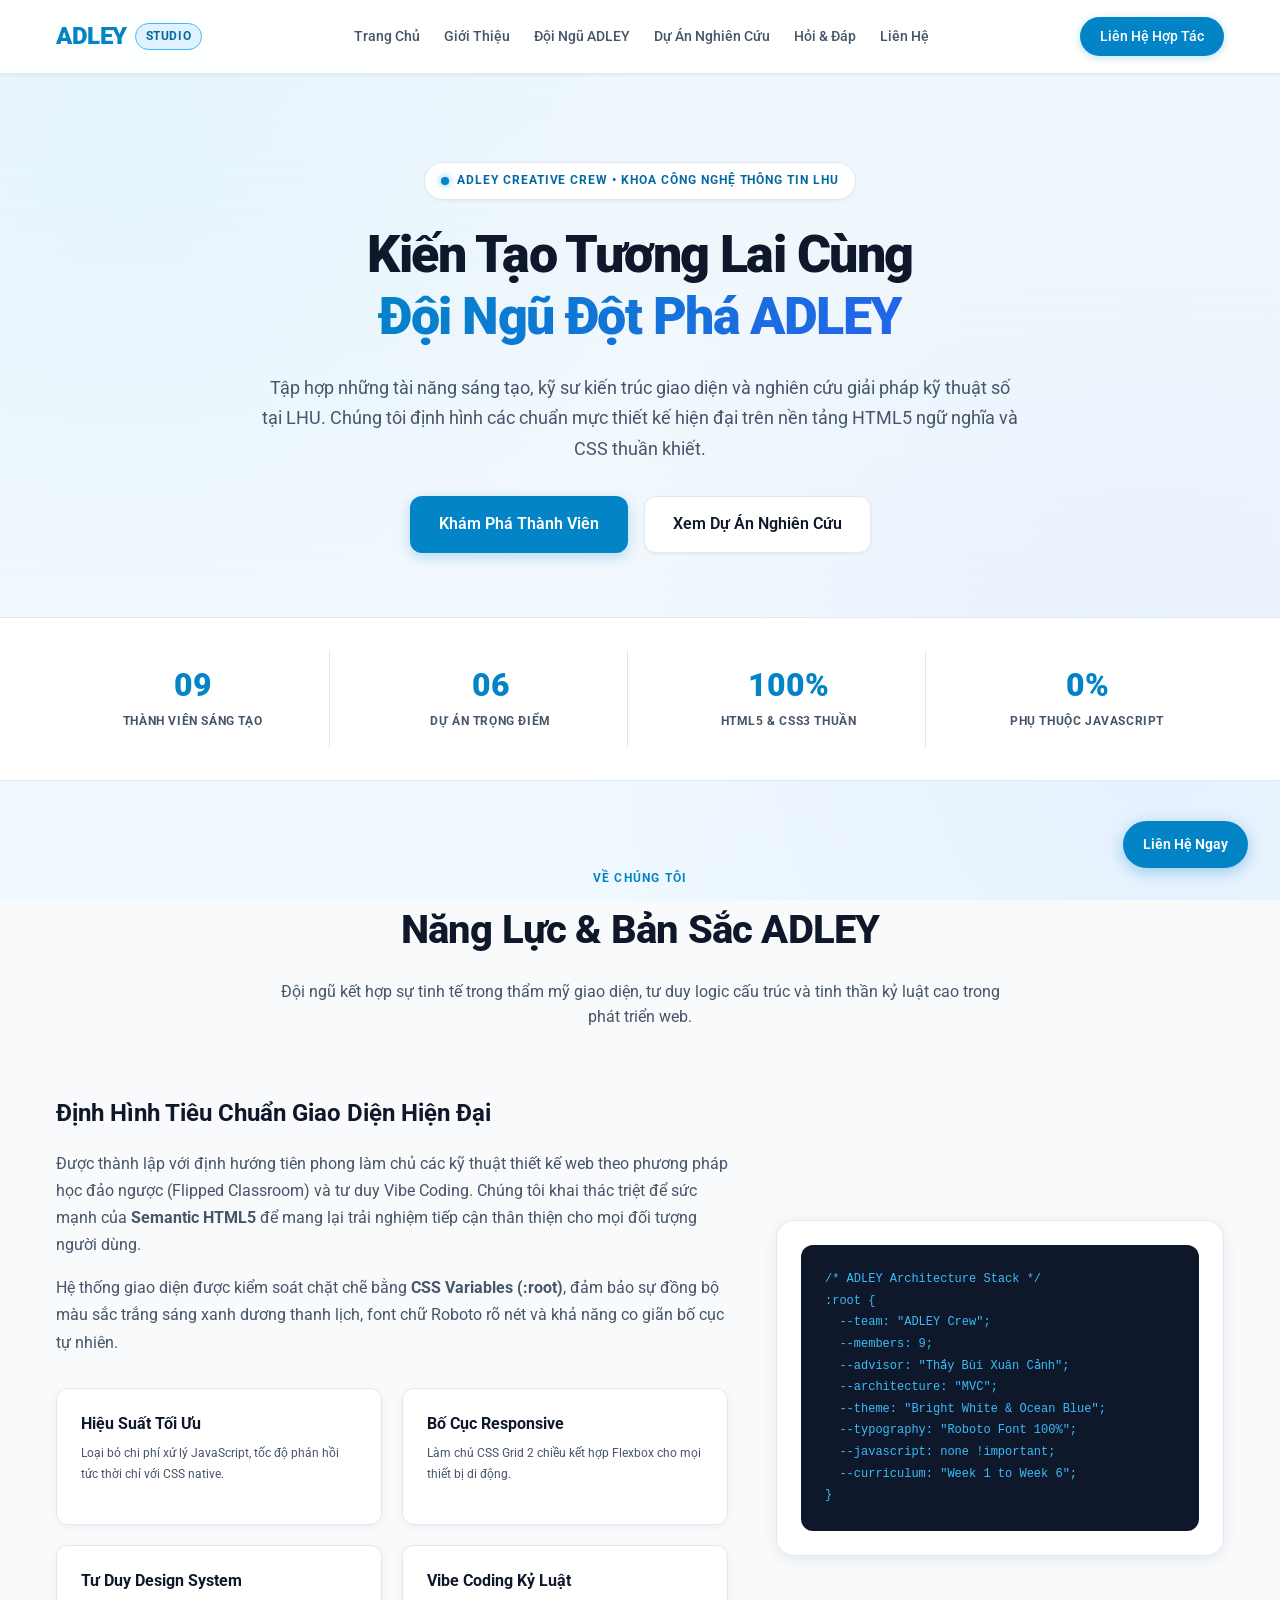
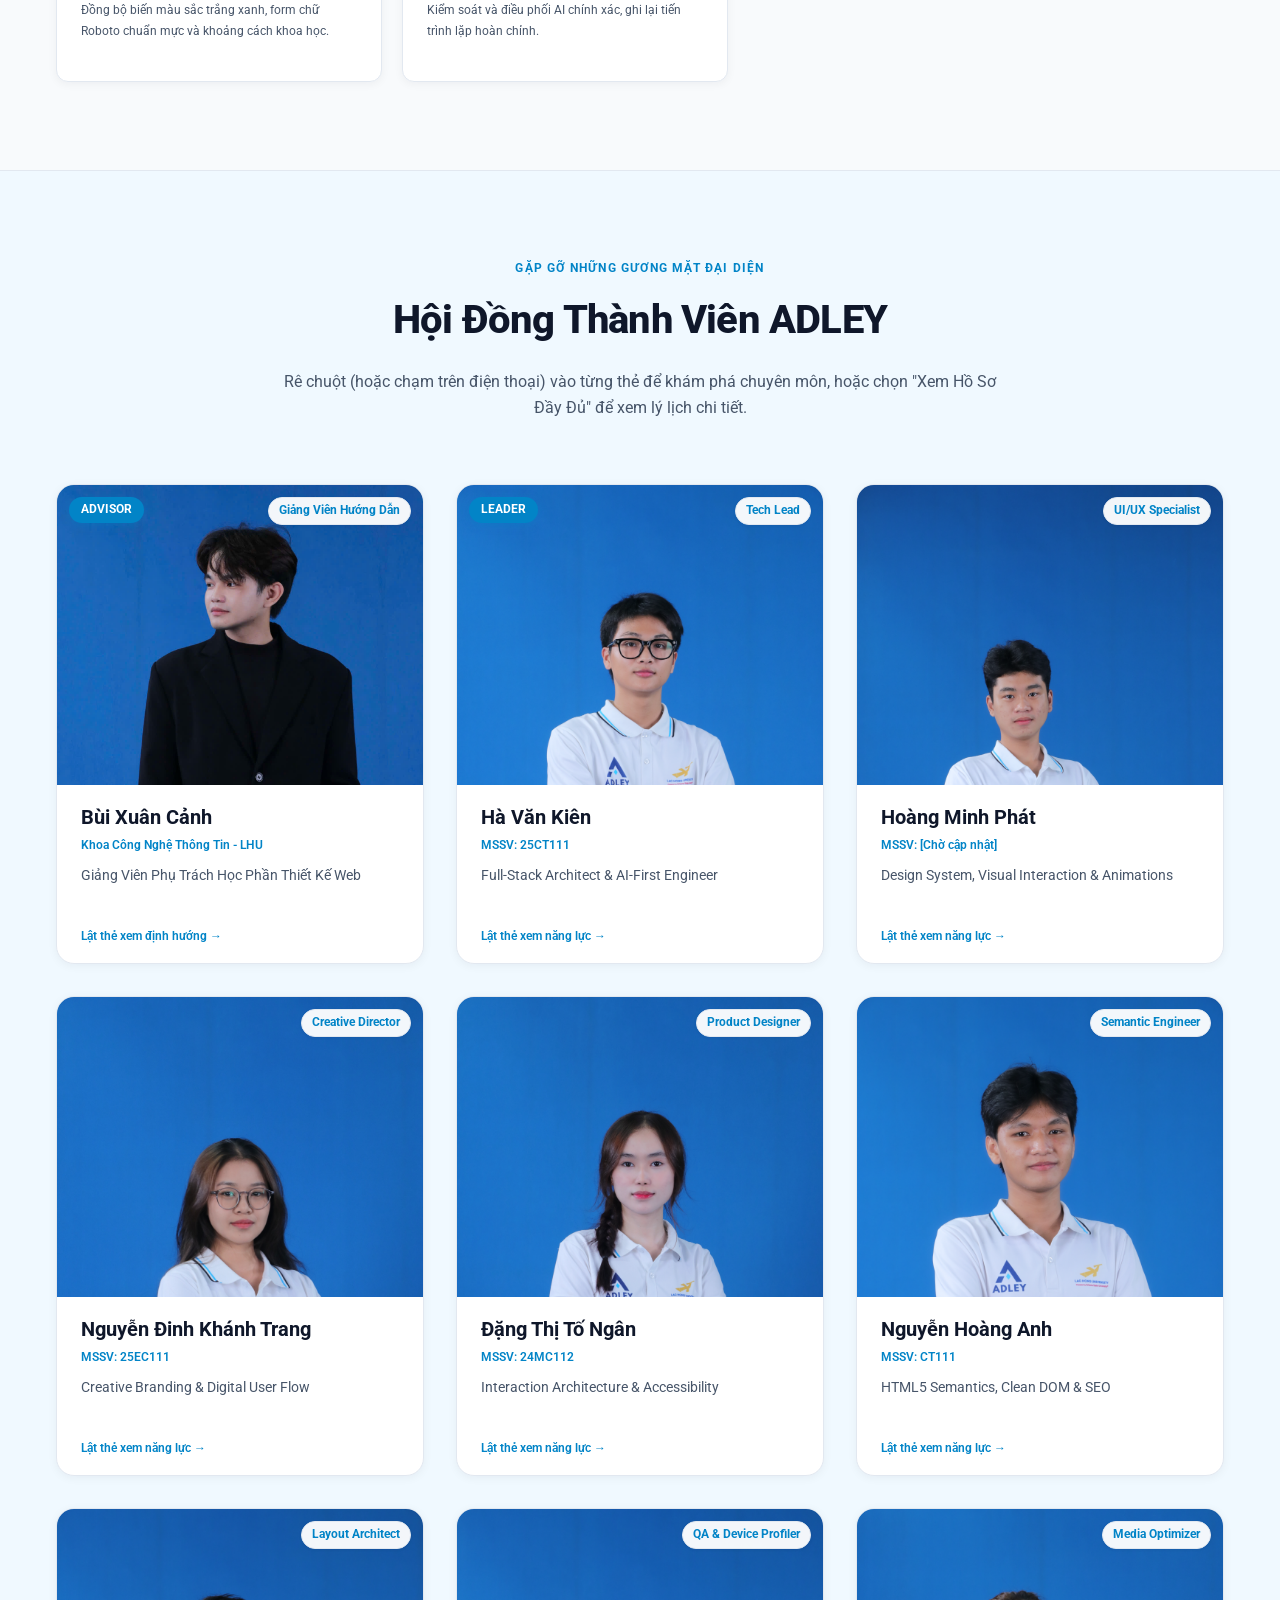
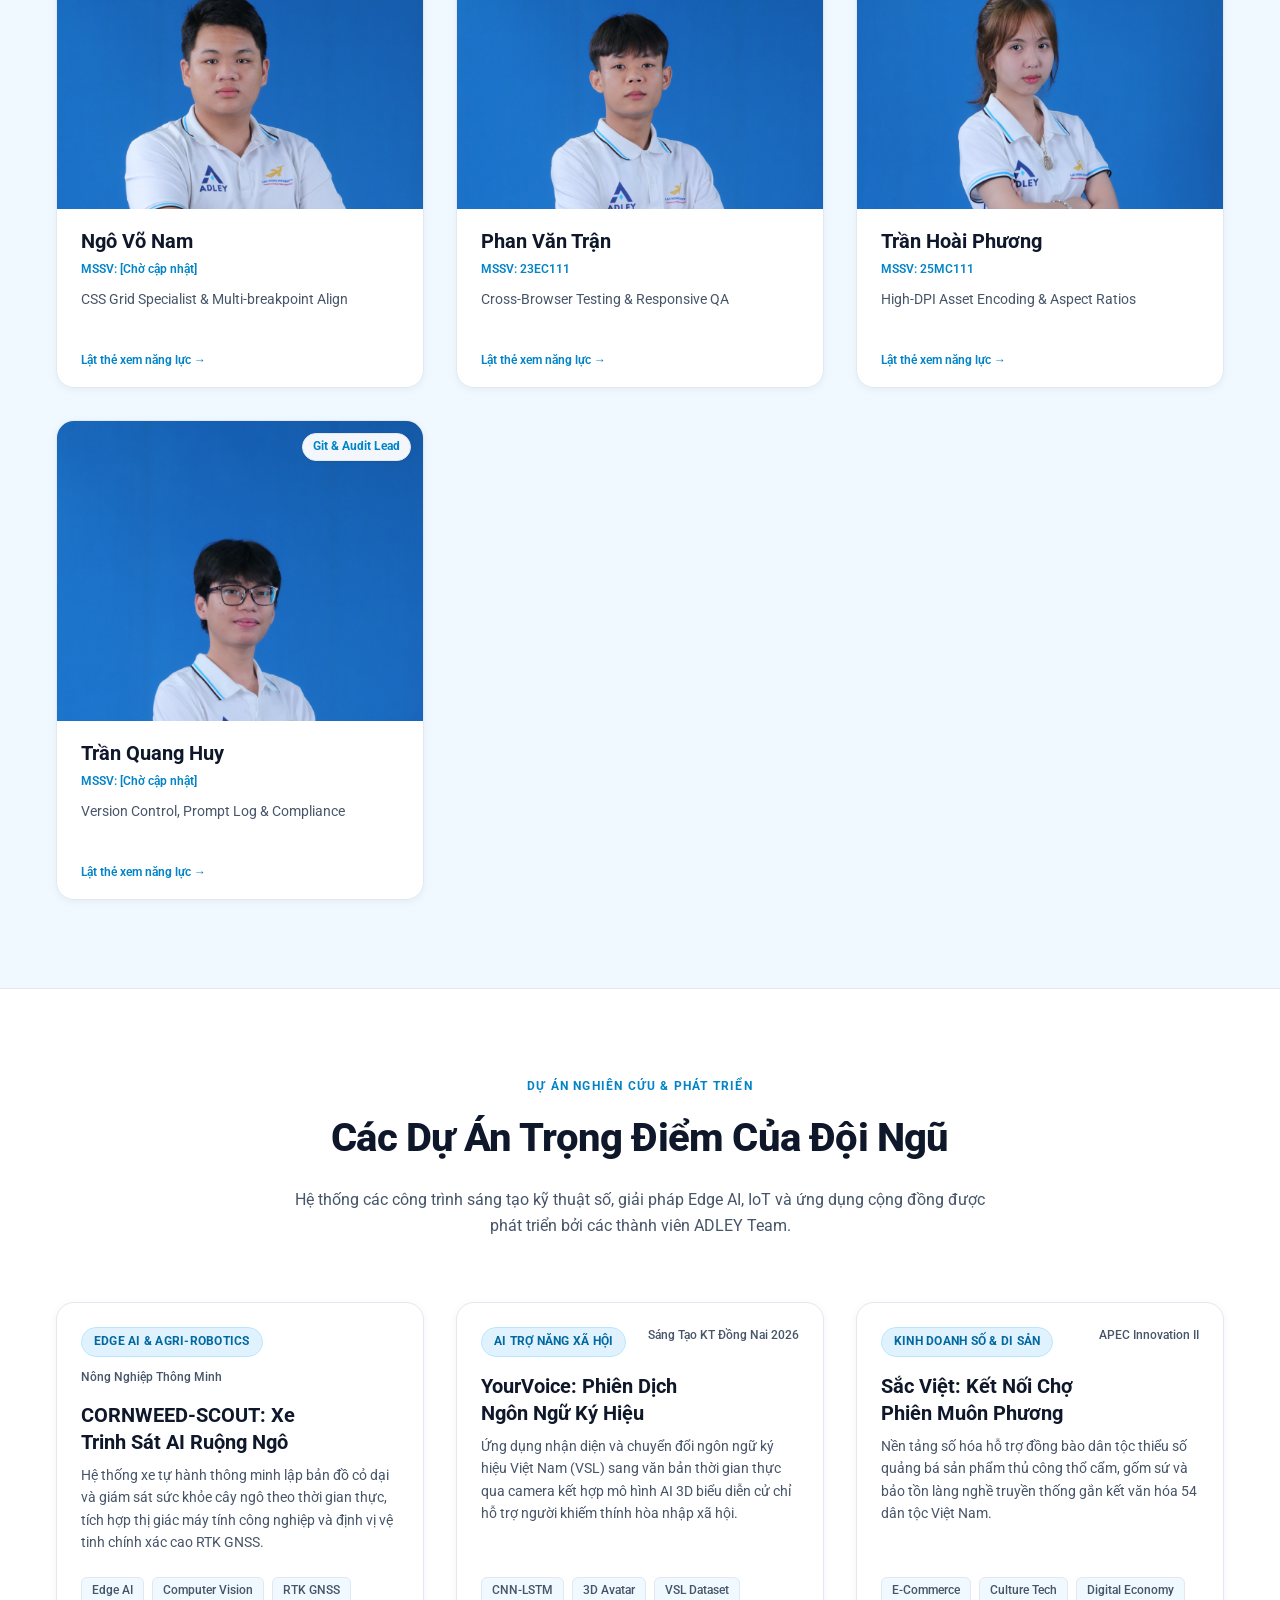
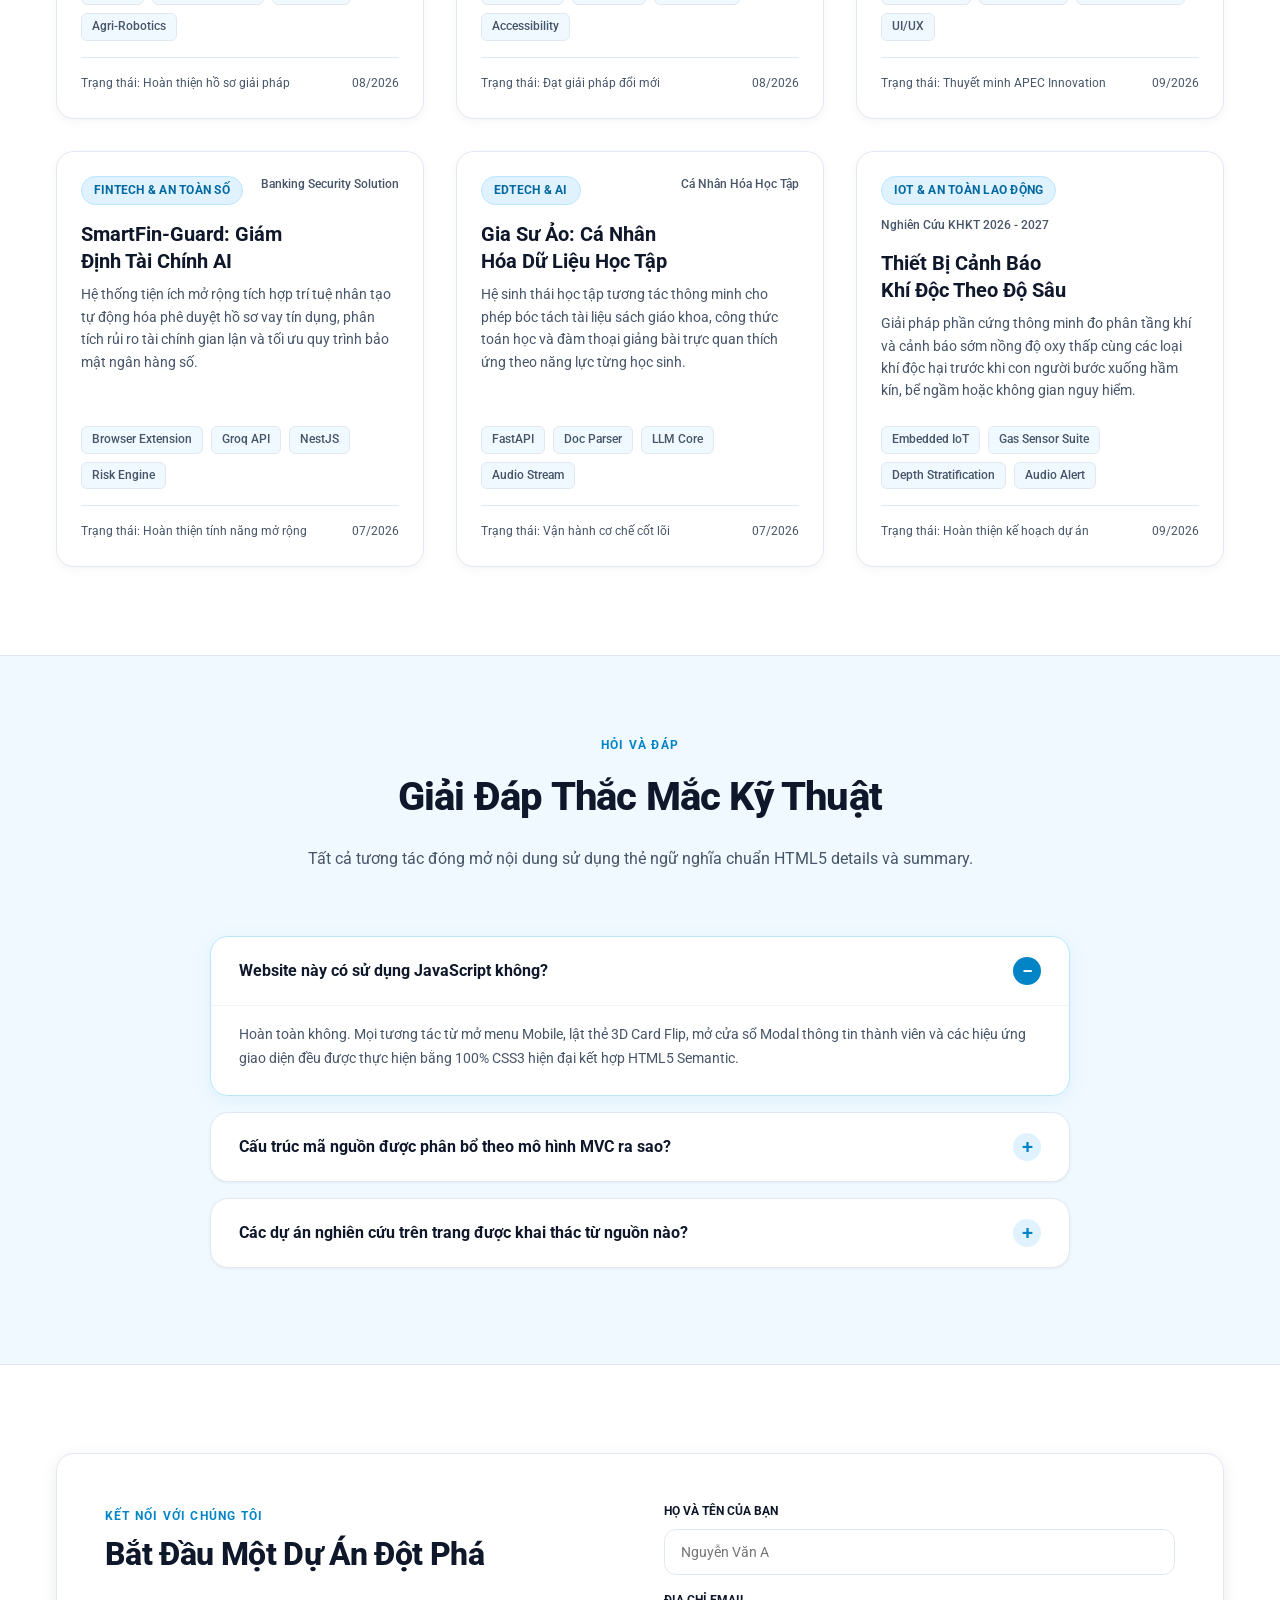
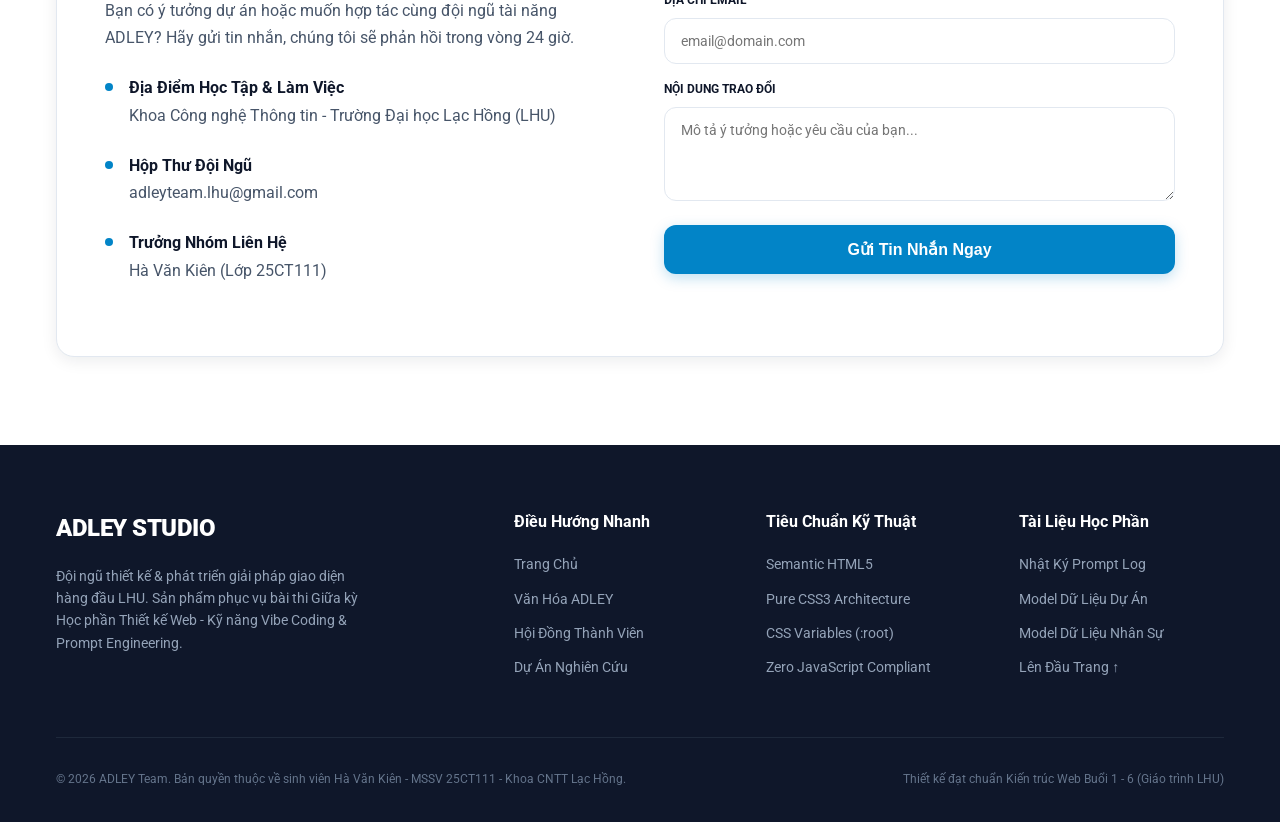
==== index.html @ 38de6a41 "refactor(semantic-html): optimize HTML5 tags, replace aside FAB with anchor, pre-code snippet, and l" ====
<!DOCTYPE html>
<html lang="vi">
<head>
  <meta charset="UTF-8">
  <meta name="viewport" content="width=device-width, initial-scale=1.0">
  <meta name="description" content="ADLEY Team - Đội ngũ sáng tạo và phát triển giải pháp công nghệ kỹ thuật số hàng đầu Khoa CNTT - Đại học Lạc Hồng. Giới thiệu 9 chuyên gia và các dự án Edge AI, IoT, FinTech.">
  <meta name="keywords" content="ADLEY, ADLEY Team, Thiết kế Web, Vibe Coding, Prompt Engineering, HTML5, CSS3, LHU">
  <meta name="author" content="Hà Văn Kiên - 25CT111">
  
  <title>ADLEY Team | Đội Ngũ Sáng Tạo & Đột Phá Công Nghệ</title>

  <!-- Google Fonts: Roboto & Roboto Mono -->
  <link rel="preconnect" href="https://fonts.googleapis.com">
  <link rel="preconnect" href="https://fonts.gstatic.com" crossorigin>
  <link href="https://fonts.googleapis.com/css2?family=Roboto+Mono:wght@400;500&family=Roboto:wght@300;400;500;700;900&display=swap" rel="stylesheet">

  <!-- Thư viện Animate.css (Theo chuẩn Tuần 5 & Barem chấm thi) -->
  <link rel="stylesheet" href="https://cdnjs.cloudflare.com/ajax/libs/animate.css/4.1.1/animate.min.css">

  <!-- Internal Cascading Style Sheets (MVC Architecture - Pure CSS) -->
  <link rel="stylesheet" href="assets/css/style.css">
</head>
<body>

  <!-- ==========================================================================
       PURE CSS CONTROLS (HAMBURGER DRAWER - ZERO JAVASCRIPT)
       ========================================================================== -->
  <input type="checkbox" id="nav-toggle" class="css-control-input" aria-label="Toggle Mobile Navigation Drawer">

  <!-- Ambient Light Effect -->
  <div class="ambient-glow" aria-hidden="true"></div>

  <div class="site-wrapper">

    <!-- ========================================================================
         HEADER COMPONENT (<header>, <nav>)
         ======================================================================== -->
    <header class="site-header">
      <div class="container header-container">
        <a href="#hero" class="brand-logo" title="ADLEY Innovation Studio">
          ADLEY <span class="brand-badge">STUDIO</span>
        </a>

        <!-- Desktop & Mobile Navigation (Pure CSS Checkbox Hack) -->
        <nav class="nav-desktop" aria-label="Main Navigation">
          <ul class="nav-links">
            <li><a href="#hero" class="nav-link">Trang Chủ</a></li>
            <li><a href="#about" class="nav-link">Giới Thiệu</a></li>
            <li><a href="#team" class="nav-link">Đội Ngũ ADLEY</a></li>
            <li><a href="#projects" class="nav-link">Dự Án Nghiên Cứu</a></li>
            <li><a href="#faq" class="nav-link">Hỏi & Đáp</a></li>
            <li><a href="#contact" class="nav-link">Liên Hệ</a></li>
          </ul>
        </nav>

        <div class="header-actions">
          <a href="#contact" class="btn-header-cta">Liên Hệ Hợp Tác</a>

          <!-- Mobile Hamburger Toggle Button -->
          <label for="nav-toggle" class="hamburger-btn" aria-label="Mở Menu Mobile">
            <span class="hamburger-line"></span>
            <span class="hamburger-line"></span>
            <span class="hamburger-line"></span>
          </label>
        </div>
      </div>
    </header>

    <!-- ========================================================================
         MAIN CONTENT AREA (<main>)
         ======================================================================== -->
    <main>

      <!-- HERO SECTION -->
      <section id="hero" class="hero-section" aria-labelledby="hero-title">
        <div class="container">
          <div class="hero-tag animate__animated animate__fadeInDown">
            <span class="pulse-dot"></span>
            ADLEY CREATIVE CREW • KHOA CÔNG NGHỆ THÔNG TIN LHU
          </div>

          <h1 id="hero-title" class="hero-title animate__animated animate__zoomIn">
            Kiến Tạo Tương Lai Cùng <br>
            <span class="hero-gradient-text">Đội Ngũ Đột Phá ADLEY</span>
          </h1>

          <p class="hero-description animate__animated animate__fadeInUp">
            Tập hợp những tài năng sáng tạo, kỹ sư kiến trúc giao diện và nghiên cứu giải pháp kỹ thuật số tại LHU. 
            Chúng tôi định hình các chuẩn mực thiết kế hiện đại trên nền tảng HTML5 ngữ nghĩa và CSS thuần khiết.
          </p>

          <div class="hero-cta-group animate__animated animate__fadeInUp animate__delay-1s">
            <a href="#team" class="btn btn-primary">
              Khám Phá Thành Viên
            </a>
            <a href="#projects" class="btn btn-secondary">
              Xem Dự Án Nghiên Cứu
            </a>
          </div>
        </div>
      </section>

      <!-- STATS COUNTER (<dl class="stats-grid">) -->
      <section class="stats-section" aria-label="Key Team Statistics">
        <div class="container">
          <dl class="stats-grid">
            <div class="stat-item">
              <dt class="stat-value">09</dt>
              <dd class="stat-label">Thành Viên Sáng Tạo</dd>
            </div>
            <div class="stat-item">
              <dt class="stat-value">06</dt>
              <dd class="stat-label">Dự Án Trọng Điểm</dd>
            </div>
            <div class="stat-item">
              <dt class="stat-value">100%</dt>
              <dd class="stat-label">HTML5 & CSS3 Thuần</dd>
            </div>
            <div class="stat-item">
              <dt class="stat-value">0%</dt>
              <dd class="stat-label">Phụ Thuộc Javascript</dd>
            </div>
          </dl>
        </div>
      </section>

      <!-- ABOUT SECTION -->
      <section id="about" class="about-section" aria-labelledby="about-heading">
        <div class="container">
          <div class="section-header">
            <div class="section-subtitle">VỀ CHÚNG TÔI</div>
            <h2 id="about-heading" class="section-title">Năng Lực & Bản Sắc ADLEY</h2>
            <p class="section-description">
              Đội ngũ kết hợp sự tinh tế trong thẩm mỹ giao diện, tư duy logic cấu trúc và tinh thần kỷ luật cao trong phát triển web.
            </p>
          </div>

          <div class="about-grid">
            <div class="about-content">
              <h3>Định Hình Tiêu Chuẩn Giao Diện Hiện Đại</h3>
              <p>
                Được thành lập với định hướng tiên phong làm chủ các kỹ thuật thiết kế web theo phương pháp học đảo ngược (Flipped Classroom) và tư duy Vibe Coding. 
                Chúng tôi khai thác triệt để sức mạnh của <strong>Semantic HTML5</strong> để mang lại trải nghiệm tiếp cận thân thiện cho mọi đối tượng người dùng.
              </p>
              <p>
                Hệ thống giao diện được kiểm soát chặt chẽ bằng <strong>CSS Variables (:root)</strong>, 
                đảm bảo sự đồng bộ màu sắc trắng sáng xanh dương thanh lịch, font chữ Roboto rõ nét và khả năng co giãn bố cục tự nhiên.
              </p>

              <div class="value-list">
                <article class="value-card">
                  <h4 class="value-title">Hiệu Suất Tối Ưu</h4>
                  <p class="value-desc">Loại bỏ chi phí xử lý JavaScript, tốc độ phản hồi tức thời chỉ với CSS native.</p>
                </article>
                <article class="value-card">
                  <h4 class="value-title">Bố Cục Responsive</h4>
                  <p class="value-desc">Làm chủ CSS Grid 2 chiều kết hợp Flexbox cho mọi thiết bị di động.</p>
                </article>
                <article class="value-card">
                  <h4 class="value-title">Tư Duy Design System</h4>
                  <p class="value-desc">Đồng bộ biến màu sắc trắng xanh, form chữ Roboto chuẩn mực và khoảng cách khoa học.</p>
                </article>
                <article class="value-card">
                  <h4 class="value-title">Vibe Coding Kỷ Luật</h4>
                  <p class="value-desc">Kiểm soát và điều phối AI chính xác, ghi lại tiến trình lặp hoàn chỉnh.</p>
                </article>
              </div>
            </div>

            <div class="about-banner" aria-label="Code Architecture Preview">
              <pre class="code-preview-box"><code>/* ADLEY Architecture Stack */
:root {
  --team: "ADLEY Crew";
  --members: 9;
  --advisor: "Thầy Bùi Xuân Cảnh";
  --architecture: "MVC";
  --theme: "Bright White & Ocean Blue";
  --typography: "Roboto Font 100%";
  --javascript: none !important;
  --curriculum: "Week 1 to Week 6";
}</code></pre>
            </div>
          </div>
        </div>
      </section>

      <!-- TEAM MEMBERS SECTION (CSS GRID + CARD FLIP 3D EFFECT) -->
      <section id="team" class="team-section" aria-labelledby="team-heading">
        <div class="container">
          <div class="section-header">
            <div class="section-subtitle">GẶP GỠ NHỮNG GƯƠNG MẶT ĐẠI DIỆN</div>
            <h2 id="team-heading" class="section-title">Hội Đồng Thành Viên ADLEY</h2>
            <p class="section-description">
              Rê chuột (hoặc chạm trên điện thoại) vào từng thẻ để khám phá chuyên môn, hoặc chọn "Xem Hồ Sơ Đầy Đủ" để xem lý lịch chi tiết.
            </p>
          </div>

          <div class="team-grid">

            <!-- MENTOR / GIẢNG VIÊN HƯỚNG DẪN: Thầy Bùi Xuân Cảnh -->
            <article class="team-card-wrapper" tabindex="0">
              <div class="team-card">
                <div class="card-front">
                  <figure class="member-image-box">
                    <img src="assets/images/bui-xuan-canh.png" alt="Thầy Bùi Xuân Cảnh - Giảng Viên Hướng Dẫn" class="member-photo" loading="lazy">
                    <span class="member-badge-advisor">ADVISOR</span>
                    <span class="member-badge-role">Giảng Viên Hướng Dẫn</span>
                  </figure>
                  <div class="member-info-front">
                    <h3 class="member-name">Bùi Xuân Cảnh</h3>
                    <div class="member-mssv">Khoa Công Nghệ Thông Tin - LHU</div>
                    <p class="member-headline">Giảng Viên Phụ Trách Học Phần Thiết Kế Web</p>
                    <div class="flip-hint"><span>Lật thẻ xem định hướng →</span></div>
                  </div>
                </div>
                <div class="card-back">
                  <div class="back-header">
                    <h4 class="back-name">Thầy Bùi Xuân Cảnh</h4>
                    <span class="back-title">Giảng Viên Hướng Dẫn Học Phần</span>
                    <p class="back-bio">
                      Cố vấn chuyên môn và dẫn dắt đội ngũ ADLEY tiếp cận phương pháp học đảo ngược (Flipped Classroom), tư duy Vibe Coding kết hợp chuẩn Semantic HTML5 & CSS3.
                    </p>
                  </div>
                  <div class="skills-wrapper">
                    <div class="skills-heading">Chuyên môn học phần</div>
                    <div class="skill-tags">
                      <span class="skill-tag">Web Standards</span>
                      <span class="skill-tag">Vibe Coding Mentorship</span>
                      <span class="skill-tag">System Architecture</span>
                      <span class="skill-tag">Agile/Scrum Flow</span>
                    </div>
                  </div>
                  <div class="member-contact-links">
                    <a href="#modal-canh" class="modal-open-link">Xem Thông Tin Cố Vấn</a>
                  </div>
                </div>
              </div>
            </article>

            <!-- MEMBER 1: Hà Văn Kiên (Leader) -->
            <article class="team-card-wrapper" tabindex="0">
              <div class="team-card">
                <div class="card-front">
                  <figure class="member-image-box">
                    <img src="assets/images/ha-van-kien.png" alt="Chân dung Hà Văn Kiên" class="member-photo" loading="lazy">
                    <span class="member-badge-leader">LEADER</span>
                    <span class="member-badge-role">Tech Lead</span>
                  </figure>
                  <div class="member-info-front">
                    <h3 class="member-name">Hà Văn Kiên</h3>
                    <div class="member-mssv">MSSV: 25CT111</div>
                    <p class="member-headline">Full-Stack Architect & AI-First Engineer</p>
                    <div class="flip-hint"><span>Lật thẻ xem năng lực →</span></div>
                  </div>
                </div>
                <div class="card-back">
                  <div class="back-header">
                    <h4 class="back-name">Hà Văn Kiên</h4>
                    <span class="back-title">Team Leader & Kiến Trúc Sư Hệ Thống</span>
                    <p class="back-bio">
                      Chịu trách nhiệm hoạch định kiến trúc MVC, kiểm soát chất lượng chuẩn Semantic HTML5, hệ thống CSS Variables và chỉ đạo quy trình Prompt Engineering.
                    </p>
                  </div>
                  <div class="skills-wrapper">
                    <div class="skills-heading">Kỹ năng nòng cốt</div>
                    <div class="skill-tags">
                      <span class="skill-tag">System Design</span>
                      <span class="skill-tag">Semantic HTML5</span>
                      <span class="skill-tag">CSS Grid / Flexbox</span>
                      <span class="skill-tag">Vibe Coding</span>
                    </div>
                  </div>
                  <div class="member-contact-links">
                    <a href="#modal-kien" class="modal-open-link">Xem Hồ Sơ Đầy Đủ</a>
                  </div>
                </div>
              </div>
            </article>

            <!-- MEMBER 2: Hoàng Minh Phát -->
            <article class="team-card-wrapper" tabindex="0">
              <div class="team-card">
                <div class="card-front">
                  <figure class="member-image-box">
                    <img src="assets/images/hoang-minh-phat.png" alt="Chân dung Hoàng Minh Phát" class="member-photo" loading="lazy">
                    <span class="member-badge-role">UI/UX Specialist</span>
                  </figure>
                  <div class="member-info-front">
                    <h3 class="member-name">Hoàng Minh Phát</h3>
                    <div class="member-mssv">MSSV: <!-- TODO: nhập MSSV đúng cho Hoàng Minh Phát --> [Chờ cập nhật]</div>
                    <p class="member-headline">Design System, Visual Interaction & Animations</p>
                    <div class="flip-hint"><span>Lật thẻ xem năng lực →</span></div>
                  </div>
                </div>
                <div class="card-back">
                  <div class="back-header">
                    <h4 class="back-name">Hoàng Minh Phát</h4>
                    <span class="back-title">Chuyên Viên Trải Nghiệm Giao Diện</span>
                    <p class="back-bio">
                      Chuyên gia kiến tạo trải nghiệm thị giác tinh hoa, quản trị hệ màu, hiệu ứng ánh sáng trắng xanh và chuyển động tương tác.
                    </p>
                  </div>
                  <div class="skills-wrapper">
                    <div class="skills-heading">Kỹ năng nòng cốt</div>
                    <div class="skill-tags">
                      <span class="skill-tag">CSS Variables</span>
                      <span class="skill-tag">Keyframes</span>
                      <span class="skill-tag">UI Testing</span>
                      <span class="skill-tag">Figma Flow</span>
                    </div>
                  </div>
                  <div class="member-contact-links">
                    <a href="#modal-phat" class="modal-open-link">Xem Hồ Sơ Đầy Đủ</a>
                  </div>
                </div>
              </div>
            </article>

            <!-- MEMBER 3: Nguyễn Đinh Khánh Trang -->
            <article class="team-card-wrapper" tabindex="0">
              <div class="team-card">
                <div class="card-front">
                  <figure class="member-image-box">
                    <img src="assets/images/nguyen-dinh-khanh-trang.png" alt="Chân dung Nguyễn Đinh Khánh Trang" class="member-photo" loading="lazy">
                    <span class="member-badge-role">Creative Director</span>
                  </figure>
                  <div class="member-info-front">
                    <h3 class="member-name">Nguyễn Đinh Khánh Trang</h3>
                    <div class="member-mssv">MSSV: 25EC111</div>
                    <p class="member-headline">Creative Branding & Digital User Flow</p>
                    <div class="flip-hint"><span>Lật thẻ xem năng lực →</span></div>
                  </div>
                </div>
                <div class="card-back">
                  <div class="back-header">
                    <h4 class="back-name">Nguyễn Đinh Khánh Trang</h4>
                    <span class="back-title">Giám Đốc Sáng Tạo Thương Hiệu</span>
                    <p class="back-bio">
                      Định hình bản sắc trực quan thương hiệu ADLEY, sắp xếp thông điệp truyền tải và tối ưu tính gắn kết của giao diện với tâm lý học người xem.
                    </p>
                  </div>
                  <div class="skills-wrapper">
                    <div class="skills-heading">Kỹ năng nòng cốt</div>
                    <div class="skill-tags">
                      <span class="skill-tag">Creative Concept</span>
                      <span class="skill-tag">Brand Strategy</span>
                      <span class="skill-tag">Storytelling</span>
                      <span class="skill-tag">UX Writing</span>
                    </div>
                  </div>
                  <div class="member-contact-links">
                    <a href="#modal-trang" class="modal-open-link">Xem Hồ Sơ Đầy Đủ</a>
                  </div>
                </div>
              </div>
            </article>

            <!-- MEMBER 4: Đặng Thị Tố Ngân -->
            <article class="team-card-wrapper" tabindex="0">
              <div class="team-card">
                <div class="card-front">
                  <figure class="member-image-box">
                    <img src="assets/images/dang-thi-to-ngan.png" alt="Chân dung Đặng Thị Tố Ngân" class="member-photo" loading="lazy">
                    <span class="member-badge-role">Product Designer</span>
                  </figure>
                  <div class="member-info-front">
                    <h3 class="member-name">Đặng Thị Tố Ngân</h3>
                    <div class="member-mssv">MSSV: 24MC112</div>
                    <p class="member-headline">Interaction Architecture & Accessibility</p>
                    <div class="flip-hint"><span>Lật thẻ xem năng lực →</span></div>
                  </div>
                </div>
                <div class="card-back">
                  <div class="back-header">
                    <h4 class="back-name">Đặng Thị Tố Ngân</h4>
                    <span class="back-title">Kiến Trúc Sư Tương Tác Trợ Năng</span>
                    <p class="back-bio">
                      Tối ưu chuẩn trợ năng Accessibility cho người khiếm thị, tinh chỉnh độ tương phản tỷ lệ WCAG AAA và quy tắc công thái học.
                    </p>
                  </div>
                  <div class="skills-wrapper">
                    <div class="skills-heading">Kỹ năng nòng cốt</div>
                    <div class="skill-tags">
                      <span class="skill-tag">WCAG Standards</span>
                      <span class="skill-tag">Ergonomic UI</span>
                      <span class="skill-tag">Visual Contrast</span>
                      <span class="skill-tag">Semantic Tags</span>
                    </div>
                  </div>
                  <div class="member-contact-links">
                    <a href="#modal-ngan" class="modal-open-link">Xem Hồ Sơ Đầy Đủ</a>
                  </div>
                </div>
              </div>
            </article>

            <!-- MEMBER 5: Nguyễn Hoàng Anh -->
            <article class="team-card-wrapper" tabindex="0">
              <div class="team-card">
                <div class="card-front">
                  <figure class="member-image-box">
                    <img src="assets/images/nguyen-hoang-anh.png" alt="Chân dung Nguyễn Hoàng Anh" class="member-photo" loading="lazy">
                    <span class="member-badge-role">Semantic Engineer</span>
                  </figure>
                  <div class="member-info-front">
                    <h3 class="member-name">Nguyễn Hoàng Anh</h3>
                    <div class="member-mssv">MSSV: CT111</div>
                    <p class="member-headline">HTML5 Semantics, Clean DOM & SEO</p>
                    <div class="flip-hint"><span>Lật thẻ xem năng lực →</span></div>
                  </div>
                </div>
                <div class="card-back">
                  <div class="back-header">
                    <h4 class="back-name">Nguyễn Hoàng Anh</h4>
                    <span class="back-title">Kỹ Sư Cấu Trúc Ngữ Nghĩa DOM</span>
                    <p class="back-bio">
                      Bảo đảm chuẩn hóa các thẻ Semantic HTML5, triệt tiêu việc lạm dụng thẻ vô nghĩa, nâng cao chỉ số SEO tự nhiên của toàn hệ thống.
                    </p>
                  </div>
                  <div class="skills-wrapper">
                    <div class="skills-heading">Kỹ năng nòng cốt</div>
                    <div class="skill-tags">
                      <span class="skill-tag">W3C Validation</span>
                      <span class="skill-tag">SEO Architecture</span>
                      <span class="skill-tag">Clean DOM</span>
                      <span class="skill-tag">Metadata</span>
                    </div>
                  </div>
                  <div class="member-contact-links">
                    <a href="#modal-anh" class="modal-open-link">Xem Hồ Sơ Đầy Đủ</a>
                  </div>
                </div>
              </div>
            </article>

            <!-- MEMBER 6: Ngô Võ Nam -->
            <article class="team-card-wrapper" tabindex="0">
              <div class="team-card">
                <div class="card-front">
                  <figure class="member-image-box">
                    <img src="assets/images/ngo-vo-nam.png" alt="Chân dung Ngô Võ Nam" class="member-photo" loading="lazy">
                    <span class="member-badge-role">Layout Architect</span>
                  </figure>
                  <div class="member-info-front">
                    <h3 class="member-name">Ngô Võ Nam</h3>
                    <div class="member-mssv">MSSV: <!-- TODO: nhập MSSV đúng cho Ngô Võ Nam --> [Chờ cập nhật]</div>
                    <p class="member-headline">CSS Grid Specialist & Multi-breakpoint Align</p>
                    <div class="flip-hint"><span>Lật thẻ xem năng lực →</span></div>
                  </div>
                </div>
                <div class="card-back">
                  <div class="back-header">
                    <h4 class="back-name">Ngô Võ Nam</h4>
                    <span class="back-title">Chuyên Gia Dàn Trang CSS Grid</span>
                    <p class="back-bio">
                      Thiết kế bố cục lưới ma trận đa chiều, thiết lập các khoảng ngắt thích ứng linh hoạt từ màn hình điện thoại đến màn hình máy tính lớn.
                    </p>
                  </div>
                  <div class="skills-wrapper">
                    <div class="skills-heading">Kỹ năng nòng cốt</div>
                    <div class="skill-tags">
                      <span class="skill-tag">CSS Grid Master</span>
                      <span class="skill-tag">Nested Flexbox</span>
                      <span class="skill-tag">Fluid Layout</span>
                      <span class="skill-tag">Auto-fit / Minmax</span>
                    </div>
                  </div>
                  <div class="member-contact-links">
                    <a href="#modal-nam" class="modal-open-link">Xem Hồ Sơ Đầy Đủ</a>
                  </div>
                </div>
              </div>
            </article>

            <!-- MEMBER 7: Phan Văn Trận -->
            <article class="team-card-wrapper" tabindex="0">
              <div class="team-card">
                <div class="card-front">
                  <figure class="member-image-box">
                    <img src="assets/images/phan-van-tran.png" alt="Chân dung Phan Văn Trận" class="member-photo" loading="lazy">
                    <span class="member-badge-role">QA & Device Profiler</span>
                  </figure>
                  <div class="member-info-front">
                    <h3 class="member-name">Phan Văn Trận</h3>
                    <div class="member-mssv">MSSV: 23EC111</div>
                    <p class="member-headline">Cross-Browser Testing & Responsive QA</p>
                    <div class="flip-hint"><span>Lật thẻ xem năng lực →</span></div>
                  </div>
                </div>
                <div class="card-back">
                  <div class="back-header">
                    <h4 class="back-name">Phan Văn Trận</h4>
                    <span class="back-title">Kỹ Sư Kiểm Định Tương Thích Thiết Bị</span>
                    <p class="back-bio">
                      Rà soát lỗi bố cục trên đa nền tảng trình duyệt (Safari, Chromium, Firefox), kiểm tra cơ chế chống tràn ngang khung nhìn.
                    </p>
                  </div>
                  <div class="skills-wrapper">
                    <div class="skills-heading">Kỹ năng nòng cốt</div>
                    <div class="skill-tags">
                      <span class="skill-tag">Cross-Browser</span>
                      <span class="skill-tag">Mobile Testing</span>
                      <span class="skill-tag">Bug Hunting</span>
                      <span class="skill-tag">Overflow Guard</span>
                    </div>
                  </div>
                  <div class="member-contact-links">
                    <a href="#modal-tran" class="modal-open-link">Xem Hồ Sơ Đầy Đủ</a>
                  </div>
                </div>
              </div>
            </article>

            <!-- MEMBER 8: Trần Hoài Phương -->
            <article class="team-card-wrapper" tabindex="0">
              <div class="team-card">
                <div class="card-front">
                  <figure class="member-image-box">
                    <img src="assets/images/tran-hoai-phuong.png" alt="Chân dung Trần Hoài Phương" class="member-photo" loading="lazy">
                    <span class="member-badge-role">Media Optimizer</span>
                  </figure>
                  <div class="member-info-front">
                    <h3 class="member-name">Trần Hoài Phương</h3>
                    <div class="member-mssv">MSSV: 25MC111</div>
                    <p class="member-headline">High-DPI Asset Encoding & Aspect Ratios</p>
                    <div class="flip-hint"><span>Lật thẻ xem năng lực →</span></div>
                  </div>
                </div>
                <div class="card-back">
                  <div class="back-header">
                    <h4 class="back-name">Trần Hoài Phương</h4>
                    <span class="back-title">Chuyên Gia Tối Ưu Hình Ảnh Đa Phương Tiện</span>
                    <p class="back-bio">
                      Xử lý kích thước khung ảnh chân dung, căn chỉnh tỷ lệ khung hình cân xứng và thiết kế các lớp màu chuyển sắc trang nhã.
                    </p>
                  </div>
                  <div class="skills-wrapper">
                    <div class="skills-heading">Kỹ năng nòng cốt</div>
                    <div class="skill-tags">
                      <span class="skill-tag">Asset Processing</span>
                      <span class="skill-tag">Aspect Ratio</span>
                      <span class="skill-tag">Clean Filters</span>
                      <span class="skill-tag">Retina Display</span>
                    </div>
                  </div>
                  <div class="member-contact-links">
                    <a href="#modal-phuong" class="modal-open-link">Xem Hồ Sơ Đầy Đủ</a>
                  </div>
                </div>
              </div>
            </article>

            <!-- MEMBER 9: Trần Quang Huy -->
            <article class="team-card-wrapper" tabindex="0">
              <div class="team-card">
                <div class="card-front">
                  <figure class="member-image-box">
                    <img src="assets/images/tran-quang-huy.png" alt="Chân dung Trần Quang Huy" class="member-photo" loading="lazy">
                    <span class="member-badge-role">Git & Audit Lead</span>
                  </figure>
                  <div class="member-info-front">
                    <h3 class="member-name">Trần Quang Huy</h3>
                    <div class="member-mssv">MSSV: <!-- TODO: nhập MSSV đúng cho Trần Quang Huy --> [Chờ cập nhật]</div>
                    <p class="member-headline">Version Control, Prompt Log & Compliance</p>
                    <div class="flip-hint"><span>Lật thẻ xem năng lực →</span></div>
                  </div>
                </div>
                <div class="card-back">
                  <div class="back-header">
                    <h4 class="back-name">Trần Quang Huy</h4>
                    <span class="back-title">Quản Lý Phiên Bản Git & Kiểm Định Tiêu Chuẩn</span>
                    <p class="back-bio">
                      Giám sát lịch sử cam kết Git, biên soạn tài liệu nhật ký Prompt Engineering đầy đủ và đối chiếu từng tiêu chí chấm thi của Giảng viên.
                    </p>
                  </div>
                  <div class="skills-wrapper">
                    <div class="skills-heading">Kỹ năng nòng cốt</div>
                    <div class="skill-tags">
                      <span class="skill-tag">Git Flow</span>
                      <span class="skill-tag">Prompt Auditing</span>
                      <span class="skill-tag">Documentation</span>
                      <span class="skill-tag">Rubric Check</span>
                    </div>
                  </div>
                  <div class="member-contact-links">
                    <a href="#modal-huy" class="modal-open-link">Xem Hồ Sơ Đầy Đủ</a>
                  </div>
                </div>
              </div>
            </article>

          </div>
        </div>
      </section>

      <!-- REAL PROJECTS SHOWCASE SECTION (Khai thác từ ổ D của bạn) -->
      <section id="projects" class="showcase-section" aria-labelledby="projects-heading">
        <div class="container">
          <div class="section-header">
            <div class="section-subtitle">DỰ ÁN NGHIÊN CỨU & PHÁT TRIỂN</div>
            <h2 id="projects-heading" class="section-title">Các Dự Án Trọng Điểm Của Đội Ngũ</h2>
            <p class="section-description">
              Hệ thống các công trình sáng tạo kỹ thuật số, giải pháp Edge AI, IoT và ứng dụng cộng đồng được phát triển bởi các thành viên ADLEY Team.
            </p>
          </div>

          <div class="projects-grid">

            <!-- PROJECT 1: CORNWEED-SCOUT -->
            <article class="project-card">
              <div class="project-card-header">
                <span class="project-badge">Edge AI & Agri-Robotics</span>
                <span class="project-contest">Nông Nghiệp Thông Minh</span>
              </div>
              <div class="project-body">
                <h3 class="project-title">CORNWEED-SCOUT: Xe Trinh Sát AI Ruộng Ngô</h3>
                <p class="project-desc">
                  Hệ thống xe tự hành thông minh lập bản đồ cỏ dại và giám sát sức khỏe cây ngô theo thời gian thực, tích hợp thị giác máy tính công nghiệp và định vị vệ tinh chính xác cao RTK GNSS.
                </p>
                <div class="project-tech-stack">
                  <span class="tech-tag">Edge AI</span>
                  <span class="tech-tag">Computer Vision</span>
                  <span class="tech-tag">RTK GNSS</span>
                  <span class="tech-tag">Agri-Robotics</span>
                </div>
                <div class="project-footer">
                  <span>Trạng thái: Hoàn thiện hồ sơ giải pháp</span>
                  <time datetime="2026-08">08/2026</time>
                </div>
              </div>
            </article>

            <!-- PROJECT 2: YOUR VOICE -->
            <article class="project-card">
              <div class="project-card-header">
                <span class="project-badge">AI Trợ Năng Xã Hội</span>
                <span class="project-contest">Sáng Tạo KT Đồng Nai 2026</span>
              </div>
              <div class="project-body">
                <h3 class="project-title">YourVoice: Phiên Dịch Ngôn Ngữ Ký Hiệu</h3>
                <p class="project-desc">
                  Ứng dụng nhận diện và chuyển đổi ngôn ngữ ký hiệu Việt Nam (VSL) sang văn bản thời gian thực qua camera kết hợp mô hình AI 3D biểu diễn cử chỉ hỗ trợ người khiếm thính hòa nhập xã hội.
                </p>
                <div class="project-tech-stack">
                  <span class="tech-tag">CNN-LSTM</span>
                  <span class="tech-tag">3D Avatar</span>
                  <span class="tech-tag">VSL Dataset</span>
                  <span class="tech-tag">Accessibility</span>
                </div>
                <div class="project-footer">
                  <span>Trạng thái: Đạt giải pháp đổi mới</span>
                  <time datetime="2026-08">08/2026</time>
                </div>
              </div>
            </article>

            <!-- PROJECT 3: SẮC VIỆT -->
            <article class="project-card">
              <div class="project-card-header">
                <span class="project-badge">Kinh Doanh Số & Di Sản</span>
                <span class="project-contest">APEC Innovation II</span>
              </div>
              <div class="project-body">
                <h3 class="project-title">Sắc Việt: Kết Nối Chợ Phiên Muôn Phương</h3>
                <p class="project-desc">
                  Nền tảng số hóa hỗ trợ đồng bào dân tộc thiểu số quảng bá sản phẩm thủ công thổ cẩm, gốm sứ và bảo tồn làng nghề truyền thống gắn kết văn hóa 54 dân tộc Việt Nam.
                </p>
                <div class="project-tech-stack">
                  <span class="tech-tag">E-Commerce</span>
                  <span class="tech-tag">Culture Tech</span>
                  <span class="tech-tag">Digital Economy</span>
                  <span class="tech-tag">UI/UX</span>
                </div>
                <div class="project-footer">
                  <span>Trạng thái: Thuyết minh APEC Innovation</span>
                  <time datetime="2026-09">09/2026</time>
                </div>
              </div>
            </article>

            <!-- PROJECT 4: SMARTFINGUARD EXTENSION -->
            <article class="project-card">
              <div class="project-card-header">
                <span class="project-badge">FinTech & An Toàn Số</span>
                <span class="project-contest">Banking Security Solution</span>
              </div>
              <div class="project-body">
                <h3 class="project-title">SmartFin-Guard: Giám Định Tài Chính AI</h3>
                <p class="project-desc">
                  Hệ thống tiện ích mở rộng tích hợp trí tuệ nhân tạo tự động hóa phê duyệt hồ sơ vay tín dụng, phân tích rủi ro tài chính gian lận và tối ưu quy trình bảo mật ngân hàng số.
                </p>
                <div class="project-tech-stack">
                  <span class="tech-tag">Browser Extension</span>
                  <span class="tech-tag">Groq API</span>
                  <span class="tech-tag">NestJS</span>
                  <span class="tech-tag">Risk Engine</span>
                </div>
                <div class="project-footer">
                  <span>Trạng thái: Hoàn thiện tính năng mở rộng</span>
                  <time datetime="2026-07">07/2026</time>
                </div>
              </div>
            </article>

            <!-- PROJECT 5: GIA SƯ ẢO (AI VIRTUAL TUTOR) -->
            <article class="project-card">
              <div class="project-card-header">
                <span class="project-badge">EdTech & AI</span>
                <span class="project-contest">Cá Nhân Hóa Học Tập</span>
              </div>
              <div class="project-body">
                <h3 class="project-title">Gia Sư Ảo: Cá Nhân Hóa Dữ Liệu Học Tập</h3>
                <p class="project-desc">
                  Hệ sinh thái học tập tương tác thông minh cho phép bóc tách tài liệu sách giáo khoa, công thức toán học và đàm thoại giảng bài trực quan thích ứng theo năng lực từng học sinh.
                </p>
                <div class="project-tech-stack">
                  <span class="tech-tag">FastAPI</span>
                  <span class="tech-tag">Doc Parser</span>
                  <span class="tech-tag">LLM Core</span>
                  <span class="tech-tag">Audio Stream</span>
                </div>
                <div class="project-footer">
                  <span>Trạng thái: Vận hành cơ chế cốt lõi</span>
                  <time datetime="2026-07">07/2026</time>
                </div>
              </div>
            </article>

            <!-- PROJECT 6: THIẾT BỊ CẢNH BÁO KHÍ ĐỘC IOT -->
            <article class="project-card">
              <div class="project-card-header">
                <span class="project-badge">IoT & An Toàn Lao Động</span>
                <span class="project-contest">Nghiên Cứu KHKT 2026 - 2027</span>
              </div>
              <div class="project-body">
                <h3 class="project-title">Thiết Bị Cảnh Báo Khí Độc Theo Độ Sâu</h3>
                <p class="project-desc">
                  Giải pháp phần cứng thông minh đo phân tầng khí và cảnh báo sớm nồng độ oxy thấp cùng các loại khí độc hại trước khi con người bước xuống hầm kín, bể ngầm hoặc không gian nguy hiểm.
                </p>
                <div class="project-tech-stack">
                  <span class="tech-tag">Embedded IoT</span>
                  <span class="tech-tag">Gas Sensor Suite</span>
                  <span class="tech-tag">Depth Stratification</span>
                  <span class="tech-tag">Audio Alert</span>
                </div>
                <div class="project-footer">
                  <span>Trạng thái: Hoàn thiện kế hoạch dự án</span>
                  <time datetime="2026-09">09/2026</time>
                </div>
              </div>
            </article>

          </div>
        </div>
      </section>

      <!-- FAQ SECTION (<details> and <summary>) -->
      <section id="faq" class="faq-section" aria-labelledby="faq-heading">
        <div class="container">
          <div class="section-header">
            <div class="section-subtitle">HỎI VÀ ĐÁP</div>
            <h2 id="faq-heading" class="section-title">Giải Đáp Thắc Mắc Kỹ Thuật</h2>
            <p class="section-description">
              Tất cả tương tác đóng mở nội dung sử dụng thẻ ngữ nghĩa chuẩn HTML5 details và summary.
            </p>
          </div>

          <div class="faq-container">
            <details class="faq-item" open>
              <summary class="faq-summary">Website này có sử dụng JavaScript không?</summary>
              <div class="faq-content">
                Hoàn toàn không. Mọi tương tác từ mở menu Mobile, lật thẻ 3D Card Flip, mở cửa sổ Modal thông tin thành viên và các hiệu ứng giao diện đều được thực hiện bằng 100% CSS3 hiện đại kết hợp HTML5&nbsp;Semantic.
              </div>
            </details>

            <details class="faq-item">
              <summary class="faq-summary">Cấu trúc mã nguồn được phân bổ theo mô hình MVC ra sao?</summary>
              <div class="faq-content">
                Dự án chia tách rành mạch:
                <ul>
                  <li><strong>Model:</strong> Được định nghĩa trong thư mục <code>models/team_model.html</code> và <code>models/project_model.html</code> chứa toàn bộ từ điển dữ liệu thực thể thành viên và&nbsp;dự&nbsp;án.</li>
                  <li><strong>View:</strong> Các khối giao diện trực quan độc lập trong thư mục <code>views/</code>.</li>
                  <li><strong>Controller (Master View):</strong> Tệp <code>index.html</code> đóng vai trò nhạc trưởng tích hợp và điều phối toàn bộ trải nghiệm&nbsp;người&nbsp;dùng.</li>
                </ul>
              </div>
            </details>

            <details class="faq-item">
              <summary class="faq-summary">Các dự án nghiên cứu trên trang được khai thác từ nguồn nào?</summary>
              <div class="faq-content">
                Toàn bộ 6 dự án đều là công trình nghiên cứu thực tế được trích xuất trực tiếp từ các thư mục làm việc của tác giả (CORNWEED-SCOUT, YourVoice, Sắc Việt, SmartFinGuard, Gia Sư Ảo, Thiết Bị Cảnh Báo Khí Độc&nbsp;IoT).
              </div>
            </details>
          </div>
        </div>
      </section>

      <!-- CONTACT SECTION -->
      <section id="contact" class="contact-section" aria-labelledby="contact-heading">
        <div class="container">
          <div class="contact-card">
            <div class="contact-info-block">
              <span class="section-subtitle">KẾT NỐI VỚI CHÚNG TÔI</span>
              <h2 id="contact-heading" class="section-title contact-info-title">Bắt Đầu Một Dự Án Đột Phá</h2>
              <p>
                Bạn có ý tưởng dự án hoặc muốn hợp tác cùng đội ngũ tài năng ADLEY? 
                Hãy gửi tin nhắn, chúng tôi sẽ phản hồi trong vòng 24 giờ.
              </p>

              <div class="info-item">
                <strong>Địa Điểm Học Tập & Làm Việc</strong>
                <p>Khoa Công nghệ Thông tin - Trường Đại học Lạc Hồng (LHU)</p>
              </div>

              <div class="info-item">
                <strong>Hộp Thư Đội Ngũ</strong>
                <p>adleyteam.lhu@gmail.com</p>
              </div>

              <div class="info-item">
                <strong>Trưởng Nhóm Liên Hệ</strong>
                <p>Hà Văn Kiên (Lớp 25CT111)</p>
              </div>
            </div>

            <!-- Semantic HTML5 Form -->
            <form action="#contact" method="get" class="contact-form">
              <div class="form-group">
                <label for="contact-name" class="form-label">Họ và tên của bạn</label>
                <input type="text" id="contact-name" class="form-input" placeholder="Nguyễn Văn A" required>
              </div>

              <div class="form-group">
                <label for="contact-email" class="form-label">Địa chỉ Email</label>
                <input type="email" id="contact-email" class="form-input" placeholder="email@domain.com" required>
              </div>

              <div class="form-group">
                <label for="contact-message" class="form-label">Nội dung trao đổi</label>
                <textarea id="contact-message" class="form-textarea" rows="4" placeholder="Mô tả ý tưởng hoặc yêu cầu của bạn..." required></textarea>
              </div>

              <button type="submit" class="btn btn-primary btn-full">
                Gửi Tin Nhắn Ngay
              </button>
            </form>
          </div>
        </div>
      </section>

    </main>

    <!-- ========================================================================
         FOOTER COMPONENT (<footer>)
         ======================================================================== -->
    <footer class="site-footer">
      <div class="container">
        <div class="footer-grid">
          <div class="footer-brand">
            <div class="brand-logo">ADLEY STUDIO</div>
            <p>
              Đội ngũ thiết kế & phát triển giải pháp giao diện hàng đầu LHU. 
              Sản phẩm phục vụ bài thi Giữa kỳ Học phần Thiết kế Web - Kỹ năng Vibe Coding & Prompt Engineering.
            </p>
          </div>

          <div>
            <h4 class="footer-col-title">Điều Hướng Nhanh</h4>
            <ul class="footer-link-list">
              <li><a href="#hero">Trang Chủ</a></li>
              <li><a href="#about">Văn Hóa ADLEY</a></li>
              <li><a href="#team">Hội Đồng Thành Viên</a></li>
              <li><a href="#projects">Dự Án Nghiên Cứu</a></li>
            </ul>
          </div>

          <div>
            <h4 class="footer-col-title">Tiêu Chuẩn Kỹ Thuật</h4>
            <ul class="footer-link-list">
              <li><a href="#about">Semantic HTML5</a></li>
              <li><a href="#about">Pure CSS3 Architecture</a></li>
              <li><a href="#about">CSS Variables (:root)</a></li>
              <li><a href="#about">Zero JavaScript Compliant</a></li>
            </ul>
          </div>

          <div>
            <h4 class="footer-col-title">Tài Liệu Học Phần</h4>
            <ul class="footer-link-list">
              <li><a href="PROMPT_LOG.md">Nhật Ký Prompt Log</a></li>
              <li><a href="models/project_model.html">Model Dữ Liệu Dự Án</a></li>
              <li><a href="models/team_model.html">Model Dữ Liệu Nhân Sự</a></li>
              <li><a href="#hero">Lên Đầu Trang ↑</a></li>
            </ul>
          </div>
        </div>

        <div class="footer-bottom">
          <p>© 2026 ADLEY Team. Bản quyền thuộc về sinh viên Hà Văn Kiên - MSSV 25CT111 - Khoa CNTT Lạc Hồng.</p>
          <p>Thiết kế đạt chuẩn Kiến trúc Web Buổi 1 - 6 (Giáo trình LHU)</p>
        </div>
      </div>
    </footer>

    <!-- ========================================================================
         FLOATING ACTION BUTTON (FAB LINK - WEEK 5 CURRICULUM)
         ======================================================================== -->
    <a href="#contact" class="fab-btn" title="Liên hệ nhanh với Trưởng nhóm ADLEY">
      Liên Hệ Ngay
    </a>

  </div> <!-- End .site-wrapper -->


  <!-- ==========================================================================
       PURE CSS MODALS (<dialog class="modal-overlay"> - :target ZERO JS)
       ========================================================================== -->

  <!-- Modal Advisor: Thầy Bùi Xuân Cảnh -->
  <dialog id="modal-canh" class="modal-overlay">
    <div class="modal-box">
      <a href="#team" class="modal-close-btn" aria-label="Đóng popup">&times;</a>
      <div class="modal-content-grid">
        <img src="assets/images/bui-xuan-canh.png" alt="Thầy Bùi Xuân Cảnh" class="modal-avatar">
        <div>
          <span class="member-badge-modal-advisor">GIẢNG VIÊN HƯỚNG DẪN</span>
          <h3 class="member-name">Thầy Bùi Xuân Cảnh</h3>
          <p class="member-mssv">Khoa Công Nghệ Thông Tin - Đại Học Lạc Hồng</p>
          <p class="member-headline">
            Giảng viên hướng dẫn trực tiếp học phần Thiết kế Web. Định hướng sinh viên phương pháp Vibe Coding, làm chủ các công cụ AI, tuân thủ chặt chẽ tiêu chuẩn Semantic HTML5, CSS Variables và rèn luyện kỹ năng phân tầng dự án chuyên nghiệp.
          </p>
          <div class="skills-wrapper">
            <div class="skill-tags">
              <span class="skill-tag">Web Technologies</span>
              <span class="skill-tag">Vibe Coding Mentorship</span>
              <span class="skill-tag">Curriculum Lead</span>
            </div>
          </div>
        </div>
      </div>
    </div>
  </dialog>

  <!-- Modal 1: Hà Văn Kiên -->
  <dialog id="modal-kien" class="modal-overlay">
    <div class="modal-box">
      <a href="#team" class="modal-close-btn" aria-label="Đóng popup">&times;</a>
      <div class="modal-content-grid">
        <img src="assets/images/ha-van-kien.png" alt="Hà Văn Kiên" class="modal-avatar">
        <div>
          <span class="member-badge-modal-leader">LEADER</span>
          <h3 class="member-name">Hà Văn Kiên</h3>
          <p class="member-mssv">Lớp: 25CT111 • Vai trò: Tech Lead & Architect</p>
          <p class="member-headline">
            Đảm nhiệm vai trò Trưởng nhóm, người khởi tạo cấu trúc dự án MVC, hoạch định toàn bộ luồng Semantic HTML5, hệ màu CSS Variables, loại bỏ triệt để Javascript theo đúng đề bài và quản lý file PROMPT_LOG.md.
          </p>
          <div class="skills-wrapper">
            <div class="skill-tags">
              <span class="skill-tag">MVC Design</span>
              <span class="skill-tag">HTML5 Semantics</span>
              <span class="skill-tag">CSS Flex & Grid</span>
              <span class="skill-tag">Vibe Coding</span>
            </div>
          </div>
        </div>
      </div>
    </div>
  </dialog>

  <!-- Modal 2: Hoàng Minh Phát -->
  <dialog id="modal-phat" class="modal-overlay">
    <div class="modal-box">
      <a href="#team" class="modal-close-btn" aria-label="Đóng popup">&times;</a>
      <div class="modal-content-grid">
        <img src="assets/images/hoang-minh-phat.png" alt="Hoàng Minh Phát" class="modal-avatar">
        <div>
          <h3 class="member-name">Hoàng Minh Phát</h3>
          <p class="member-mssv">Lớp: 25CT111 • MSSV: <!-- TODO: nhập MSSV đúng cho Hoàng Minh Phát --> [Chờ cập nhật] • Vai trò: UI/UX Specialist</p>
          <p class="member-headline">
            Phụ trách nghiên cứu giao diện người dùng, lựa chọn các sắc độ màu chuyển tiếp trong variables.css, hiệu chỉnh bóng đổ đổ khối nhẹ nhàng và tối ưu tỷ lệ Typography Roboto chuẩn xác trên máy tính.
          </p>
          <div class="skills-wrapper">
            <div class="skill-tags">
              <span class="skill-tag">Color Theory</span>
              <span class="skill-tag">Roboto Typography</span>
              <span class="skill-tag">Micro-transitions</span>
            </div>
          </div>
        </div>
      </div>
    </div>
  </dialog>

  <!-- Modal 3: Nguyễn Đinh Khánh Trang -->
  <dialog id="modal-trang" class="modal-overlay">
    <div class="modal-box">
      <a href="#team" class="modal-close-btn" aria-label="Đóng popup">&times;</a>
      <div class="modal-content-grid">
        <img src="assets/images/nguyen-dinh-khanh-trang.png" alt="Nguyễn Đinh Khánh Trang" class="modal-avatar">
        <div>
          <h3 class="member-name">Nguyễn Đinh Khánh Trang</h3>
          <p class="member-mssv">Lớp: 25EC111 • Vai trò: Creative Director</p>
          <p class="member-headline">
            Xây dựng câu chuyện thương hiệu ADLEY, định hướng hình ảnh sáng sủa, đột phá, truyền cảm hứng đam mê công nghệ cho tập thể và phối hợp xây dựng kịch bản nội dung các mục trên website.
          </p>
          <div class="skills-wrapper">
            <div class="skill-tags">
              <span class="skill-tag">Creative Concept</span>
              <span class="skill-tag">Brand Strategy</span>
              <span class="skill-tag">Digital Copywriting</span>
            </div>
          </div>
        </div>
      </div>
    </div>
  </dialog>

  <!-- Modal 4: Đặng Thị Tố Ngân -->
  <dialog id="modal-ngan" class="modal-overlay">
    <div class="modal-box">
      <a href="#team" class="modal-close-btn" aria-label="Đóng popup">&times;</a>
      <div class="modal-content-grid">
        <img src="assets/images/dang-thi-to-ngan.png" alt="Đặng Thị Tố Ngân" class="modal-avatar">
        <div>
          <h3 class="member-name">Đặng Thị Tố Ngân</h3>
          <p class="member-mssv">Lớp: 24MC112 • Vai trò: Product Designer</p>
          <p class="member-headline">
            Đảm nhiệm thiết kế trợ năng và khả năng phản hồi trực quan. Chuyên trách thử nghiệm khả năng điều hướng bằng bàn phím (tabindex, :focus) và tỷ lệ tương phản chữ.
          </p>
          <div class="skills-wrapper">
            <div class="skill-tags">
              <span class="skill-tag">Accessibility a11y</span>
              <span class="skill-tag">WCAG Standards</span>
              <span class="skill-tag">Focus States</span>
            </div>
          </div>
        </div>
      </div>
    </div>
  </dialog>

  <!-- Modal 5: Nguyễn Hoàng Anh -->
  <dialog id="modal-anh" class="modal-overlay">
    <div class="modal-box">
      <a href="#team" class="modal-close-btn" aria-label="Đóng popup">&times;</a>
      <div class="modal-content-grid">
        <img src="assets/images/nguyen-hoang-anh.png" alt="Nguyễn Hoàng Anh" class="modal-avatar">
        <div>
          <h3 class="member-name">Nguyễn Hoàng Anh</h3>
          <p class="member-mssv">Lớp: CT111 • Vai trò: Semantic Engineer</p>
          <p class="member-headline">
            Chuyên gia cấu trúc thẻ ngữ nghĩa HTML5, cam kết không dùng các thẻ div bừa bãi. Ứng dụng xuất sắc các thẻ header, main, section, article, figure, summary vào dự án.
          </p>
          <div class="skills-wrapper">
            <div class="skill-tags">
              <span class="skill-tag">Semantic HTML5</span>
              <span class="skill-tag">SEO Schema</span>
              <span class="skill-tag">Clean DOM</span>
            </div>
          </div>
        </div>
      </div>
    </div>
  </dialog>

  <!-- Modal 6: Ngô Võ Nam -->
  <dialog id="modal-nam" class="modal-overlay">
    <div class="modal-box">
      <a href="#team" class="modal-close-btn" aria-label="Đóng popup">&times;</a>
      <div class="modal-content-grid">
        <img src="assets/images/ngo-vo-nam.png" alt="Ngô Võ Nam" class="modal-avatar">
        <div>
          <h3 class="member-name">Ngô Võ Nam</h3>
          <p class="member-mssv">Lớp: 25CT111 • MSSV: <!-- TODO: nhập MSSV đúng cho Ngô Võ Nam --> [Chờ cập nhật] • Vai trò: Layout Architect</p>
          <p class="member-headline">
            Xây dựng bộ khung dàn trang CSS Grid thông minh theo tuần 3 & 4. Xử lý các điểm ngắt Responsive mượt mà giúp card 9 thành viên hiển thị hoàn hảo ở mọi độ rộng màn hình.
          </p>
          <div class="skills-wrapper">
            <div class="skill-tags">
              <span class="skill-tag">CSS Grid System</span>
              <span class="skill-tag">Adaptive Layout</span>
              <span class="skill-tag">Flexbox Alignment</span>
            </div>
          </div>
        </div>
      </div>
    </div>
  </dialog>

  <!-- Modal 7: Phan Văn Trận -->
  <dialog id="modal-tran" class="modal-overlay">
    <div class="modal-box">
      <a href="#team" class="modal-close-btn" aria-label="Đóng popup">&times;</a>
      <div class="modal-content-grid">
        <img src="assets/images/phan-van-tran.png" alt="Phan Văn Trận" class="modal-avatar">
        <div>
          <h3 class="member-name">Phan Văn Trận</h3>
          <p class="member-mssv">Lớp: 23EC111 • Vai trò: QA & Device Profiler</p>
          <p class="member-headline">
            Thực hiện kiểm thử tương thích hiển thị trên nhiều thiết bị iPhone, Android và các trình duyệt Chrome, Safari, Firefox. Bảo đảm không có lỗi giật lag hay vỡ bố cục.
          </p>
          <div class="skills-wrapper">
            <div class="skill-tags">
              <span class="skill-tag">Cross Browser QA</span>
              <span class="skill-tag">DevTools Profiling</span>
              <span class="skill-tag">Mobile Optimization</span>
            </div>
          </div>
        </div>
      </div>
    </div>
  </dialog>

  <!-- Modal 8: Trần Hoài Phương -->
  <dialog id="modal-phuong" class="modal-overlay">
    <div class="modal-box">
      <a href="#team" class="modal-close-btn" aria-label="Đóng popup">&times;</a>
      <div class="modal-content-grid">
        <img src="assets/images/tran-hoai-phuong.png" alt="Trần Hoài Phương" class="modal-avatar">
        <div>
          <h3 class="member-name">Trần Hoài Phương</h3>
          <p class="member-mssv">Lớp: 25MC111 • Vai trò: Media Optimizer</p>
          <p class="member-headline">
            Chuẩn hóa hệ thống hình ảnh thành viên trong folder assets/images, căn chỉnh tỷ lệ khung hình cân đối, hiệu ứng trượt zoom hình ảnh khi người dùng tương tác lật thẻ.
          </p>
          <div class="skills-wrapper">
            <div class="skill-tags">
              <span class="skill-tag">Asset Processing</span>
              <span class="skill-tag">Responsive Media</span>
              <span class="skill-tag">Object Fit Master</span>
            </div>
          </div>
        </div>
      </div>
    </div>
  </dialog>

  <!-- Modal 9: Trần Quang Huy -->
  <dialog id="modal-huy" class="modal-overlay">
    <div class="modal-box">
      <a href="#team" class="modal-close-btn" aria-label="Đóng popup">&times;</a>
      <div class="modal-content-grid">
        <img src="assets/images/tran-quang-huy.png" alt="Trần Quang Huy" class="modal-avatar">
        <div>
          <h3 class="member-name">Trần Quang Huy</h3>
          <p class="member-mssv">Lớp: 25CT111 • MSSV: <!-- TODO: nhập MSSV đúng cho Trần Quang Huy --> [Chờ cập nhật] • Vai trò: Git & Audit Lead</p>
          <p class="member-headline">
            Theo dõi nhật ký commit Git, kiểm tra tài liệu PROMPT_LOG.md và README.md, đối chiếu với barem 10 điểm của đề thi giữa kỳ nhằm đảm bảo chất lượng bài thi đạt điểm tuyệt đối.
          </p>
          <div class="skills-wrapper">
            <div class="skill-tags">
              <span class="skill-tag">Git Management</span>
              <span class="skill-tag">Rubric Audit</span>
              <span class="skill-tag">Tech Docs</span>
            </div>
          </div>
        </div>
      </div>
    </div>
  </dialog>

</body>
</html>
---- assets/css/style.css ----
@import url('./variables.css');

/* ==========================================================================
   RESET & BASE STYLES (Form chữ Roboto 100%, Sáng Trắng Xanh, Không JavaScript)
   ========================================================================== */
*, *::before, *::after {
  box-sizing: border-box;
  margin: 0;
  padding: 0;
}

html {
  scroll-behavior: smooth;
  font-size: 16px;
}

body {
  font-family: var(--font-family);
  background-color: var(--bg-main);
  color: var(--text-main);
  line-height: 1.65;
  min-height: 100vh;
  position: relative;
  overflow-x: hidden;
  -webkit-font-smoothing: antialiased;
  text-rendering: optimizeLegibility;
}

/* Background Soft Blue Ambient Grid (Pure CSS Gradient) */
.ambient-glow {
  position: fixed;
  top: 0;
  left: 0;
  width: 100vw;
  height: 100vh;
  pointer-events: none;
  z-index: 0;
  background: 
    radial-gradient(circle at 10% 15%, rgba(56, 189, 248, 0.08) 0%, transparent 40%),
    radial-gradient(circle at 90% 80%, rgba(37, 99, 235, 0.06) 0%, transparent 45%),
    linear-gradient(180deg, var(--bg-main) 0%, var(--bg-surface) 100%);
}

.site-wrapper {
  position: relative;
  z-index: 1;
  display: flex;
  flex-direction: column;
  min-height: 100vh;
}

img {
  max-width: 100%;
  height: auto;
  display: block;
}

a {
  color: inherit;
  text-decoration: none;
  transition: color var(--transition-fast);
}

ul, dl {
  list-style: none;
  margin: 0;
  padding: 0;
}

.container {
  width: 100%;
  max-width: var(--container-max);
  margin-left: auto;
  margin-right: auto;
  padding-left: var(--space-4);
  padding-right: var(--space-4);
}

/* ==========================================================================
   CHỐNG TỪ MỒ CÔI (ORPHAN WORD PREVENTION - MODERN CSS & FALLBACKS)
   ========================================================================== */
h1, h2, h3, h4, h5, h6,
.hero-title, .section-title, .project-title, .member-name {
  text-wrap: balance;
  word-break: normal;
  overflow-wrap: break-word;
}

p, .hero-description, .section-description, .project-desc, .faq-content, .back-bio {
  text-wrap: pretty;
  overflow-wrap: break-word;
  word-break: normal;
  -webkit-hyphens: auto;
  -ms-hyphens: auto;
  hyphens: auto;
}

.no-orphan {
  display: inline-block;
  white-space: nowrap;
}

/* ==========================================================================
   CSS SCROLL-DRIVEN ANIMATION (THAY THẾ AOS - 100% PURE CSS KHÔNG JS)
   ========================================================================== */
@supports (animation-timeline: view()) {
  .team-card-wrapper, .project-card, .value-card, .faq-item {
    animation: scrollFadeIn linear both;
    animation-timeline: view();
    animation-range: entry 10% cover 30%;
  }

  @keyframes scrollFadeIn {
    from {
      opacity: 0.3;
      transform: translateY(24px);
    }
    to {
      opacity: 1;
      transform: translateY(0);
    }
  }
}

/* ==========================================================================
   PURE CSS CONTROLS (HAMBURGER - ZERO JAVASCRIPT)
   ========================================================================== */
.css-control-input {
  display: none;
}

/* ==========================================================================
   HEADER & NAVIGATION (<header>, <nav>)
   ========================================================================== */
.site-header {
  position: sticky;
  top: 0;
  z-index: 100;
  height: var(--header-height);
  background-color: var(--bg-header);
  backdrop-filter: blur(12px);
  -webkit-backdrop-filter: blur(12px);
  border-bottom: 1px solid var(--border-color);
  box-shadow: var(--shadow-sm);
  transition: all var(--transition-normal);
}

.header-container {
  display: flex;
  align-items: center;
  justify-content: space-between;
  height: 100%;
}

.brand-logo {
  display: flex;
  align-items: center;
  gap: var(--space-2);
  font-size: var(--font-2xl);
  font-weight: 900;
  letter-spacing: -0.02em;
  color: var(--primary);
}

.brand-badge {
  font-size: var(--font-xs);
  font-weight: 700;
  padding: 3px 10px;
  background: var(--accent-soft);
  border: 1px solid var(--primary-light);
  border-radius: var(--radius-full);
  color: var(--primary-dark);
  letter-spacing: 0.05em;
}

.nav-desktop {
  display: flex;
  align-items: center;
  gap: var(--space-8);
}

.nav-links {
  display: flex;
  align-items: center;
  gap: var(--space-6);
}

.nav-link {
  font-size: var(--font-sm);
  font-weight: 500;
  color: var(--text-muted);
  position: relative;
  padding: var(--space-2) 0;
  transition: color var(--transition-fast);
}

.nav-link:hover, .nav-link:focus {
  color: var(--primary);
}

.nav-link::after {
  content: '';
  position: absolute;
  bottom: 0;
  left: 0;
  width: 0%;
  height: 2px;
  background: var(--primary);
  transition: width var(--transition-normal);
}

.nav-link:hover::after {
  width: 100%;
}

.header-actions {
  display: flex;
  align-items: center;
  gap: var(--space-4);
}

.btn-header-cta {
  display: inline-flex;
  align-items: center;
  gap: var(--space-2);
  padding: 0.5rem 1.25rem;
  border-radius: var(--radius-full);
  background: var(--primary);
  color: var(--text-white);
  font-size: var(--font-sm);
  font-weight: 500;
  transition: all var(--transition-fast);
  box-shadow: 0 2px 8px rgba(2, 132, 199, 0.25);
}

.btn-header-cta:hover {
  background: var(--primary-dark);
  box-shadow: 0 4px 12px rgba(2, 132, 199, 0.35);
  transform: translateY(-1px);
}

.hamburger-btn {
  display: none;
  flex-direction: column;
  justify-content: space-around;
  width: 36px;
  height: 36px;
  background: transparent;
  border: none;
  cursor: pointer;
  padding: 4px;
}

.hamburger-line {
  width: 100%;
  height: 2px;
  background-color: var(--text-main);
  border-radius: 2px;
  transition: all var(--transition-normal);
}

/* ==========================================================================
   HERO SECTION (<section class="hero-section">)
   ========================================================================== */
.hero-section {
  padding: var(--space-24) 0 var(--space-16);
  position: relative;
  text-align: center;
  background: linear-gradient(180deg, rgba(224, 242, 254, 0.4) 0%, rgba(248, 250, 252, 0) 100%);
  border-bottom: 1px solid var(--border-color);
}

.hero-tag {
  display: inline-flex;
  align-items: center;
  gap: var(--space-2);
  padding: var(--space-2) var(--space-4);
  border-radius: var(--radius-full);
  background: var(--bg-card);
  border: 1px solid var(--border-color);
  color: var(--primary-dark);
  font-size: var(--font-xs);
  font-weight: 700;
  margin-bottom: var(--space-6);
  text-transform: uppercase;
  letter-spacing: 0.08em;
  box-shadow: var(--shadow-sm);
}

.pulse-dot {
  width: 8px;
  height: 8px;
  border-radius: 50%;
  background: var(--primary);
  box-shadow: 0 0 6px var(--primary-light);
  animation: pulse-dot-anim 2s infinite;
}

@keyframes pulse-dot-anim {
  0% { transform: scale(0.95); opacity: 0.8; }
  50% { transform: scale(1.3); opacity: 1; }
  100% { transform: scale(0.95); opacity: 0.8; }
}

.hero-title {
  font-size: var(--font-5xl);
  font-weight: 900;
  line-height: 1.2;
  letter-spacing: -0.03em;
  margin-bottom: var(--space-6);
  max-width: 920px;
  margin-left: auto;
  margin-right: auto;
  color: var(--text-main);
}

.hero-gradient-text {
  color: var(--primary);
  background: linear-gradient(135deg, var(--primary) 0%, var(--accent) 100%);
  -webkit-background-clip: text;
  -webkit-text-fill-color: transparent;
}

.hero-description {
  font-size: var(--font-lg);
  color: var(--text-muted);
  max-width: 760px;
  margin: 0 auto var(--space-8);
  line-height: 1.7;
}

.hero-cta-group {
  display: flex;
  align-items: center;
  justify-content: center;
  gap: var(--space-4);
  flex-wrap: wrap;
}

/* ==========================================================================
   BUTTONS (NATIVE CSS HOVER & FOCUS)
   ========================================================================== */
.btn {
  display: inline-flex;
  align-items: center;
  justify-content: center;
  gap: var(--space-2);
  padding: 0.875rem 1.75rem;
  font-size: var(--font-base);
  font-weight: 600;
  border-radius: var(--radius-md);
  border: 1px solid transparent;
  cursor: pointer;
  transition: all var(--transition-fast);
}

.btn-primary {
  background: var(--primary);
  color: var(--text-white);
  box-shadow: 0 4px 14px rgba(2, 132, 199, 0.25);
}

.btn-primary:hover, .btn-primary:focus {
  background: var(--primary-dark);
  transform: translateY(-2px);
  box-shadow: 0 6px 20px rgba(2, 132, 199, 0.35);
}

.btn-secondary {
  background: var(--bg-card);
  border-color: var(--border-color);
  color: var(--text-main);
  box-shadow: var(--shadow-sm);
}

.btn-secondary:hover, .btn-secondary:focus {
  background: var(--bg-surface);
  border-color: var(--primary-light);
  color: var(--primary);
  transform: translateY(-2px);
}

.btn-full {
  width: 100%;
}

/* ==========================================================================
   STATS COUNTER (<dl class="stats-grid">) - CHUẨN SEMANTIC HTML5
   ========================================================================== */
.stats-section {
  padding: var(--space-8) 0;
  border-bottom: 1px solid var(--border-color);
  background: var(--bg-card);
}

.stats-grid {
  display: grid;
  grid-template-columns: repeat(4, 1fr);
  gap: var(--space-6);
  text-align: center;
}

.stat-item {
  padding: var(--space-4);
  border-right: 1px solid var(--border-color);
}

.stat-item:last-child {
  border-right: none;
}

.stat-value {
  font-size: var(--font-3xl);
  font-weight: 900;
  color: var(--primary);
  line-height: 1.2;
  margin: 0;
}

.stat-label {
  font-size: var(--font-xs);
  font-weight: 700;
  color: var(--text-muted);
  text-transform: uppercase;
  letter-spacing: 0.05em;
  margin-top: var(--space-2);
}

/* ==========================================================================
   ABOUT / MISSION SECTION (<section class="about-section">)
   ========================================================================== */
.section-header {
  text-align: center;
  max-width: 720px;
  margin: 0 auto var(--space-16);
}

.section-subtitle {
  color: var(--primary);
  font-size: var(--font-xs);
  font-weight: 700;
  text-transform: uppercase;
  letter-spacing: 0.1em;
  margin-bottom: var(--space-2);
}

.section-title {
  font-size: var(--font-4xl);
  font-weight: 800;
  letter-spacing: -0.02em;
  margin-bottom: var(--space-4);
  color: var(--text-main);
}

.section-description {
  color: var(--text-muted);
  font-size: var(--font-base);
  line-height: 1.6;
}

.about-section {
  padding: var(--space-24) 0;
}

.about-grid {
  display: grid;
  grid-template-columns: 1.2fr 0.8fr;
  gap: var(--space-12);
  align-items: center;
}

.about-content h3 {
  font-size: var(--font-2xl);
  font-weight: 700;
  margin-bottom: var(--space-4);
  color: var(--text-main);
}

.about-content p {
  color: var(--text-muted);
  margin-bottom: var(--space-4);
  line-height: 1.7;
}

.value-list {
  display: grid;
  grid-template-columns: repeat(2, 1fr);
  gap: var(--space-5);
  margin-top: var(--space-8);
}

.value-card {
  background: var(--bg-card);
  padding: 1.5rem 1.5rem;
  border-radius: var(--radius-md);
  border: 1px solid var(--border-color);
  box-shadow: var(--shadow-card);
  transition: all var(--transition-fast);
  display: flex;
  flex-direction: column;
  justify-content: flex-start;
  min-height: 120px;
}

.value-card:hover {
  border-color: var(--primary-light);
  transform: translateY(-3px);
  box-shadow: 0 6px 20px rgba(2, 132, 199, 0.1);
}

.value-title {
  font-size: var(--font-base);
  font-weight: 700;
  color: var(--text-main);
  margin-bottom: var(--space-2);
  line-height: 1.4;
}

.value-desc {
  font-size: var(--font-xs);
  color: var(--text-muted);
  line-height: 1.6;
}

.about-banner {
  background: var(--bg-card);
  border: 1px solid var(--border-color);
  border-radius: var(--radius-lg);
  padding: 1.5rem;
  box-shadow: var(--shadow-md);
}

.code-preview-box {
  background: var(--code-bg);
  border-radius: var(--radius-md);
  padding: 1.5rem;
  font-family: var(--font-mono);
  font-size: var(--font-xs);
  color: var(--code-text);
  line-height: 1.8;
  overflow-x: auto;
  margin: 0;
  white-space: pre;
}

.code-preview-box code {
  font-family: inherit;
  color: inherit;
}

/* ==========================================================================
   TEAM SECTION (CSS GRID + CARD FLIP 3D - WEEK 5 CURRICULUM)
   ========================================================================== */
.team-section {
  padding: var(--space-24) 0;
  background: var(--bg-surface);
  border-top: 1px solid var(--border-color);
  border-bottom: 1px solid var(--border-color);
}

.team-grid {
  display: grid;
  grid-template-columns: repeat(3, 1fr);
  gap: var(--space-8);
}

.team-card-wrapper {
  perspective: 1200px;
  height: 480px;
}

.team-card {
  width: 100%;
  height: 100%;
  position: relative;
  transform-style: preserve-3d;
  transition: transform var(--transition-slow);
  border-radius: var(--radius-lg);
}

.team-card-wrapper:hover .team-card,
.team-card-wrapper:focus-within .team-card {
  transform: rotateY(180deg);
}

.card-front, .card-back {
  position: absolute;
  top: 0;
  left: 0;
  width: 100%;
  height: 100%;
  -webkit-backface-visibility: hidden;
  backface-visibility: hidden;
  border-radius: var(--radius-lg);
  overflow: hidden;
  border: 1px solid var(--border-color);
  box-shadow: var(--shadow-card);
}

/* Front Face */
.card-front {
  background: var(--bg-card);
  display: flex;
  flex-direction: column;
}

.member-image-box {
  width: 100%;
  height: 300px;
  position: relative;
  overflow: hidden;
  background-color: var(--border-color);
}

.member-photo {
  width: 100%;
  height: 100%;
  object-fit: cover;
  object-position: center top;
  transition: transform var(--transition-slow);
}

.team-card-wrapper:hover .member-photo {
  transform: scale(1.06);
}

.member-badge-role {
  position: absolute;
  top: var(--space-3);
  right: var(--space-3);
  background: rgba(255, 255, 255, 0.95);
  border: 1px solid var(--border-color);
  padding: 3px 10px;
  border-radius: var(--radius-full);
  font-size: var(--font-xs);
  font-weight: 700;
  color: var(--primary);
  box-shadow: var(--shadow-sm);
}

.member-badge-leader {
  position: absolute;
  top: var(--space-3);
  left: var(--space-3);
  background: var(--primary);
  color: var(--text-white);
  padding: 3px 12px;
  border-radius: var(--radius-full);
  font-size: var(--font-xs);
  font-weight: 700;
  box-shadow: 0 2px 8px rgba(2, 132, 199, 0.35);
}

.member-badge-advisor {
  position: absolute;
  top: var(--space-3);
  left: var(--space-3);
  background: var(--primary);
  color: var(--text-white);
  padding: 3px 12px;
  border-radius: var(--radius-full);
  font-size: var(--font-xs);
  font-weight: 700;
  box-shadow: 0 2px 8px rgba(2, 132, 199, 0.35);
}

.member-badge-modal-leader,
.member-badge-modal-advisor {
  display: inline-block;
  margin-bottom: var(--space-2);
  background: var(--primary);
  color: var(--text-white);
  padding: 3px 12px;
  border-radius: var(--radius-full);
  font-size: var(--font-xs);
  font-weight: 700;
}

.member-info-front {
  padding: var(--space-4) var(--space-6);
  flex: 1;
  display: flex;
  flex-direction: column;
  justify-content: center;
}

.member-name {
  font-size: var(--font-xl);
  font-weight: 700;
  color: var(--text-main);
  margin-bottom: 2px;
}

.member-mssv {
  font-size: var(--font-xs);
  color: var(--primary);
  font-weight: 600;
}

.member-headline {
  font-size: var(--font-sm);
  color: var(--text-muted);
  margin-top: var(--space-2);
}

.flip-hint {
  font-size: var(--font-xs);
  color: var(--primary);
  margin-top: auto;
  font-weight: 600;
}

/* Back Face */
.card-back {
  background: var(--bg-card);
  transform: rotateY(180deg);
  padding: var(--space-6);
  display: flex;
  flex-direction: column;
  justify-content: space-between;
  border-color: var(--primary-light);
  overflow-y: auto;
}

.back-header {
  border-bottom: 1px solid var(--border-color);
  padding-bottom: var(--space-3);
}

.back-name {
  font-size: var(--font-lg);
  font-weight: 700;
  color: var(--text-main);
}

.back-title {
  font-size: var(--font-xs);
  color: var(--primary);
  font-weight: 600;
}

.back-bio {
  font-size: var(--font-sm);
  color: var(--text-muted);
  margin-top: var(--space-3);
  line-height: 1.5;
}

.skills-wrapper {
  margin-top: var(--space-4);
}

.skills-heading {
  font-size: var(--font-xs);
  font-weight: 700;
  text-transform: uppercase;
  color: var(--text-main);
  margin-bottom: var(--space-2);
}

.skill-tags {
  display: flex;
  flex-wrap: wrap;
  gap: var(--space-2);
}

.skill-tag {
  font-size: var(--font-xs);
  background: var(--accent-soft);
  border: 1px solid var(--border-badge);
  padding: 3px 10px;
  border-radius: var(--radius-full);
  color: var(--primary-dark);
  font-weight: 500;
}

.modal-open-link {
  display: inline-block;
  width: 100%;
  text-align: center;
  padding: 0.65rem;
  background: var(--primary);
  color: var(--text-white);
  border-radius: var(--radius-md);
  font-size: var(--font-sm);
  font-weight: 600;
  box-shadow: 0 3px 10px rgba(2, 132, 199, 0.2);
  transition: all var(--transition-fast);
}

.modal-open-link:hover {
  background: var(--primary-dark);
  transform: translateY(-2px);
}

/* ==========================================================================
   PURE CSS MODAL (<dialog class="modal-overlay"> - :target ZERO JS)
   ========================================================================== */
.modal-overlay {
  position: fixed;
  top: 0;
  left: 0;
  width: 100vw;
  height: 100vh;
  background: var(--modal-backdrop);
  backdrop-filter: blur(8px);
  -webkit-backdrop-filter: blur(8px);
  z-index: 999;
  display: flex;
  align-items: center;
  justify-content: center;
  padding: var(--space-4);
  opacity: 0;
  visibility: hidden;
  pointer-events: none;
  transition: opacity var(--transition-normal), visibility var(--transition-normal);
  border: none;
}

.modal-overlay:target {
  opacity: 1;
  visibility: visible;
  pointer-events: auto;
}

.modal-box {
  background: var(--bg-card);
  border: 1px solid var(--border-color);
  border-radius: var(--radius-lg);
  max-width: 640px;
  width: 100%;
  padding: var(--space-8);
  position: relative;
  box-shadow: var(--shadow-lg);
  transform: scale(0.95) translateY(15px);
  transition: transform var(--transition-normal);
}

.modal-overlay:target .modal-box {
  transform: scale(1) translateY(0);
}

.modal-close-btn {
  position: absolute;
  top: var(--space-4);
  right: var(--space-4);
  width: 32px;
  height: 32px;
  border-radius: 50%;
  background: var(--bg-surface);
  border: 1px solid var(--border-color);
  color: var(--text-main);
  display: flex;
  align-items: center;
  justify-content: center;
  font-size: var(--font-lg);
  font-weight: 700;
  transition: all var(--transition-fast);
}

.modal-close-btn:hover {
  background: var(--danger);
  color: var(--text-white);
}

.modal-content-grid {
  display: grid;
  grid-template-columns: 140px 1fr;
  gap: var(--space-6);
  align-items: center;
}

.modal-avatar {
  width: 140px;
  height: 140px;
  border-radius: var(--radius-md);
  object-fit: cover;
  border: 2px solid var(--primary-light);
}

/* ==========================================================================
   REAL PROJECTS SECTION (<section class="showcase-section">)
   ========================================================================== */
.showcase-section {
  padding: var(--space-24) 0;
  background: var(--bg-card);
}

.projects-grid {
  display: grid;
  grid-template-columns: repeat(3, 1fr);
  gap: var(--space-8);
}

.project-card {
  background: var(--bg-card);
  border-radius: var(--radius-lg);
  border: 1px solid var(--border-color);
  overflow: hidden;
  transition: all var(--transition-normal);
  display: flex;
  flex-direction: column;
  box-shadow: var(--shadow-card);
}

.project-card:hover {
  transform: translateY(-6px);
  border-color: var(--primary-light);
  box-shadow: var(--shadow-lg);
}

.project-card-header {
  padding: var(--space-6) var(--space-6) 0;
  display: flex;
  align-items: flex-start;
  justify-content: space-between;
  gap: var(--space-3);
  flex-wrap: wrap;
}

.project-badge {
  display: inline-block;
  font-size: var(--font-xs);
  font-weight: 700;
  text-transform: uppercase;
  padding: 4px 12px;
  border-radius: var(--radius-full);
  background: var(--accent-soft);
  color: var(--primary-dark);
  border: 1px solid var(--border-badge);
  white-space: nowrap;
  letter-spacing: 0.02em;
  flex-shrink: 0;
}

.project-contest {
  font-size: var(--font-xs);
  color: var(--text-muted);
  font-weight: 500;
  text-align: right;
  line-height: 1.4;
}

.project-body {
  padding: var(--space-4) var(--space-6) var(--space-6);
  flex: 1;
  display: flex;
  flex-direction: column;
}

.project-title {
  font-size: var(--font-xl);
  font-weight: 700;
  color: var(--text-main);
  margin-bottom: var(--space-2);
  line-height: 1.35;
}

.project-desc {
  font-size: var(--font-sm);
  color: var(--text-muted);
  margin-bottom: var(--space-6);
  line-height: 1.6;
  flex: 1;
}

.project-tech-stack {
  display: flex;
  flex-wrap: wrap;
  gap: var(--space-2);
  margin-bottom: var(--space-4);
}

.tech-tag {
  font-size: var(--font-xs);
  background: var(--bg-surface);
  border: 1px solid var(--border-color);
  padding: 3px 10px;
  border-radius: var(--radius-sm);
  color: var(--text-muted);
  font-weight: 500;
}

.project-footer {
  display: flex;
  align-items: center;
  justify-content: space-between;
  border-top: 1px solid var(--border-color);
  padding-top: var(--space-4);
  font-size: var(--font-xs);
  color: var(--text-muted);
}

/* ==========================================================================
   FAQ ACCORDION (<details> and <summary> SEMANTIC HTML5)
   ========================================================================== */
.faq-section {
  padding: var(--space-20) 0;
  background: var(--bg-surface);
  border-top: 1px solid var(--border-color);
  border-bottom: 1px solid var(--border-color);
}

.faq-container {
  max-width: 860px;
  margin: 0 auto;
}

.faq-item {
  background: var(--bg-card);
  border: 1px solid var(--border-color);
  border-radius: var(--radius-lg);
  margin-bottom: var(--space-4);
  overflow: hidden;
  box-shadow: var(--shadow-sm);
  transition: all var(--transition-fast);
  outline: none;
}

.faq-item[open] {
  border-color: var(--border-badge);
  box-shadow: 0 4px 20px rgba(2, 132, 199, 0.08);
}

.faq-summary {
  padding: 1.25rem 1.75rem;
  font-size: var(--font-base);
  font-weight: 700;
  color: var(--text-main);
  cursor: pointer;
  list-style: none;
  display: flex;
  justify-content: space-between;
  align-items: center;
  user-select: none;
  outline: none;
  gap: var(--space-6);
  line-height: 1.5;
  transition: background-color var(--transition-fast);
}

.faq-summary:hover {
  background-color: var(--bg-main);
}

.faq-summary:focus-visible {
  background-color: var(--accent-soft);
}

.faq-summary::-webkit-details-marker {
  display: none;
}

.faq-summary::marker {
  display: none;
}

.faq-summary::after {
  content: '+';
  font-size: 1.25rem;
  line-height: 1;
  font-weight: 500;
  color: var(--primary);
  flex-shrink: 0;
  width: 28px;
  height: 28px;
  display: inline-flex;
  align-items: center;
  justify-content: center;
  border-radius: 50%;
  background: var(--accent-soft);
  transition: all var(--transition-fast);
}

.faq-item[open] .faq-summary::after {
  content: '−';
  background: var(--primary);
  color: var(--text-white);
}

.faq-content {
  padding: var(--space-4) 1.75rem 1.5rem 1.75rem;
  color: var(--text-muted);
  font-size: var(--font-sm);
  line-height: 1.75;
  border-top: 1px solid var(--border-separator);
}

/* ==========================================================================
   CONTACT SECTION & FORM (<section class="contact-section">)
   ========================================================================== */
.contact-section {
  padding: var(--space-24) 0;
  background: var(--bg-card);
}

.contact-card {
  background: var(--bg-card);
  border: 1px solid var(--border-color);
  border-radius: var(--radius-lg);
  padding: var(--space-12);
  display: grid;
  grid-template-columns: 1fr 1fr;
  gap: var(--space-12);
  box-shadow: var(--shadow-md);
}

.contact-info-block h2,
.contact-info-block h3 {
  font-size: var(--font-3xl);
  font-weight: 800;
  margin-bottom: var(--space-4);
  color: var(--text-main);
  text-align: left;
}

.contact-info-block p {
  color: var(--text-muted);
  margin-bottom: var(--space-6);
  line-height: 1.7;
}

.info-item {
  position: relative;
  padding-left: var(--space-6);
  margin-bottom: var(--space-4);
}

.info-item::before {
  content: '';
  position: absolute;
  left: 0;
  top: 8px;
  width: 8px;
  height: 8px;
  border-radius: 50%;
  background-color: var(--primary);
}

.form-group {
  margin-bottom: var(--space-4);
}

.form-label {
  display: block;
  font-size: var(--font-xs);
  font-weight: 700;
  text-transform: uppercase;
  margin-bottom: var(--space-2);
  color: var(--text-main);
}

.form-input, .form-textarea {
  width: 100%;
  padding: 0.85rem 1rem;
  border-radius: var(--radius-md);
  background: var(--bg-card);
  border: 1px solid var(--border-color);
  color: var(--text-main);
  font-family: inherit;
  font-size: var(--font-sm);
  transition: all var(--transition-fast);
}

.form-input:focus, .form-textarea:focus {
  outline: none;
  border-color: var(--primary);
  box-shadow: 0 0 0 3px rgba(2, 132, 199, 0.15);
}

/* ==========================================================================
   FOOTER (<footer>)
   ========================================================================== */
.site-footer {
  background: var(--footer-bg);
  color: var(--bg-main);
  padding: var(--space-16) 0 var(--space-8);
  margin-top: auto;
}

.footer-grid {
  display: grid;
  grid-template-columns: 2fr 1fr 1fr 1fr;
  gap: var(--space-12);
  margin-bottom: var(--space-12);
}

.footer-brand .brand-logo {
  color: var(--text-white);
}

.footer-brand p {
  color: var(--footer-text-muted);
  font-size: var(--font-sm);
  margin-top: var(--space-4);
  max-width: 320px;
  line-height: 1.6;
}

.footer-col-title {
  font-size: var(--font-base);
  font-weight: 700;
  margin-bottom: var(--space-4);
  color: var(--text-white);
}

.footer-link-list li {
  margin-bottom: var(--space-2);
}

.footer-link-list a {
  color: var(--footer-text-muted);
  font-size: var(--font-sm);
}

.footer-link-list a:hover {
  color: var(--primary-light);
  padding-left: 3px;
}

.footer-bottom {
  border-top: 1px solid var(--footer-border);
  padding-top: var(--space-8);
  display: flex;
  justify-content: space-between;
  align-items: center;
  font-size: var(--font-xs);
  color: var(--footer-bottom-text);
}

/* ==========================================================================
   FLOATING ACTION BUTTON (FAB LINK - WEEK 5 HOMEWORK)
   ========================================================================== */
.fab-btn {
  position: fixed;
  bottom: 2rem;
  right: 2rem;
  z-index: 90;
  display: flex;
  align-items: center;
  justify-content: center;
  padding: 0.75rem 1.25rem;
  border-radius: var(--radius-full);
  background: var(--primary);
  color: var(--text-white);
  font-size: var(--font-sm);
  font-weight: 600;
  box-shadow: 0 4px 16px rgba(2, 132, 199, 0.35);
  animation: fab-pulse 2.5s infinite;
  transition: all var(--transition-fast);
}

.fab-btn:hover {
  background: var(--primary-dark);
  transform: translateY(-2px);
  box-shadow: 0 8px 24px rgba(2, 132, 199, 0.45);
}

@keyframes fab-pulse {
  0% { transform: scale(1); }
  50% { transform: scale(1.04); }
  100% { transform: scale(1); }
}

/* ==========================================================================
   RESPONSIVE DESIGN (BREAKPOINTS: 1024px, 768px, 480px - MOBILE FIRST)
   ========================================================================== */
@media (max-width: 1024px) {
  .team-grid {
    grid-template-columns: repeat(2, 1fr);
  }
  .projects-grid {
    grid-template-columns: repeat(2, 1fr);
  }
  .about-grid {
    grid-template-columns: 1fr;
  }
  .stats-grid {
    grid-template-columns: repeat(2, 1fr);
  }
  .footer-grid {
    grid-template-columns: repeat(2, 1fr);
  }
}

@media (max-width: 768px) {
  :root {
    --font-5xl: 2.25rem;
    --font-4xl: 1.85rem;
    --header-height: 68px;
  }
  
  .hamburger-btn {
    display: flex;
  }
  
  .nav-desktop {
    position: fixed;
    top: var(--header-height);
    left: 0;
    width: 100%;
    height: calc(100vh - var(--header-height));
    background: var(--bg-card);
    flex-direction: column;
    padding: var(--space-8);
    transform: translateX(-100%);
    transition: transform var(--transition-normal);
    box-shadow: var(--shadow-lg);
  }
  
  #nav-toggle:checked ~ .site-wrapper .nav-desktop {
    transform: translateX(0);
  }
  
  #nav-toggle:checked ~ .site-wrapper .hamburger-line:nth-child(1) {
    transform: translateY(8px) rotate(45deg);
  }
  
  #nav-toggle:checked ~ .site-wrapper .hamburger-line:nth-child(2) {
    opacity: 0;
  }
  
  #nav-toggle:checked ~ .site-wrapper .hamburger-line:nth-child(3) {
    transform: translateY(-8px) rotate(-45deg);
  }
  
  .nav-links {
    flex-direction: column;
    width: 100%;
    gap: var(--space-4);
  }
  
  .nav-link {
    font-size: var(--font-base);
    display: block;
    width: 100%;
    padding: var(--space-3) 0;
    border-bottom: 1px solid var(--border-color);
  }
  
  .team-grid {
    grid-template-columns: 1fr;
  }
  
  .projects-grid {
    grid-template-columns: 1fr;
  }
  
  .contact-card {
    grid-template-columns: 1fr;
    padding: var(--space-6);
  }
  
  .stats-grid {
    grid-template-columns: 1fr;
  }
  
  .stat-item {
    border-right: none;
    border-bottom: 1px solid var(--border-color);
  }
  
  .stat-item:last-child {
    border-bottom: none;
  }
  
  .footer-grid {
    grid-template-columns: 1fr;
  }
  
  .modal-content-grid {
    grid-template-columns: 1fr;
    text-align: center;
  }
  
  .modal-avatar {
    margin: 0 auto;
  }
}

/* Mốc Breakpoint Điện Thoại Nhỏ (<480px) */
@media (max-width: 480px) {
  :root {
    --font-5xl: 1.85rem;
    --font-4xl: 1.6rem;
    --font-2xl: 1.25rem;
  }
  
  .value-list {
    grid-template-columns: 1fr;
  }
  
  .team-card-wrapper {
    height: 520px; /* Tăng chiều cao để mặt sau không bị tràn chữ */
  }

  .card-back {
    padding: var(--space-4);
  }

  .skill-tags {
    gap: 4px;
  }

  .skill-tag {
    font-size: 0.7rem;
    padding: 2px 8px;
  }

  .faq-summary {
    padding: 1rem 1.25rem;
  }

  .faq-content {
    padding: var(--space-3) 1.25rem 1.25rem 1.25rem;
  }

  .btn {
    padding: 0.75rem 1.25rem;
    font-size: var(--font-sm);
  }
}
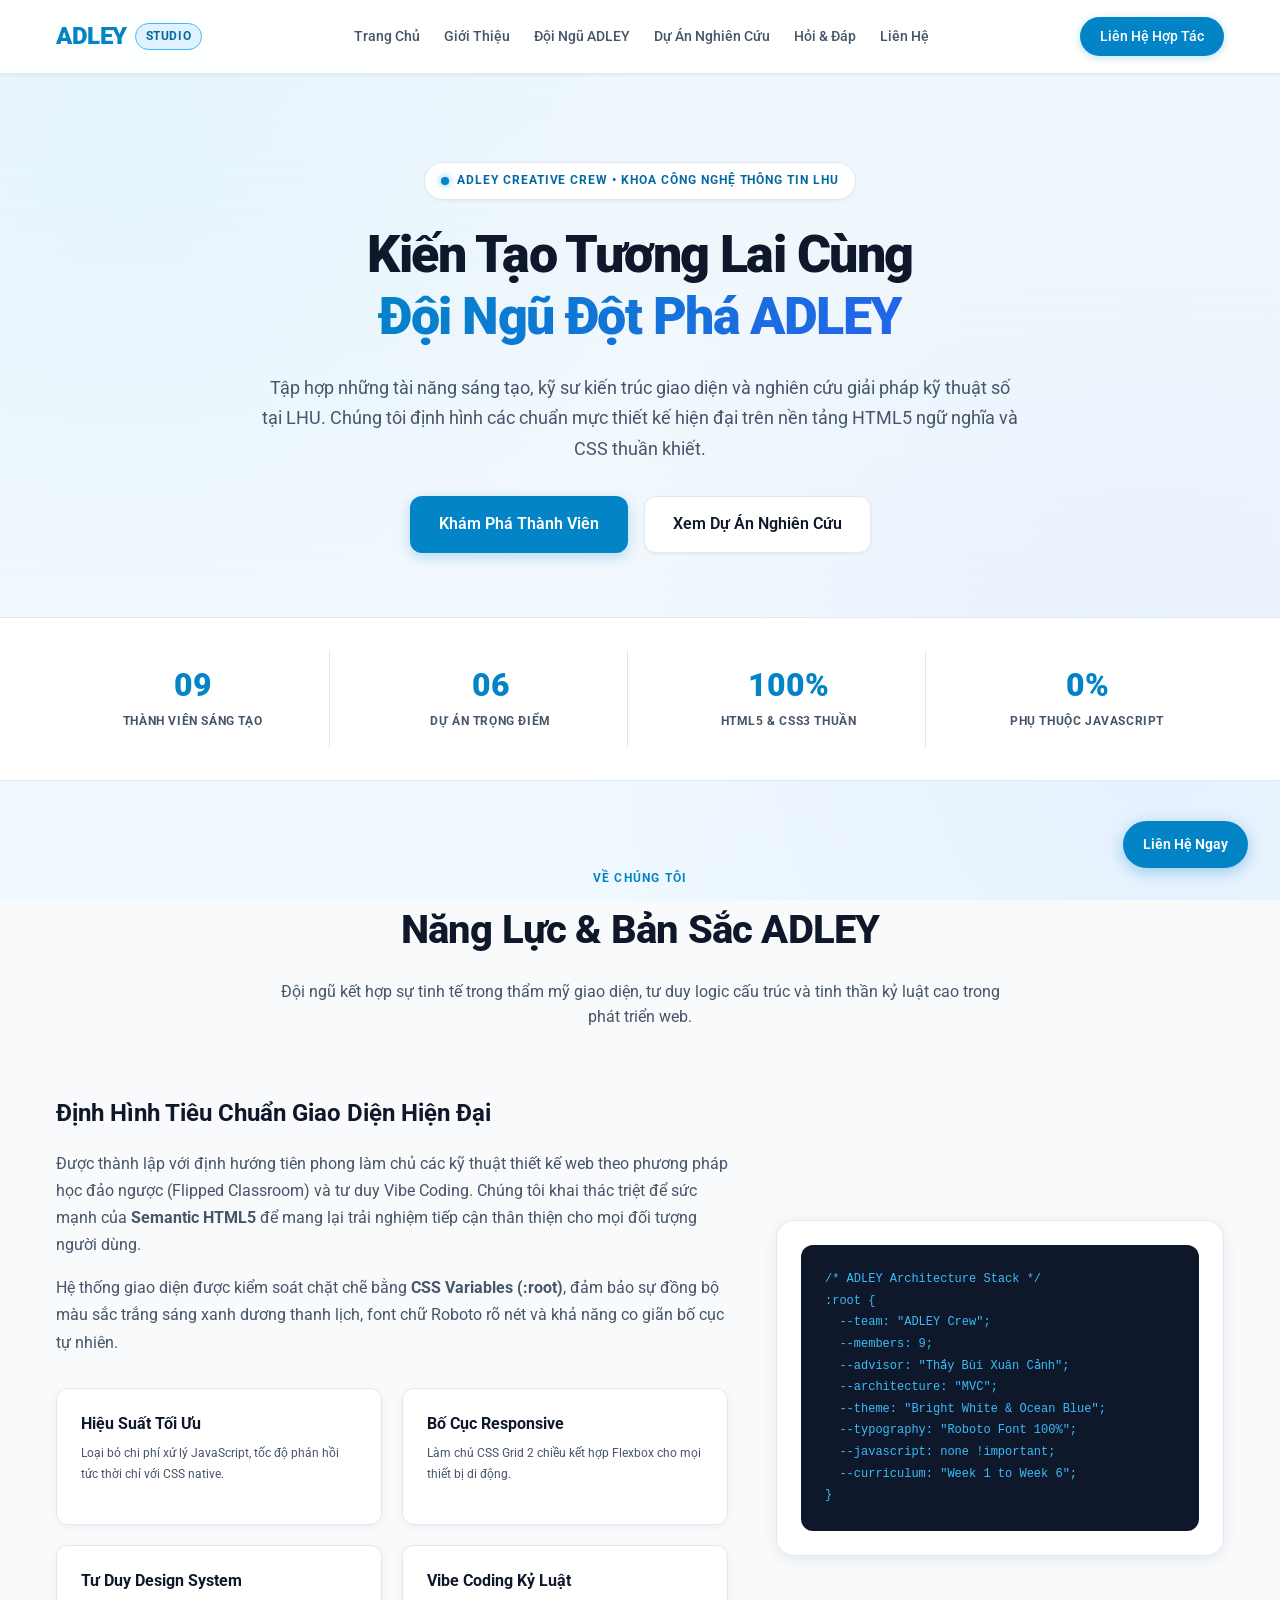
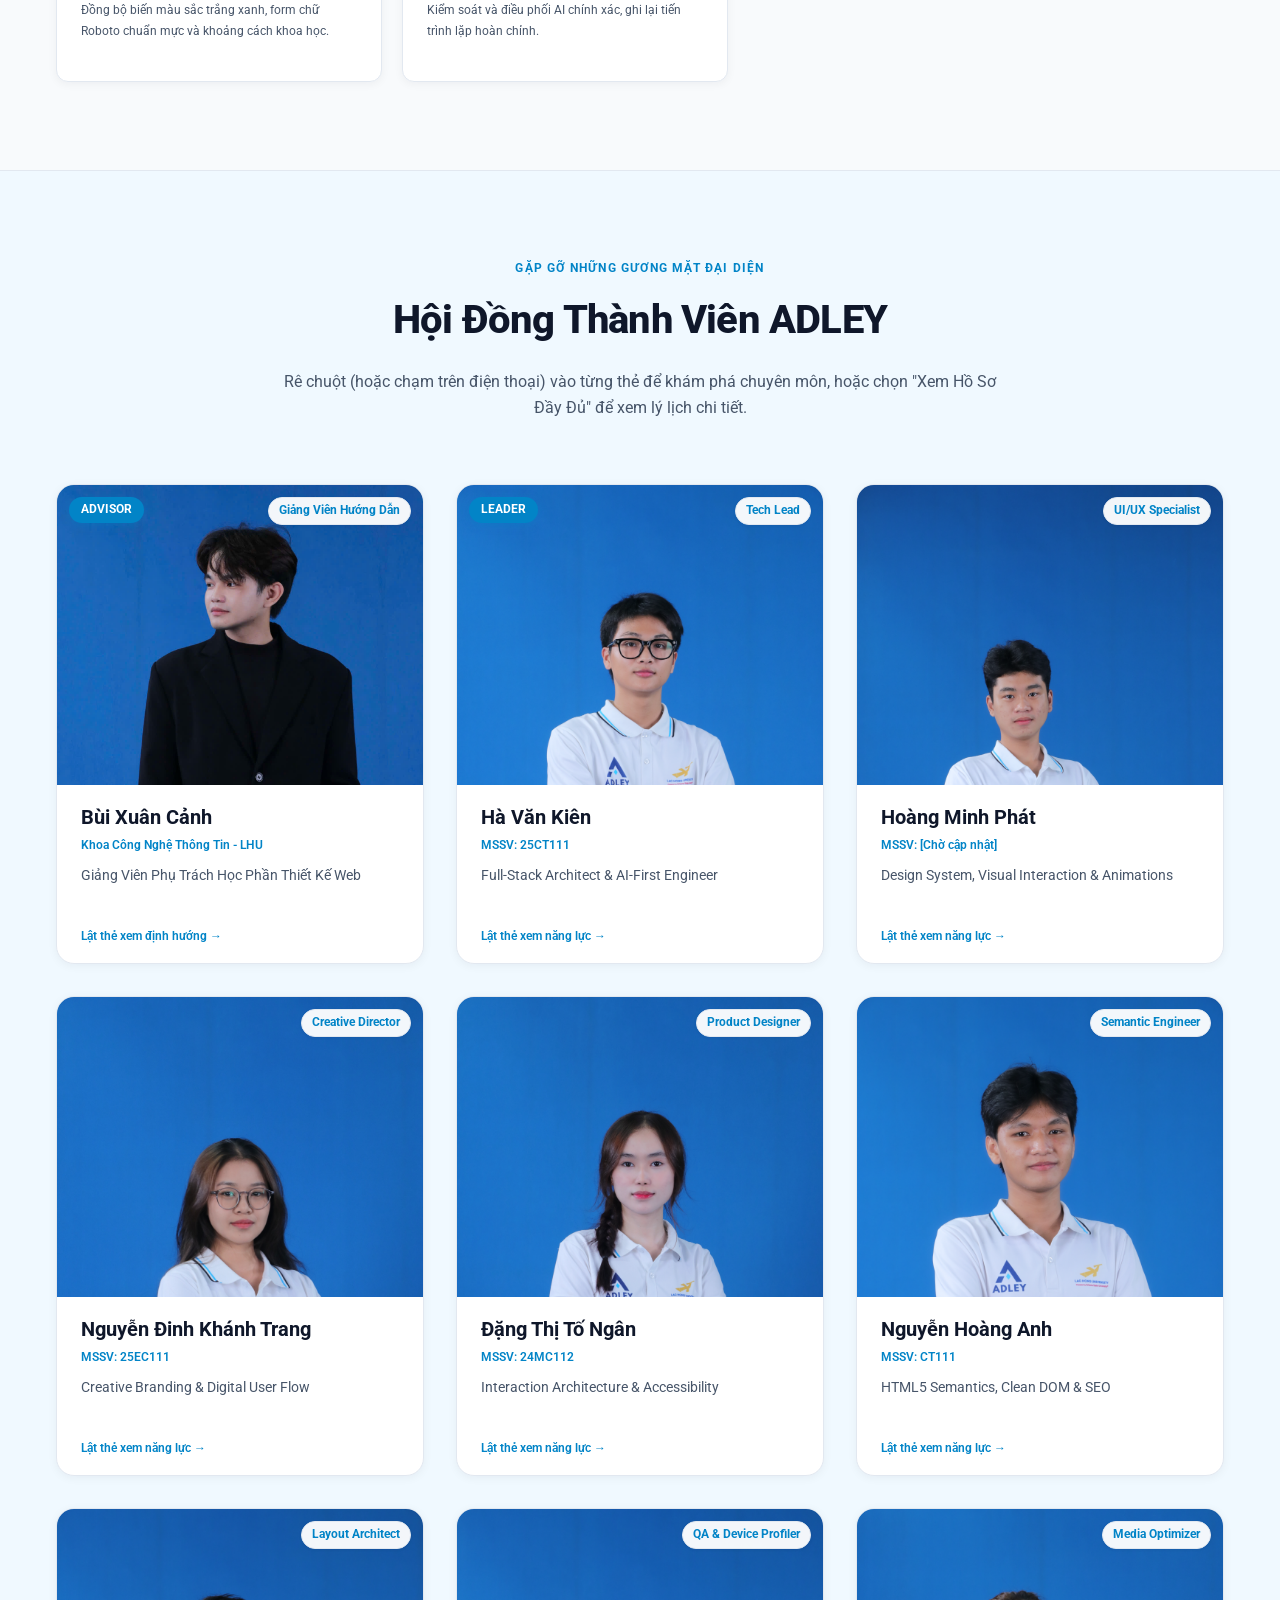
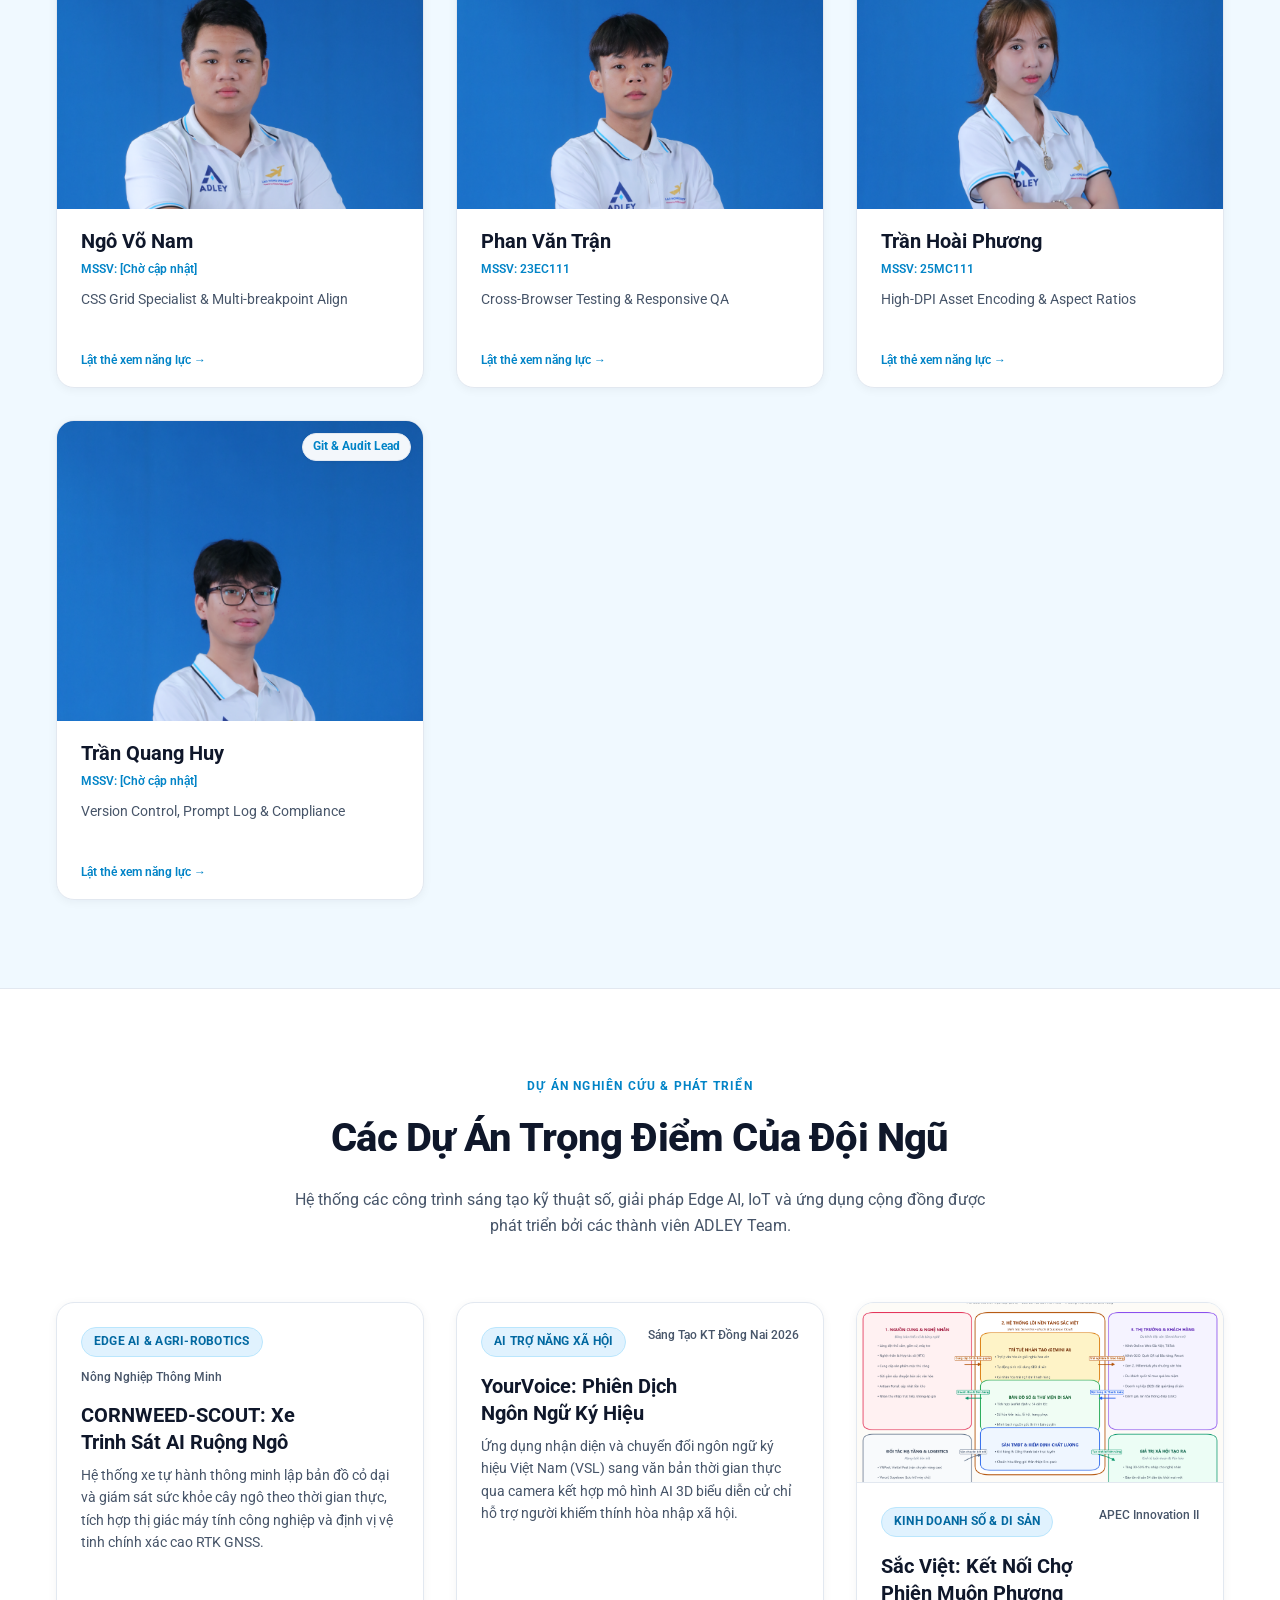
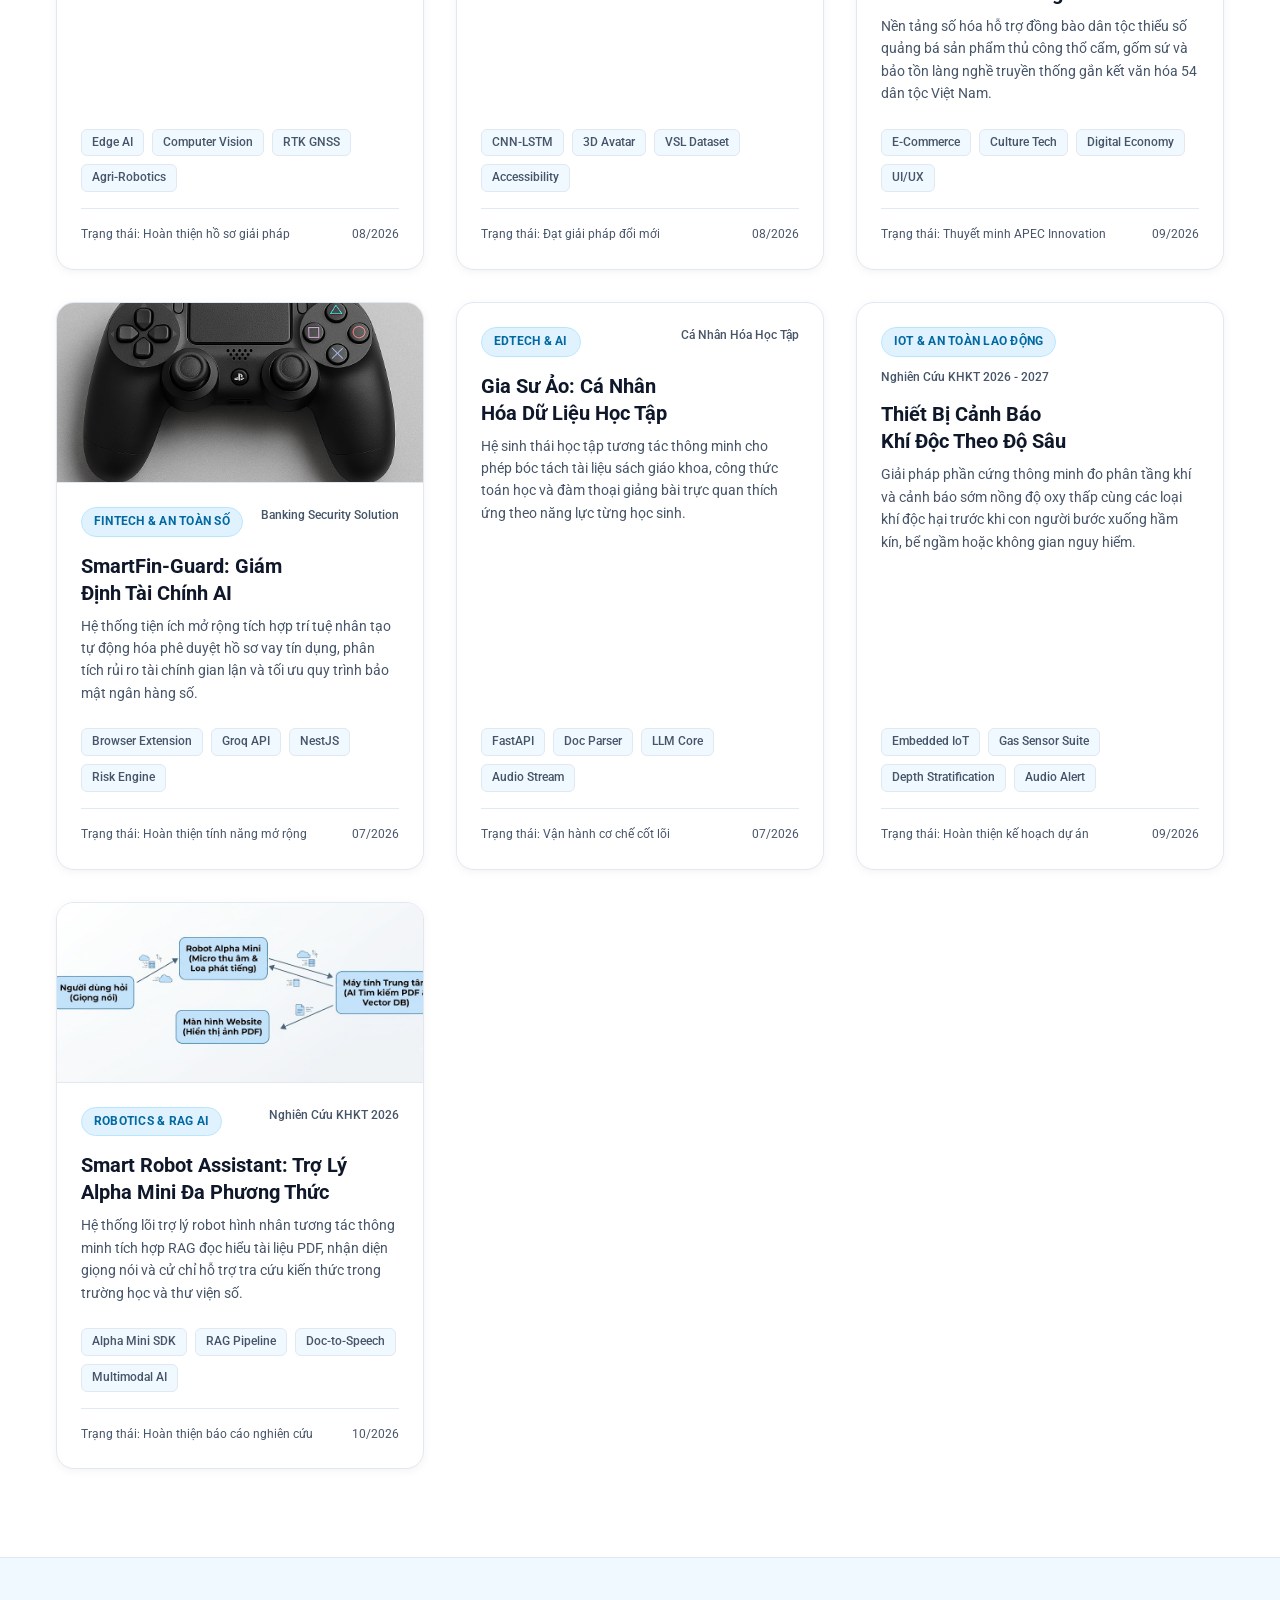
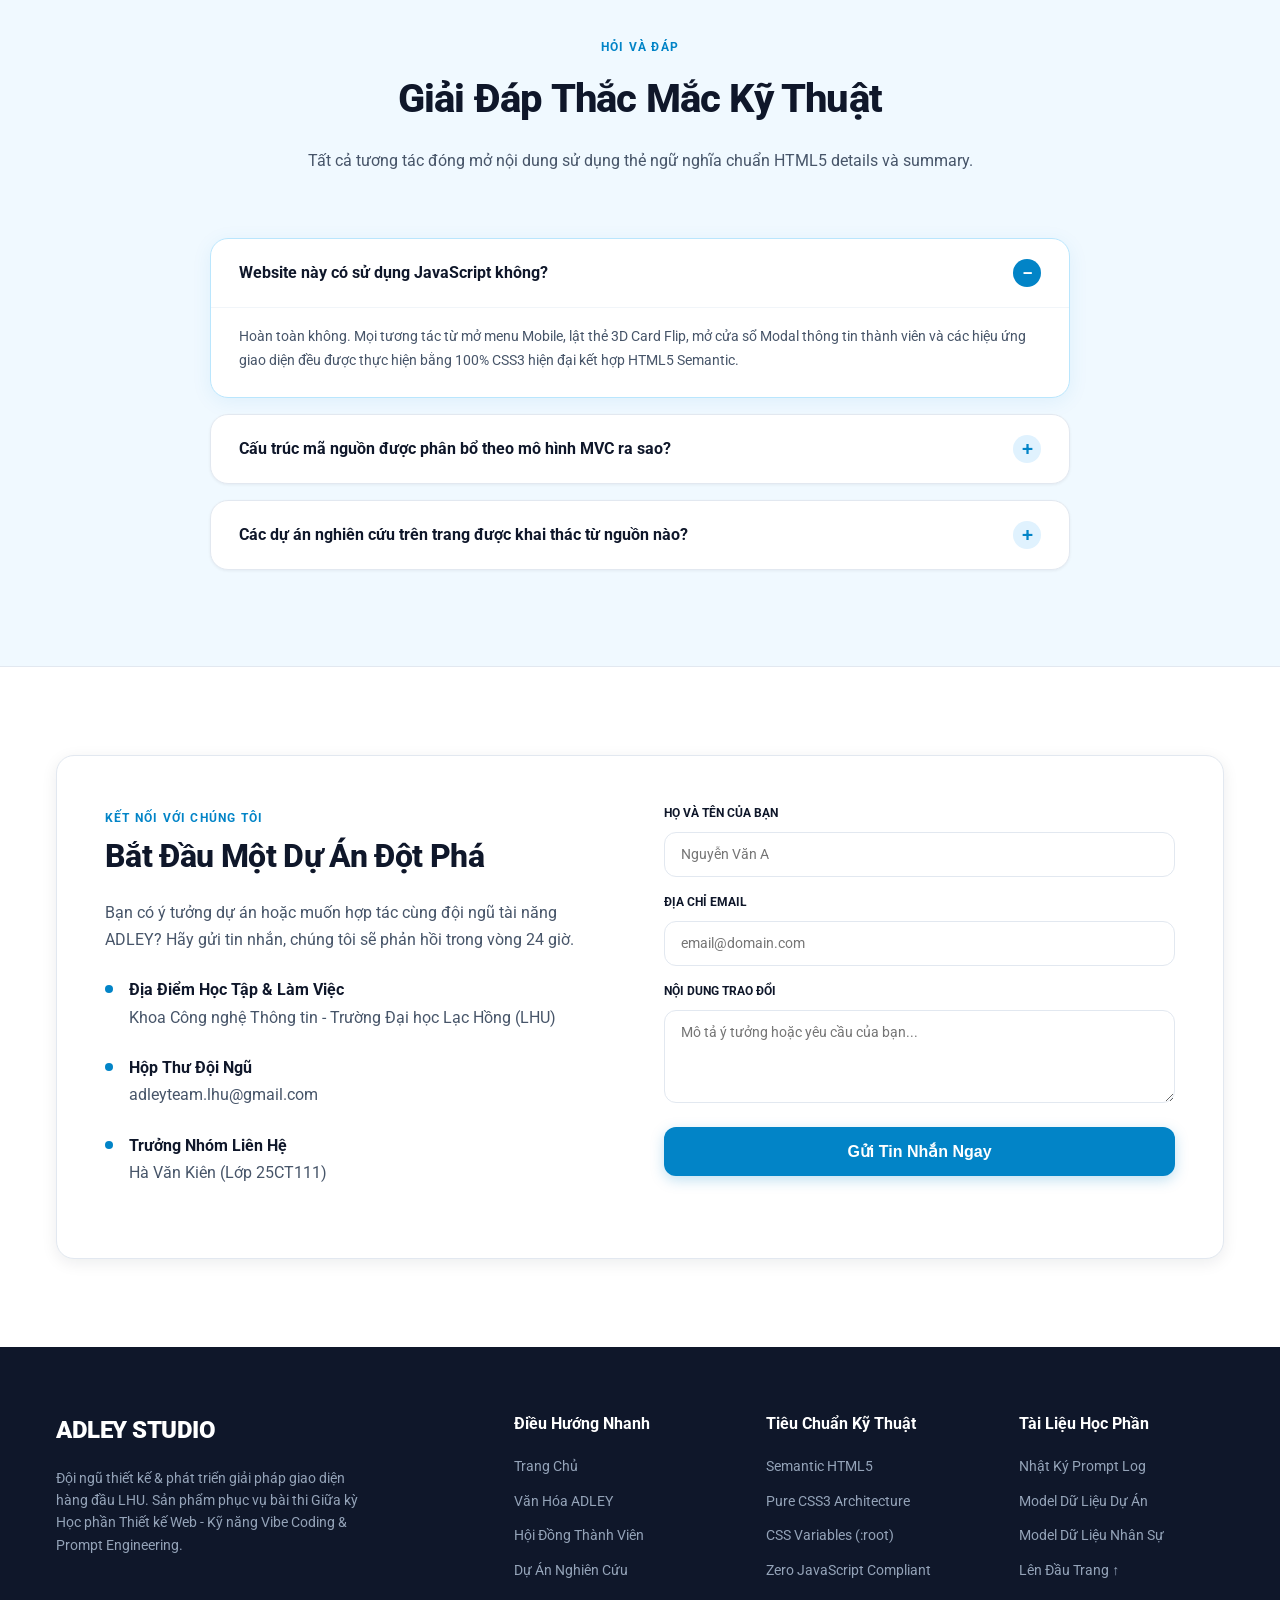
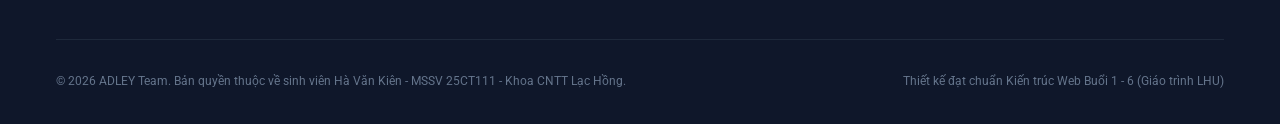
==== commit 2eccf9cc: "feat(projects): add 7th project Alpha Mini Robot Assistant and real thumbnails, ensure zero Java/JS " ====
--- a/index.html
+++ b/index.html
@@ -656,6 +656,7 @@
 
             <!-- PROJECT 3: SẮC VIỆT -->
             <article class="project-card">
+              <img src="assets/images/project-sac-viet.png" alt="Sơ đồ vận hành nền tảng số Sắc Việt" class="project-thumbnail" loading="lazy">
               <div class="project-card-header">
                 <span class="project-badge">Kinh Doanh Số & Di Sản</span>
                 <span class="project-contest">APEC Innovation II</span>
@@ -680,6 +681,7 @@
 
             <!-- PROJECT 4: SMARTFINGUARD EXTENSION -->
             <article class="project-card">
+              <img src="assets/images/project-smartfinguard.png" alt="Giao diện tiện ích bảo mật SmartFinGuard" class="project-thumbnail" loading="lazy">
               <div class="project-card-header">
                 <span class="project-badge">FinTech & An Toàn Số</span>
                 <span class="project-contest">Banking Security Solution</span>
@@ -746,6 +748,31 @@
                 <div class="project-footer">
                   <span>Trạng thái: Hoàn thiện kế hoạch dự án</span>
                   <time datetime="2026-09">09/2026</time>
+                </div>
+              </div>
+            </article>
+
+            <!-- PROJECT 7: ALPHA MINI ROBOT ASSISTANT -->
+            <article class="project-card">
+              <img src="assets/images/project-alpha-mini.jpg" alt="Robot thông minh Alpha Mini hỗ trợ tra cứu tài liệu" class="project-thumbnail" loading="lazy">
+              <div class="project-card-header">
+                <span class="project-badge">Robotics & RAG AI</span>
+                <span class="project-contest">Nghiên Cứu KHKT 2026</span>
+              </div>
+              <div class="project-body">
+                <h3 class="project-title">Smart Robot Assistant: Trợ Lý Alpha Mini Đa Phương Thức</h3>
+                <p class="project-desc">
+                  Hệ thống lõi trợ lý robot hình nhân tương tác thông minh tích hợp RAG đọc hiểu tài liệu PDF, nhận diện giọng nói và cử chỉ hỗ trợ tra cứu kiến thức trong trường học và thư viện số.
+                </p>
+                <div class="project-tech-stack">
+                  <span class="tech-tag">Alpha Mini SDK</span>
+                  <span class="tech-tag">RAG Pipeline</span>
+                  <span class="tech-tag">Doc-to-Speech</span>
+                  <span class="tech-tag">Multimodal AI</span>
+                </div>
+                <div class="project-footer">
+                  <span>Trạng thái: Hoàn thiện báo cáo nghiên cứu</span>
+                  <time datetime="2026-10">10/2026</time>
                 </div>
               </div>
             </article>
--- a/assets/css/style.css
+++ b/assets/css/style.css
@@ -909,6 +909,14 @@
   box-shadow: var(--shadow-lg);
 }
 
+.project-thumbnail {
+  width: 100%;
+  height: 180px;
+  object-fit: cover;
+  background: var(--bg-surface);
+  border-bottom: 1px solid var(--border-color);
+}
+
 .project-card-header {
   padding: var(--space-6) var(--space-6) 0;
   display: flex;
@@ -1378,24 +1386,58 @@
   }
 }
 
-/* Mốc Breakpoint Điện Thoại Nhỏ (<480px) */
+/* Mốc Breakpoint Điện Thoại Nhỏ (<480px - Mobile First Guard) */
 @media (max-width: 480px) {
   :root {
     --font-5xl: 1.85rem;
-    --font-4xl: 1.6rem;
-    --font-2xl: 1.25rem;
-  }
-  
+    --font-4xl: 1.5rem;
+    --font-3xl: 1.35rem;
+    --font-2xl: 1.2rem;
+    --font-xl: 1.1rem;
+    --container-padding: 1rem;
+  }
+  
+  html, body {
+    overflow-x: hidden;
+  }
+
+  .container {
+    padding-left: var(--space-4);
+    padding-right: var(--space-4);
+  }
+
+  /* 1. Value Card không tràn viền */
   .value-list {
     grid-template-columns: 1fr;
-  }
-  
+    gap: var(--space-4);
+  }
+
+  .value-card {
+    padding: var(--space-4);
+    word-break: break-word;
+    overflow-wrap: break-word;
+  }
+
+  /* 2. Thẻ lật thành viên & Mặt sau */
   .team-card-wrapper {
-    height: 520px; /* Tăng chiều cao để mặt sau không bị tràn chữ */
+    height: 520px;
+    width: 100%;
+    max-width: 100%;
+  }
+
+  .card-front, .card-back {
+    padding: var(--space-4);
   }
 
   .card-back {
-    padding: var(--space-4);
+    overflow-y: auto;
+    word-break: break-word;
+    overflow-wrap: break-word;
+  }
+
+  .back-bio {
+    font-size: var(--font-xs);
+    line-height: 1.5;
   }
 
   .skill-tags {
@@ -1407,16 +1449,52 @@
     padding: 2px 8px;
   }
 
+  /* 3. FAQ Accordion */
   .faq-summary {
-    padding: 1rem 1.25rem;
+    padding: 0.85rem 1rem;
+    font-size: var(--font-sm);
+    word-break: break-word;
   }
 
   .faq-content {
-    padding: var(--space-3) 1.25rem 1.25rem 1.25rem;
-  }
-
-  .btn {
-    padding: 0.75rem 1.25rem;
+    padding: var(--space-3) 1rem 1rem 1rem;
     font-size: var(--font-sm);
-  }
-}
+    line-height: 1.6;
+    word-break: break-word;
+  }
+
+  /* 4. Form Liên hệ & Button */
+  .contact-card {
+    padding: var(--space-4);
+  }
+
+  .contact-form {
+    width: 100%;
+  }
+
+  .form-input, .form-textarea {
+    max-width: 100%;
+    font-size: var(--font-sm);
+  }
+
+  .btn, .btn-block, .btn-full {
+    width: 100%;
+    padding: 0.75rem 1rem;
+    font-size: var(--font-sm);
+    text-align: center;
+  }
+
+  /* 5. Dialog Modal */
+  .modal-box {
+    padding: var(--space-6) var(--space-4);
+    width: calc(100vw - 2rem);
+    max-height: 90vh;
+    overflow-y: auto;
+  }
+
+  .modal-avatar {
+    width: 100px;
+    height: 100px;
+  }
+}
+
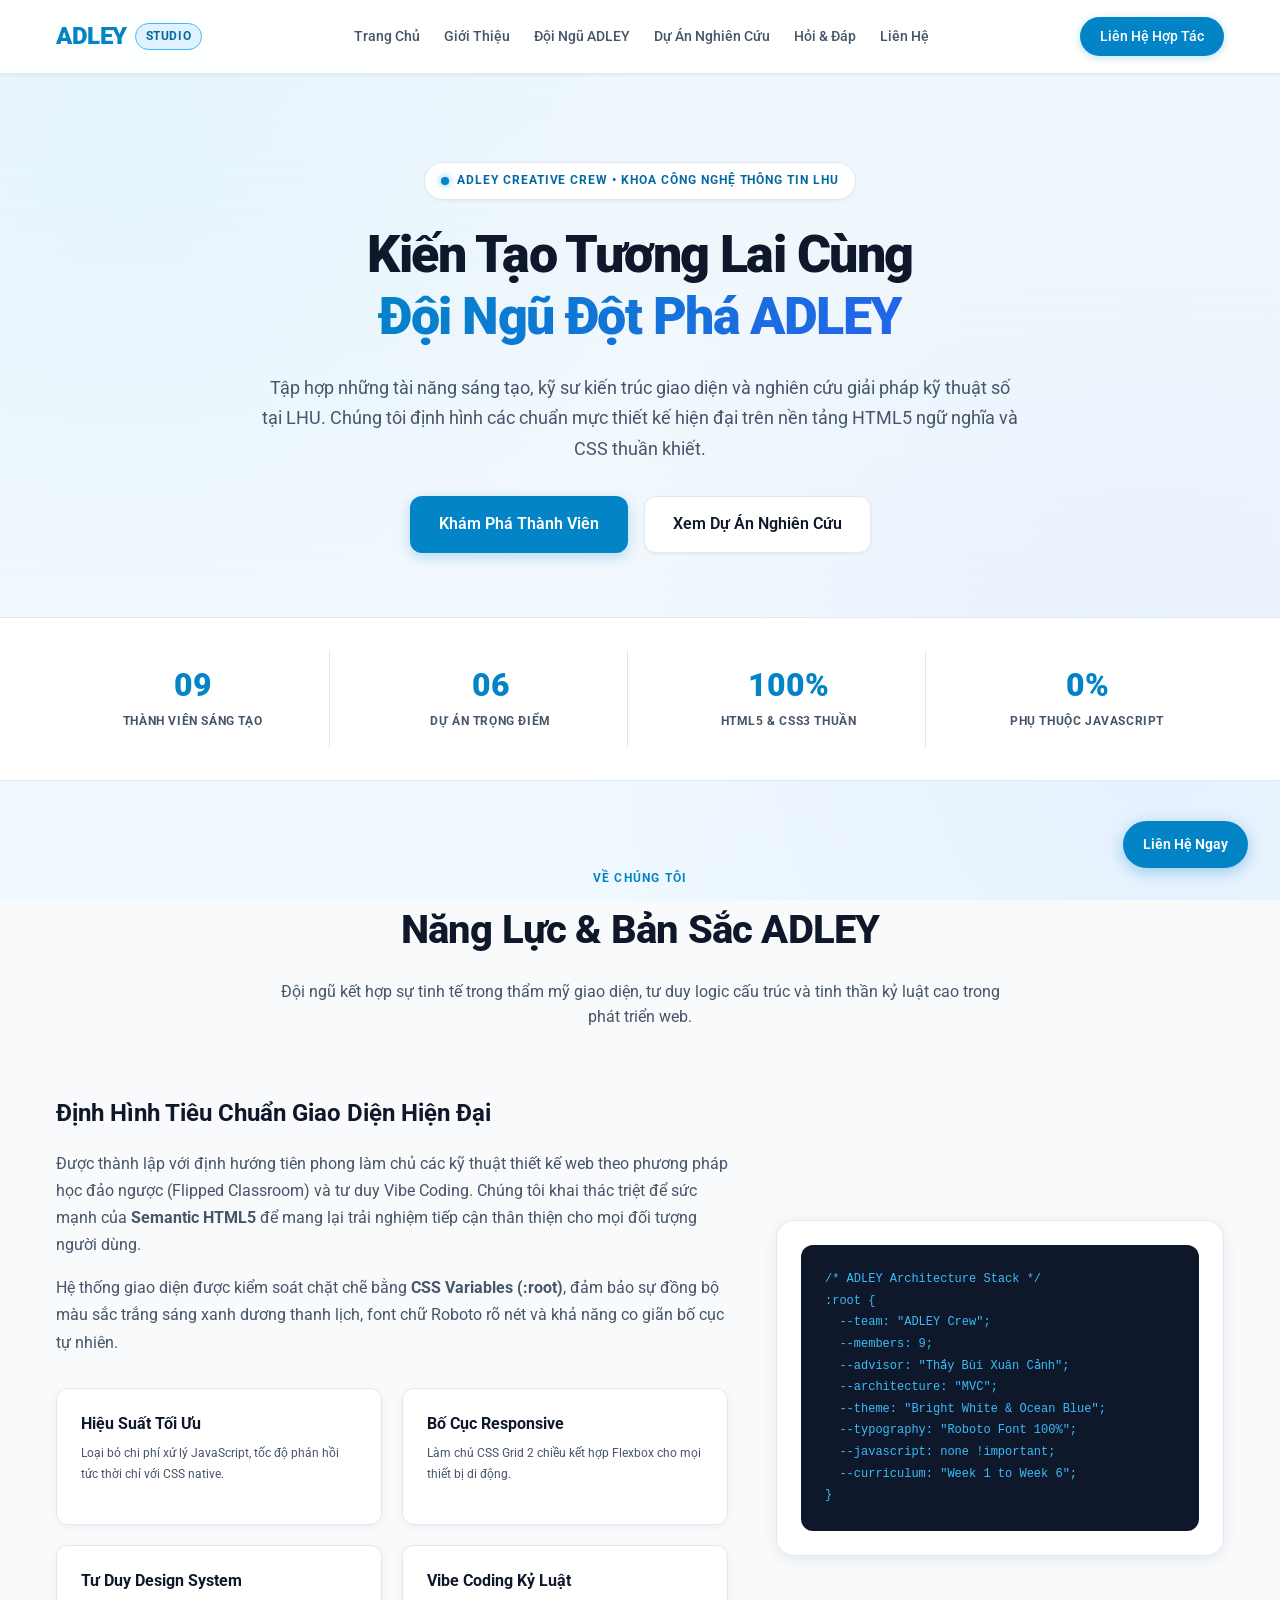
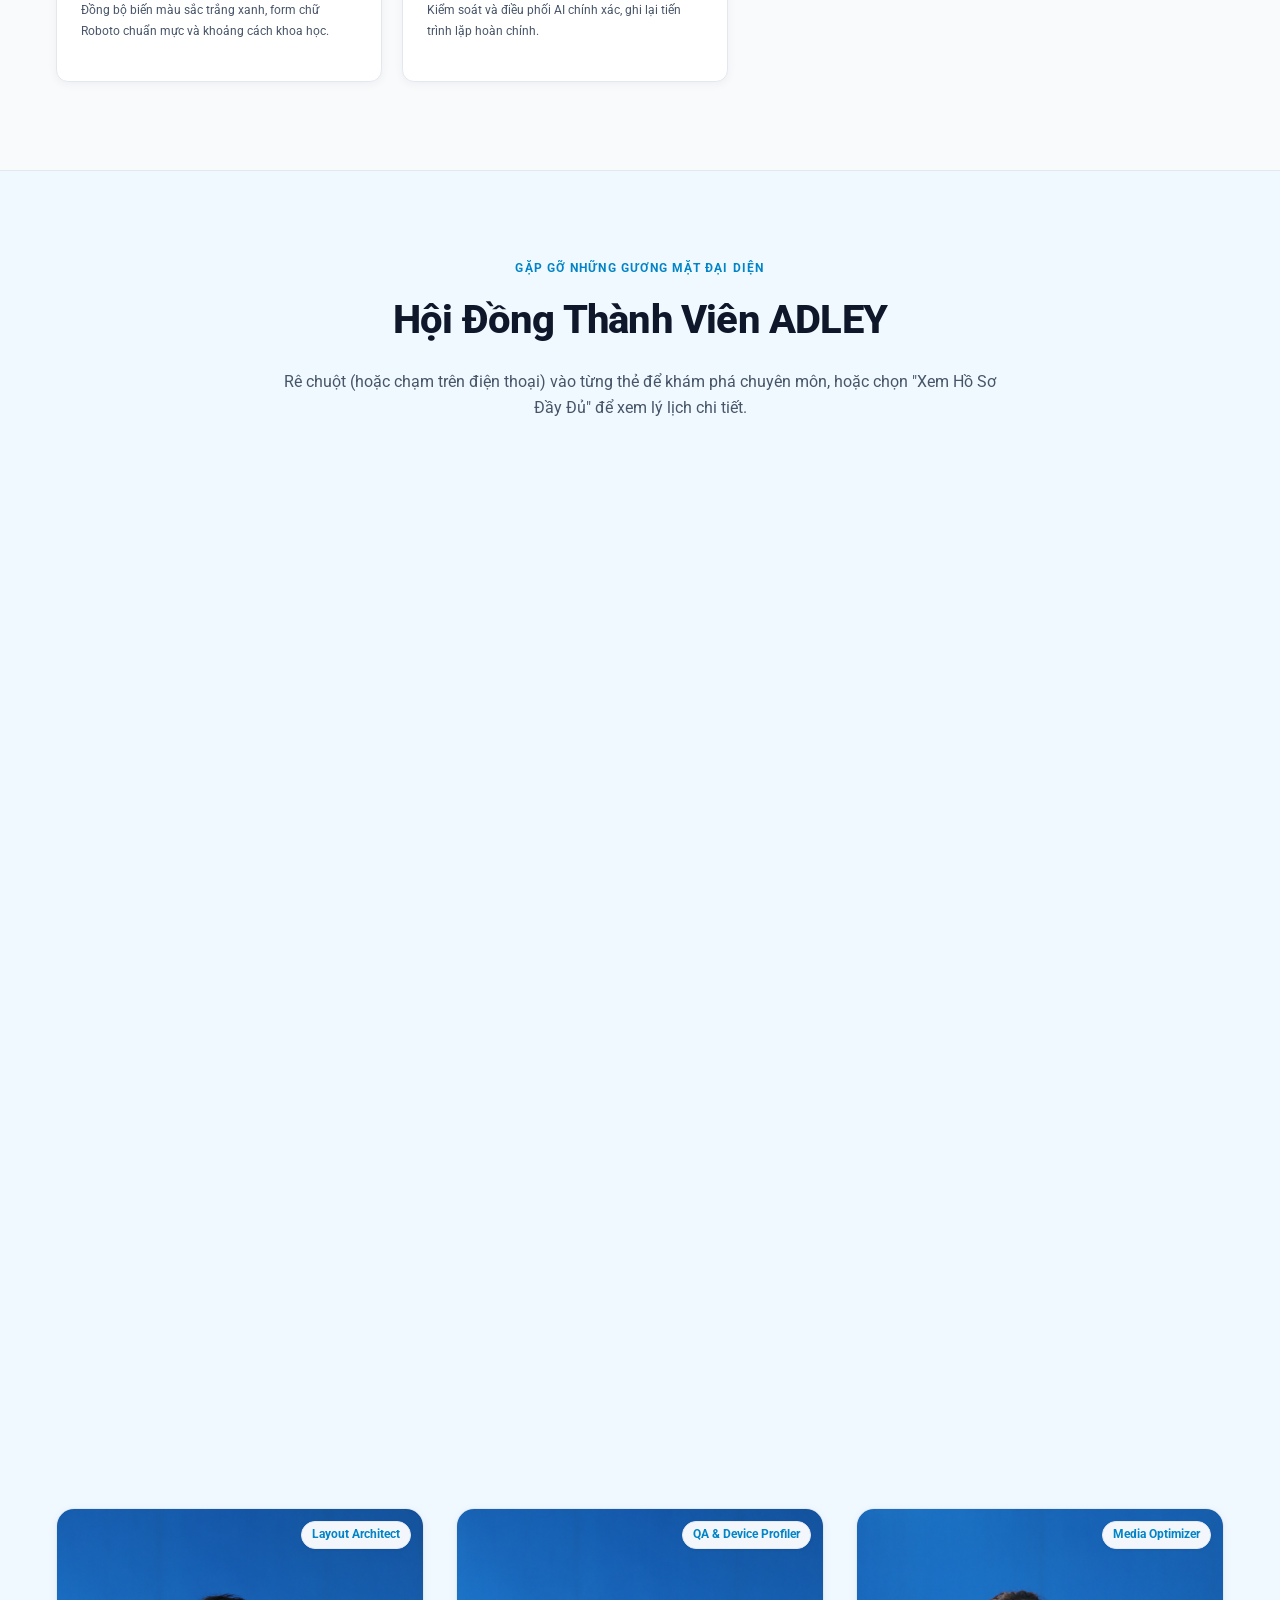
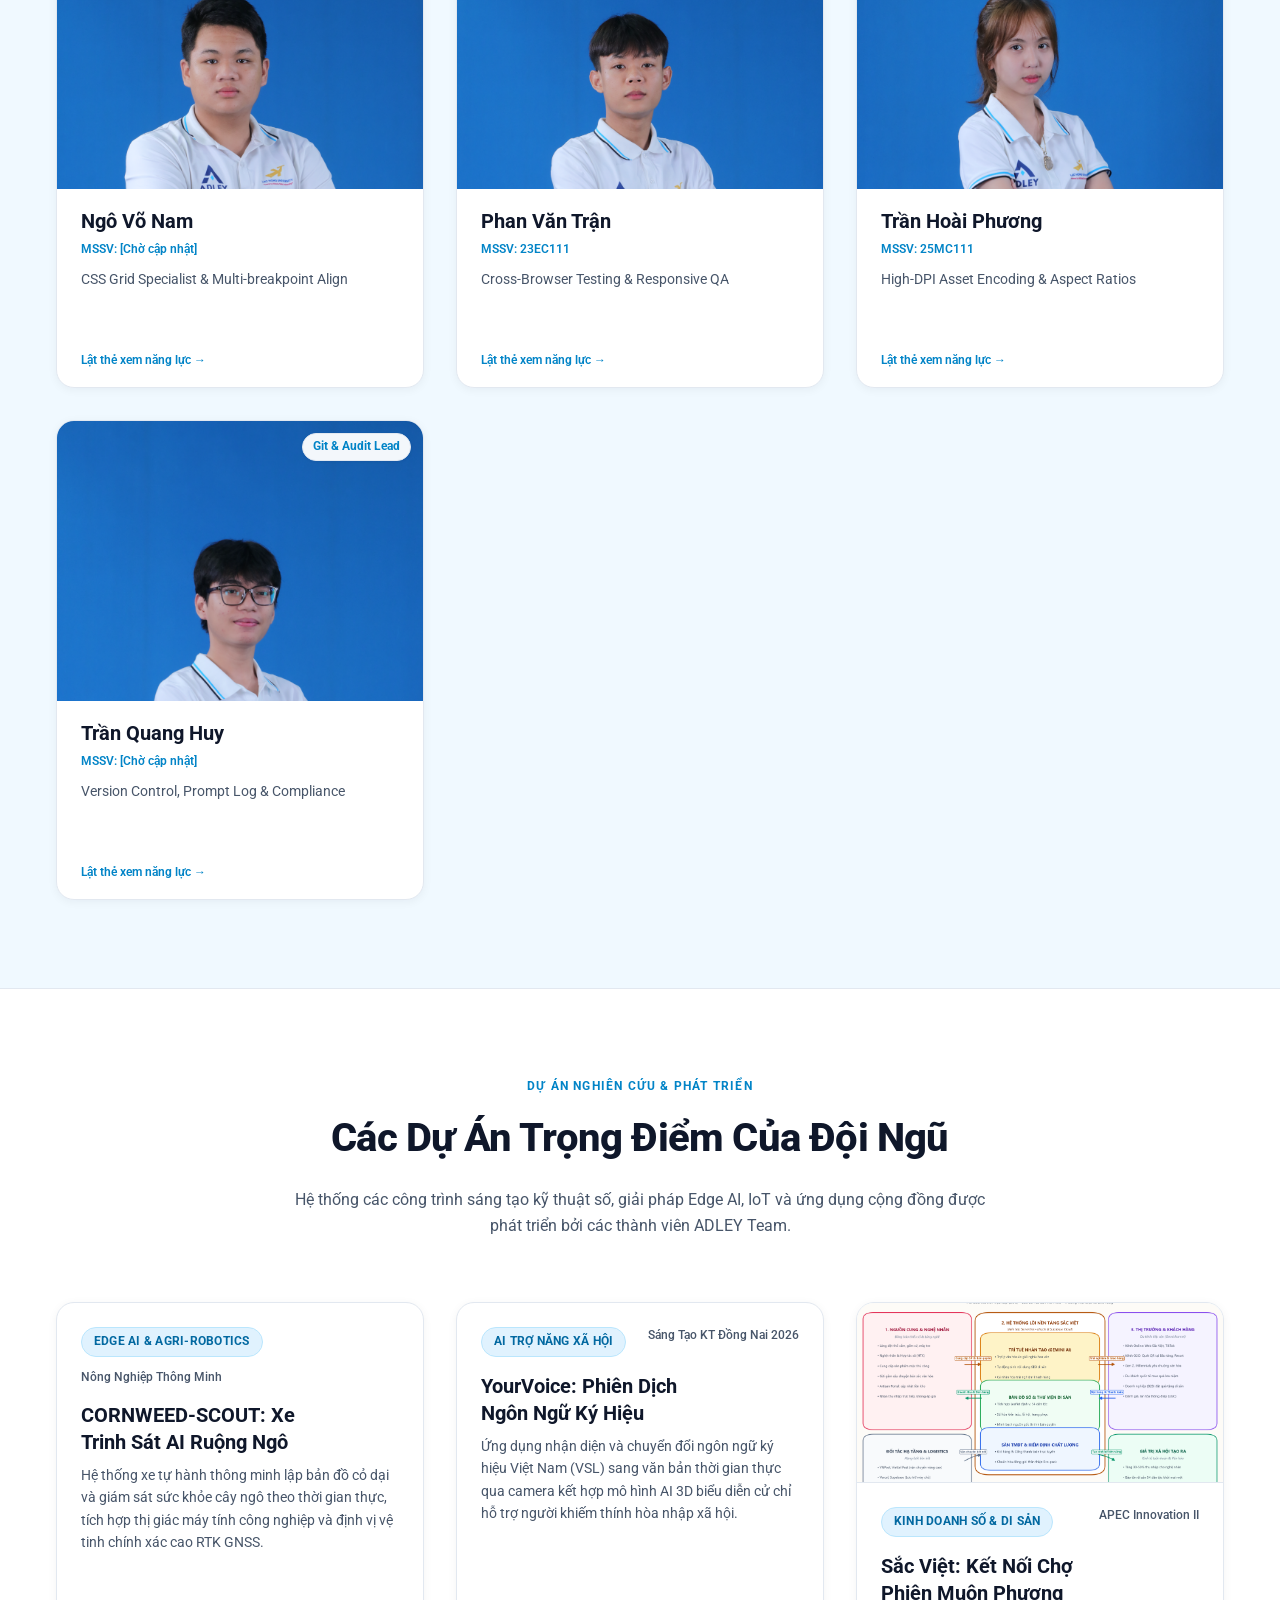
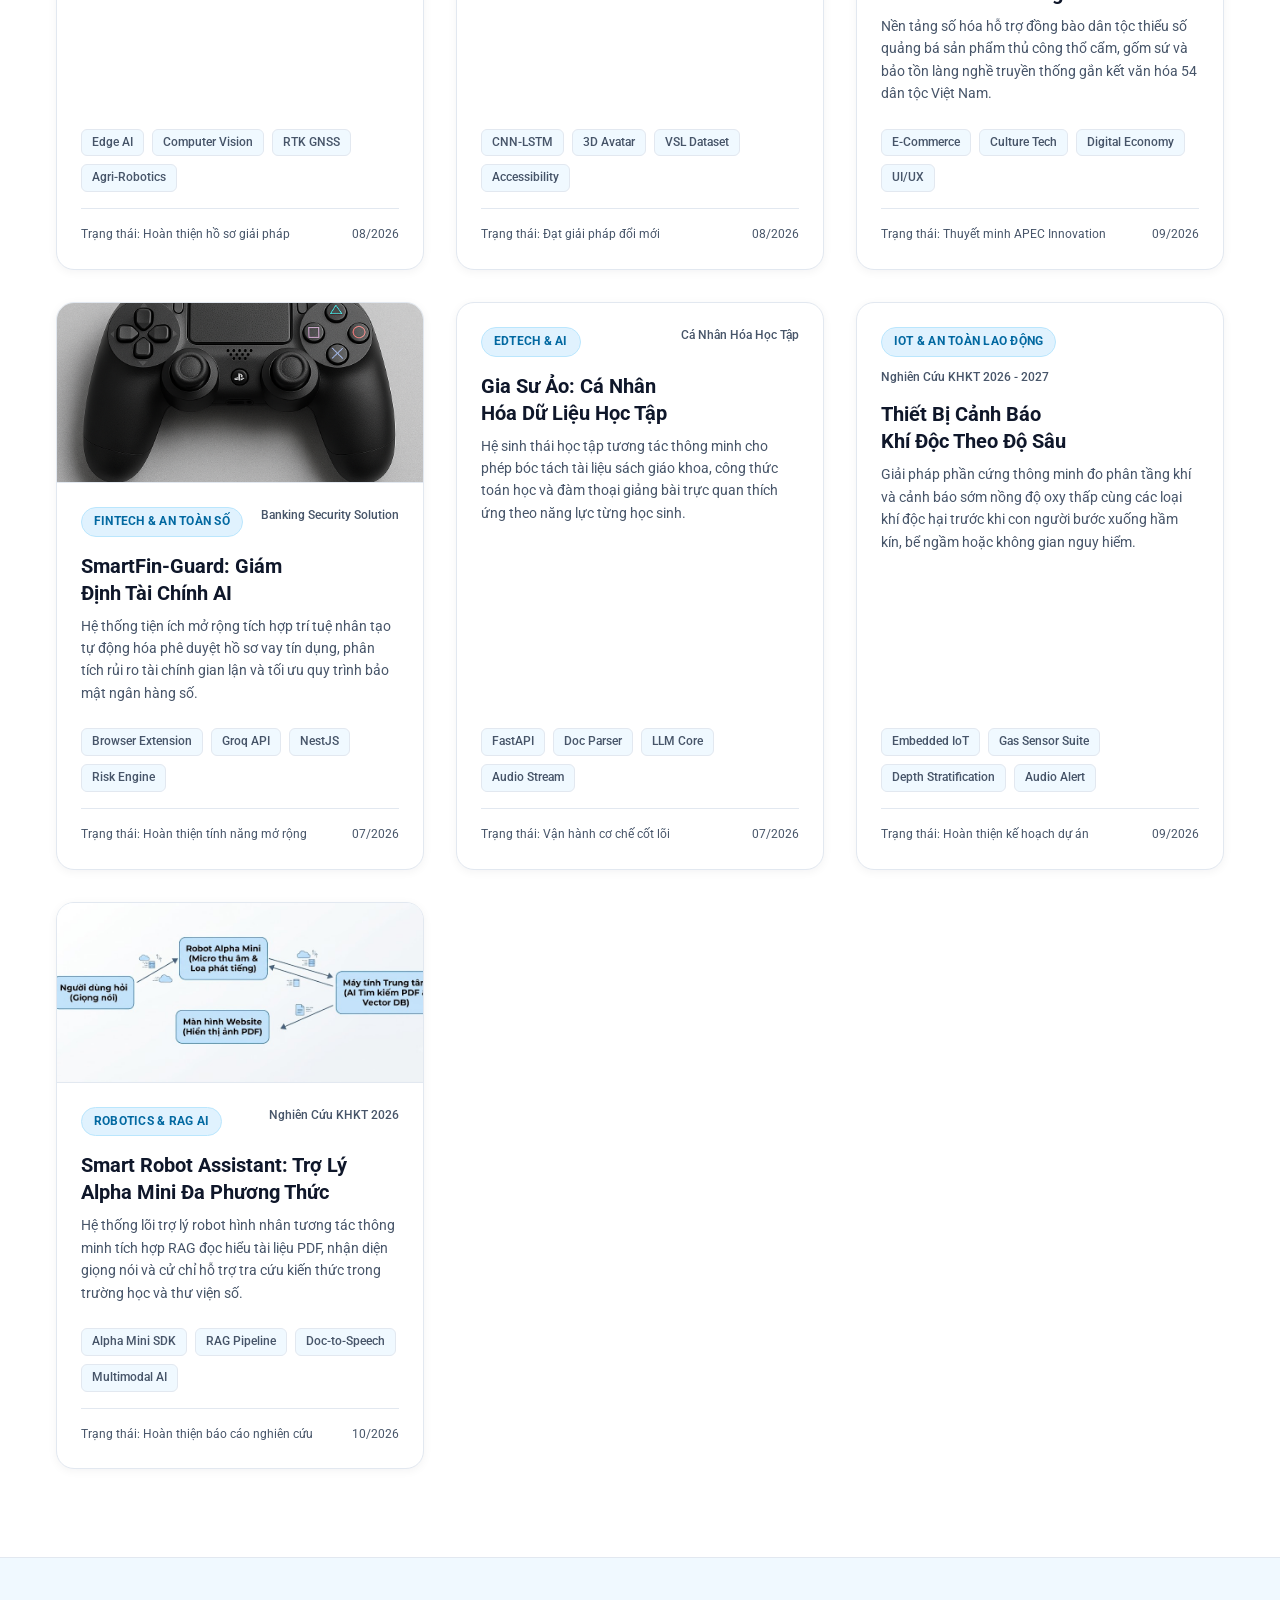
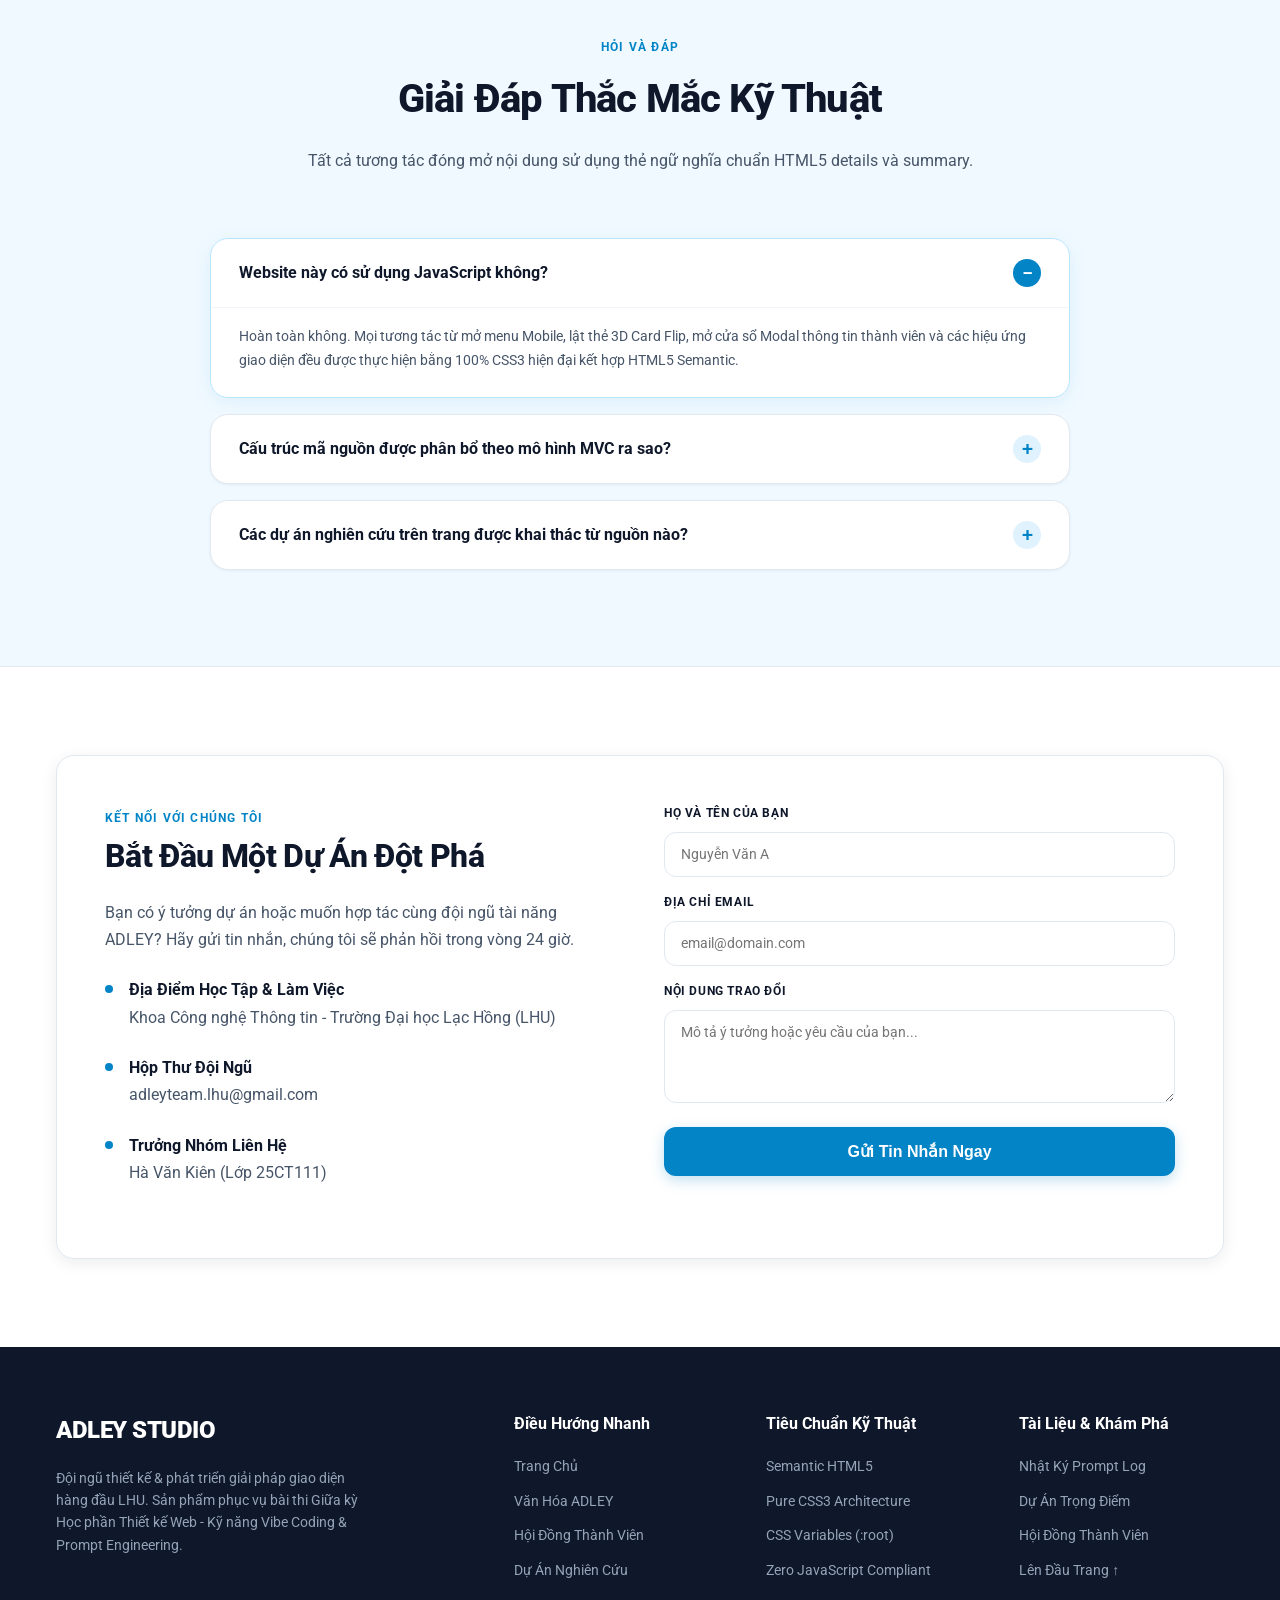
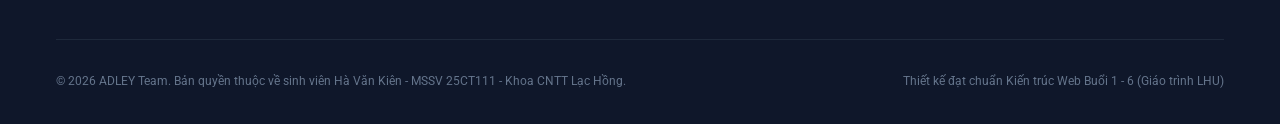
==== commit 5fb0fb67: "refactor(architecture): split CSS into 5 modular files, remove 9 redundant modals and empty MVC fold" ====
--- a/index.html
+++ b/index.html
@@ -17,8 +17,13 @@
   <!-- Thư viện Animate.css (Theo chuẩn Tuần 5 & Barem chấm thi) -->
   <link rel="stylesheet" href="https://cdnjs.cloudflare.com/ajax/libs/animate.css/4.1.1/animate.min.css">
 
-  <!-- Internal Cascading Style Sheets (MVC Architecture - Pure CSS) -->
-  <link rel="stylesheet" href="assets/css/style.css">
+  <!-- Cascading Style Sheets (Modular Pure CSS Architecture - Cascade Order) -->
+  <link rel="stylesheet" href="assets/css/variables.css">
+  <link rel="stylesheet" href="assets/css/base.css">
+  <link rel="stylesheet" href="assets/css/layout.css">
+  <link rel="stylesheet" href="assets/css/components.css">
+  <link rel="stylesheet" href="assets/css/sections.css">
+  <link rel="stylesheet" href="assets/css/responsive.css">
 </head>
 <body>
 
@@ -218,7 +223,7 @@
                     <h4 class="back-name">Thầy Bùi Xuân Cảnh</h4>
                     <span class="back-title">Giảng Viên Hướng Dẫn Học Phần</span>
                     <p class="back-bio">
-                      Cố vấn chuyên môn và dẫn dắt đội ngũ ADLEY tiếp cận phương pháp học đảo ngược (Flipped Classroom), tư duy Vibe Coding kết hợp chuẩn Semantic HTML5 & CSS3.
+                      Cố vấn chuyên môn và dẫn dắt đội ngũ ADLEY tiếp cận phương pháp học đảo ngược (Flipped Classroom), tư duy Vibe Coding kết hợp chuẩn Semantic HTML5, CSS Variables và rèn luyện kỹ năng phân tầng dự án chuyên nghiệp.
                     </p>
                   </div>
                   <div class="skills-wrapper">
@@ -227,11 +232,10 @@
                       <span class="skill-tag">Web Standards</span>
                       <span class="skill-tag">Vibe Coding Mentorship</span>
                       <span class="skill-tag">System Architecture</span>
-                      <span class="skill-tag">Agile/Scrum Flow</span>
                     </div>
                   </div>
                   <div class="member-contact-links">
-                    <a href="#modal-canh" class="modal-open-link">Xem Thông Tin Cố Vấn</a>
+                    <a href="#contact" class="btn btn-primary btn-full">Kết Nối Với Cố Vấn</a>
                   </div>
                 </div>
               </div>
@@ -258,7 +262,7 @@
                     <h4 class="back-name">Hà Văn Kiên</h4>
                     <span class="back-title">Team Leader & Kiến Trúc Sư Hệ Thống</span>
                     <p class="back-bio">
-                      Chịu trách nhiệm hoạch định kiến trúc MVC, kiểm soát chất lượng chuẩn Semantic HTML5, hệ thống CSS Variables và chỉ đạo quy trình Prompt Engineering.
+                      Đảm nhiệm vai trò Trưởng nhóm, hoạch định toàn bộ luồng Semantic HTML5, hệ màu CSS Variables, loại bỏ triệt để Javascript theo đúng đề bài và quản lý chất lượng nhật ký Prompt Engineering.
                     </p>
                   </div>
                   <div class="skills-wrapper">
@@ -267,11 +271,10 @@
                       <span class="skill-tag">System Design</span>
                       <span class="skill-tag">Semantic HTML5</span>
                       <span class="skill-tag">CSS Grid / Flexbox</span>
-                      <span class="skill-tag">Vibe Coding</span>
                     </div>
                   </div>
                   <div class="member-contact-links">
-                    <a href="#modal-kien" class="modal-open-link">Xem Hồ Sơ Đầy Đủ</a>
+                    <a href="#contact" class="btn btn-primary btn-full">Liên Hệ Trưởng Nhóm</a>
                   </div>
                 </div>
               </div>
@@ -297,20 +300,19 @@
                     <h4 class="back-name">Hoàng Minh Phát</h4>
                     <span class="back-title">Chuyên Viên Trải Nghiệm Giao Diện</span>
                     <p class="back-bio">
-                      Chuyên gia kiến tạo trải nghiệm thị giác tinh hoa, quản trị hệ màu, hiệu ứng ánh sáng trắng xanh và chuyển động tương tác.
+                      Phụ trách nghiên cứu giao diện người dùng, lựa chọn các sắc độ màu chuyển tiếp trong variables.css, hiệu chỉnh bóng đổ đổ khối nhẹ nhàng và tối ưu tỷ lệ Typography Roboto chuẩn xác trên máy tính.
                     </p>
                   </div>
                   <div class="skills-wrapper">
                     <div class="skills-heading">Kỹ năng nòng cốt</div>
                     <div class="skill-tags">
                       <span class="skill-tag">CSS Variables</span>
-                      <span class="skill-tag">Keyframes</span>
                       <span class="skill-tag">UI Testing</span>
                       <span class="skill-tag">Figma Flow</span>
                     </div>
                   </div>
                   <div class="member-contact-links">
-                    <a href="#modal-phat" class="modal-open-link">Xem Hồ Sơ Đầy Đủ</a>
+                    <a href="#contact" class="btn btn-primary btn-full">Kết Nối Chuyên Viên</a>
                   </div>
                 </div>
               </div>
@@ -336,7 +338,7 @@
                     <h4 class="back-name">Nguyễn Đinh Khánh Trang</h4>
                     <span class="back-title">Giám Đốc Sáng Tạo Thương Hiệu</span>
                     <p class="back-bio">
-                      Định hình bản sắc trực quan thương hiệu ADLEY, sắp xếp thông điệp truyền tải và tối ưu tính gắn kết của giao diện với tâm lý học người xem.
+                      Xây dựng câu chuyện thương hiệu ADLEY, định hướng hình ảnh sáng sủa, đột phá, truyền cảm hứng đam mê công nghệ cho tập thể và phối hợp xây dựng kịch bản nội dung các mục trên website.
                     </p>
                   </div>
                   <div class="skills-wrapper">
@@ -345,11 +347,10 @@
                       <span class="skill-tag">Creative Concept</span>
                       <span class="skill-tag">Brand Strategy</span>
                       <span class="skill-tag">Storytelling</span>
-                      <span class="skill-tag">UX Writing</span>
                     </div>
                   </div>
                   <div class="member-contact-links">
-                    <a href="#modal-trang" class="modal-open-link">Xem Hồ Sơ Đầy Đủ</a>
+                    <a href="#contact" class="btn btn-primary btn-full">Kết Nối Sáng Tạo</a>
                   </div>
                 </div>
               </div>
@@ -375,7 +376,7 @@
                     <h4 class="back-name">Đặng Thị Tố Ngân</h4>
                     <span class="back-title">Kiến Trúc Sư Tương Tác Trợ Năng</span>
                     <p class="back-bio">
-                      Tối ưu chuẩn trợ năng Accessibility cho người khiếm thị, tinh chỉnh độ tương phản tỷ lệ WCAG AAA và quy tắc công thái học.
+                      Đảm nhiệm thiết kế trợ năng và khả năng phản hồi trực quan. Chuyên trách thử nghiệm khả năng điều hướng bằng bàn phím (tabindex, :focus) và tỷ lệ tương phản chữ theo tiêu chuẩn WCAG AAA.
                     </p>
                   </div>
                   <div class="skills-wrapper">
@@ -384,11 +385,10 @@
                       <span class="skill-tag">WCAG Standards</span>
                       <span class="skill-tag">Ergonomic UI</span>
                       <span class="skill-tag">Visual Contrast</span>
-                      <span class="skill-tag">Semantic Tags</span>
                     </div>
                   </div>
                   <div class="member-contact-links">
-                    <a href="#modal-ngan" class="modal-open-link">Xem Hồ Sơ Đầy Đủ</a>
+                    <a href="#contact" class="btn btn-primary btn-full">Kết Nối Designer</a>
                   </div>
                 </div>
               </div>
@@ -414,7 +414,7 @@
                     <h4 class="back-name">Nguyễn Hoàng Anh</h4>
                     <span class="back-title">Kỹ Sư Cấu Trúc Ngữ Nghĩa DOM</span>
                     <p class="back-bio">
-                      Bảo đảm chuẩn hóa các thẻ Semantic HTML5, triệt tiêu việc lạm dụng thẻ vô nghĩa, nâng cao chỉ số SEO tự nhiên của toàn hệ thống.
+                      Chuyên gia cấu trúc thẻ ngữ nghĩa HTML5, cam kết không dùng các thẻ div bừa bãi. Ứng dụng xuất sắc các thẻ header, main, section, article, figure, summary vào toàn bộ dự án.
                     </p>
                   </div>
                   <div class="skills-wrapper">
@@ -423,11 +423,10 @@
                       <span class="skill-tag">W3C Validation</span>
                       <span class="skill-tag">SEO Architecture</span>
                       <span class="skill-tag">Clean DOM</span>
-                      <span class="skill-tag">Metadata</span>
                     </div>
                   </div>
                   <div class="member-contact-links">
-                    <a href="#modal-anh" class="modal-open-link">Xem Hồ Sơ Đầy Đủ</a>
+                    <a href="#contact" class="btn btn-primary btn-full">Kết Nối Kỹ Sư</a>
                   </div>
                 </div>
               </div>
@@ -453,20 +452,19 @@
                     <h4 class="back-name">Ngô Võ Nam</h4>
                     <span class="back-title">Chuyên Gia Dàn Trang CSS Grid</span>
                     <p class="back-bio">
-                      Thiết kế bố cục lưới ma trận đa chiều, thiết lập các khoảng ngắt thích ứng linh hoạt từ màn hình điện thoại đến màn hình máy tính lớn.
+                      Xây dựng bộ khung dàn trang CSS Grid thông minh theo tuần 3 & 4. Xử lý các điểm ngắt Responsive mượt mà giúp card 9 thành viên hiển thị hoàn hảo ở mọi độ rộng màn hình.
                     </p>
                   </div>
                   <div class="skills-wrapper">
                     <div class="skills-heading">Kỹ năng nòng cốt</div>
                     <div class="skill-tags">
                       <span class="skill-tag">CSS Grid Master</span>
-                      <span class="skill-tag">Nested Flexbox</span>
                       <span class="skill-tag">Fluid Layout</span>
                       <span class="skill-tag">Auto-fit / Minmax</span>
                     </div>
                   </div>
                   <div class="member-contact-links">
-                    <a href="#modal-nam" class="modal-open-link">Xem Hồ Sơ Đầy Đủ</a>
+                    <a href="#contact" class="btn btn-primary btn-full">Kết Nối Kỹ Sư Lưới</a>
                   </div>
                 </div>
               </div>
@@ -492,7 +490,7 @@
                     <h4 class="back-name">Phan Văn Trận</h4>
                     <span class="back-title">Kỹ Sư Kiểm Định Tương Thích Thiết Bị</span>
                     <p class="back-bio">
-                      Rà soát lỗi bố cục trên đa nền tảng trình duyệt (Safari, Chromium, Firefox), kiểm tra cơ chế chống tràn ngang khung nhìn.
+                      Thực hiện kiểm thử tương thích hiển thị trên nhiều thiết bị iPhone, Android và các trình duyệt Chrome, Safari, Firefox. Bảo đảm không có lỗi giật lag hay vỡ bố cục.
                     </p>
                   </div>
                   <div class="skills-wrapper">
@@ -500,12 +498,11 @@
                     <div class="skill-tags">
                       <span class="skill-tag">Cross-Browser</span>
                       <span class="skill-tag">Mobile Testing</span>
-                      <span class="skill-tag">Bug Hunting</span>
                       <span class="skill-tag">Overflow Guard</span>
                     </div>
                   </div>
                   <div class="member-contact-links">
-                    <a href="#modal-tran" class="modal-open-link">Xem Hồ Sơ Đầy Đủ</a>
+                    <a href="#contact" class="btn btn-primary btn-full">Kết Nối QA Lead</a>
                   </div>
                 </div>
               </div>
@@ -531,7 +528,7 @@
                     <h4 class="back-name">Trần Hoài Phương</h4>
                     <span class="back-title">Chuyên Gia Tối Ưu Hình Ảnh Đa Phương Tiện</span>
                     <p class="back-bio">
-                      Xử lý kích thước khung ảnh chân dung, căn chỉnh tỷ lệ khung hình cân xứng và thiết kế các lớp màu chuyển sắc trang nhã.
+                      Chuẩn hóa hệ thống hình ảnh thành viên trong folder assets/images, căn chỉnh tỷ lệ khung hình cân đối, hiệu ứng trượt zoom hình ảnh khi người dùng tương tác lật thẻ.
                     </p>
                   </div>
                   <div class="skills-wrapper">
@@ -540,11 +537,10 @@
                       <span class="skill-tag">Asset Processing</span>
                       <span class="skill-tag">Aspect Ratio</span>
                       <span class="skill-tag">Clean Filters</span>
-                      <span class="skill-tag">Retina Display</span>
                     </div>
                   </div>
                   <div class="member-contact-links">
-                    <a href="#modal-phuong" class="modal-open-link">Xem Hồ Sơ Đầy Đủ</a>
+                    <a href="#contact" class="btn btn-primary btn-full">Kết Nối Media Lead</a>
                   </div>
                 </div>
               </div>
@@ -570,7 +566,7 @@
                     <h4 class="back-name">Trần Quang Huy</h4>
                     <span class="back-title">Quản Lý Phiên Bản Git & Kiểm Định Tiêu Chuẩn</span>
                     <p class="back-bio">
-                      Giám sát lịch sử cam kết Git, biên soạn tài liệu nhật ký Prompt Engineering đầy đủ và đối chiếu từng tiêu chí chấm thi của Giảng viên.
+                      Theo dõi nhật ký commit Git, kiểm tra tài liệu PROMPT_LOG.md và README.md, đối chiếu với barem 10 điểm của đề thi giữa kỳ nhằm đảm bảo chất lượng bài thi đạt điểm tuyệt đối.
                     </p>
                   </div>
                   <div class="skills-wrapper">
@@ -578,12 +574,11 @@
                     <div class="skill-tags">
                       <span class="skill-tag">Git Flow</span>
                       <span class="skill-tag">Prompt Auditing</span>
-                      <span class="skill-tag">Documentation</span>
                       <span class="skill-tag">Rubric Check</span>
                     </div>
                   </div>
                   <div class="member-contact-links">
-                    <a href="#modal-huy" class="modal-open-link">Xem Hồ Sơ Đầy Đủ</a>
+                    <a href="#contact" class="btn btn-primary btn-full">Kết Nối Audit Lead</a>
                   </div>
                 </div>
               </div>
@@ -912,11 +907,11 @@
           </div>
 
           <div>
-            <h4 class="footer-col-title">Tài Liệu Học Phần</h4>
+            <h4 class="footer-col-title">Tài Liệu & Khám Phá</h4>
             <ul class="footer-link-list">
               <li><a href="PROMPT_LOG.md">Nhật Ký Prompt Log</a></li>
-              <li><a href="models/project_model.html">Model Dữ Liệu Dự Án</a></li>
-              <li><a href="models/team_model.html">Model Dữ Liệu Nhân Sự</a></li>
+              <li><a href="#projects">Dự Án Trọng Điểm</a></li>
+              <li><a href="#team">Hội Đồng Thành Viên</a></li>
               <li><a href="#hero">Lên Đầu Trang ↑</a></li>
             </ul>
           </div>
@@ -938,253 +933,5 @@
 
   </div> <!-- End .site-wrapper -->
 
-
-  <!-- ==========================================================================
-       PURE CSS MODALS (<dialog class="modal-overlay"> - :target ZERO JS)
-       ========================================================================== -->
-
-  <!-- Modal Advisor: Thầy Bùi Xuân Cảnh -->
-  <dialog id="modal-canh" class="modal-overlay">
-    <div class="modal-box">
-      <a href="#team" class="modal-close-btn" aria-label="Đóng popup">&times;</a>
-      <div class="modal-content-grid">
-        <img src="assets/images/bui-xuan-canh.png" alt="Thầy Bùi Xuân Cảnh" class="modal-avatar">
-        <div>
-          <span class="member-badge-modal-advisor">GIẢNG VIÊN HƯỚNG DẪN</span>
-          <h3 class="member-name">Thầy Bùi Xuân Cảnh</h3>
-          <p class="member-mssv">Khoa Công Nghệ Thông Tin - Đại Học Lạc Hồng</p>
-          <p class="member-headline">
-            Giảng viên hướng dẫn trực tiếp học phần Thiết kế Web. Định hướng sinh viên phương pháp Vibe Coding, làm chủ các công cụ AI, tuân thủ chặt chẽ tiêu chuẩn Semantic HTML5, CSS Variables và rèn luyện kỹ năng phân tầng dự án chuyên nghiệp.
-          </p>
-          <div class="skills-wrapper">
-            <div class="skill-tags">
-              <span class="skill-tag">Web Technologies</span>
-              <span class="skill-tag">Vibe Coding Mentorship</span>
-              <span class="skill-tag">Curriculum Lead</span>
-            </div>
-          </div>
-        </div>
-      </div>
-    </div>
-  </dialog>
-
-  <!-- Modal 1: Hà Văn Kiên -->
-  <dialog id="modal-kien" class="modal-overlay">
-    <div class="modal-box">
-      <a href="#team" class="modal-close-btn" aria-label="Đóng popup">&times;</a>
-      <div class="modal-content-grid">
-        <img src="assets/images/ha-van-kien.png" alt="Hà Văn Kiên" class="modal-avatar">
-        <div>
-          <span class="member-badge-modal-leader">LEADER</span>
-          <h3 class="member-name">Hà Văn Kiên</h3>
-          <p class="member-mssv">Lớp: 25CT111 • Vai trò: Tech Lead & Architect</p>
-          <p class="member-headline">
-            Đảm nhiệm vai trò Trưởng nhóm, người khởi tạo cấu trúc dự án MVC, hoạch định toàn bộ luồng Semantic HTML5, hệ màu CSS Variables, loại bỏ triệt để Javascript theo đúng đề bài và quản lý file PROMPT_LOG.md.
-          </p>
-          <div class="skills-wrapper">
-            <div class="skill-tags">
-              <span class="skill-tag">MVC Design</span>
-              <span class="skill-tag">HTML5 Semantics</span>
-              <span class="skill-tag">CSS Flex & Grid</span>
-              <span class="skill-tag">Vibe Coding</span>
-            </div>
-          </div>
-        </div>
-      </div>
-    </div>
-  </dialog>
-
-  <!-- Modal 2: Hoàng Minh Phát -->
-  <dialog id="modal-phat" class="modal-overlay">
-    <div class="modal-box">
-      <a href="#team" class="modal-close-btn" aria-label="Đóng popup">&times;</a>
-      <div class="modal-content-grid">
-        <img src="assets/images/hoang-minh-phat.png" alt="Hoàng Minh Phát" class="modal-avatar">
-        <div>
-          <h3 class="member-name">Hoàng Minh Phát</h3>
-          <p class="member-mssv">Lớp: 25CT111 • MSSV: <!-- TODO: nhập MSSV đúng cho Hoàng Minh Phát --> [Chờ cập nhật] • Vai trò: UI/UX Specialist</p>
-          <p class="member-headline">
-            Phụ trách nghiên cứu giao diện người dùng, lựa chọn các sắc độ màu chuyển tiếp trong variables.css, hiệu chỉnh bóng đổ đổ khối nhẹ nhàng và tối ưu tỷ lệ Typography Roboto chuẩn xác trên máy tính.
-          </p>
-          <div class="skills-wrapper">
-            <div class="skill-tags">
-              <span class="skill-tag">Color Theory</span>
-              <span class="skill-tag">Roboto Typography</span>
-              <span class="skill-tag">Micro-transitions</span>
-            </div>
-          </div>
-        </div>
-      </div>
-    </div>
-  </dialog>
-
-  <!-- Modal 3: Nguyễn Đinh Khánh Trang -->
-  <dialog id="modal-trang" class="modal-overlay">
-    <div class="modal-box">
-      <a href="#team" class="modal-close-btn" aria-label="Đóng popup">&times;</a>
-      <div class="modal-content-grid">
-        <img src="assets/images/nguyen-dinh-khanh-trang.png" alt="Nguyễn Đinh Khánh Trang" class="modal-avatar">
-        <div>
-          <h3 class="member-name">Nguyễn Đinh Khánh Trang</h3>
-          <p class="member-mssv">Lớp: 25EC111 • Vai trò: Creative Director</p>
-          <p class="member-headline">
-            Xây dựng câu chuyện thương hiệu ADLEY, định hướng hình ảnh sáng sủa, đột phá, truyền cảm hứng đam mê công nghệ cho tập thể và phối hợp xây dựng kịch bản nội dung các mục trên website.
-          </p>
-          <div class="skills-wrapper">
-            <div class="skill-tags">
-              <span class="skill-tag">Creative Concept</span>
-              <span class="skill-tag">Brand Strategy</span>
-              <span class="skill-tag">Digital Copywriting</span>
-            </div>
-          </div>
-        </div>
-      </div>
-    </div>
-  </dialog>
-
-  <!-- Modal 4: Đặng Thị Tố Ngân -->
-  <dialog id="modal-ngan" class="modal-overlay">
-    <div class="modal-box">
-      <a href="#team" class="modal-close-btn" aria-label="Đóng popup">&times;</a>
-      <div class="modal-content-grid">
-        <img src="assets/images/dang-thi-to-ngan.png" alt="Đặng Thị Tố Ngân" class="modal-avatar">
-        <div>
-          <h3 class="member-name">Đặng Thị Tố Ngân</h3>
-          <p class="member-mssv">Lớp: 24MC112 • Vai trò: Product Designer</p>
-          <p class="member-headline">
-            Đảm nhiệm thiết kế trợ năng và khả năng phản hồi trực quan. Chuyên trách thử nghiệm khả năng điều hướng bằng bàn phím (tabindex, :focus) và tỷ lệ tương phản chữ.
-          </p>
-          <div class="skills-wrapper">
-            <div class="skill-tags">
-              <span class="skill-tag">Accessibility a11y</span>
-              <span class="skill-tag">WCAG Standards</span>
-              <span class="skill-tag">Focus States</span>
-            </div>
-          </div>
-        </div>
-      </div>
-    </div>
-  </dialog>
-
-  <!-- Modal 5: Nguyễn Hoàng Anh -->
-  <dialog id="modal-anh" class="modal-overlay">
-    <div class="modal-box">
-      <a href="#team" class="modal-close-btn" aria-label="Đóng popup">&times;</a>
-      <div class="modal-content-grid">
-        <img src="assets/images/nguyen-hoang-anh.png" alt="Nguyễn Hoàng Anh" class="modal-avatar">
-        <div>
-          <h3 class="member-name">Nguyễn Hoàng Anh</h3>
-          <p class="member-mssv">Lớp: CT111 • Vai trò: Semantic Engineer</p>
-          <p class="member-headline">
-            Chuyên gia cấu trúc thẻ ngữ nghĩa HTML5, cam kết không dùng các thẻ div bừa bãi. Ứng dụng xuất sắc các thẻ header, main, section, article, figure, summary vào dự án.
-          </p>
-          <div class="skills-wrapper">
-            <div class="skill-tags">
-              <span class="skill-tag">Semantic HTML5</span>
-              <span class="skill-tag">SEO Schema</span>
-              <span class="skill-tag">Clean DOM</span>
-            </div>
-          </div>
-        </div>
-      </div>
-    </div>
-  </dialog>
-
-  <!-- Modal 6: Ngô Võ Nam -->
-  <dialog id="modal-nam" class="modal-overlay">
-    <div class="modal-box">
-      <a href="#team" class="modal-close-btn" aria-label="Đóng popup">&times;</a>
-      <div class="modal-content-grid">
-        <img src="assets/images/ngo-vo-nam.png" alt="Ngô Võ Nam" class="modal-avatar">
-        <div>
-          <h3 class="member-name">Ngô Võ Nam</h3>
-          <p class="member-mssv">Lớp: 25CT111 • MSSV: <!-- TODO: nhập MSSV đúng cho Ngô Võ Nam --> [Chờ cập nhật] • Vai trò: Layout Architect</p>
-          <p class="member-headline">
-            Xây dựng bộ khung dàn trang CSS Grid thông minh theo tuần 3 & 4. Xử lý các điểm ngắt Responsive mượt mà giúp card 9 thành viên hiển thị hoàn hảo ở mọi độ rộng màn hình.
-          </p>
-          <div class="skills-wrapper">
-            <div class="skill-tags">
-              <span class="skill-tag">CSS Grid System</span>
-              <span class="skill-tag">Adaptive Layout</span>
-              <span class="skill-tag">Flexbox Alignment</span>
-            </div>
-          </div>
-        </div>
-      </div>
-    </div>
-  </dialog>
-
-  <!-- Modal 7: Phan Văn Trận -->
-  <dialog id="modal-tran" class="modal-overlay">
-    <div class="modal-box">
-      <a href="#team" class="modal-close-btn" aria-label="Đóng popup">&times;</a>
-      <div class="modal-content-grid">
-        <img src="assets/images/phan-van-tran.png" alt="Phan Văn Trận" class="modal-avatar">
-        <div>
-          <h3 class="member-name">Phan Văn Trận</h3>
-          <p class="member-mssv">Lớp: 23EC111 • Vai trò: QA & Device Profiler</p>
-          <p class="member-headline">
-            Thực hiện kiểm thử tương thích hiển thị trên nhiều thiết bị iPhone, Android và các trình duyệt Chrome, Safari, Firefox. Bảo đảm không có lỗi giật lag hay vỡ bố cục.
-          </p>
-          <div class="skills-wrapper">
-            <div class="skill-tags">
-              <span class="skill-tag">Cross Browser QA</span>
-              <span class="skill-tag">DevTools Profiling</span>
-              <span class="skill-tag">Mobile Optimization</span>
-            </div>
-          </div>
-        </div>
-      </div>
-    </div>
-  </dialog>
-
-  <!-- Modal 8: Trần Hoài Phương -->
-  <dialog id="modal-phuong" class="modal-overlay">
-    <div class="modal-box">
-      <a href="#team" class="modal-close-btn" aria-label="Đóng popup">&times;</a>
-      <div class="modal-content-grid">
-        <img src="assets/images/tran-hoai-phuong.png" alt="Trần Hoài Phương" class="modal-avatar">
-        <div>
-          <h3 class="member-name">Trần Hoài Phương</h3>
-          <p class="member-mssv">Lớp: 25MC111 • Vai trò: Media Optimizer</p>
-          <p class="member-headline">
-            Chuẩn hóa hệ thống hình ảnh thành viên trong folder assets/images, căn chỉnh tỷ lệ khung hình cân đối, hiệu ứng trượt zoom hình ảnh khi người dùng tương tác lật thẻ.
-          </p>
-          <div class="skills-wrapper">
-            <div class="skill-tags">
-              <span class="skill-tag">Asset Processing</span>
-              <span class="skill-tag">Responsive Media</span>
-              <span class="skill-tag">Object Fit Master</span>
-            </div>
-          </div>
-        </div>
-      </div>
-    </div>
-  </dialog>
-
-  <!-- Modal 9: Trần Quang Huy -->
-  <dialog id="modal-huy" class="modal-overlay">
-    <div class="modal-box">
-      <a href="#team" class="modal-close-btn" aria-label="Đóng popup">&times;</a>
-      <div class="modal-content-grid">
-        <img src="assets/images/tran-quang-huy.png" alt="Trần Quang Huy" class="modal-avatar">
-        <div>
-          <h3 class="member-name">Trần Quang Huy</h3>
-          <p class="member-mssv">Lớp: 25CT111 • MSSV: <!-- TODO: nhập MSSV đúng cho Trần Quang Huy --> [Chờ cập nhật] • Vai trò: Git & Audit Lead</p>
-          <p class="member-headline">
-            Theo dõi nhật ký commit Git, kiểm tra tài liệu PROMPT_LOG.md và README.md, đối chiếu với barem 10 điểm của đề thi giữa kỳ nhằm đảm bảo chất lượng bài thi đạt điểm tuyệt đối.
-          </p>
-          <div class="skills-wrapper">
-            <div class="skill-tags">
-              <span class="skill-tag">Git Management</span>
-              <span class="skill-tag">Rubric Audit</span>
-              <span class="skill-tag">Tech Docs</span>
-            </div>
-          </div>
-        </div>
-      </div>
-    </div>
-  </dialog>
-
 </body>
 </html>
--- a/assets/css/variables.css
+++ b/assets/css/variables.css
@@ -0,0 +1,91 @@
+/* ==========================================================================
+   DESIGN SYSTEM - LIGHT BLUE PALETTE & CSS VARIABLES
+   Chuẩn mực CSS3 Variables theo Giáo trình Buổi 1 - 6
+   ========================================================================== */
+
+:root {
+  /* Color Palette - Sáng Trắng Xanh Dương (Bright White & Ocean Blue) */
+  --primary: #0284c7;            /* Ocean Sky Blue đậm */
+  --primary-light: #38bdf8;      /* Sky Blue tươi sáng */
+  --primary-dark: #0369a1;       /* Deep Marine Blue */
+  --accent: #2563eb;             /* Royal Electric Blue */
+  --accent-soft: #e0f2fe;        /* Xanh dương phấn pastel siêu nhẹ */
+  --accent-glow: rgba(37, 99, 235, 0.15);
+  --secondary: #0ea5e9;
+
+  /* Neutral & Dark Accents */
+  --code-bg: #0f172a;            /* Nền code đen phiến đá */
+  --code-text: #38bdf8;          /* Màu chữ code neon sky */
+  --danger: #ef4444;             /* Màu nút đóng / cảnh báo */
+  --pulse-color: #0284c7;        /* Màu chấm nhịp tim pulse */
+
+  /* Background Colors - Tông Sáng Trắng Thanh Khiết */
+  --bg-main: #f8fafc;            /* Nền trắng xám băng tinh khiết */
+  --bg-card: #ffffff;            /* Thẻ trắng tinh */
+  --bg-card-hover: #ffffff;
+  --bg-surface: #f0f9ff;         /* Bề mặt xanh nhạt thanh mát */
+  --bg-header: rgba(255, 255, 255, 0.94);
+  --modal-backdrop: rgba(15, 23, 42, 0.6);
+  --footer-bg: #0f172a;
+  --footer-border: #1e293b;
+  --footer-text-muted: #94a3b8;
+  --footer-bottom-text: #64748b;
+
+  /* Border Colors */
+  --border-color: #e2e8f0;       /* Đường viền xám sáng nhẹ */
+  --border-focus: #38bdf8;
+  --border-glow: rgba(2, 132, 199, 0.25);
+  --border-badge: #bae6fd;
+  --border-separator: #f1f5f9;
+
+  /* Typography Colors - Độ Tương Phản Chuẩn WCAG */
+  --text-main: #0f172a;          /* Màu chữ đen phiến đá đậm dễ đọc */
+  --text-muted: #475569;         /* Màu chữ phụ xám trung tính rõ nét */
+  --text-accent: #0284c7;        /* Xanh dương nhận diện */
+  --text-white: #ffffff;
+
+  /* Typography Scale - 100% Roboto & Roboto Mono */
+  --font-family: 'Roboto', -apple-system, BlinkMacSystemFont, 'Segoe UI', sans-serif;
+  --font-mono: Consolas, 'Courier New', monospace;
+  --font-xs: 0.75rem;
+  --font-sm: 0.875rem;
+  --font-base: 1rem;
+  --font-lg: 1.125rem;
+  --font-xl: 1.25rem;
+  --font-2xl: 1.5rem;
+  --font-3xl: 2rem;
+  --font-4xl: 2.5rem;
+  --font-5xl: 3.25rem;
+
+  /* Spacing System - Đầy Đủ Từng Mức (Khắc Phục Lỗ Hổng Biến Chưa Khai Báo) */
+  --space-1: 0.25rem;   /* 4px */
+  --space-2: 0.5rem;    /* 8px */
+  --space-3: 0.75rem;   /* 12px */
+  --space-4: 1rem;      /* 16px */
+  --space-5: 1.25rem;   /* 20px - FIX: Khai báo đầy đủ cho .value-list gap */
+  --space-6: 1.5rem;    /* 24px */
+  --space-8: 2rem;      /* 32px */
+  --space-12: 3rem;     /* 48px */
+  --space-16: 4rem;     /* 64px */
+  --space-20: 5rem;     /* 80px - FIX: Khai báo đầy đủ cho .faq-section padding */
+  --space-24: 5.5rem;   /* 88px */
+
+  /* Layout & Corners */
+  --container-max: 1200px;
+  --header-height: 74px;
+  --radius-sm: 6px;
+  --radius-md: 12px;
+  --radius-lg: 18px;
+  --radius-full: 9999px;
+
+  /* Shadows (Nhẹ nhàng, sắc nét tông xanh) */
+  --shadow-sm: 0 1px 3px rgba(15, 23, 42, 0.06);
+  --shadow-md: 0 4px 16px rgba(15, 23, 42, 0.08);
+  --shadow-lg: 0 12px 32px rgba(2, 132, 199, 0.12);
+  --shadow-card: 0 2px 10px rgba(15, 23, 42, 0.05);
+
+  /* Transitions */
+  --transition-fast: 0.2s cubic-bezier(0.4, 0, 0.2, 1);
+  --transition-normal: 0.35s cubic-bezier(0.4, 0, 0.2, 1);
+  --transition-slow: 0.55s cubic-bezier(0.4, 0, 0.2, 1);
+}
--- a/assets/css/base.css
+++ b/assets/css/base.css
@@ -0,0 +1,100 @@
+/* ==========================================================================
+   BASE.CSS - Reset & Base Styles, Typography, Smooth Scroll & Ambient Light
+   ========================================================================== */
+*, *::before, *::after {
+  box-sizing: border-box;
+  margin: 0;
+  padding: 0;
+}
+
+html {
+  scroll-behavior: smooth;
+  font-size: 16px;
+}
+
+body {
+  font-family: var(--font-family);
+  background-color: var(--bg-main);
+  color: var(--text-main);
+  line-height: 1.65;
+  min-height: 100vh;
+  position: relative;
+  overflow-x: hidden;
+  -webkit-font-smoothing: antialiased;
+  text-rendering: optimizeLegibility;
+}
+
+/* Ambient Soft Blue Gradient */
+.ambient-glow {
+  position: fixed;
+  top: 0;
+  left: 0;
+  width: 100vw;
+  height: 100vh;
+  pointer-events: none;
+  z-index: 0;
+  background: 
+    radial-gradient(circle at 10% 15%, rgba(56, 189, 248, 0.08) 0%, transparent 40%),
+    radial-gradient(circle at 90% 80%, rgba(37, 99, 235, 0.06) 0%, transparent 45%),
+    linear-gradient(180deg, var(--bg-main) 0%, var(--bg-surface) 100%);
+}
+
+img {
+  max-width: 100%;
+  height: auto;
+  display: block;
+}
+
+a {
+  color: inherit;
+  text-decoration: none;
+  transition: color var(--transition-fast);
+}
+
+ul, dl {
+  list-style: none;
+  margin: 0;
+  padding: 0;
+}
+
+/* Orphan Word Prevention */
+h1, h2, h3, h4, h5, h6,
+.hero-title, .section-title, .project-title, .member-name {
+  text-wrap: balance;
+  word-break: normal;
+  overflow-wrap: break-word;
+}
+
+p, .hero-description, .section-description, .project-desc, .faq-content, .back-bio {
+  text-wrap: pretty;
+  overflow-wrap: break-word;
+  word-break: normal;
+  -webkit-hyphens: auto;
+  -ms-hyphens: auto;
+  hyphens: auto;
+}
+
+.no-orphan {
+  display: inline-block;
+  white-space: nowrap;
+}
+
+/* Scroll-Driven Animations */
+@supports (animation-timeline: view()) {
+  .team-card-wrapper, .project-card, .value-card, .faq-item {
+    animation: scrollFadeIn linear both;
+    animation-timeline: view();
+    animation-range: entry 10% cover 30%;
+  }
+
+  @keyframes scrollFadeIn {
+    from {
+      opacity: 0.3;
+      transform: translateY(24px);
+    }
+    to {
+      opacity: 1;
+      transform: translateY(0);
+    }
+  }
+}
--- a/assets/css/layout.css
+++ b/assets/css/layout.css
@@ -0,0 +1,165 @@
+/* ==========================================================================
+   LAYOUT.CSS - Site Wrapper, Container, Header, Nav, and Footer
+   ========================================================================== */
+.site-wrapper {
+  position: relative;
+  z-index: 1;
+  display: flex;
+  flex-direction: column;
+  min-height: 100vh;
+}
+
+.container {
+  width: 100%;
+  max-width: var(--container-max);
+  margin-left: auto;
+  margin-right: auto;
+  padding-left: var(--space-4);
+  padding-right: var(--space-4);
+}
+
+/* Header & Nav */
+.site-header {
+  position: sticky;
+  top: 0;
+  z-index: 100;
+  height: var(--header-height);
+  background-color: var(--bg-header);
+  backdrop-filter: blur(12px);
+  -webkit-backdrop-filter: blur(12px);
+  border-bottom: 1px solid var(--border-color);
+  box-shadow: var(--shadow-sm);
+  transition: all var(--transition-normal);
+}
+
+.header-container {
+  display: flex;
+  align-items: center;
+  justify-content: space-between;
+  height: 100%;
+}
+
+.brand-logo {
+  display: flex;
+  align-items: center;
+  gap: var(--space-2);
+  font-size: var(--font-2xl);
+  font-weight: 900;
+  letter-spacing: -0.02em;
+  color: var(--primary);
+}
+
+.brand-badge {
+  font-size: var(--font-xs);
+  font-weight: 700;
+  padding: 3px 10px;
+  background: var(--accent-soft);
+  border: 1px solid var(--primary-light);
+  border-radius: var(--radius-full);
+  color: var(--primary-dark);
+  letter-spacing: 0.05em;
+}
+
+.nav-desktop {
+  display: flex;
+  align-items: center;
+  gap: var(--space-8);
+}
+
+.nav-links {
+  display: flex;
+  align-items: center;
+  gap: var(--space-6);
+}
+
+.nav-link {
+  font-size: var(--font-sm);
+  font-weight: 500;
+  color: var(--text-muted);
+  position: relative;
+  padding: var(--space-2) 0;
+  transition: color var(--transition-fast);
+}
+
+.nav-link:hover, .nav-link:focus {
+  color: var(--primary);
+}
+
+.nav-link::after {
+  content: '';
+  position: absolute;
+  bottom: 0;
+  left: 0;
+  width: 0%;
+  height: 2px;
+  background: var(--primary);
+  transition: width var(--transition-normal);
+}
+
+.nav-link:hover::after {
+  width: 100%;
+}
+
+.header-actions {
+  display: flex;
+  align-items: center;
+  gap: var(--space-4);
+}
+
+/* Footer */
+.site-footer {
+  background: var(--footer-bg);
+  color: var(--bg-main);
+  padding: var(--space-16) 0 var(--space-8);
+  margin-top: auto;
+}
+
+.footer-grid {
+  display: grid;
+  grid-template-columns: 2fr 1fr 1fr 1fr;
+  gap: var(--space-12);
+  margin-bottom: var(--space-12);
+}
+
+.footer-brand .brand-logo {
+  color: var(--text-white);
+}
+
+.footer-brand p {
+  color: var(--footer-text-muted);
+  font-size: var(--font-sm);
+  margin-top: var(--space-4);
+  max-width: 320px;
+  line-height: 1.6;
+}
+
+.footer-col-title {
+  font-size: var(--font-base);
+  font-weight: 700;
+  margin-bottom: var(--space-4);
+  color: var(--text-white);
+}
+
+.footer-link-list li {
+  margin-bottom: var(--space-2);
+}
+
+.footer-link-list a {
+  color: var(--footer-text-muted);
+  font-size: var(--font-sm);
+}
+
+.footer-link-list a:hover {
+  color: var(--primary-light);
+  padding-left: 3px;
+}
+
+.footer-bottom {
+  border-top: 1px solid var(--footer-border);
+  padding-top: var(--space-8);
+  display: flex;
+  justify-content: space-between;
+  align-items: center;
+  font-size: var(--font-xs);
+  color: var(--footer-bottom-text);
+}
--- a/assets/css/components.css
+++ b/assets/css/components.css
@@ -0,0 +1,229 @@
+/* ==========================================================================
+   COMPONENTS.CSS - Buttons, Badges, Tags, Form Inputs, Controls & FAB
+   ========================================================================== */
+
+/* Pure CSS Checkbox Hack */
+.css-control-input {
+  display: none;
+}
+
+/* Hamburger Toggle */
+.hamburger-btn {
+  display: none;
+  flex-direction: column;
+  justify-content: space-around;
+  width: 36px;
+  height: 36px;
+  background: transparent;
+  border: none;
+  cursor: pointer;
+  padding: 4px;
+}
+
+.hamburger-line {
+  width: 100%;
+  height: 2px;
+  background-color: var(--text-main);
+  border-radius: 2px;
+  transition: all var(--transition-normal);
+}
+
+/* Buttons */
+.btn {
+  display: inline-flex;
+  align-items: center;
+  justify-content: center;
+  gap: var(--space-2);
+  padding: 0.875rem 1.75rem;
+  font-size: var(--font-base);
+  font-weight: 600;
+  border-radius: var(--radius-md);
+  border: 1px solid transparent;
+  cursor: pointer;
+  transition: all var(--transition-fast);
+}
+
+.btn-primary {
+  background: var(--primary);
+  color: var(--text-white);
+  box-shadow: 0 4px 14px rgba(2, 132, 199, 0.25);
+}
+
+.btn-primary:hover, .btn-primary:focus {
+  background: var(--primary-dark);
+  transform: translateY(-2px);
+  box-shadow: 0 6px 20px rgba(2, 132, 199, 0.35);
+}
+
+.btn-secondary {
+  background: var(--bg-card);
+  border-color: var(--border-color);
+  color: var(--text-main);
+  box-shadow: var(--shadow-sm);
+}
+
+.btn-secondary:hover, .btn-secondary:focus {
+  background: var(--bg-surface);
+  border-color: var(--primary-light);
+  color: var(--primary);
+  transform: translateY(-2px);
+}
+
+.btn-header-cta {
+  display: inline-flex;
+  align-items: center;
+  gap: var(--space-2);
+  padding: 0.5rem 1.25rem;
+  border-radius: var(--radius-full);
+  background: var(--primary);
+  color: var(--text-white);
+  font-size: var(--font-sm);
+  font-weight: 500;
+  transition: all var(--transition-fast);
+  box-shadow: 0 2px 8px rgba(2, 132, 199, 0.25);
+}
+
+.btn-header-cta:hover {
+  background: var(--primary-dark);
+  box-shadow: 0 4px 12px rgba(2, 132, 199, 0.35);
+  transform: translateY(-1px);
+}
+
+.btn-full {
+  width: 100%;
+}
+
+/* Badges & Tags */
+.member-badge-role {
+  position: absolute;
+  top: var(--space-3);
+  right: var(--space-3);
+  background: rgba(255, 255, 255, 0.95);
+  border: 1px solid var(--border-color);
+  padding: 3px 10px;
+  border-radius: var(--radius-full);
+  font-size: var(--font-xs);
+  font-weight: 700;
+  color: var(--primary);
+  box-shadow: var(--shadow-sm);
+}
+
+.member-badge-leader,
+.member-badge-advisor {
+  position: absolute;
+  top: var(--space-3);
+  left: var(--space-3);
+  background: var(--primary);
+  color: var(--text-white);
+  padding: 3px 12px;
+  border-radius: var(--radius-full);
+  font-size: var(--font-xs);
+  font-weight: 700;
+  box-shadow: 0 2px 8px rgba(2, 132, 199, 0.35);
+}
+
+.project-badge {
+  display: inline-block;
+  font-size: var(--font-xs);
+  font-weight: 700;
+  text-transform: uppercase;
+  padding: 4px 12px;
+  border-radius: var(--radius-full);
+  background: var(--accent-soft);
+  color: var(--primary-dark);
+  border: 1px solid var(--border-badge);
+  white-space: nowrap;
+  letter-spacing: 0.02em;
+  flex-shrink: 0;
+}
+
+.skill-tags {
+  display: flex;
+  flex-wrap: wrap;
+  gap: var(--space-2);
+}
+
+.skill-tag {
+  font-size: var(--font-xs);
+  background: var(--accent-soft);
+  border: 1px solid var(--border-badge);
+  padding: 3px 10px;
+  border-radius: var(--radius-full);
+  color: var(--primary-dark);
+  font-weight: 500;
+}
+
+.tech-tag {
+  font-size: var(--font-xs);
+  background: var(--bg-surface);
+  border: 1px solid var(--border-color);
+  padding: 3px 10px;
+  border-radius: var(--radius-sm);
+  color: var(--text-muted);
+  font-weight: 500;
+}
+
+/* Form Controls */
+.form-group {
+  margin-bottom: var(--space-4);
+}
+
+.form-label {
+  display: block;
+  font-size: var(--font-xs);
+  font-weight: 700;
+  text-transform: uppercase;
+  letter-spacing: 0.05em;
+  margin-bottom: var(--space-2);
+  color: var(--text-main);
+}
+
+.form-input, .form-textarea {
+  width: 100%;
+  padding: 0.85rem 1rem;
+  border-radius: var(--radius-md);
+  background: var(--bg-card);
+  border: 1px solid var(--border-color);
+  color: var(--text-main);
+  font-family: inherit;
+  font-size: var(--font-sm);
+  transition: all var(--transition-fast);
+}
+
+.form-input:focus, .form-textarea:focus {
+  outline: none;
+  border-color: var(--primary);
+  box-shadow: 0 0 0 3px rgba(2, 132, 199, 0.15);
+}
+
+/* Floating Action Button (FAB) */
+.fab-btn {
+  position: fixed;
+  bottom: 2rem;
+  right: 2rem;
+  z-index: 90;
+  display: flex;
+  align-items: center;
+  justify-content: center;
+  padding: 0.75rem 1.25rem;
+  border-radius: var(--radius-full);
+  background: var(--primary);
+  color: var(--text-white);
+  font-size: var(--font-sm);
+  font-weight: 600;
+  box-shadow: 0 4px 16px rgba(2, 132, 199, 0.35);
+  animation: fab-pulse 2.5s infinite;
+  transition: all var(--transition-fast);
+}
+
+.fab-btn:hover {
+  background: var(--primary-dark);
+  transform: translateY(-2px);
+  box-shadow: 0 8px 24px rgba(2, 132, 199, 0.45);
+}
+
+@keyframes fab-pulse {
+  0% { transform: scale(1); }
+  50% { transform: scale(1.04); }
+  100% { transform: scale(1); }
+}
--- a/assets/css/sections.css
+++ b/assets/css/sections.css
@@ -0,0 +1,632 @@
+/* ==========================================================================
+   SECTIONS.CSS - Page Sections: Hero, Stats, About, Team 3D Flip, Projects, FAQ, Contact
+   ========================================================================== */
+
+/* Section Shared Header */
+.section-header {
+  text-align: center;
+  max-width: 720px;
+  margin: 0 auto var(--space-16);
+}
+
+.section-subtitle {
+  color: var(--primary);
+  font-size: var(--font-xs);
+  font-weight: 700;
+  text-transform: uppercase;
+  letter-spacing: 0.1em;
+  margin-bottom: var(--space-2);
+}
+
+.section-title {
+  font-size: var(--font-4xl);
+  font-weight: 800;
+  letter-spacing: -0.02em;
+  margin-bottom: var(--space-4);
+  color: var(--text-main);
+}
+
+.section-description {
+  color: var(--text-muted);
+  font-size: var(--font-base);
+  line-height: 1.6;
+}
+
+/* 1. Hero Section */
+.hero-section {
+  padding: var(--space-24) 0 var(--space-16);
+  position: relative;
+  text-align: center;
+  background: linear-gradient(180deg, rgba(224, 242, 254, 0.4) 0%, rgba(248, 250, 252, 0) 100%);
+  border-bottom: 1px solid var(--border-color);
+}
+
+.hero-tag {
+  display: inline-flex;
+  align-items: center;
+  gap: var(--space-2);
+  padding: var(--space-2) var(--space-4);
+  border-radius: var(--radius-full);
+  background: var(--bg-card);
+  border: 1px solid var(--border-color);
+  color: var(--primary-dark);
+  font-size: var(--font-xs);
+  font-weight: 700;
+  margin-bottom: var(--space-6);
+  text-transform: uppercase;
+  letter-spacing: 0.08em;
+  box-shadow: var(--shadow-sm);
+}
+
+.pulse-dot {
+  width: 8px;
+  height: 8px;
+  border-radius: 50%;
+  background: var(--primary);
+  box-shadow: 0 0 6px var(--primary-light);
+  animation: pulse-dot-anim 2s infinite;
+}
+
+@keyframes pulse-dot-anim {
+  0% { transform: scale(0.95); opacity: 0.8; }
+  50% { transform: scale(1.3); opacity: 1; }
+  100% { transform: scale(0.95); opacity: 0.8; }
+}
+
+.hero-title {
+  font-size: var(--font-5xl);
+  font-weight: 900;
+  line-height: 1.2;
+  letter-spacing: -0.03em;
+  margin-bottom: var(--space-6);
+  max-width: 920px;
+  margin-left: auto;
+  margin-right: auto;
+  color: var(--text-main);
+}
+
+.hero-gradient-text {
+  color: var(--primary);
+  background: linear-gradient(135deg, var(--primary) 0%, var(--accent) 100%);
+  -webkit-background-clip: text;
+  -webkit-text-fill-color: transparent;
+}
+
+.hero-description {
+  font-size: var(--font-lg);
+  color: var(--text-muted);
+  max-width: 760px;
+  margin: 0 auto var(--space-8);
+  line-height: 1.7;
+}
+
+.hero-cta-group {
+  display: flex;
+  align-items: center;
+  justify-content: center;
+  gap: var(--space-4);
+  flex-wrap: wrap;
+}
+
+/* 2. Stats Section */
+.stats-section {
+  padding: var(--space-8) 0;
+  border-bottom: 1px solid var(--border-color);
+  background: var(--bg-card);
+}
+
+.stats-grid {
+  display: grid;
+  grid-template-columns: repeat(4, 1fr);
+  gap: var(--space-6);
+  text-align: center;
+}
+
+.stat-item {
+  padding: var(--space-4);
+  border-right: 1px solid var(--border-color);
+}
+
+.stat-item:last-child {
+  border-right: none;
+}
+
+.stat-value {
+  font-size: var(--font-3xl);
+  font-weight: 900;
+  color: var(--primary);
+  line-height: 1.2;
+  margin: 0;
+}
+
+.stat-label {
+  font-size: var(--font-xs);
+  font-weight: 700;
+  color: var(--text-muted);
+  text-transform: uppercase;
+  letter-spacing: 0.05em;
+  margin-top: var(--space-2);
+}
+
+/* 3. About Section */
+.about-section {
+  padding: var(--space-24) 0;
+}
+
+.about-grid {
+  display: grid;
+  grid-template-columns: 1.2fr 0.8fr;
+  gap: var(--space-12);
+  align-items: center;
+}
+
+.about-content h3 {
+  font-size: var(--font-2xl);
+  font-weight: 700;
+  margin-bottom: var(--space-4);
+  color: var(--text-main);
+}
+
+.about-content p {
+  color: var(--text-muted);
+  margin-bottom: var(--space-4);
+  line-height: 1.7;
+}
+
+.value-list {
+  display: grid;
+  grid-template-columns: repeat(2, 1fr);
+  gap: var(--space-5);
+  margin-top: var(--space-8);
+}
+
+.value-card {
+  background: var(--bg-card);
+  padding: 1.5rem 1.5rem;
+  border-radius: var(--radius-md);
+  border: 1px solid var(--border-color);
+  box-shadow: var(--shadow-card);
+  transition: all var(--transition-fast);
+  display: flex;
+  flex-direction: column;
+  justify-content: flex-start;
+  min-height: 120px;
+}
+
+.value-card:hover {
+  border-color: var(--primary-light);
+  transform: translateY(-3px);
+  box-shadow: 0 6px 20px rgba(2, 132, 199, 0.1);
+}
+
+.value-title {
+  font-size: var(--font-base);
+  font-weight: 700;
+  color: var(--text-main);
+  margin-bottom: var(--space-2);
+  line-height: 1.4;
+}
+
+.value-desc {
+  font-size: var(--font-xs);
+  color: var(--text-muted);
+  line-height: 1.6;
+}
+
+.about-banner {
+  background: var(--bg-card);
+  border: 1px solid var(--border-color);
+  border-radius: var(--radius-lg);
+  padding: 1.5rem;
+  box-shadow: var(--shadow-md);
+}
+
+.code-preview-box {
+  background: var(--code-bg);
+  border-radius: var(--radius-md);
+  padding: 1.5rem;
+  font-family: var(--font-mono);
+  font-size: var(--font-xs);
+  color: var(--code-text);
+  line-height: 1.8;
+  overflow-x: auto;
+  margin: 0;
+  white-space: pre;
+}
+
+.code-preview-box code {
+  font-family: inherit;
+  color: inherit;
+}
+
+/* 4. Team 3D Flip Card Section */
+.team-section {
+  padding: var(--space-24) 0;
+  background: var(--bg-surface);
+  border-top: 1px solid var(--border-color);
+  border-bottom: 1px solid var(--border-color);
+}
+
+.team-grid {
+  display: grid;
+  grid-template-columns: repeat(3, 1fr);
+  gap: var(--space-8);
+}
+
+.team-card-wrapper {
+  perspective: 1200px;
+  height: 480px;
+}
+
+.team-card {
+  width: 100%;
+  height: 100%;
+  position: relative;
+  transform-style: preserve-3d;
+  transition: transform var(--transition-slow);
+  border-radius: var(--radius-lg);
+}
+
+.team-card-wrapper:hover .team-card,
+.team-card-wrapper:focus-within .team-card {
+  transform: rotateY(180deg);
+}
+
+.card-front, .card-back {
+  position: absolute;
+  top: 0;
+  left: 0;
+  width: 100%;
+  height: 100%;
+  -webkit-backface-visibility: hidden;
+  backface-visibility: hidden;
+  border-radius: var(--radius-lg);
+  overflow: hidden;
+  border: 1px solid var(--border-color);
+  box-shadow: var(--shadow-card);
+}
+
+/* Front Face */
+.card-front {
+  background: var(--bg-card);
+  display: flex;
+  flex-direction: column;
+}
+
+.member-image-box {
+  height: 280px;
+  width: 100%;
+  overflow: hidden;
+  position: relative;
+  background-color: var(--bg-surface);
+}
+
+.member-photo {
+  width: 100%;
+  height: 100%;
+  object-fit: cover;
+  object-position: center top;
+  transition: transform var(--transition-slow);
+}
+
+.team-card-wrapper:hover .member-photo {
+  transform: scale(1.06);
+}
+
+.member-info-front {
+  padding: var(--space-4) var(--space-6);
+  flex: 1;
+  display: flex;
+  flex-direction: column;
+  justify-content: center;
+}
+
+.member-name {
+  font-size: var(--font-xl);
+  font-weight: 700;
+  color: var(--text-main);
+  margin-bottom: 2px;
+}
+
+.member-mssv {
+  font-size: var(--font-xs);
+  color: var(--primary);
+  font-weight: 600;
+}
+
+.member-headline {
+  font-size: var(--font-sm);
+  color: var(--text-muted);
+  margin-top: var(--space-2);
+}
+
+.flip-hint {
+  font-size: var(--font-xs);
+  color: var(--primary);
+  margin-top: auto;
+  font-weight: 600;
+}
+
+/* Back Face */
+.card-back {
+  background: var(--bg-card);
+  transform: rotateY(180deg);
+  padding: var(--space-6);
+  display: flex;
+  flex-direction: column;
+  justify-content: space-between;
+  border-color: var(--primary-light);
+  overflow-y: auto;
+}
+
+.back-header {
+  border-bottom: 1px solid var(--border-color);
+  padding-bottom: var(--space-3);
+}
+
+.back-name {
+  font-size: var(--font-lg);
+  font-weight: 700;
+  color: var(--text-main);
+}
+
+.back-title {
+  font-size: var(--font-xs);
+  color: var(--primary);
+  font-weight: 600;
+}
+
+.back-bio {
+  font-size: var(--font-sm);
+  color: var(--text-muted);
+  margin-top: var(--space-3);
+  line-height: 1.5;
+}
+
+.skills-wrapper {
+  margin-top: var(--space-4);
+}
+
+.skills-heading {
+  font-size: var(--font-xs);
+  font-weight: 700;
+  text-transform: uppercase;
+  color: var(--text-main);
+  margin-bottom: var(--space-2);
+}
+
+/* 5. Projects Showcase Section */
+.showcase-section {
+  padding: var(--space-24) 0;
+  background: var(--bg-card);
+}
+
+.projects-grid {
+  display: grid;
+  grid-template-columns: repeat(3, 1fr);
+  gap: var(--space-8);
+}
+
+.project-card {
+  background: var(--bg-card);
+  border-radius: var(--radius-lg);
+  border: 1px solid var(--border-color);
+  overflow: hidden;
+  transition: all var(--transition-normal);
+  display: flex;
+  flex-direction: column;
+  box-shadow: var(--shadow-card);
+}
+
+.project-card:hover {
+  transform: translateY(-6px);
+  border-color: var(--primary-light);
+  box-shadow: var(--shadow-lg);
+}
+
+.project-thumbnail {
+  width: 100%;
+  height: 180px;
+  object-fit: cover;
+  background: var(--bg-surface);
+  border-bottom: 1px solid var(--border-color);
+}
+
+.project-card-header {
+  padding: var(--space-6) var(--space-6) 0;
+  display: flex;
+  align-items: flex-start;
+  justify-content: space-between;
+  gap: var(--space-3);
+  flex-wrap: wrap;
+}
+
+.project-contest {
+  font-size: var(--font-xs);
+  color: var(--text-muted);
+  font-weight: 500;
+  text-align: right;
+  line-height: 1.4;
+}
+
+.project-body {
+  padding: var(--space-4) var(--space-6) var(--space-6);
+  flex: 1;
+  display: flex;
+  flex-direction: column;
+}
+
+.project-title {
+  font-size: var(--font-xl);
+  font-weight: 700;
+  color: var(--text-main);
+  margin-bottom: var(--space-2);
+  line-height: 1.35;
+}
+
+.project-desc {
+  font-size: var(--font-sm);
+  color: var(--text-muted);
+  margin-bottom: var(--space-6);
+  line-height: 1.6;
+  flex: 1;
+}
+
+.project-tech-stack {
+  display: flex;
+  flex-wrap: wrap;
+  gap: var(--space-2);
+  margin-bottom: var(--space-4);
+}
+
+.project-footer {
+  display: flex;
+  align-items: center;
+  justify-content: space-between;
+  border-top: 1px solid var(--border-color);
+  padding-top: var(--space-4);
+  font-size: var(--font-xs);
+  color: var(--text-muted);
+}
+
+/* 6. FAQ Accordion Section */
+.faq-section {
+  padding: var(--space-20) 0;
+  background: var(--bg-surface);
+  border-top: 1px solid var(--border-color);
+  border-bottom: 1px solid var(--border-color);
+}
+
+.faq-container {
+  max-width: 860px;
+  margin: 0 auto;
+}
+
+.faq-item {
+  background: var(--bg-card);
+  border: 1px solid var(--border-color);
+  border-radius: var(--radius-lg);
+  margin-bottom: var(--space-4);
+  overflow: hidden;
+  box-shadow: var(--shadow-sm);
+  transition: all var(--transition-fast);
+  outline: none;
+}
+
+.faq-item[open] {
+  border-color: var(--border-badge);
+  box-shadow: 0 4px 20px rgba(2, 132, 199, 0.08);
+}
+
+.faq-summary {
+  padding: 1.25rem 1.75rem;
+  font-size: var(--font-base);
+  font-weight: 700;
+  color: var(--text-main);
+  cursor: pointer;
+  list-style: none;
+  display: flex;
+  justify-content: space-between;
+  align-items: center;
+  user-select: none;
+  outline: none;
+  gap: var(--space-6);
+  line-height: 1.5;
+  transition: background-color var(--transition-fast);
+}
+
+.faq-summary:hover {
+  background-color: var(--bg-main);
+}
+
+.faq-summary:focus-visible {
+  background-color: var(--accent-soft);
+}
+
+.faq-summary::-webkit-details-marker {
+  display: none;
+}
+
+.faq-summary::marker {
+  display: none;
+}
+
+.faq-summary::after {
+  content: '+';
+  font-size: 1.25rem;
+  line-height: 1;
+  font-weight: 500;
+  color: var(--primary);
+  flex-shrink: 0;
+  width: 28px;
+  height: 28px;
+  display: inline-flex;
+  align-items: center;
+  justify-content: center;
+  border-radius: 50%;
+  background: var(--accent-soft);
+  transition: all var(--transition-fast);
+}
+
+.faq-item[open] .faq-summary::after {
+  content: '−';
+  background: var(--primary);
+  color: var(--text-white);
+}
+
+.faq-content {
+  padding: var(--space-4) 1.75rem 1.5rem 1.75rem;
+  color: var(--text-muted);
+  font-size: var(--font-sm);
+  line-height: 1.75;
+  border-top: 1px solid var(--border-separator);
+}
+
+/* 7. Contact Section */
+.contact-section {
+  padding: var(--space-24) 0;
+  background: var(--bg-card);
+}
+
+.contact-card {
+  background: var(--bg-card);
+  border: 1px solid var(--border-color);
+  border-radius: var(--radius-lg);
+  padding: var(--space-12);
+  display: grid;
+  grid-template-columns: 1fr 1fr;
+  gap: var(--space-12);
+  box-shadow: var(--shadow-md);
+}
+
+.contact-info-block h2,
+.contact-info-block h3 {
+  font-size: var(--font-3xl);
+  font-weight: 800;
+  margin-bottom: var(--space-4);
+  color: var(--text-main);
+  text-align: left;
+}
+
+.contact-info-block p {
+  color: var(--text-muted);
+  margin-bottom: var(--space-6);
+  line-height: 1.7;
+}
+
+.info-item {
+  position: relative;
+  padding-left: var(--space-6);
+  margin-bottom: var(--space-4);
+}
+
+.info-item::before {
+  content: '';
+  position: absolute;
+  left: 0;
+  top: 8px;
+  width: 8px;
+  height: 8px;
+  border-radius: 50%;
+  background-color: var(--primary);
+}
--- a/assets/css/responsive.css
+++ b/assets/css/responsive.css
@@ -0,0 +1,208 @@
+/* ==========================================================================
+   RESPONSIVE.CSS - Breakpoints: 1024px (Tablet), 768px (Mobile), 480px (Small Mobile)
+   ========================================================================== */
+
+/* 1. Màn hình Tablet & Laptop nhỏ (<= 1024px) */
+@media (max-width: 1024px) {
+  .team-grid {
+    grid-template-columns: repeat(2, 1fr);
+  }
+  .projects-grid {
+    grid-template-columns: repeat(2, 1fr);
+  }
+  .about-grid {
+    grid-template-columns: 1fr;
+  }
+  .stats-grid {
+    grid-template-columns: repeat(2, 1fr);
+  }
+  .footer-grid {
+    grid-template-columns: repeat(2, 1fr);
+  }
+}
+
+/* 2. Màn hình Tablet dọc & Mobile (<= 768px) */
+@media (max-width: 768px) {
+  :root {
+    --font-5xl: 2.25rem;
+    --font-4xl: 1.85rem;
+    --header-height: 68px;
+  }
+  
+  .hamburger-btn {
+    display: flex;
+  }
+  
+  .nav-desktop {
+    position: fixed;
+    top: var(--header-height);
+    left: 0;
+    width: 100%;
+    height: calc(100vh - var(--header-height));
+    background: var(--bg-card);
+    flex-direction: column;
+    padding: var(--space-8);
+    transform: translateX(-100%);
+    transition: transform var(--transition-normal);
+    box-shadow: var(--shadow-lg);
+  }
+  
+  #nav-toggle:checked ~ .site-wrapper .nav-desktop {
+    transform: translateX(0);
+  }
+  
+  #nav-toggle:checked ~ .site-wrapper .hamburger-line:nth-child(1) {
+    transform: translateY(8px) rotate(45deg);
+  }
+  
+  #nav-toggle:checked ~ .site-wrapper .hamburger-line:nth-child(2) {
+    opacity: 0;
+  }
+  
+  #nav-toggle:checked ~ .site-wrapper .hamburger-line:nth-child(3) {
+    transform: translateY(-8px) rotate(-45deg);
+  }
+  
+  .nav-links {
+    flex-direction: column;
+    width: 100%;
+    gap: var(--space-4);
+  }
+  
+  .nav-link {
+    font-size: var(--font-base);
+    display: block;
+    width: 100%;
+    padding: var(--space-3) 0;
+    border-bottom: 1px solid var(--border-color);
+  }
+  
+  .team-grid {
+    grid-template-columns: 1fr;
+  }
+  
+  .projects-grid {
+    grid-template-columns: 1fr;
+  }
+  
+  .contact-card {
+    grid-template-columns: 1fr;
+    padding: var(--space-6);
+  }
+  
+  .stats-grid {
+    grid-template-columns: 1fr;
+  }
+  
+  .stat-item {
+    border-right: none;
+    border-bottom: 1px solid var(--border-color);
+  }
+  
+  .stat-item:last-child {
+    border-bottom: none;
+  }
+  
+  .footer-grid {
+    grid-template-columns: 1fr;
+  }
+}
+
+/* 3. Mốc Breakpoint Điện Thoại Nhỏ (<= 480px - Mobile First Guard) */
+@media (max-width: 480px) {
+  :root {
+    --font-5xl: 1.85rem;
+    --font-4xl: 1.5rem;
+    --font-3xl: 1.35rem;
+    --font-2xl: 1.2rem;
+    --font-xl: 1.1rem;
+    --container-padding: 1rem;
+  }
+  
+  html, body {
+    overflow-x: hidden;
+  }
+
+  .container {
+    padding-left: var(--space-4);
+    padding-right: var(--space-4);
+  }
+
+  /* Value Card không tràn viền */
+  .value-list {
+    grid-template-columns: 1fr;
+    gap: var(--space-4);
+  }
+
+  .value-card {
+    padding: var(--space-4);
+    word-break: break-word;
+    overflow-wrap: break-word;
+  }
+
+  /* Thẻ lật thành viên & Mặt sau */
+  .team-card-wrapper {
+    height: 520px;
+    width: 100%;
+    max-width: 100%;
+  }
+
+  .card-front, .card-back {
+    padding: var(--space-4);
+  }
+
+  .card-back {
+    overflow-y: auto;
+    word-break: break-word;
+    overflow-wrap: break-word;
+  }
+
+  .back-bio {
+    font-size: var(--font-xs);
+    line-height: 1.5;
+  }
+
+  .skill-tags {
+    gap: 4px;
+  }
+
+  .skill-tag {
+    font-size: 0.7rem;
+    padding: 2px 8px;
+  }
+
+  /* FAQ Accordion */
+  .faq-summary {
+    padding: 0.85rem 1rem;
+    font-size: var(--font-sm);
+    word-break: break-word;
+  }
+
+  .faq-content {
+    padding: var(--space-3) 1rem 1rem 1rem;
+    font-size: var(--font-sm);
+    line-height: 1.6;
+    word-break: break-word;
+  }
+
+  /* Form Liên hệ & Button */
+  .contact-card {
+    padding: var(--space-4);
+  }
+
+  .contact-form {
+    width: 100%;
+  }
+
+  .form-input, .form-textarea {
+    max-width: 100%;
+    font-size: var(--font-sm);
+  }
+
+  .btn, .btn-block, .btn-full {
+    width: 100%;
+    padding: 0.75rem 1rem;
+    font-size: var(--font-sm);
+    text-align: center;
+  }
+}
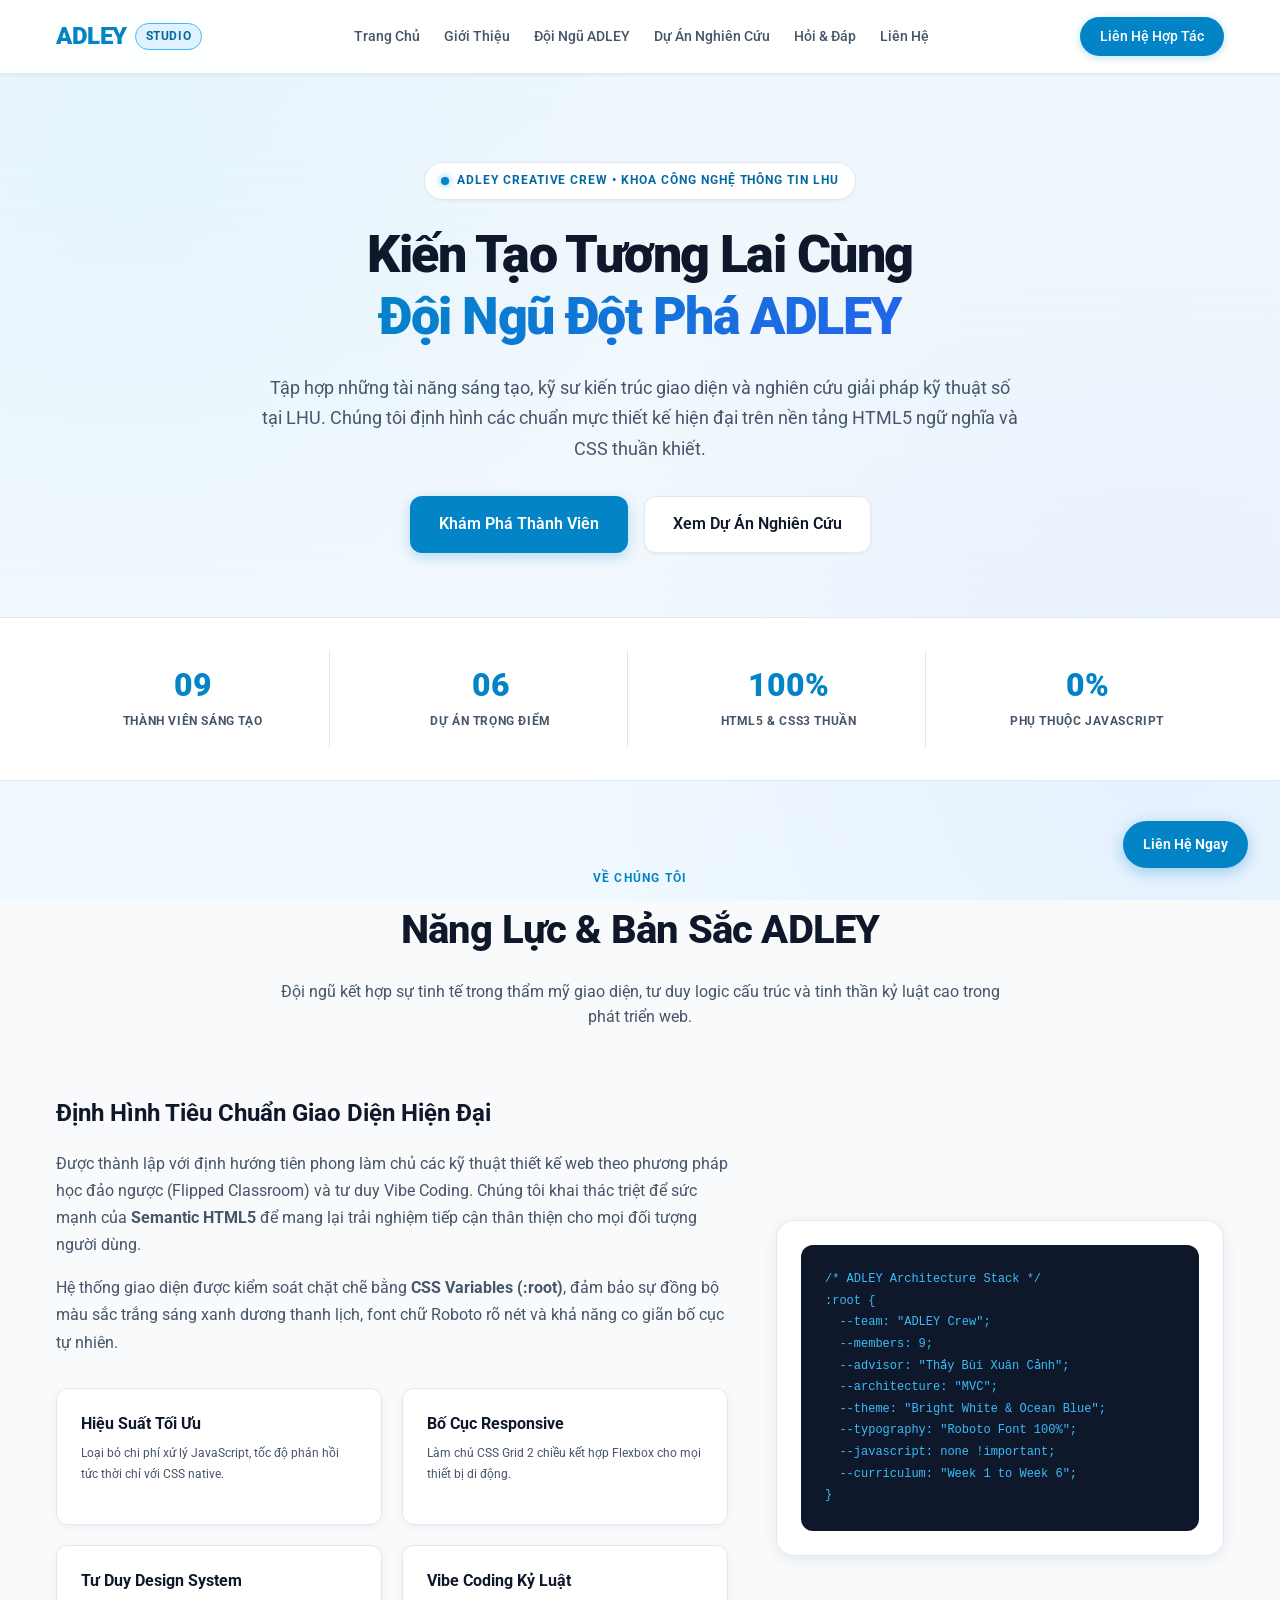
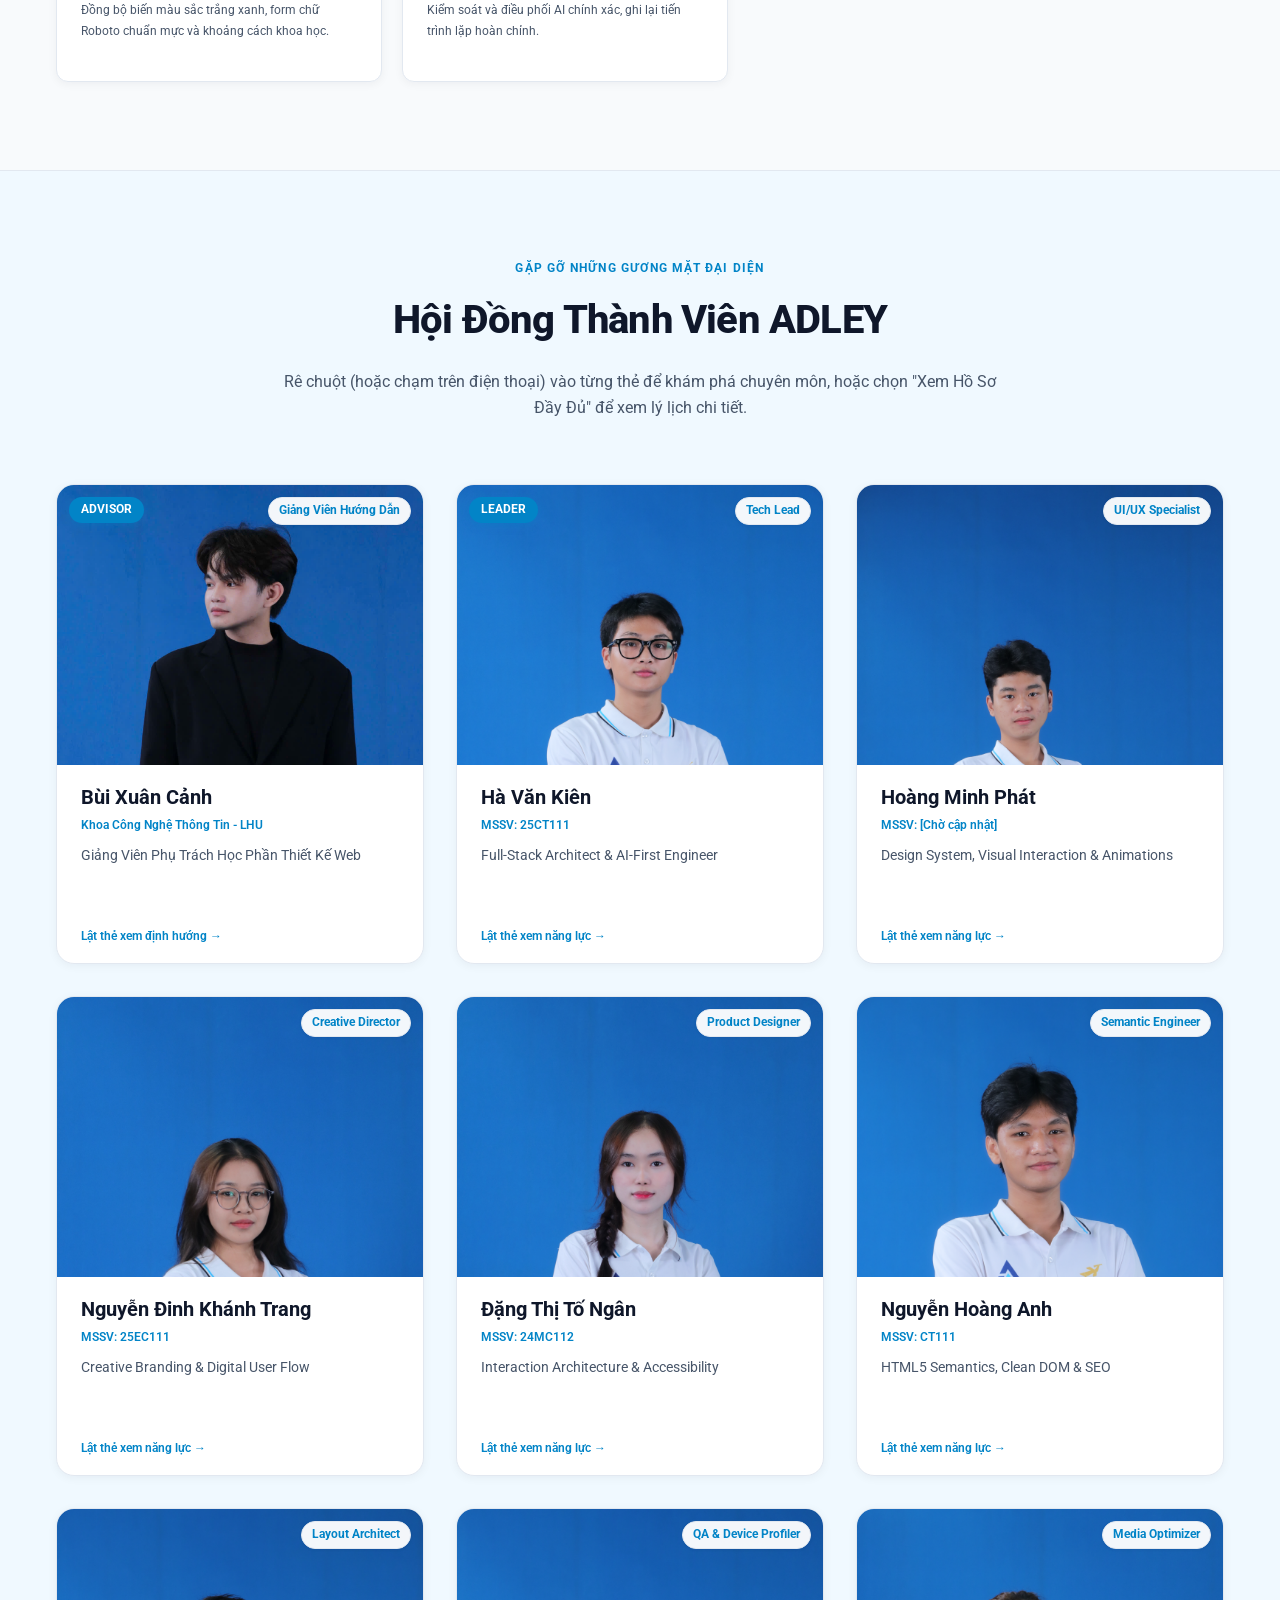
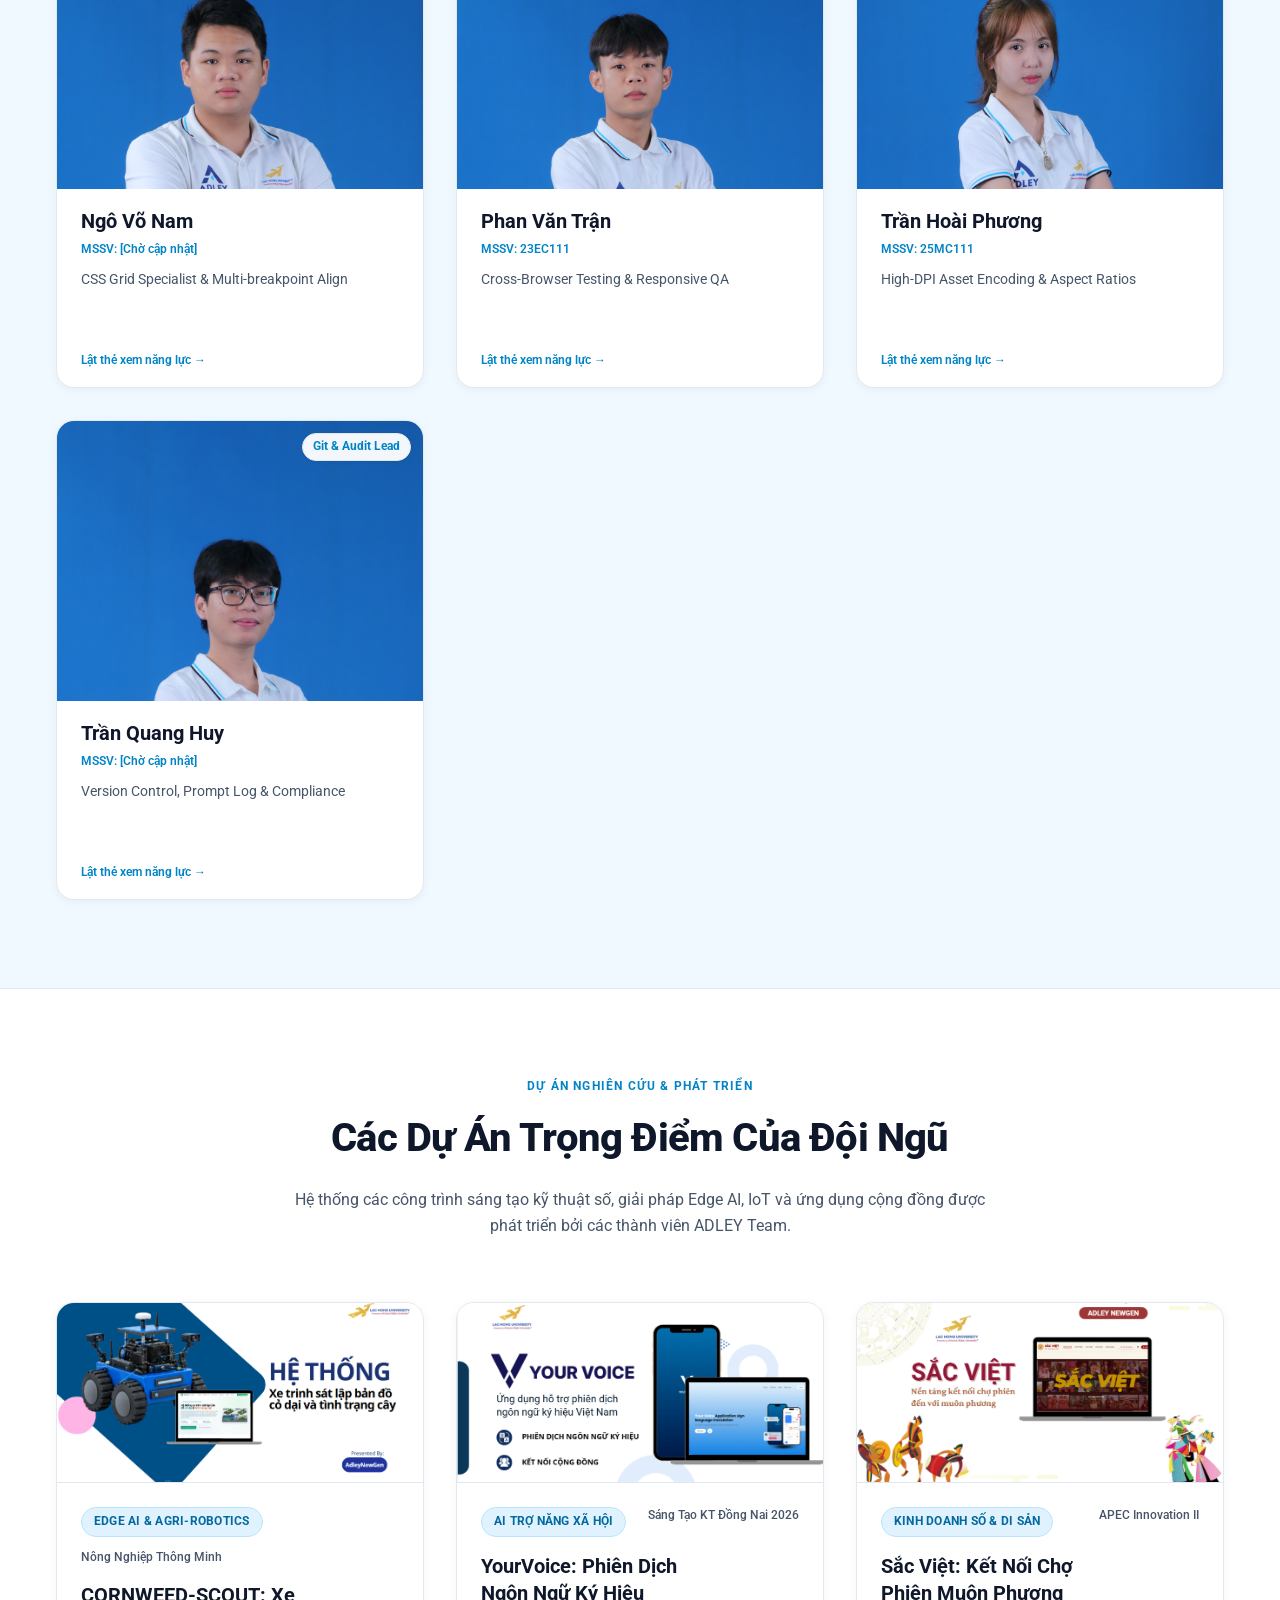
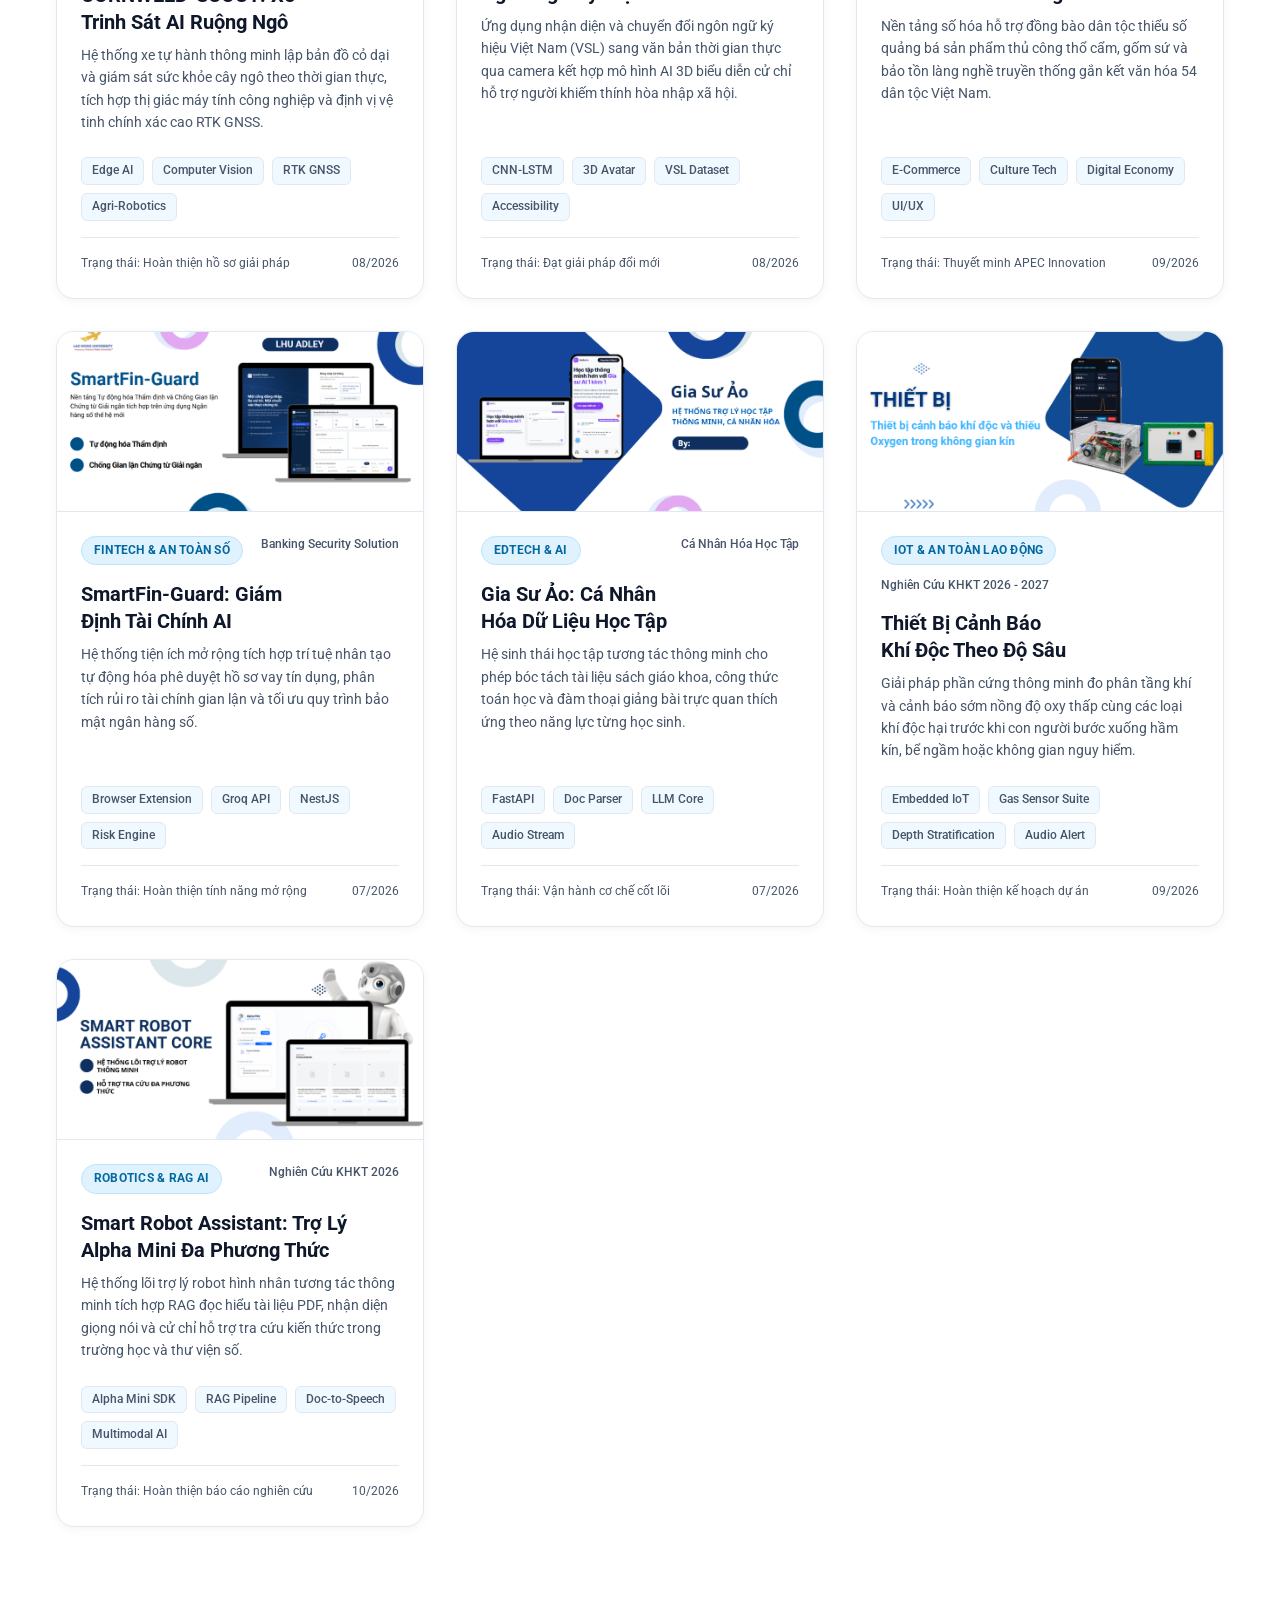
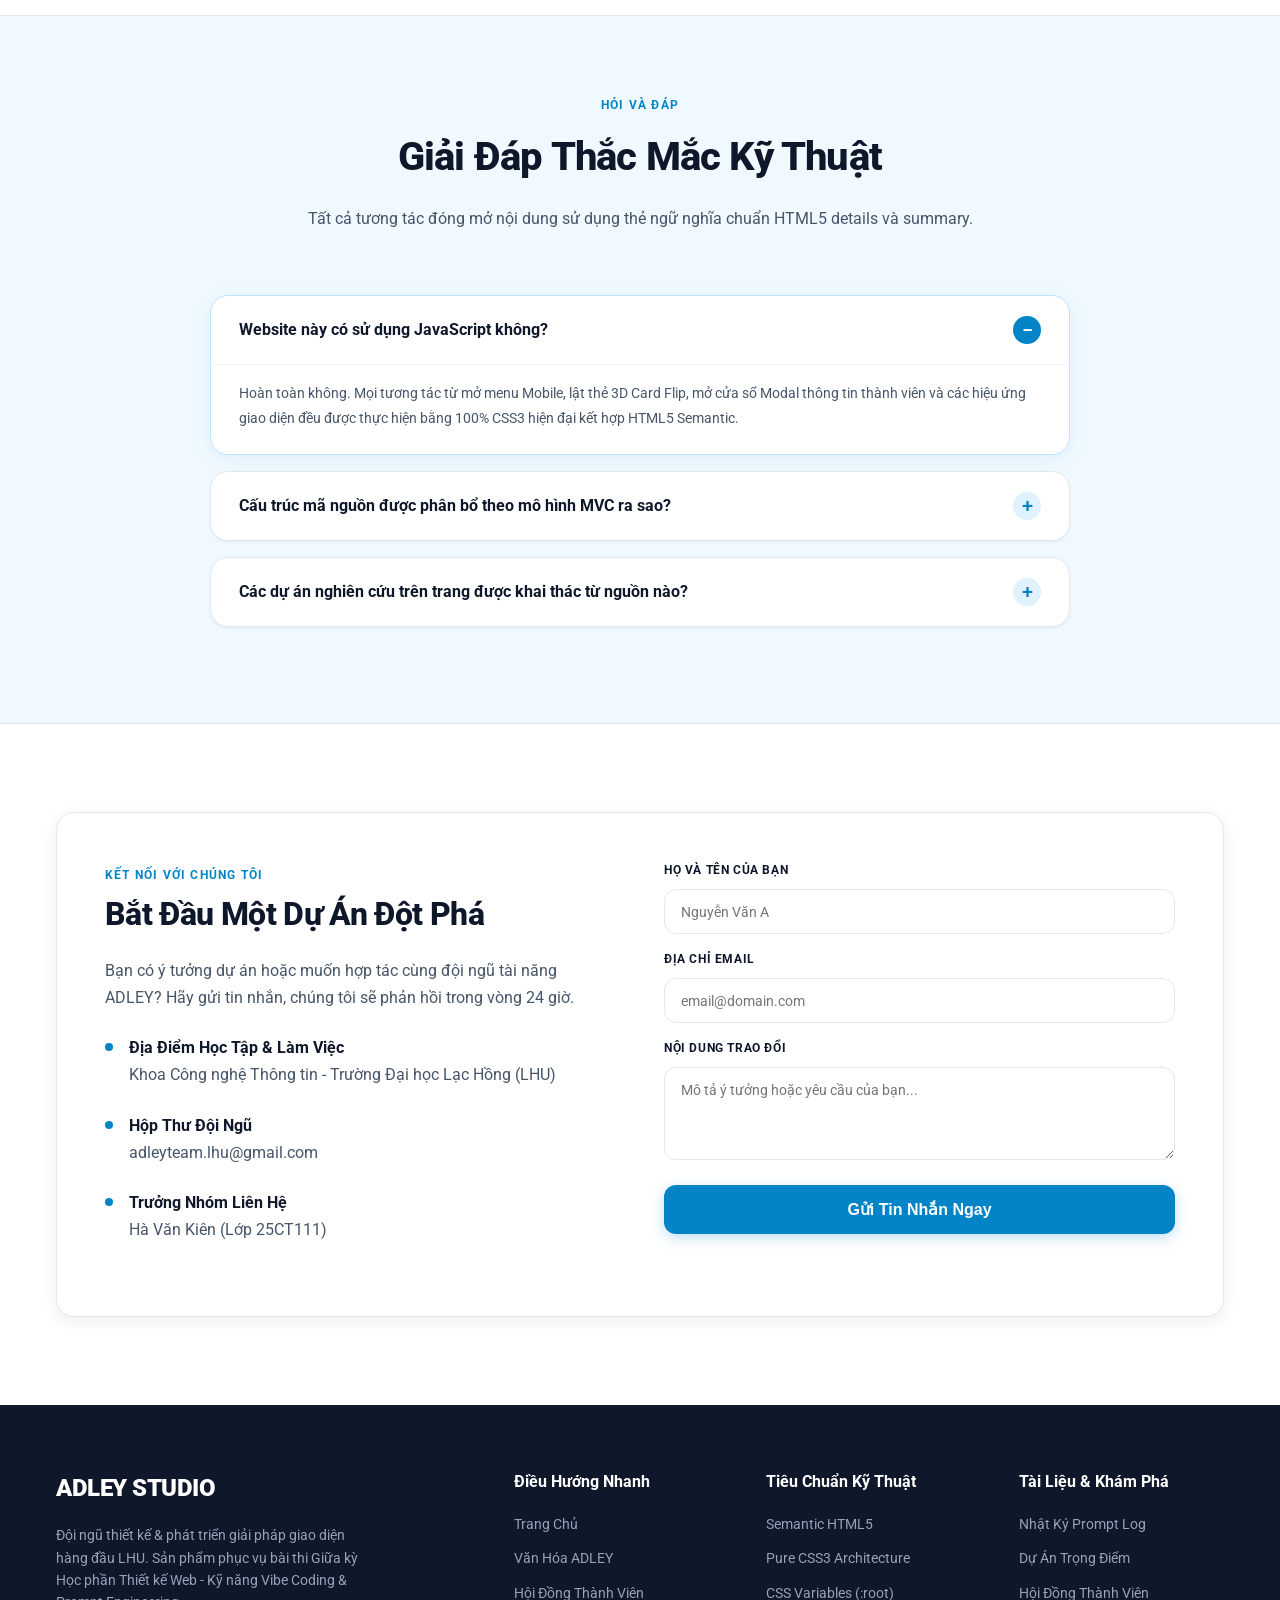
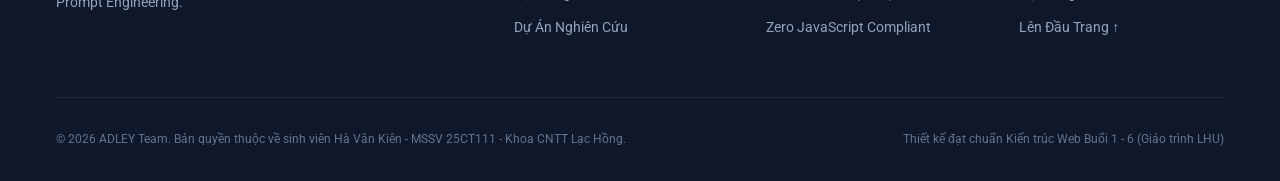
==== commit 2308501c: "feat(projects): automatically map all 7 real project images from image folder and record iteration 1" ====
--- a/index.html
+++ b/index.html
@@ -603,6 +603,7 @@
 
             <!-- PROJECT 1: CORNWEED-SCOUT -->
             <article class="project-card">
+              <img src="assets/images/project-cornweed-scout.png" alt="Mô hình xe trinh sát AI ruộng ngô CORNWEED-SCOUT" class="project-thumbnail" loading="lazy">
               <div class="project-card-header">
                 <span class="project-badge">Edge AI & Agri-Robotics</span>
                 <span class="project-contest">Nông Nghiệp Thông Minh</span>
@@ -627,6 +628,7 @@
 
             <!-- PROJECT 2: YOUR VOICE -->
             <article class="project-card">
+              <img src="assets/images/project-your-voice.png" alt="Giao diện ứng dụng phiên dịch ngôn ngữ ký hiệu YourVoice" class="project-thumbnail" loading="lazy">
               <div class="project-card-header">
                 <span class="project-badge">AI Trợ Năng Xã Hội</span>
                 <span class="project-contest">Sáng Tạo KT Đồng Nai 2026</span>
@@ -701,6 +703,7 @@
 
             <!-- PROJECT 5: GIA SƯ ẢO (AI VIRTUAL TUTOR) -->
             <article class="project-card">
+              <img src="assets/images/project-gia-su-ao.png" alt="Hệ thống học tập thông minh Gia Sư Ảo" class="project-thumbnail" loading="lazy">
               <div class="project-card-header">
                 <span class="project-badge">EdTech & AI</span>
                 <span class="project-contest">Cá Nhân Hóa Học Tập</span>
@@ -725,6 +728,7 @@
 
             <!-- PROJECT 6: THIẾT BỊ CẢNH BÁO KHÍ ĐỘC IOT -->
             <article class="project-card">
+              <img src="assets/images/project-canh-bao-khi-doc.png" alt="Mô hình thiết bị IoT đo khí độc và nồng độ oxy theo độ sâu" class="project-thumbnail" loading="lazy">
               <div class="project-card-header">
                 <span class="project-badge">IoT & An Toàn Lao Động</span>
                 <span class="project-contest">Nghiên Cứu KHKT 2026 - 2027</span>
@@ -749,7 +753,7 @@
 
             <!-- PROJECT 7: ALPHA MINI ROBOT ASSISTANT -->
             <article class="project-card">
-              <img src="assets/images/project-alpha-mini.jpg" alt="Robot thông minh Alpha Mini hỗ trợ tra cứu tài liệu" class="project-thumbnail" loading="lazy">
+              <img src="assets/images/project-alpha-mini.png" alt="Robot thông minh Alpha Mini hỗ trợ tra cứu tài liệu" class="project-thumbnail" loading="lazy">
               <div class="project-card-header">
                 <span class="project-badge">Robotics & RAG AI</span>
                 <span class="project-contest">Nghiên Cứu KHKT 2026</span>
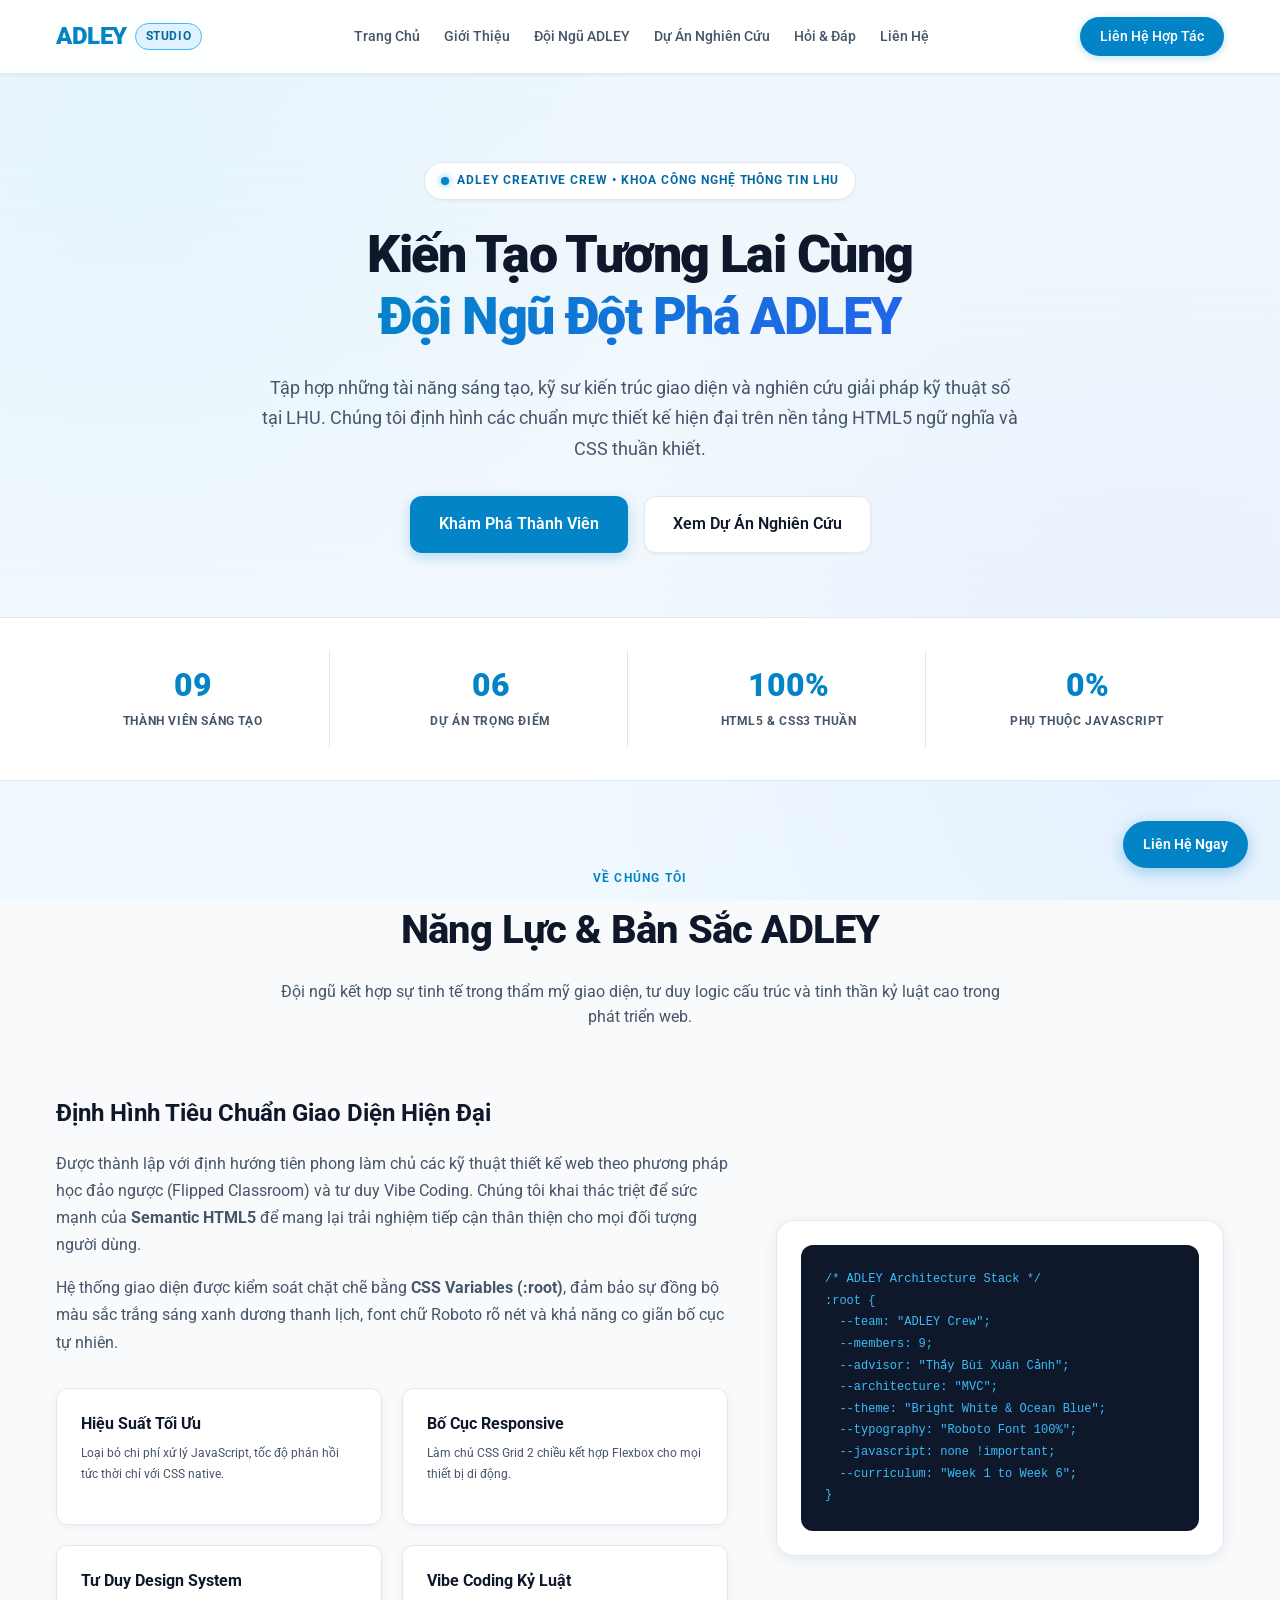
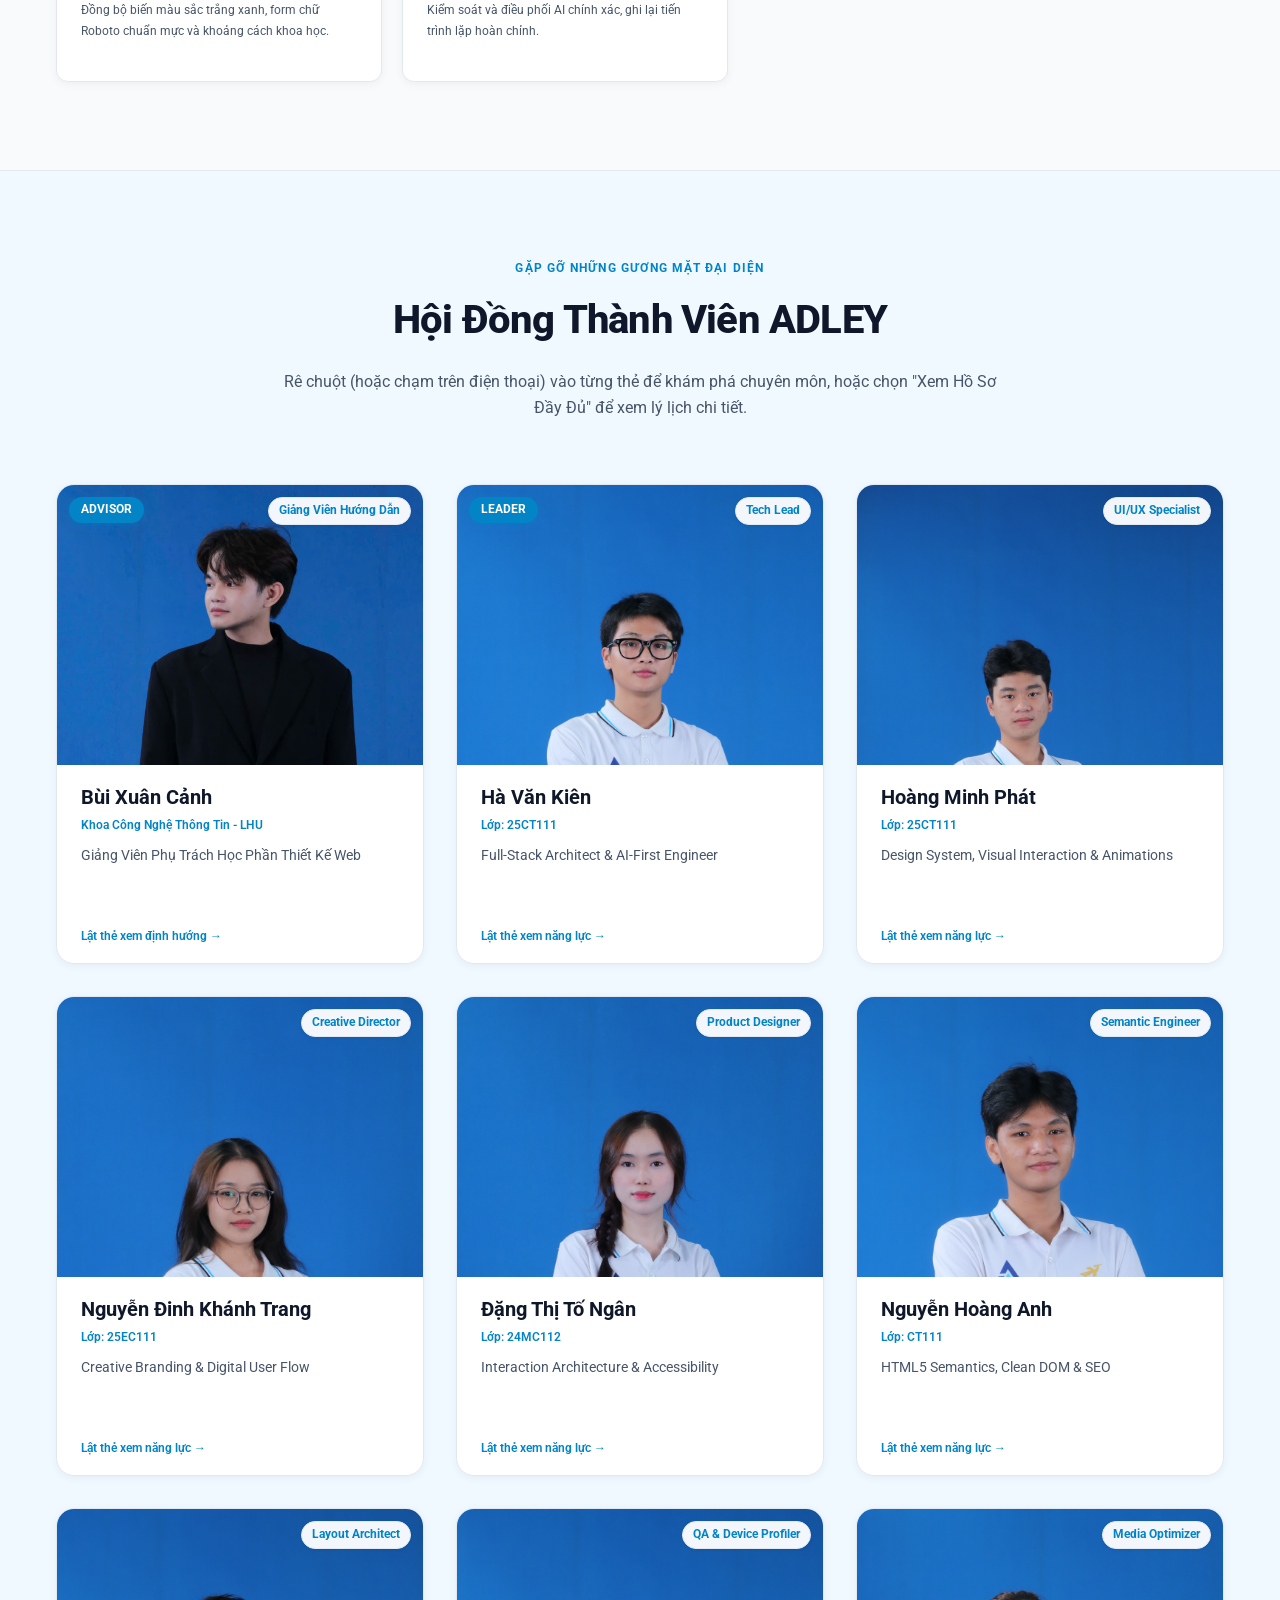
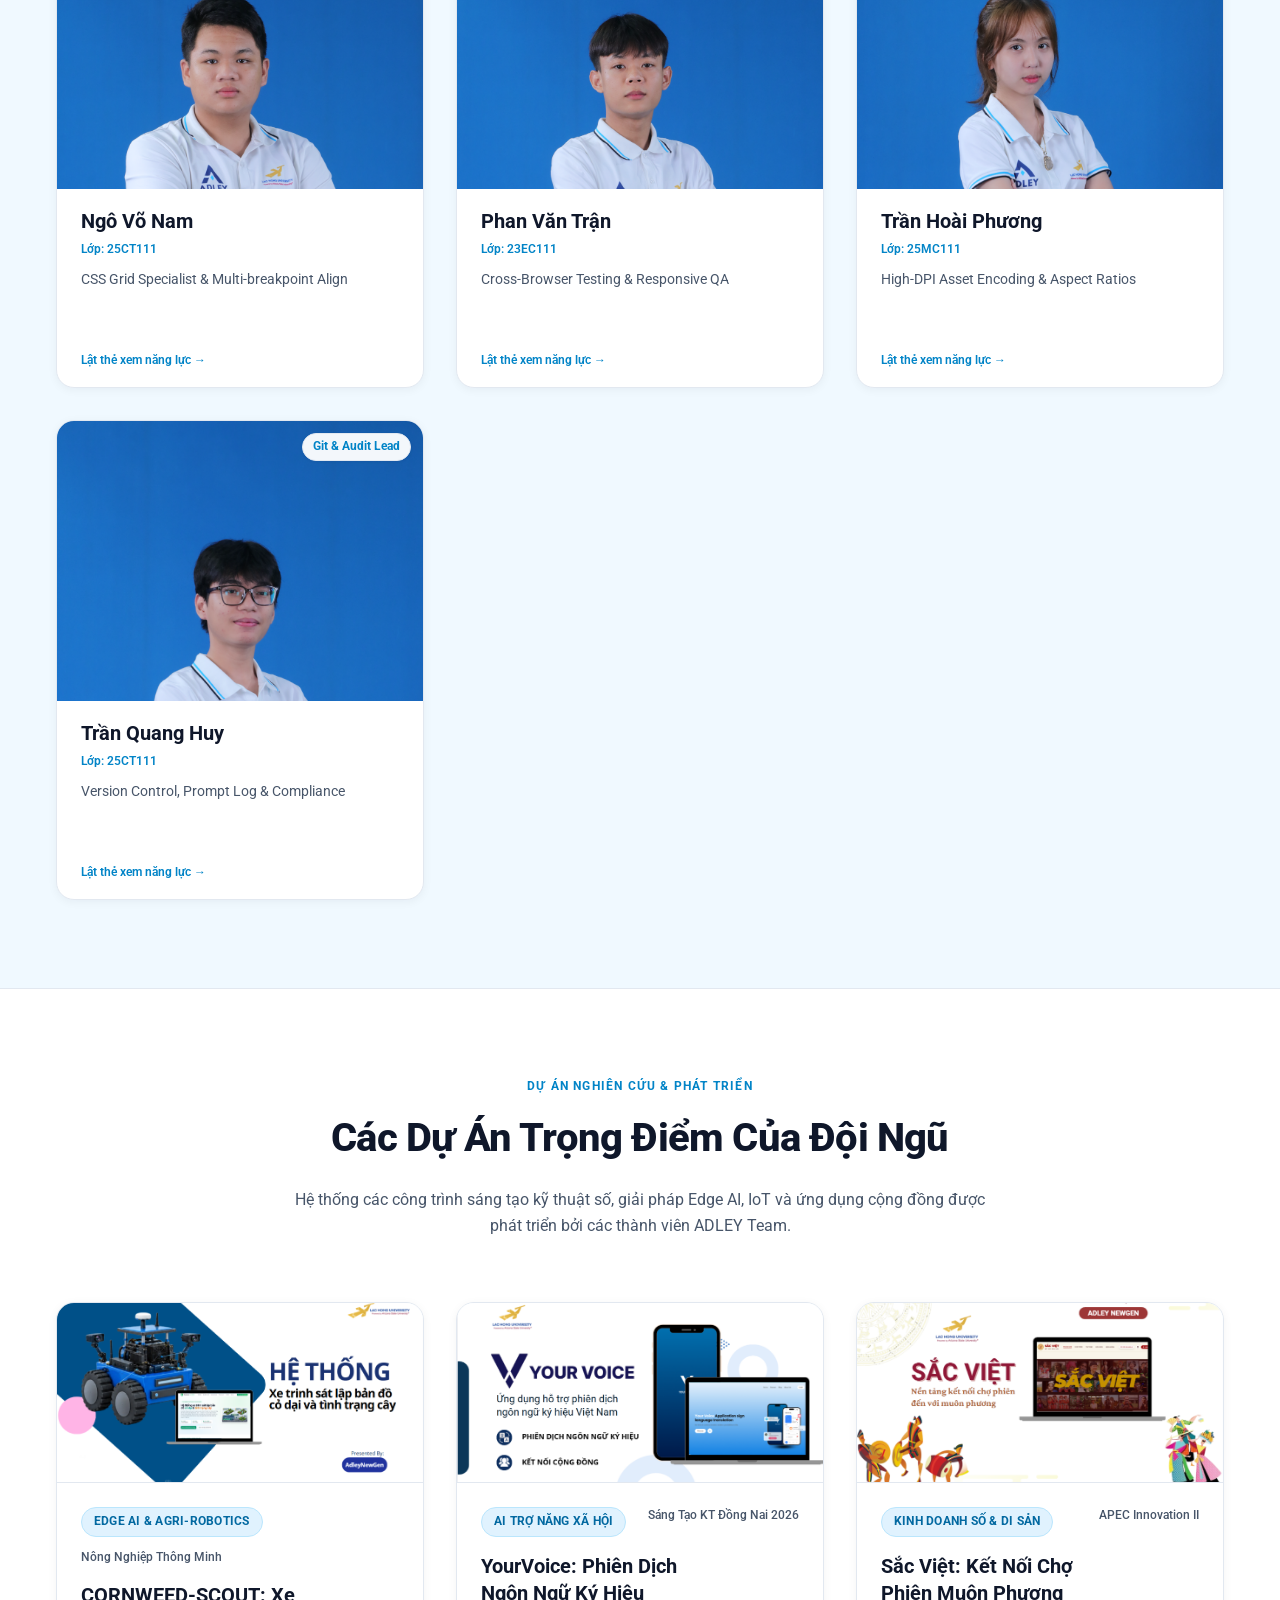
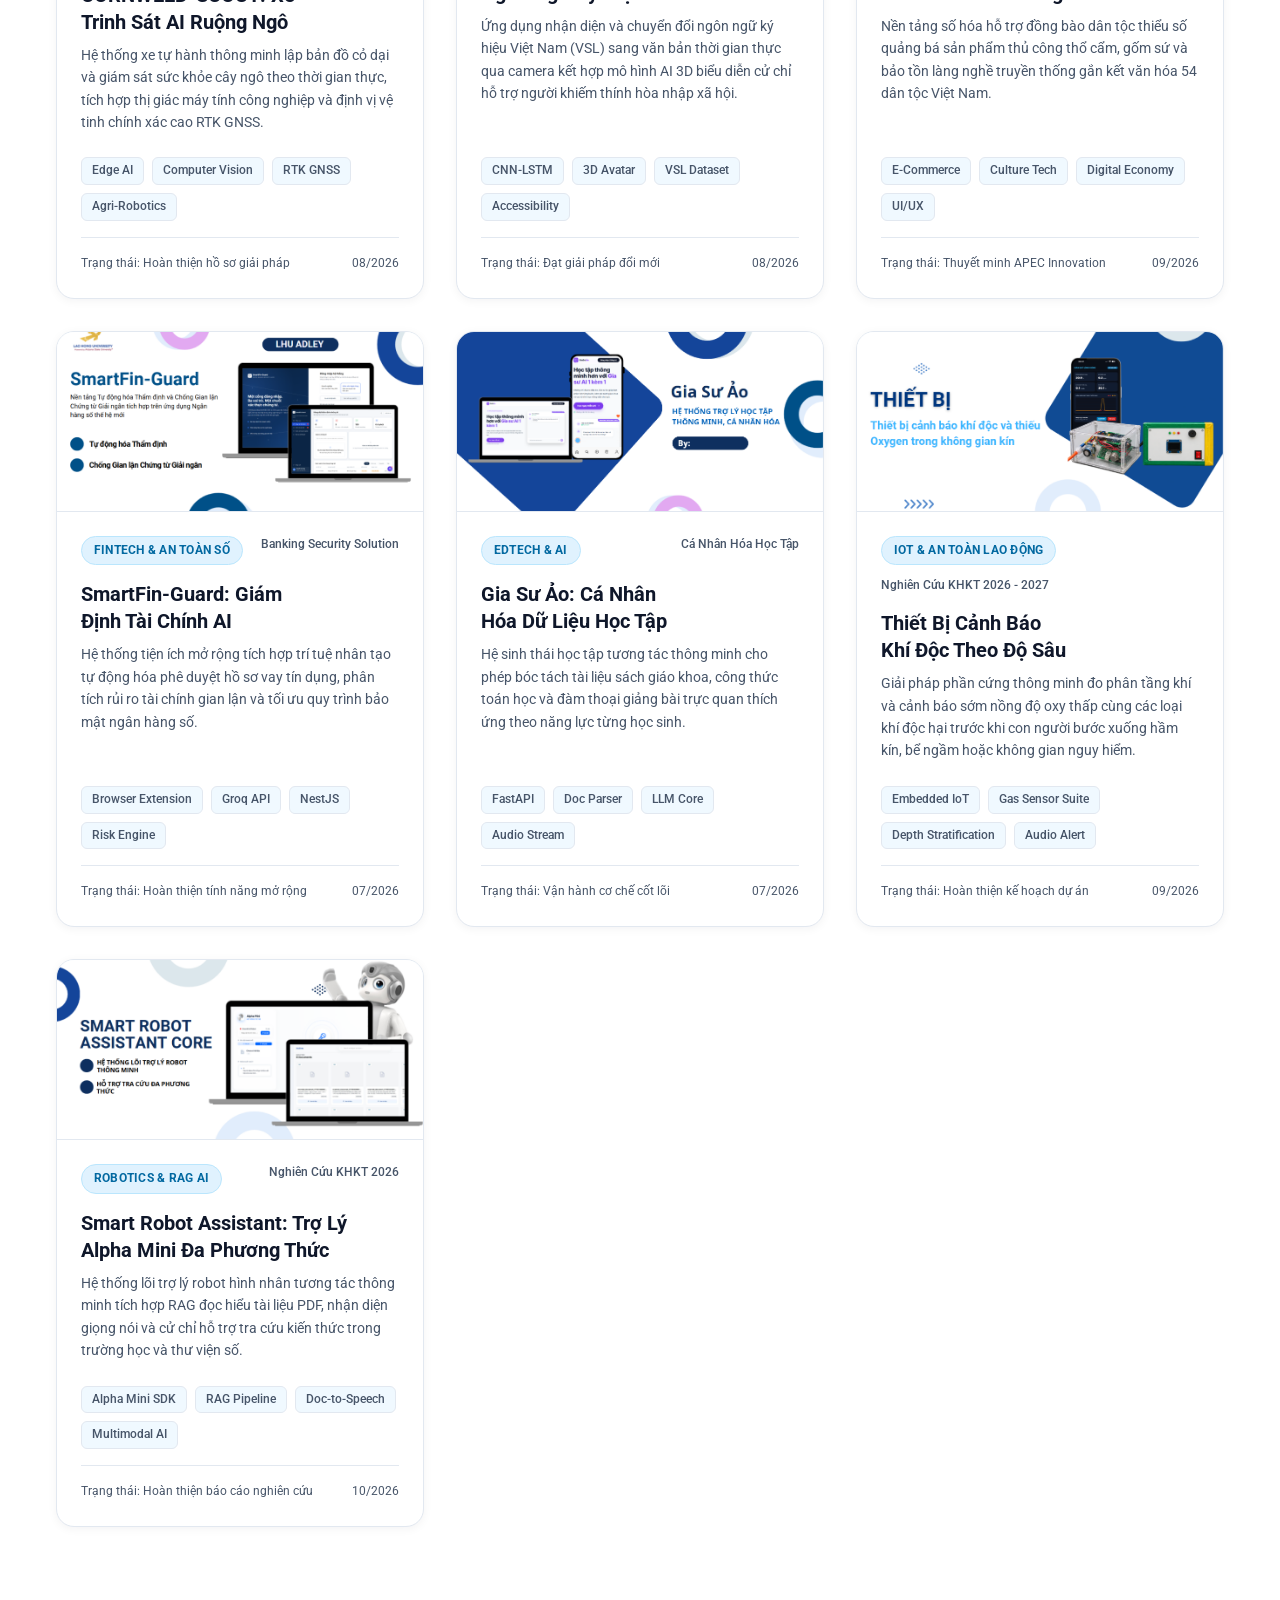
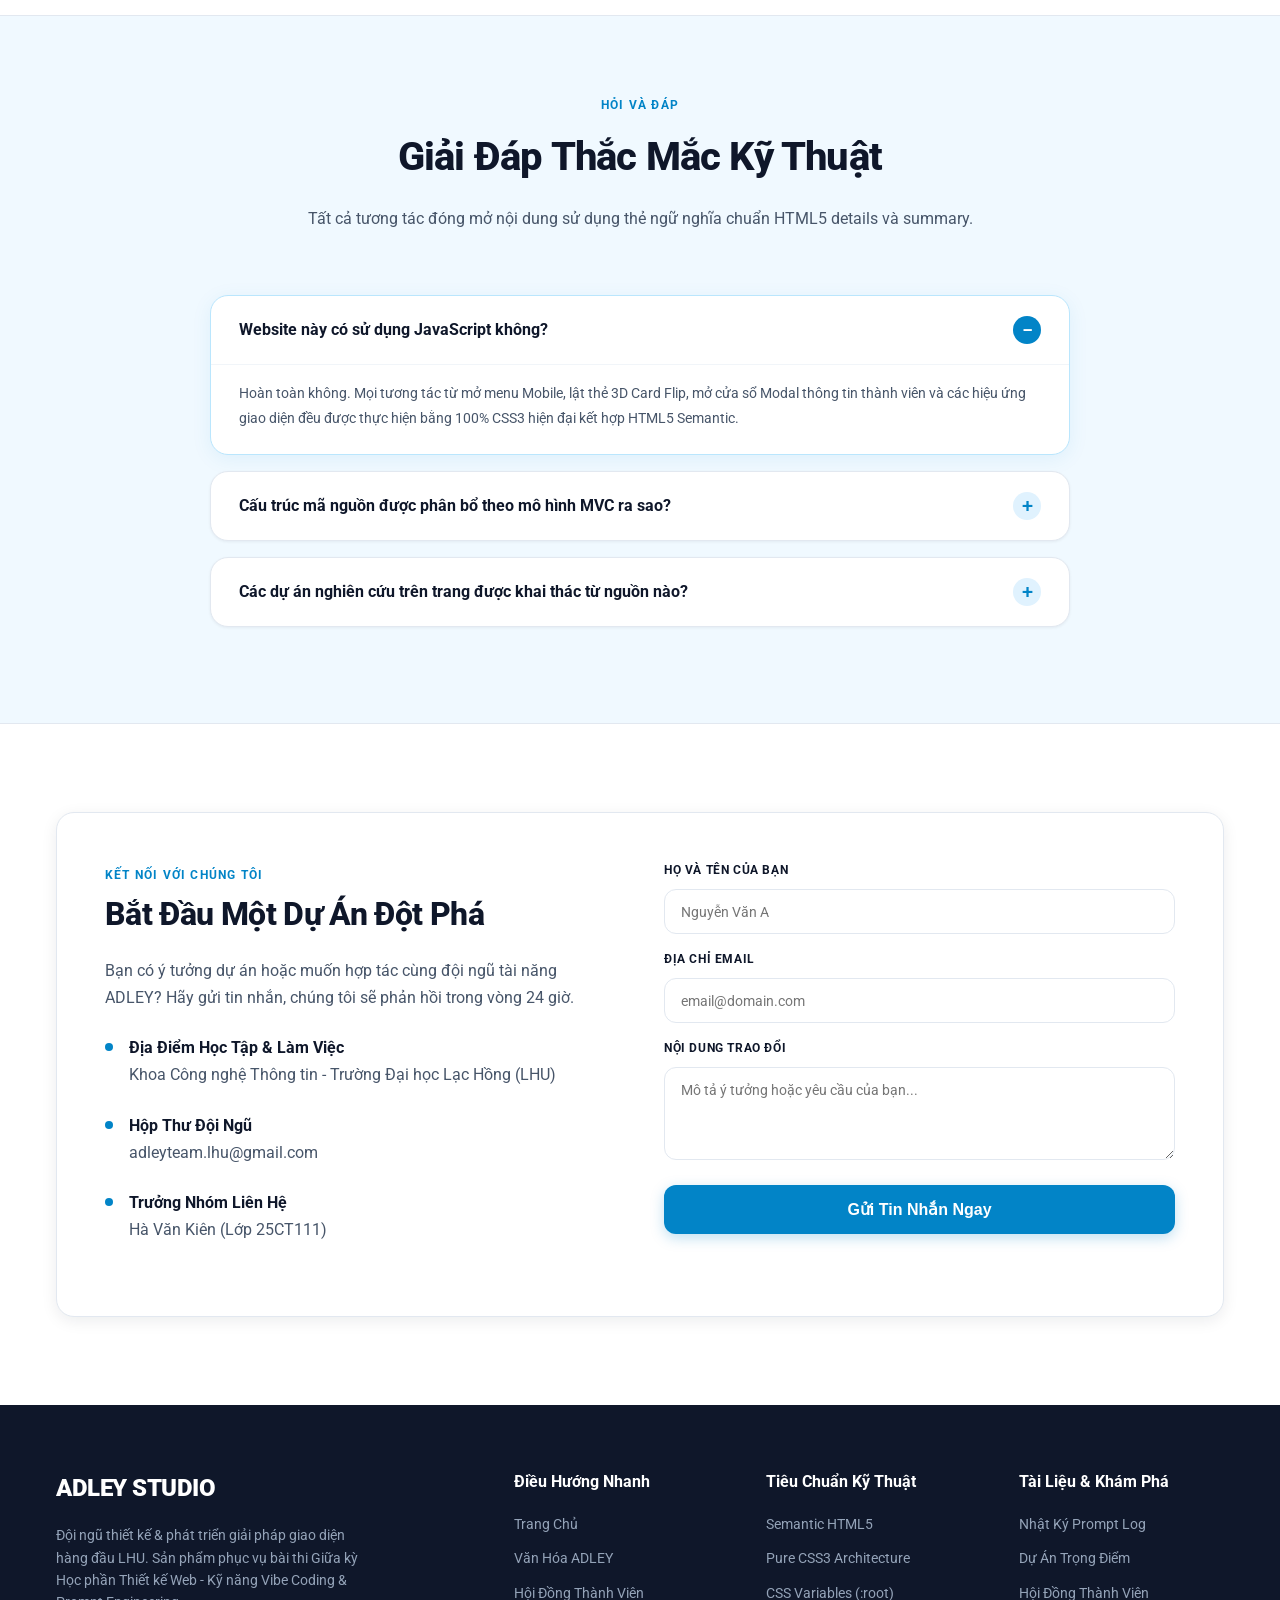
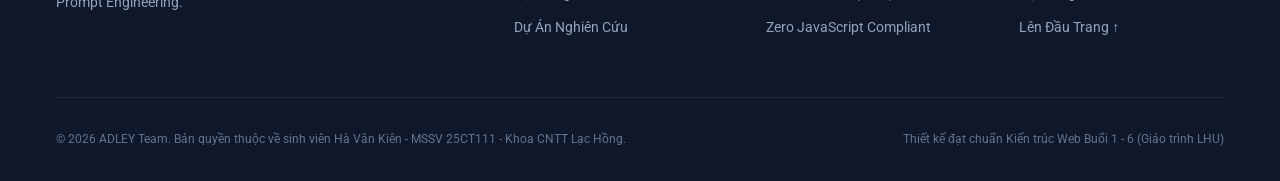
==== commit 46318fde: "refactor: replace MSSV label with Lop for all team members, record iteration 12" ====
--- a/index.html
+++ b/index.html
@@ -252,7 +252,7 @@
                   </figure>
                   <div class="member-info-front">
                     <h3 class="member-name">Hà Văn Kiên</h3>
-                    <div class="member-mssv">MSSV: 25CT111</div>
+                    <div class="member-mssv">Lớp: 25CT111</div>
                     <p class="member-headline">Full-Stack Architect & AI-First Engineer</p>
                     <div class="flip-hint"><span>Lật thẻ xem năng lực →</span></div>
                   </div>
@@ -290,7 +290,7 @@
                   </figure>
                   <div class="member-info-front">
                     <h3 class="member-name">Hoàng Minh Phát</h3>
-                    <div class="member-mssv">MSSV: <!-- TODO: nhập MSSV đúng cho Hoàng Minh Phát --> [Chờ cập nhật]</div>
+                    <div class="member-mssv">Lớp: 25CT111</div>
                     <p class="member-headline">Design System, Visual Interaction & Animations</p>
                     <div class="flip-hint"><span>Lật thẻ xem năng lực →</span></div>
                   </div>
@@ -328,7 +328,7 @@
                   </figure>
                   <div class="member-info-front">
                     <h3 class="member-name">Nguyễn Đinh Khánh Trang</h3>
-                    <div class="member-mssv">MSSV: 25EC111</div>
+                    <div class="member-mssv">Lớp: 25EC111</div>
                     <p class="member-headline">Creative Branding & Digital User Flow</p>
                     <div class="flip-hint"><span>Lật thẻ xem năng lực →</span></div>
                   </div>
@@ -366,7 +366,7 @@
                   </figure>
                   <div class="member-info-front">
                     <h3 class="member-name">Đặng Thị Tố Ngân</h3>
-                    <div class="member-mssv">MSSV: 24MC112</div>
+                    <div class="member-mssv">Lớp: 24MC112</div>
                     <p class="member-headline">Interaction Architecture & Accessibility</p>
                     <div class="flip-hint"><span>Lật thẻ xem năng lực →</span></div>
                   </div>
@@ -404,7 +404,7 @@
                   </figure>
                   <div class="member-info-front">
                     <h3 class="member-name">Nguyễn Hoàng Anh</h3>
-                    <div class="member-mssv">MSSV: CT111</div>
+                    <div class="member-mssv">Lớp: CT111</div>
                     <p class="member-headline">HTML5 Semantics, Clean DOM & SEO</p>
                     <div class="flip-hint"><span>Lật thẻ xem năng lực →</span></div>
                   </div>
@@ -442,7 +442,7 @@
                   </figure>
                   <div class="member-info-front">
                     <h3 class="member-name">Ngô Võ Nam</h3>
-                    <div class="member-mssv">MSSV: <!-- TODO: nhập MSSV đúng cho Ngô Võ Nam --> [Chờ cập nhật]</div>
+                    <div class="member-mssv">Lớp: 25CT111</div>
                     <p class="member-headline">CSS Grid Specialist & Multi-breakpoint Align</p>
                     <div class="flip-hint"><span>Lật thẻ xem năng lực →</span></div>
                   </div>
@@ -480,7 +480,7 @@
                   </figure>
                   <div class="member-info-front">
                     <h3 class="member-name">Phan Văn Trận</h3>
-                    <div class="member-mssv">MSSV: 23EC111</div>
+                    <div class="member-mssv">Lớp: 23EC111</div>
                     <p class="member-headline">Cross-Browser Testing & Responsive QA</p>
                     <div class="flip-hint"><span>Lật thẻ xem năng lực →</span></div>
                   </div>
@@ -518,7 +518,7 @@
                   </figure>
                   <div class="member-info-front">
                     <h3 class="member-name">Trần Hoài Phương</h3>
-                    <div class="member-mssv">MSSV: 25MC111</div>
+                    <div class="member-mssv">Lớp: 25MC111</div>
                     <p class="member-headline">High-DPI Asset Encoding & Aspect Ratios</p>
                     <div class="flip-hint"><span>Lật thẻ xem năng lực →</span></div>
                   </div>
@@ -556,7 +556,7 @@
                   </figure>
                   <div class="member-info-front">
                     <h3 class="member-name">Trần Quang Huy</h3>
-                    <div class="member-mssv">MSSV: <!-- TODO: nhập MSSV đúng cho Trần Quang Huy --> [Chờ cập nhật]</div>
+                    <div class="member-mssv">Lớp: 25CT111</div>
                     <p class="member-headline">Version Control, Prompt Log & Compliance</p>
                     <div class="flip-hint"><span>Lật thẻ xem năng lực →</span></div>
                   </div>
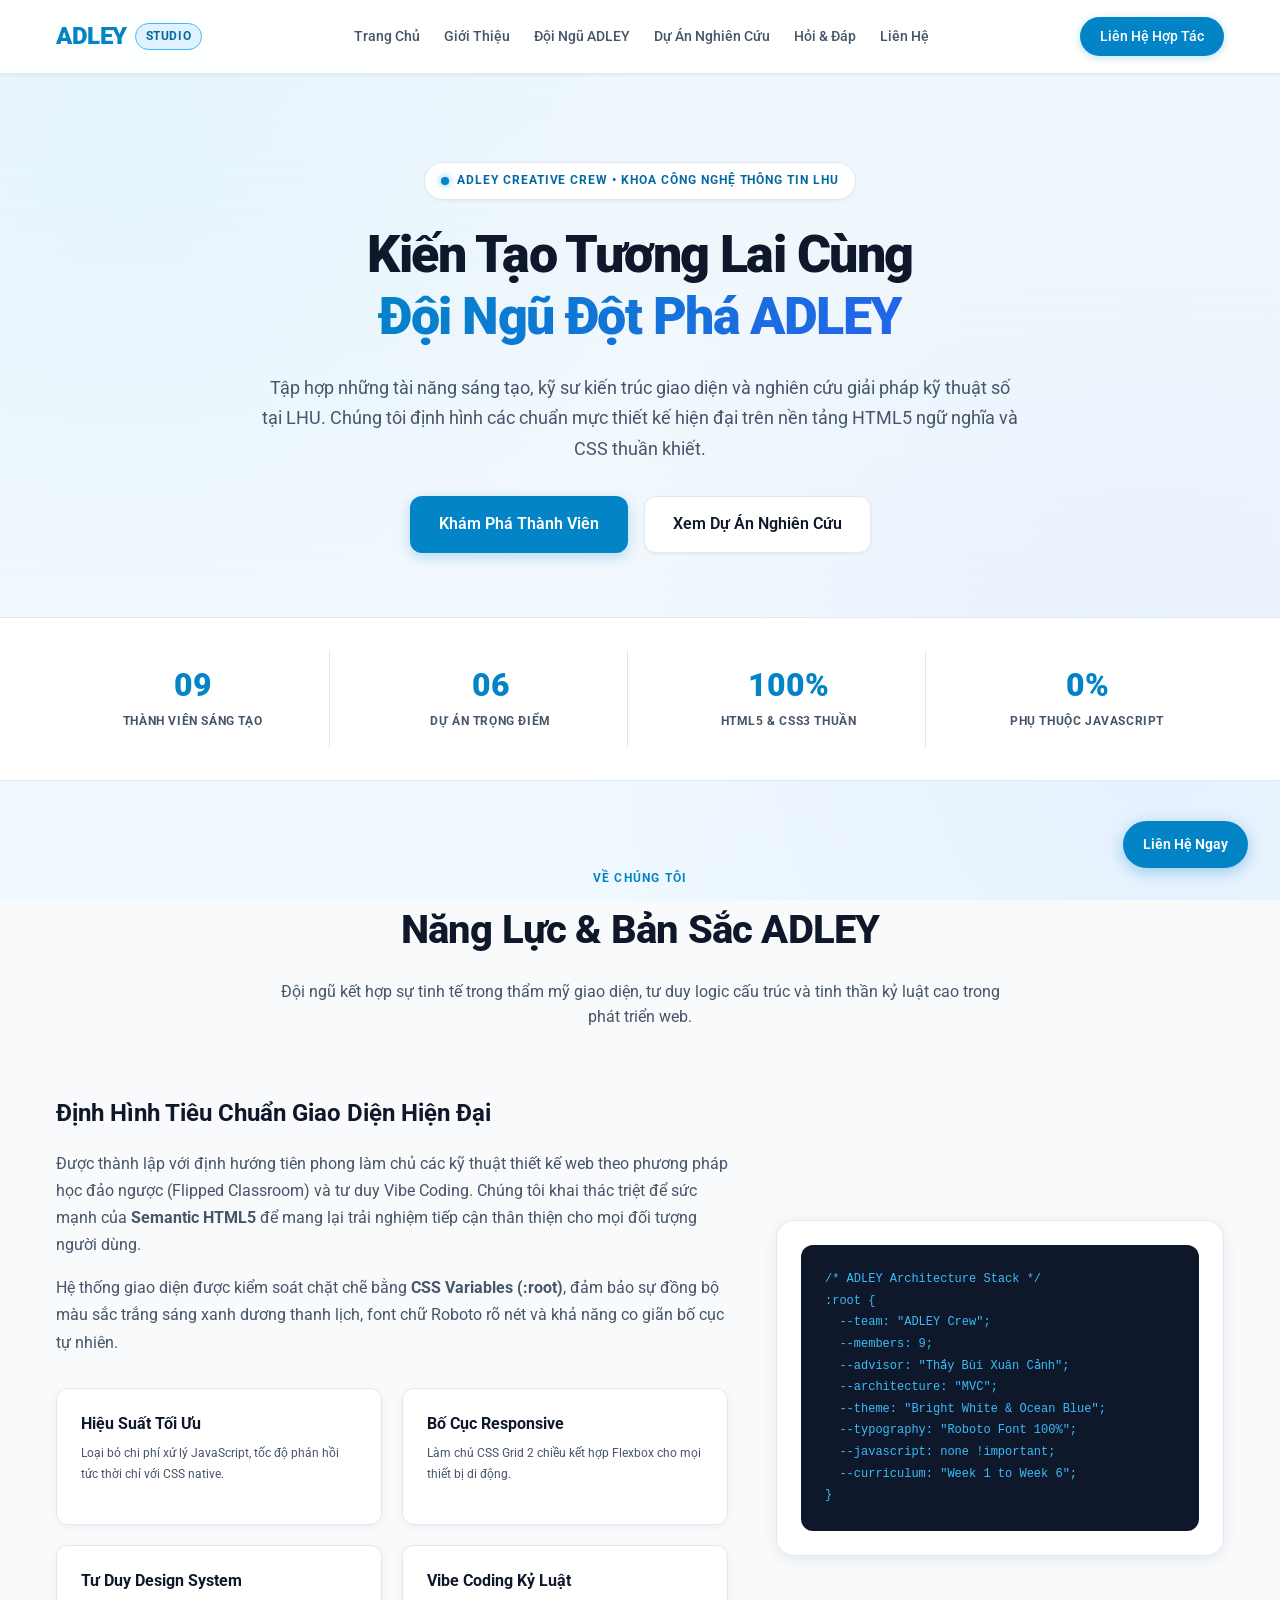
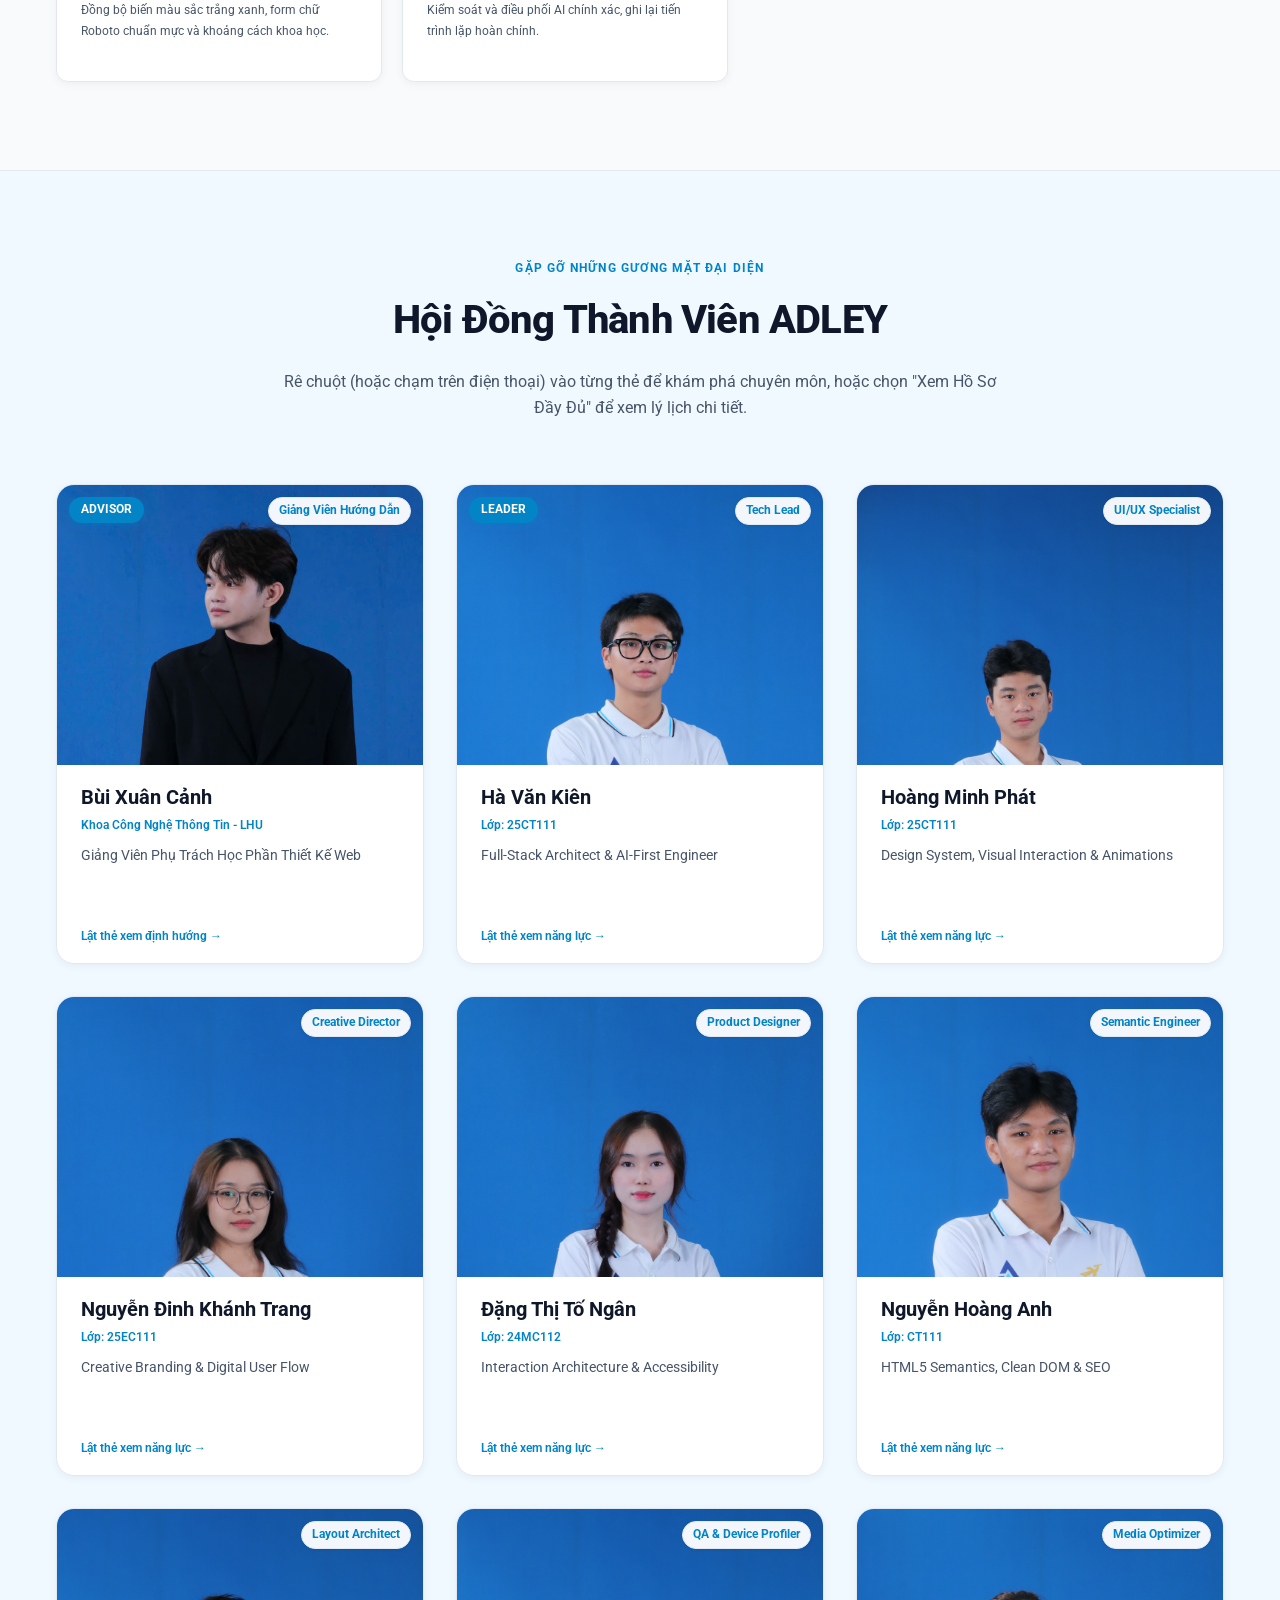
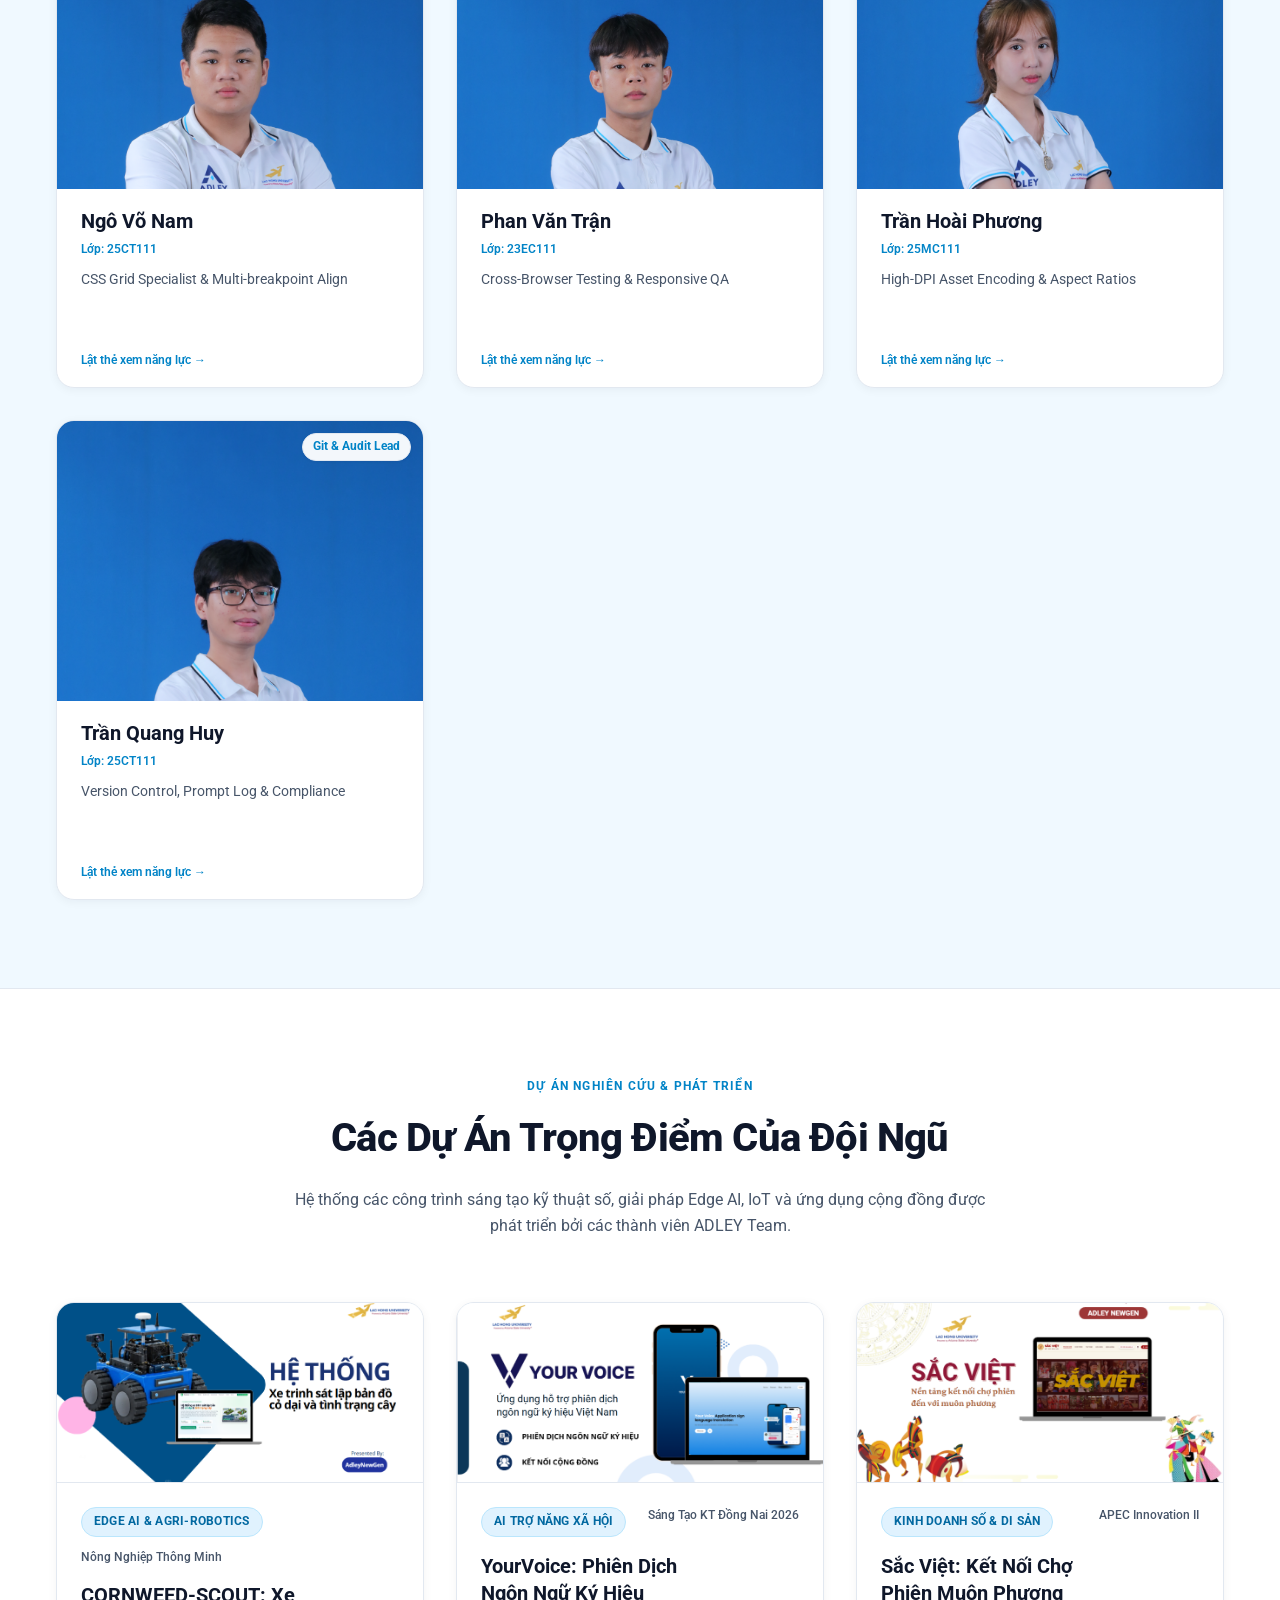
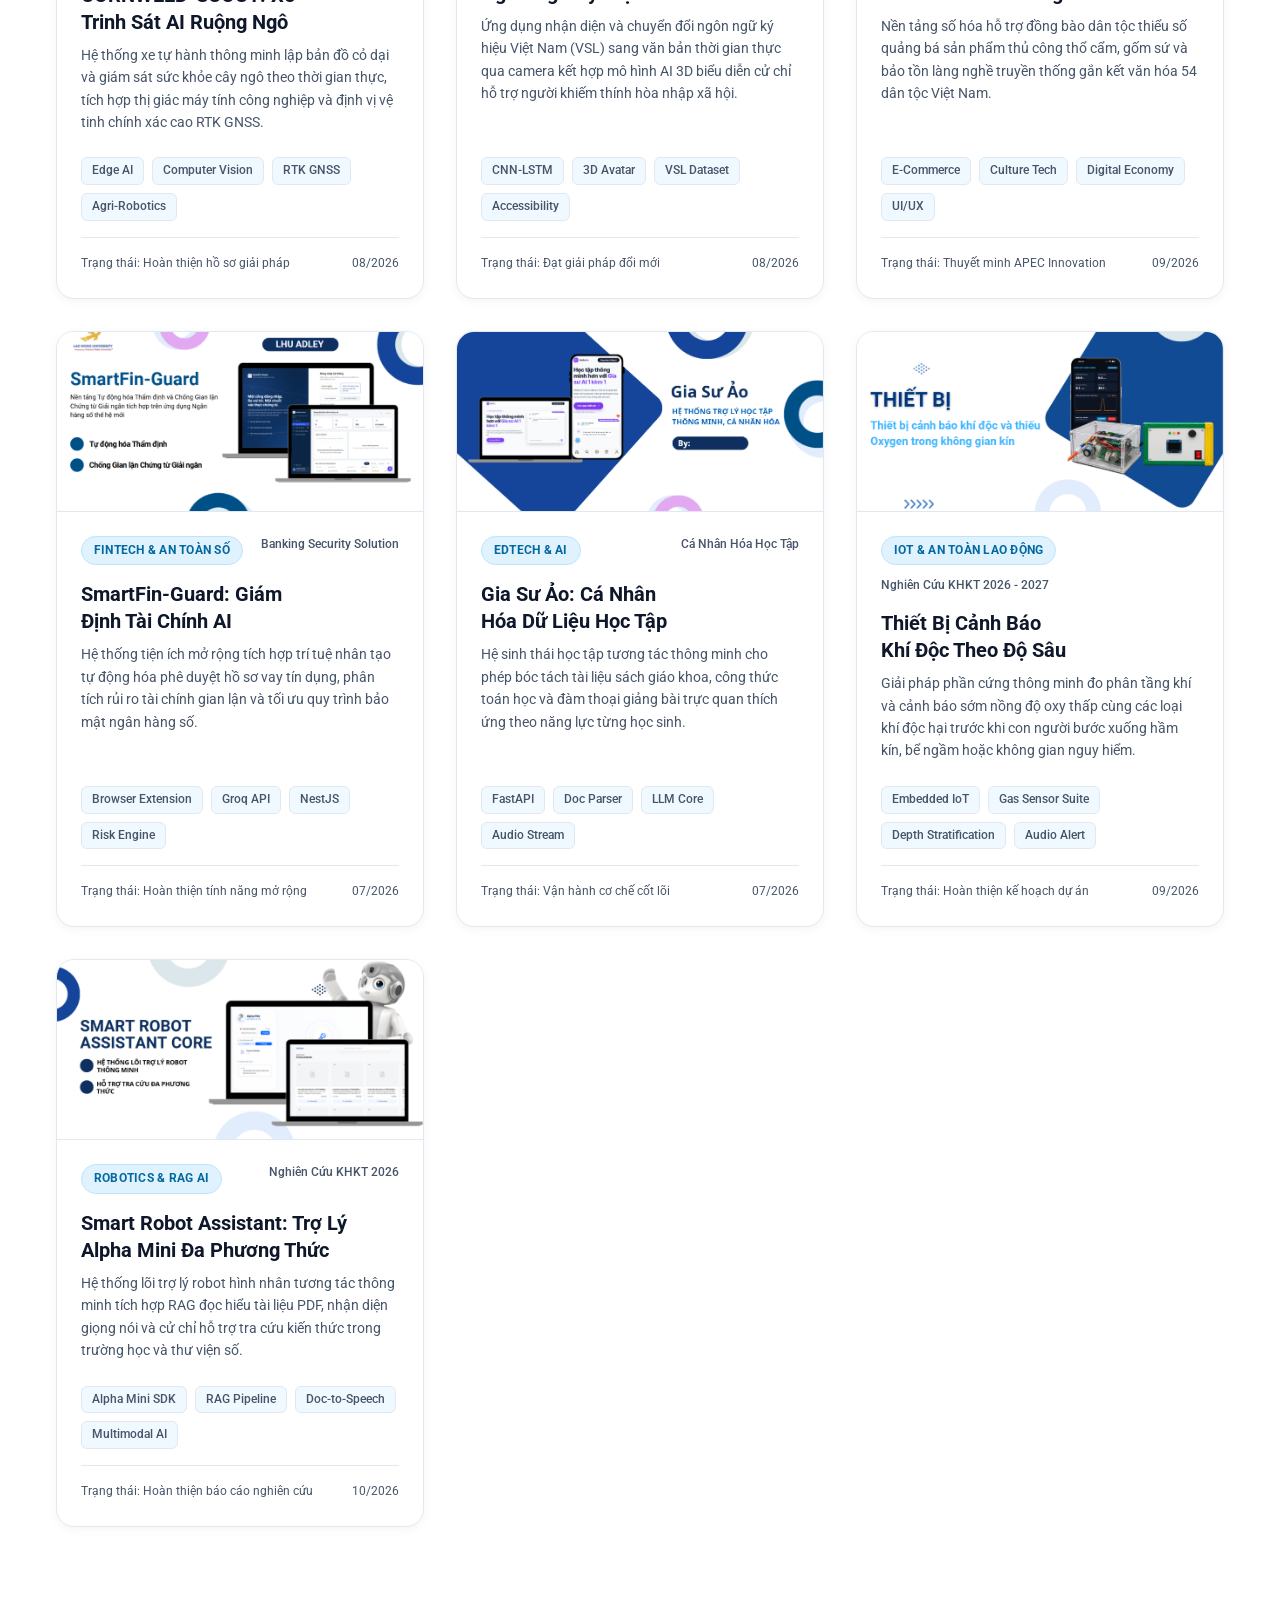
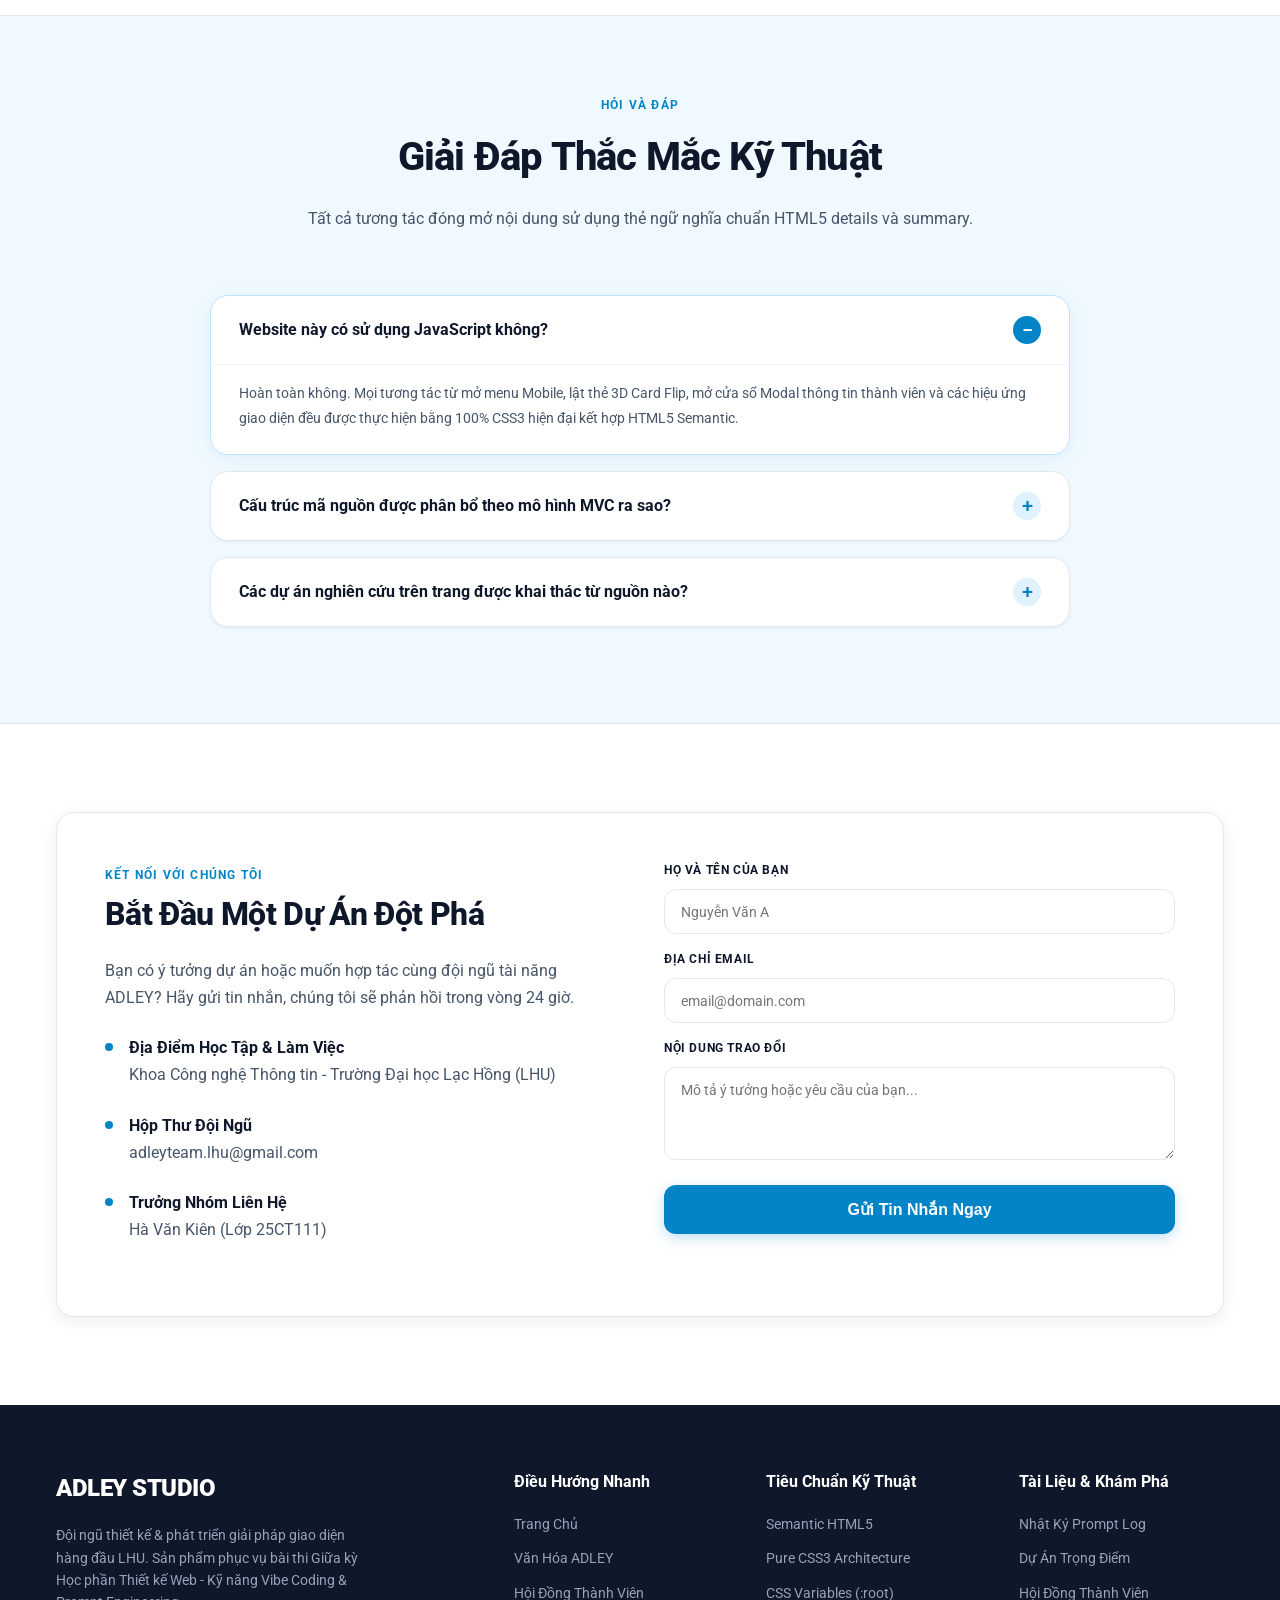
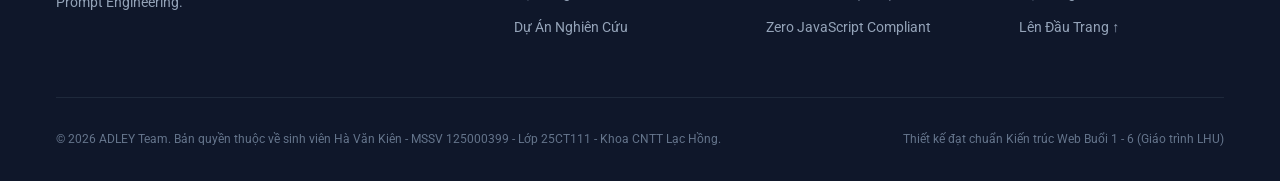
==== commit 4ad997e9: "chore: prepare repository for submission, update MSSV 125000399, clean web-safe images, update READM" ====
--- a/index.html
+++ b/index.html
@@ -5,7 +5,7 @@
   <meta name="viewport" content="width=device-width, initial-scale=1.0">
   <meta name="description" content="ADLEY Team - Đội ngũ sáng tạo và phát triển giải pháp công nghệ kỹ thuật số hàng đầu Khoa CNTT - Đại học Lạc Hồng. Giới thiệu 9 chuyên gia và các dự án Edge AI, IoT, FinTech.">
   <meta name="keywords" content="ADLEY, ADLEY Team, Thiết kế Web, Vibe Coding, Prompt Engineering, HTML5, CSS3, LHU">
-  <meta name="author" content="Hà Văn Kiên - 25CT111">
+  <meta name="author" content="Hà Văn Kiên - 125000399">
   
   <title>ADLEY Team | Đội Ngũ Sáng Tạo & Đột Phá Công Nghệ</title>
 
@@ -922,7 +922,7 @@
         </div>
 
         <div class="footer-bottom">
-          <p>© 2026 ADLEY Team. Bản quyền thuộc về sinh viên Hà Văn Kiên - MSSV 25CT111 - Khoa CNTT Lạc Hồng.</p>
+          <p>© 2026 ADLEY Team. Bản quyền thuộc về sinh viên Hà Văn Kiên - MSSV 125000399 - Lớp 25CT111 - Khoa CNTT Lạc Hồng.</p>
           <p>Thiết kế đạt chuẩn Kiến trúc Web Buổi 1 - 6 (Giáo trình LHU)</p>
         </div>
       </div>
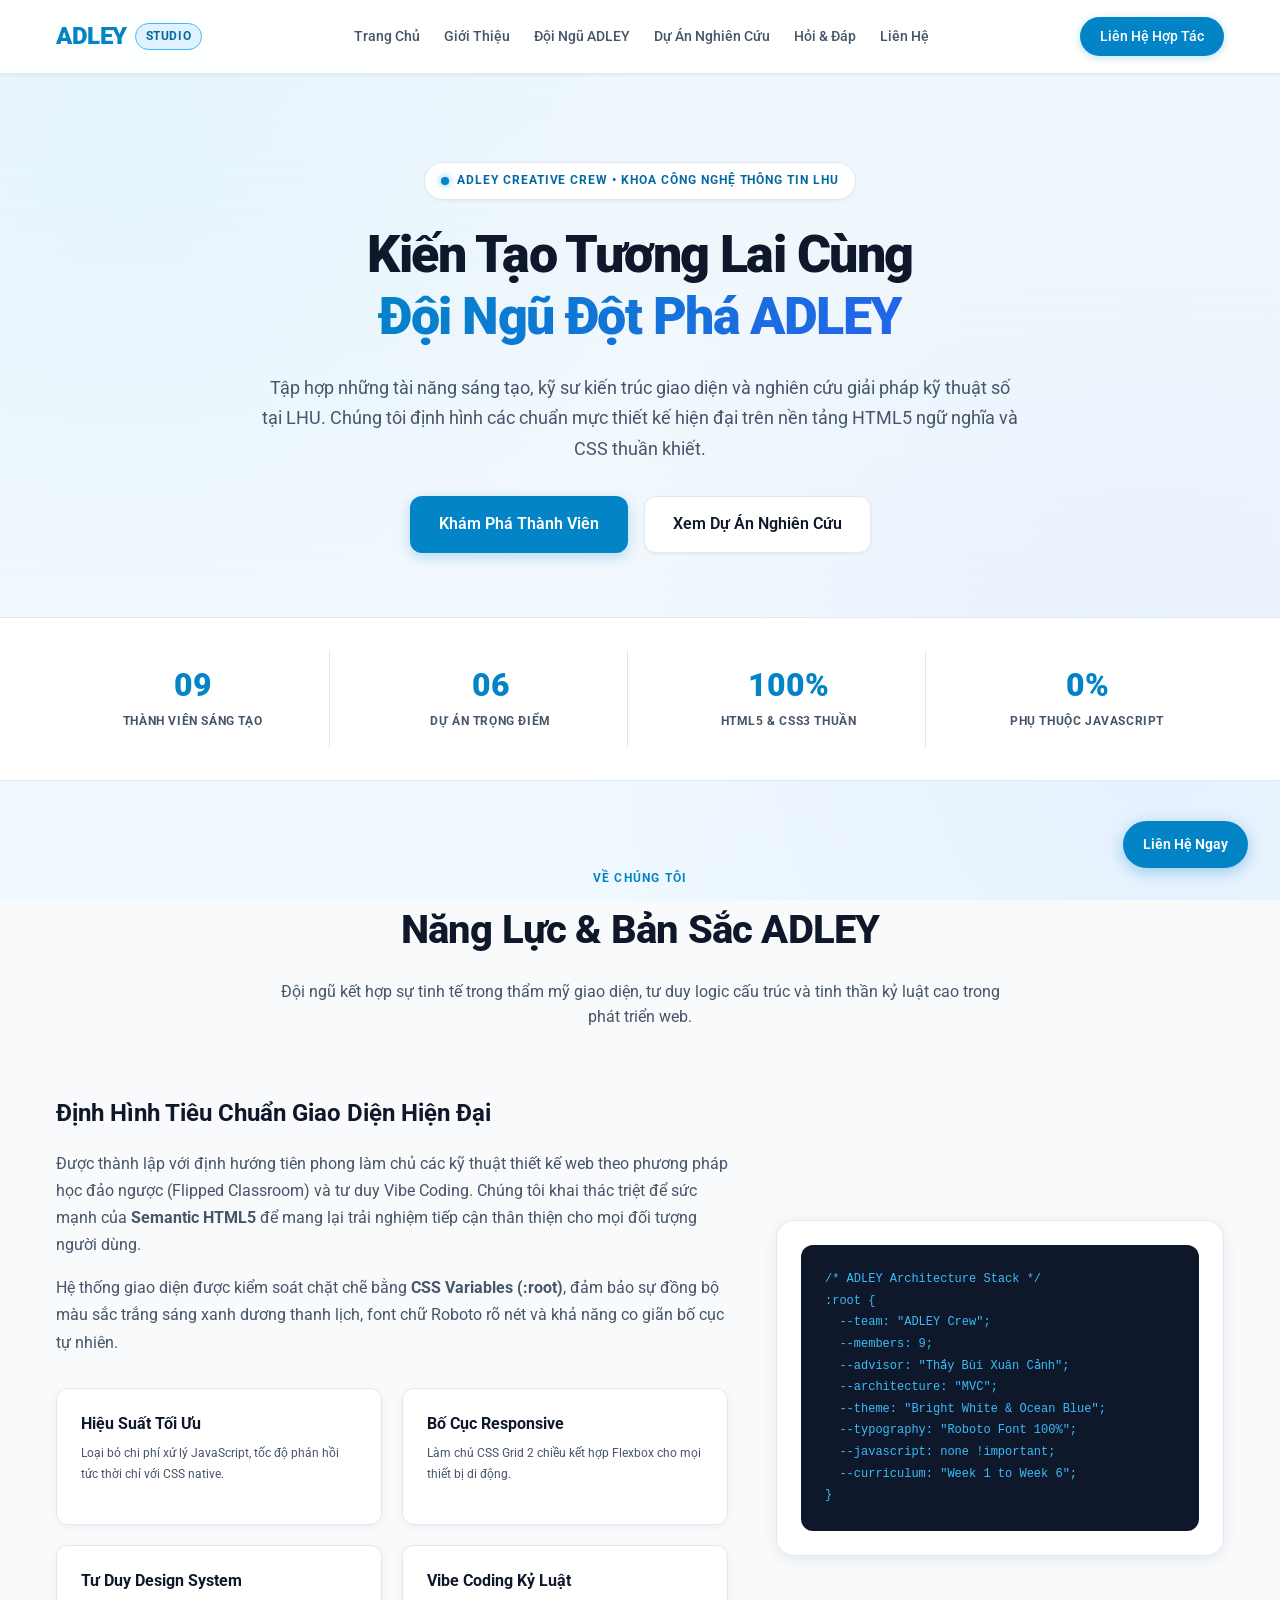
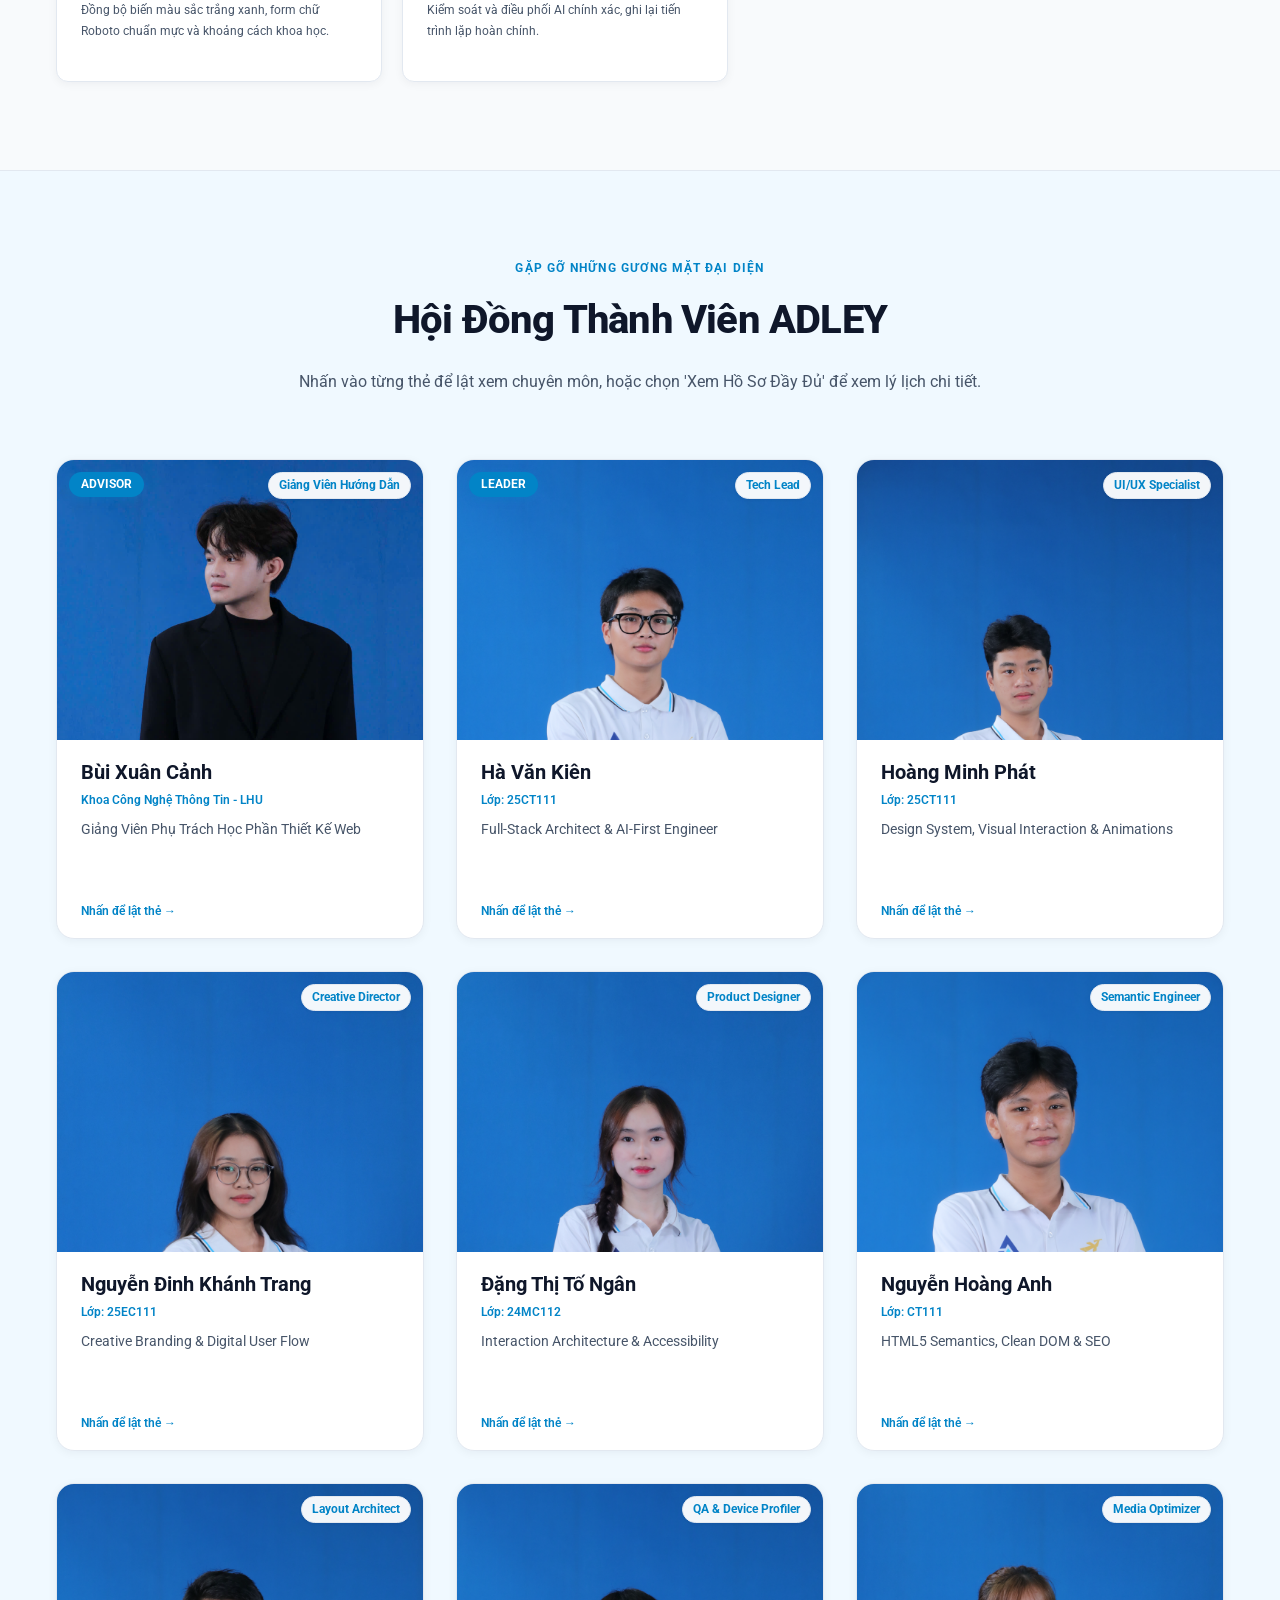
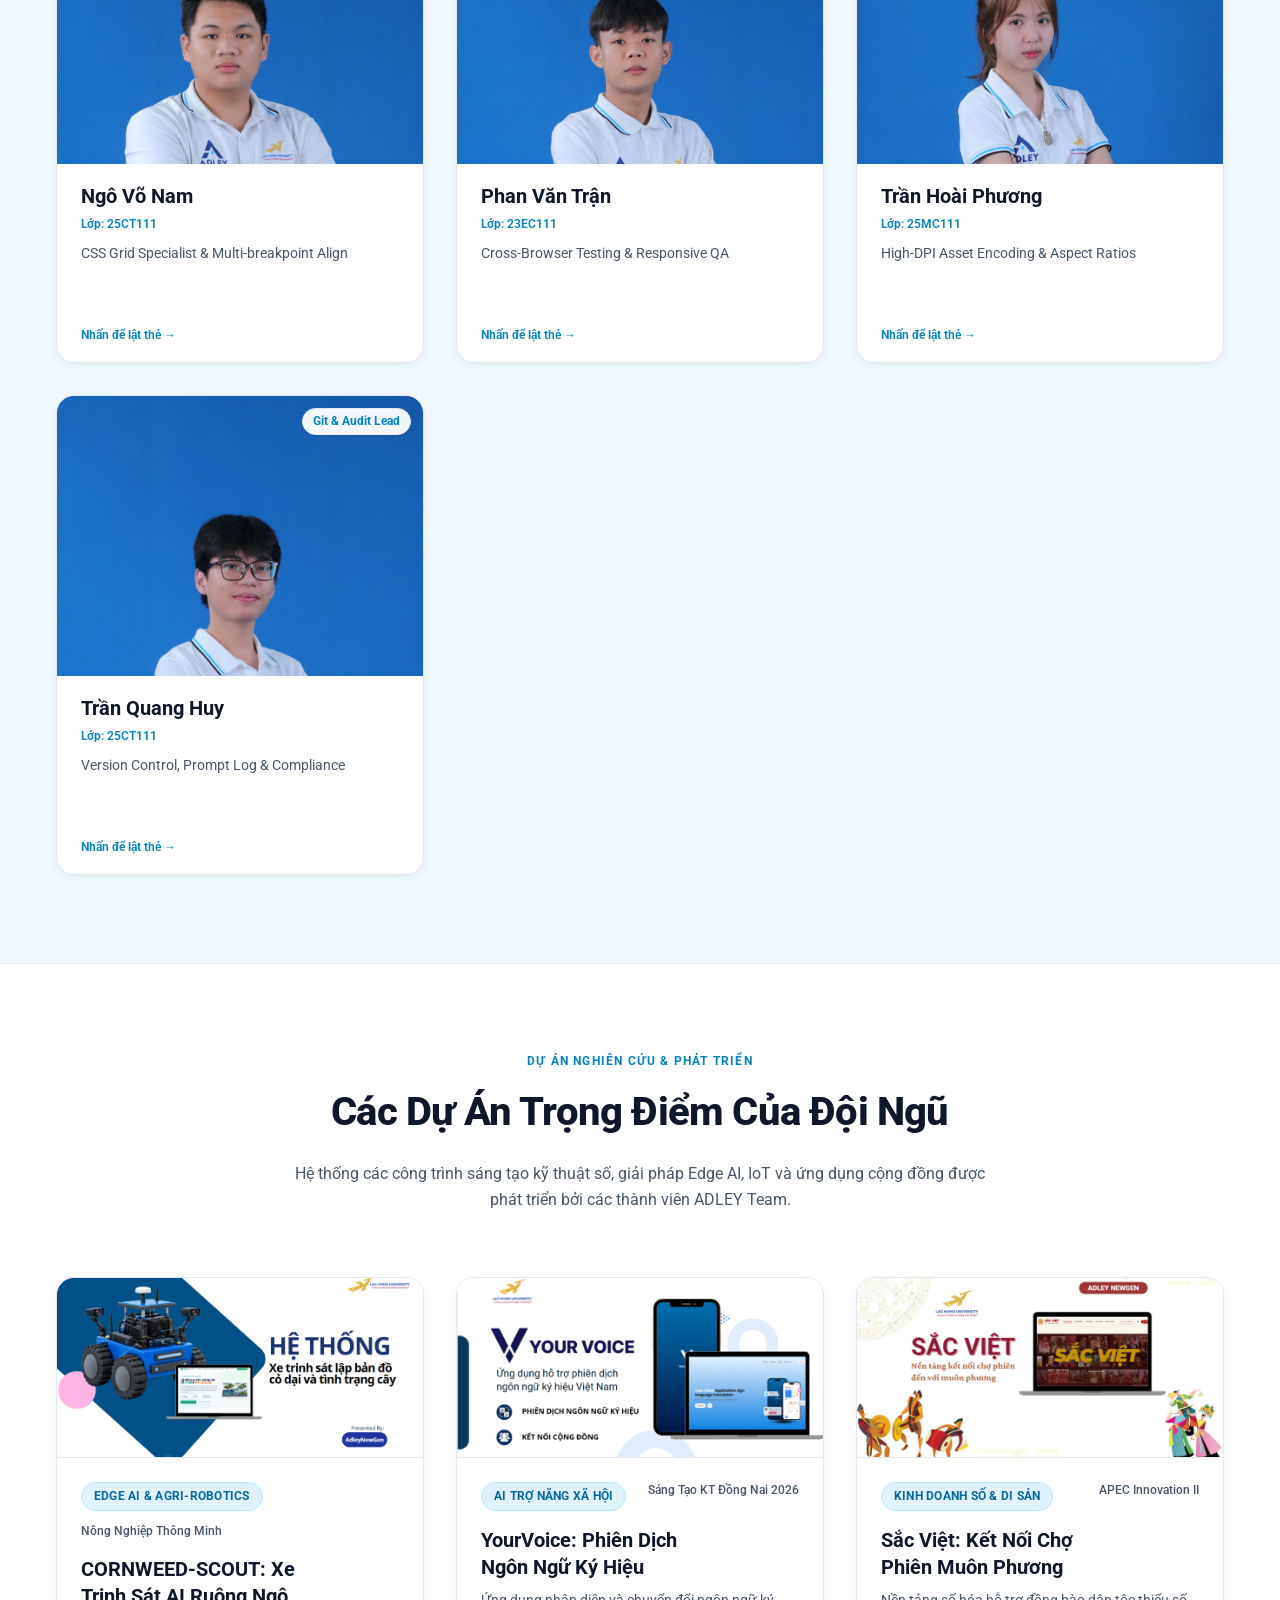
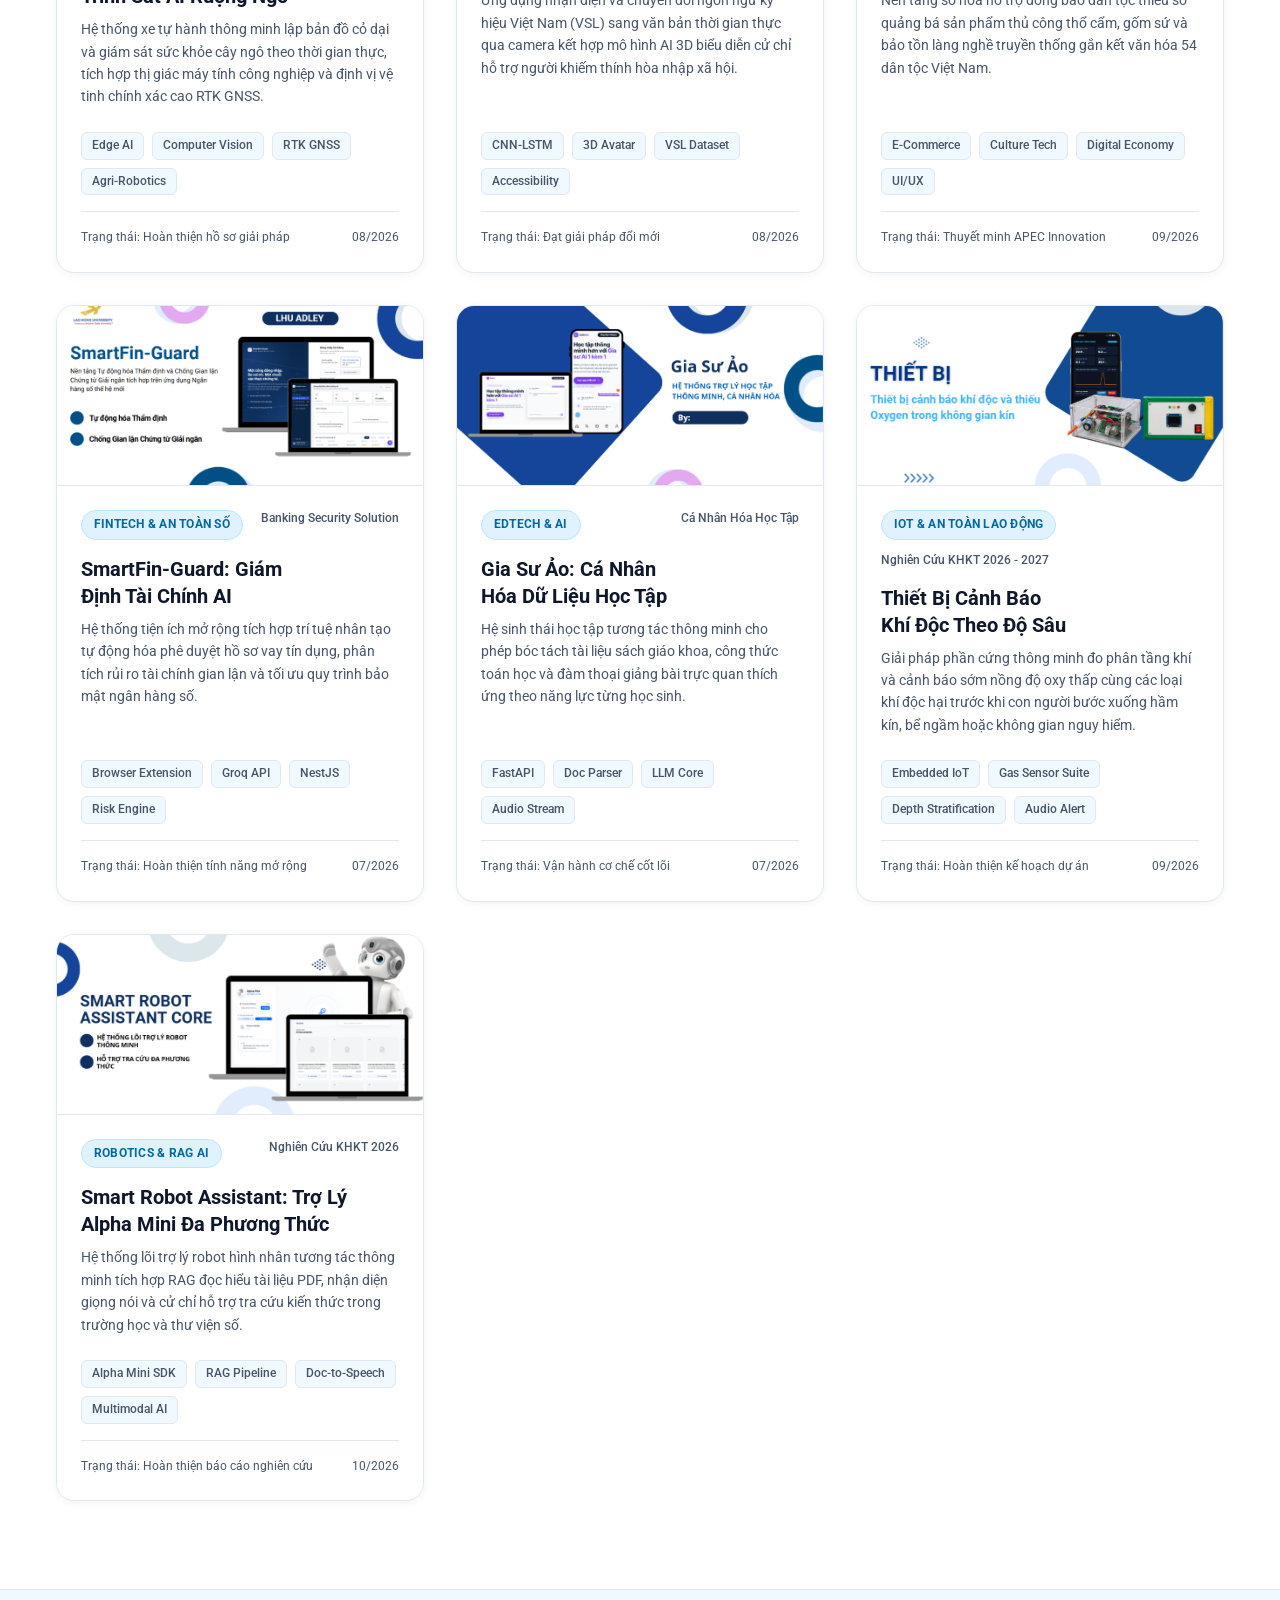
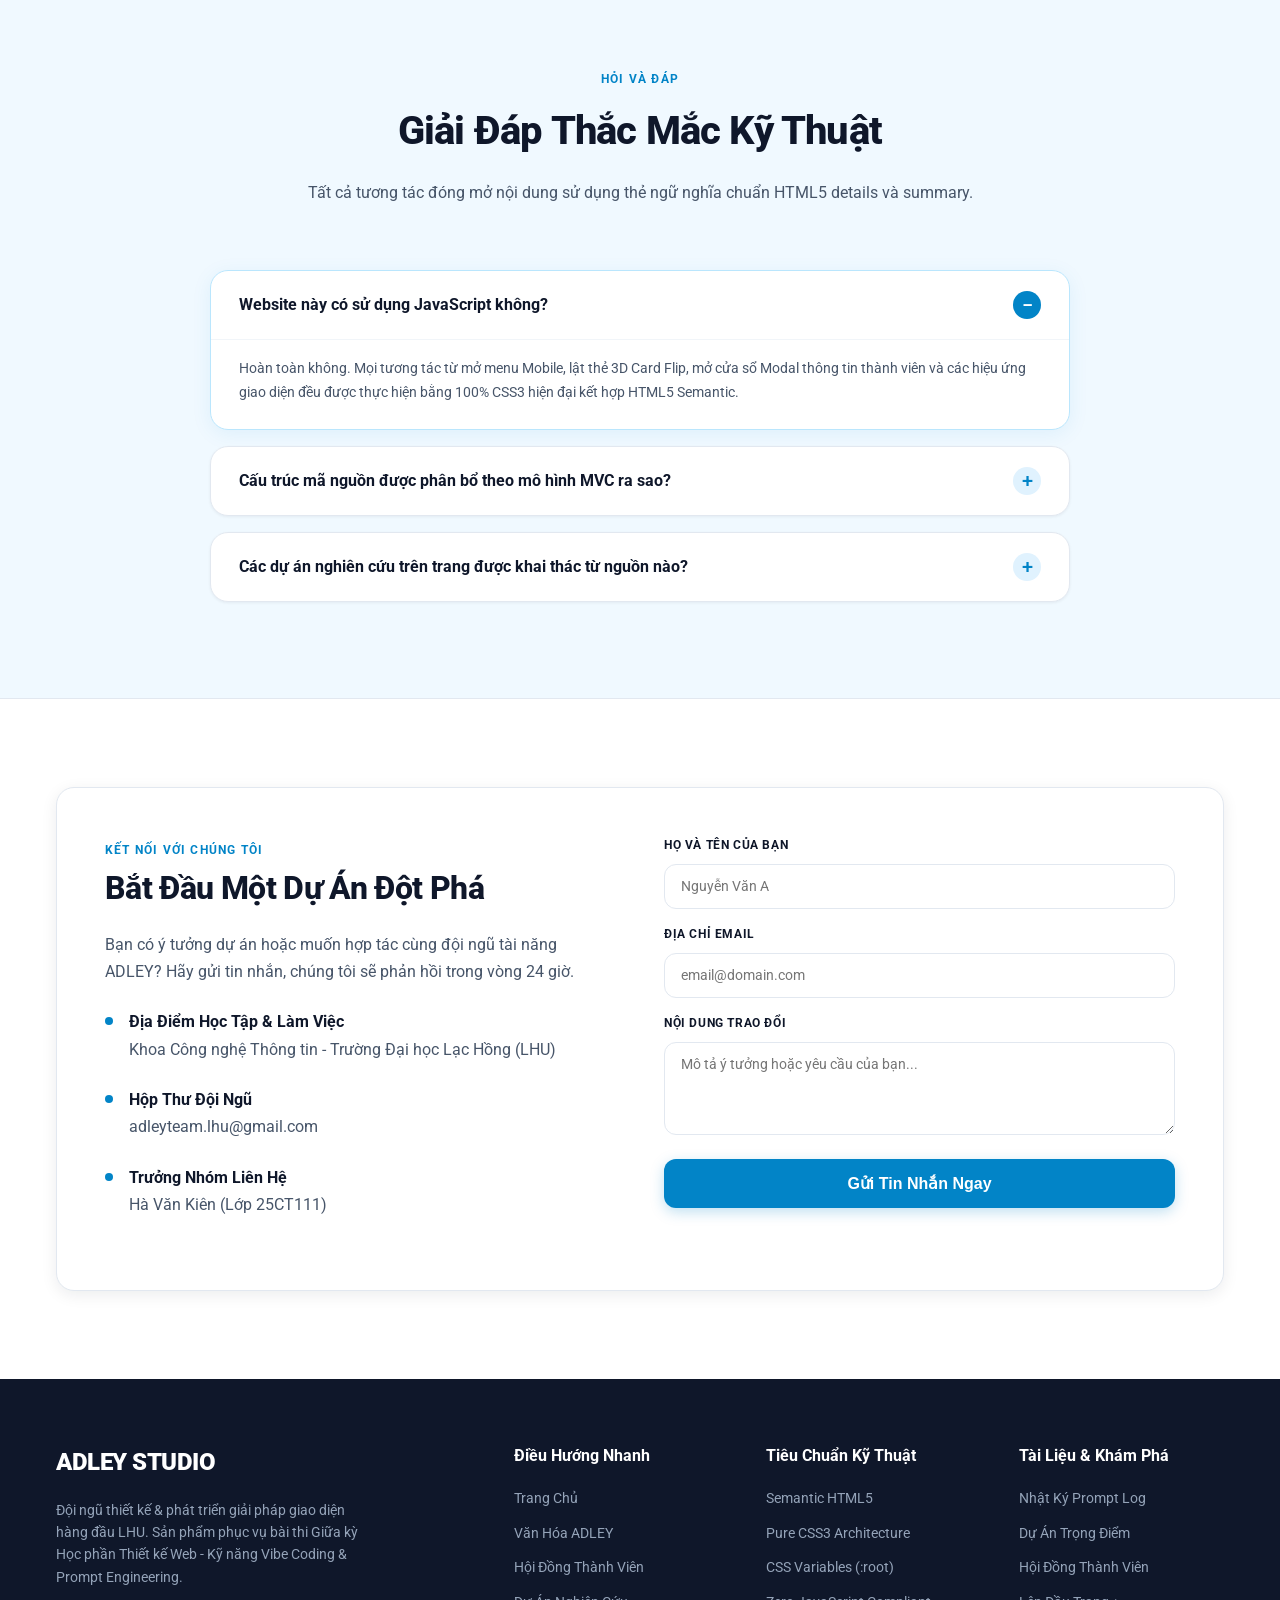
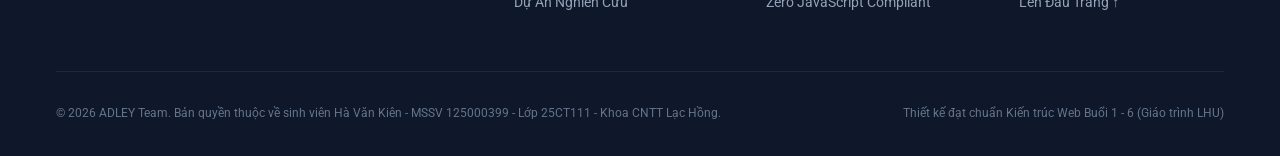
==== commit 5983163c: "feat: switch team card flip to click/touch with IntersectionObserver auto-unflip, add modal fallback" ====
--- a/index.html
+++ b/index.html
@@ -196,14 +196,14 @@
             <div class="section-subtitle">GẶP GỠ NHỮNG GƯƠNG MẶT ĐẠI DIỆN</div>
             <h2 id="team-heading" class="section-title">Hội Đồng Thành Viên ADLEY</h2>
             <p class="section-description">
-              Rê chuột (hoặc chạm trên điện thoại) vào từng thẻ để khám phá chuyên môn, hoặc chọn "Xem Hồ Sơ Đầy Đủ" để xem lý lịch chi tiết.
+              Nhấn vào từng thẻ để lật xem chuyên môn, hoặc chọn 'Xem Hồ Sơ Đầy Đủ' để xem lý lịch chi tiết.
             </p>
           </div>
 
           <div class="team-grid">
 
             <!-- MENTOR / GIẢNG VIÊN HƯỚNG DẪN: Thầy Bùi Xuân Cảnh -->
-            <article class="team-card-wrapper" tabindex="0">
+            <article class="team-card-wrapper" tabindex="0" role="button" aria-pressed="false">
               <div class="team-card">
                 <div class="card-front">
                   <figure class="member-image-box">
@@ -215,7 +215,7 @@
                     <h3 class="member-name">Bùi Xuân Cảnh</h3>
                     <div class="member-mssv">Khoa Công Nghệ Thông Tin - LHU</div>
                     <p class="member-headline">Giảng Viên Phụ Trách Học Phần Thiết Kế Web</p>
-                    <div class="flip-hint"><span>Lật thẻ xem định hướng →</span></div>
+                    <div class="flip-hint"><span>Nhấn để lật thẻ →</span></div>
                   </div>
                 </div>
                 <div class="card-back">
@@ -235,14 +235,14 @@
                     </div>
                   </div>
                   <div class="member-contact-links">
-                    <a href="#contact" class="btn btn-primary btn-full">Kết Nối Với Cố Vấn</a>
+                    <a href="#modal-canh" class="modal-open-link">Xem Hồ Sơ Đầy Đủ</a>
                   </div>
                 </div>
               </div>
             </article>
 
             <!-- MEMBER 1: Hà Văn Kiên (Leader) -->
-            <article class="team-card-wrapper" tabindex="0">
+            <article class="team-card-wrapper" tabindex="0" role="button" aria-pressed="false">
               <div class="team-card">
                 <div class="card-front">
                   <figure class="member-image-box">
@@ -254,7 +254,7 @@
                     <h3 class="member-name">Hà Văn Kiên</h3>
                     <div class="member-mssv">Lớp: 25CT111</div>
                     <p class="member-headline">Full-Stack Architect & AI-First Engineer</p>
-                    <div class="flip-hint"><span>Lật thẻ xem năng lực →</span></div>
+                    <div class="flip-hint"><span>Nhấn để lật thẻ →</span></div>
                   </div>
                 </div>
                 <div class="card-back">
@@ -274,14 +274,14 @@
                     </div>
                   </div>
                   <div class="member-contact-links">
-                    <a href="#contact" class="btn btn-primary btn-full">Liên Hệ Trưởng Nhóm</a>
+                    <a href="#modal-kien" class="modal-open-link">Xem Hồ Sơ Đầy Đủ</a>
                   </div>
                 </div>
               </div>
             </article>
 
             <!-- MEMBER 2: Hoàng Minh Phát -->
-            <article class="team-card-wrapper" tabindex="0">
+            <article class="team-card-wrapper" tabindex="0" role="button" aria-pressed="false">
               <div class="team-card">
                 <div class="card-front">
                   <figure class="member-image-box">
@@ -292,7 +292,7 @@
                     <h3 class="member-name">Hoàng Minh Phát</h3>
                     <div class="member-mssv">Lớp: 25CT111</div>
                     <p class="member-headline">Design System, Visual Interaction & Animations</p>
-                    <div class="flip-hint"><span>Lật thẻ xem năng lực →</span></div>
+                    <div class="flip-hint"><span>Nhấn để lật thẻ →</span></div>
                   </div>
                 </div>
                 <div class="card-back">
@@ -312,14 +312,14 @@
                     </div>
                   </div>
                   <div class="member-contact-links">
-                    <a href="#contact" class="btn btn-primary btn-full">Kết Nối Chuyên Viên</a>
+                    <a href="#modal-phat" class="modal-open-link">Xem Hồ Sơ Đầy Đủ</a>
                   </div>
                 </div>
               </div>
             </article>
 
             <!-- MEMBER 3: Nguyễn Đinh Khánh Trang -->
-            <article class="team-card-wrapper" tabindex="0">
+            <article class="team-card-wrapper" tabindex="0" role="button" aria-pressed="false">
               <div class="team-card">
                 <div class="card-front">
                   <figure class="member-image-box">
@@ -330,7 +330,7 @@
                     <h3 class="member-name">Nguyễn Đinh Khánh Trang</h3>
                     <div class="member-mssv">Lớp: 25EC111</div>
                     <p class="member-headline">Creative Branding & Digital User Flow</p>
-                    <div class="flip-hint"><span>Lật thẻ xem năng lực →</span></div>
+                    <div class="flip-hint"><span>Nhấn để lật thẻ →</span></div>
                   </div>
                 </div>
                 <div class="card-back">
@@ -350,14 +350,14 @@
                     </div>
                   </div>
                   <div class="member-contact-links">
-                    <a href="#contact" class="btn btn-primary btn-full">Kết Nối Sáng Tạo</a>
+                    <a href="#modal-trang" class="modal-open-link">Xem Hồ Sơ Đầy Đủ</a>
                   </div>
                 </div>
               </div>
             </article>
 
             <!-- MEMBER 4: Đặng Thị Tố Ngân -->
-            <article class="team-card-wrapper" tabindex="0">
+            <article class="team-card-wrapper" tabindex="0" role="button" aria-pressed="false">
               <div class="team-card">
                 <div class="card-front">
                   <figure class="member-image-box">
@@ -368,7 +368,7 @@
                     <h3 class="member-name">Đặng Thị Tố Ngân</h3>
                     <div class="member-mssv">Lớp: 24MC112</div>
                     <p class="member-headline">Interaction Architecture & Accessibility</p>
-                    <div class="flip-hint"><span>Lật thẻ xem năng lực →</span></div>
+                    <div class="flip-hint"><span>Nhấn để lật thẻ →</span></div>
                   </div>
                 </div>
                 <div class="card-back">
@@ -388,14 +388,14 @@
                     </div>
                   </div>
                   <div class="member-contact-links">
-                    <a href="#contact" class="btn btn-primary btn-full">Kết Nối Designer</a>
+                    <a href="#modal-ngan" class="modal-open-link">Xem Hồ Sơ Đầy Đủ</a>
                   </div>
                 </div>
               </div>
             </article>
 
             <!-- MEMBER 5: Nguyễn Hoàng Anh -->
-            <article class="team-card-wrapper" tabindex="0">
+            <article class="team-card-wrapper" tabindex="0" role="button" aria-pressed="false">
               <div class="team-card">
                 <div class="card-front">
                   <figure class="member-image-box">
@@ -406,7 +406,7 @@
                     <h3 class="member-name">Nguyễn Hoàng Anh</h3>
                     <div class="member-mssv">Lớp: CT111</div>
                     <p class="member-headline">HTML5 Semantics, Clean DOM & SEO</p>
-                    <div class="flip-hint"><span>Lật thẻ xem năng lực →</span></div>
+                    <div class="flip-hint"><span>Nhấn để lật thẻ →</span></div>
                   </div>
                 </div>
                 <div class="card-back">
@@ -426,14 +426,14 @@
                     </div>
                   </div>
                   <div class="member-contact-links">
-                    <a href="#contact" class="btn btn-primary btn-full">Kết Nối Kỹ Sư</a>
+                    <a href="#modal-anh" class="modal-open-link">Xem Hồ Sơ Đầy Đủ</a>
                   </div>
                 </div>
               </div>
             </article>
 
             <!-- MEMBER 6: Ngô Võ Nam -->
-            <article class="team-card-wrapper" tabindex="0">
+            <article class="team-card-wrapper" tabindex="0" role="button" aria-pressed="false">
               <div class="team-card">
                 <div class="card-front">
                   <figure class="member-image-box">
@@ -444,7 +444,7 @@
                     <h3 class="member-name">Ngô Võ Nam</h3>
                     <div class="member-mssv">Lớp: 25CT111</div>
                     <p class="member-headline">CSS Grid Specialist & Multi-breakpoint Align</p>
-                    <div class="flip-hint"><span>Lật thẻ xem năng lực →</span></div>
+                    <div class="flip-hint"><span>Nhấn để lật thẻ →</span></div>
                   </div>
                 </div>
                 <div class="card-back">
@@ -464,14 +464,14 @@
                     </div>
                   </div>
                   <div class="member-contact-links">
-                    <a href="#contact" class="btn btn-primary btn-full">Kết Nối Kỹ Sư Lưới</a>
+                    <a href="#modal-nam" class="modal-open-link">Xem Hồ Sơ Đầy Đủ</a>
                   </div>
                 </div>
               </div>
             </article>
 
             <!-- MEMBER 7: Phan Văn Trận -->
-            <article class="team-card-wrapper" tabindex="0">
+            <article class="team-card-wrapper" tabindex="0" role="button" aria-pressed="false">
               <div class="team-card">
                 <div class="card-front">
                   <figure class="member-image-box">
@@ -482,7 +482,7 @@
                     <h3 class="member-name">Phan Văn Trận</h3>
                     <div class="member-mssv">Lớp: 23EC111</div>
                     <p class="member-headline">Cross-Browser Testing & Responsive QA</p>
-                    <div class="flip-hint"><span>Lật thẻ xem năng lực →</span></div>
+                    <div class="flip-hint"><span>Nhấn để lật thẻ →</span></div>
                   </div>
                 </div>
                 <div class="card-back">
@@ -502,14 +502,14 @@
                     </div>
                   </div>
                   <div class="member-contact-links">
-                    <a href="#contact" class="btn btn-primary btn-full">Kết Nối QA Lead</a>
+                    <a href="#modal-tran" class="modal-open-link">Xem Hồ Sơ Đầy Đủ</a>
                   </div>
                 </div>
               </div>
             </article>
 
             <!-- MEMBER 8: Trần Hoài Phương -->
-            <article class="team-card-wrapper" tabindex="0">
+            <article class="team-card-wrapper" tabindex="0" role="button" aria-pressed="false">
               <div class="team-card">
                 <div class="card-front">
                   <figure class="member-image-box">
@@ -520,7 +520,7 @@
                     <h3 class="member-name">Trần Hoài Phương</h3>
                     <div class="member-mssv">Lớp: 25MC111</div>
                     <p class="member-headline">High-DPI Asset Encoding & Aspect Ratios</p>
-                    <div class="flip-hint"><span>Lật thẻ xem năng lực →</span></div>
+                    <div class="flip-hint"><span>Nhấn để lật thẻ →</span></div>
                   </div>
                 </div>
                 <div class="card-back">
@@ -540,14 +540,14 @@
                     </div>
                   </div>
                   <div class="member-contact-links">
-                    <a href="#contact" class="btn btn-primary btn-full">Kết Nối Media Lead</a>
+                    <a href="#modal-phuong" class="modal-open-link">Xem Hồ Sơ Đầy Đủ</a>
                   </div>
                 </div>
               </div>
             </article>
 
             <!-- MEMBER 9: Trần Quang Huy -->
-            <article class="team-card-wrapper" tabindex="0">
+            <article class="team-card-wrapper" tabindex="0" role="button" aria-pressed="false">
               <div class="team-card">
                 <div class="card-front">
                   <figure class="member-image-box">
@@ -558,7 +558,7 @@
                     <h3 class="member-name">Trần Quang Huy</h3>
                     <div class="member-mssv">Lớp: 25CT111</div>
                     <p class="member-headline">Version Control, Prompt Log & Compliance</p>
-                    <div class="flip-hint"><span>Lật thẻ xem năng lực →</span></div>
+                    <div class="flip-hint"><span>Nhấn để lật thẻ →</span></div>
                   </div>
                 </div>
                 <div class="card-back">
@@ -578,7 +578,7 @@
                     </div>
                   </div>
                   <div class="member-contact-links">
-                    <a href="#contact" class="btn btn-primary btn-full">Kết Nối Audit Lead</a>
+                    <a href="#modal-huy" class="modal-open-link">Xem Hồ Sơ Đầy Đủ</a>
                   </div>
                 </div>
               </div>
@@ -937,5 +937,254 @@
 
   </div> <!-- End .site-wrapper -->
 
+  <!-- ========================================================================
+       MODAL POPUPS (<dialog class="modal-overlay"> - :target pure CSS fallback)
+       ======================================================================== -->
+
+  <!-- Modal Mentor: Thầy Bùi Xuân Cảnh -->
+  <dialog id="modal-canh" class="modal-overlay">
+    <div class="modal-box">
+      <a href="#team" class="modal-close-btn" aria-label="Đóng popup">&times;</a>
+      <div class="modal-content-grid">
+        <img src="assets/images/bui-xuan-canh.png" alt="Thầy Bùi Xuân Cảnh" class="modal-avatar">
+        <div>
+          <span class="member-badge-modal-advisor">GIẢNG VIÊN HƯỚNG DẪN</span>
+          <h3 class="member-name">Thầy Bùi Xuân Cảnh</h3>
+          <p class="member-mssv">Khoa Công Nghệ Thông Tin - Đại Học Lạc Hồng</p>
+          <p class="member-headline">
+            Giảng viên hướng dẫn trực tiếp học phần Thiết kế Web. Định hướng sinh viên phương pháp Vibe Coding, làm chủ các công cụ AI, tuân thủ chặt chẽ tiêu chuẩn Semantic HTML5, CSS Variables và rèn luyện kỹ năng phân tầng dự án chuyên nghiệp.
+          </p>
+          <div class="skills-wrapper">
+            <div class="skill-tags">
+              <span class="skill-tag">Web Technologies</span>
+              <span class="skill-tag">Vibe Coding Mentorship</span>
+              <span class="skill-tag">Curriculum Lead</span>
+            </div>
+          </div>
+        </div>
+      </div>
+    </div>
+  </dialog>
+
+  <!-- Modal 1: Hà Văn Kiên -->
+  <dialog id="modal-kien" class="modal-overlay">
+    <div class="modal-box">
+      <a href="#team" class="modal-close-btn" aria-label="Đóng popup">&times;</a>
+      <div class="modal-content-grid">
+        <img src="assets/images/ha-van-kien.png" alt="Hà Văn Kiên" class="modal-avatar">
+        <div>
+          <span class="member-badge-modal-leader">LEADER</span>
+          <h3 class="member-name">Hà Văn Kiên</h3>
+          <p class="member-mssv">Lớp: 25CT111 • MSSV: 125000399 • Vai trò: Tech Lead & Architect</p>
+          <p class="member-headline">
+            Đảm nhiệm vai trò Trưởng nhóm, người khởi tạo cấu trúc dự án, hoạch định toàn bộ luồng Semantic HTML5, hệ màu CSS Variables, thiết kế trợ năng và quản lý toàn diện tài liệu kỹ thuật PROMPT_LOG.md.
+          </p>
+          <div class="skills-wrapper">
+            <div class="skill-tags">
+              <span class="skill-tag">System Architecture</span>
+              <span class="skill-tag">Semantic HTML5</span>
+              <span class="skill-tag">CSS Grid / Flexbox</span>
+            </div>
+          </div>
+        </div>
+      </div>
+    </div>
+  </dialog>
+
+  <!-- Modal 2: Hoàng Minh Phát -->
+  <dialog id="modal-phat" class="modal-overlay">
+    <div class="modal-box">
+      <a href="#team" class="modal-close-btn" aria-label="Đóng popup">&times;</a>
+      <div class="modal-content-grid">
+        <img src="assets/images/hoang-minh-phat.png" alt="Hoàng Minh Phát" class="modal-avatar">
+        <div>
+          <h3 class="member-name">Hoàng Minh Phát</h3>
+          <p class="member-mssv">Lớp: 25CT111 • MSSV: <!-- TODO: nhập MSSV đúng cho Hoàng Minh Phát --> [Chờ cập nhật] • Vai trò: UI/UX Specialist</p>
+          <p class="member-headline">
+            Phụ trách nghiên cứu giao diện người dùng, lựa chọn các sắc độ màu chuyển tiếp trong variables.css, hiệu chỉnh bóng đổ đổ khối nhẹ nhàng và tối ưu tỷ lệ Typography Roboto chuẩn xác trên máy tính.
+          </p>
+          <div class="skills-wrapper">
+            <div class="skill-tags">
+              <span class="skill-tag">Design System</span>
+              <span class="skill-tag">CSS Variables</span>
+              <span class="skill-tag">Figma Flow</span>
+            </div>
+          </div>
+        </div>
+      </div>
+    </div>
+  </dialog>
+
+  <!-- Modal 3: Nguyễn Đinh Khánh Trang -->
+  <dialog id="modal-trang" class="modal-overlay">
+    <div class="modal-box">
+      <a href="#team" class="modal-close-btn" aria-label="Đóng popup">&times;</a>
+      <div class="modal-content-grid">
+        <img src="assets/images/nguyen-dinh-khanh-trang.png" alt="Nguyễn Đinh Khánh Trang" class="modal-avatar">
+        <div>
+          <h3 class="member-name">Nguyễn Đinh Khánh Trang</h3>
+          <p class="member-mssv">Lớp: 25EC111 • Vai trò: Creative Director</p>
+          <p class="member-headline">
+            Xây dựng câu chuyện thương hiệu ADLEY, định hướng hình ảnh sáng sủa, đột phá, truyền cảm hứng đam mê công nghệ cho tập thể và phối hợp xây dựng kịch bản nội dung các mục trên website.
+          </p>
+          <div class="skills-wrapper">
+            <div class="skill-tags">
+              <span class="skill-tag">Creative Concept</span>
+              <span class="skill-tag">Brand Strategy</span>
+              <span class="skill-tag">Digital Copywriting</span>
+            </div>
+          </div>
+        </div>
+      </div>
+    </div>
+  </dialog>
+
+  <!-- Modal 4: Đặng Thị Tố Ngân -->
+  <dialog id="modal-ngan" class="modal-overlay">
+    <div class="modal-box">
+      <a href="#team" class="modal-close-btn" aria-label="Đóng popup">&times;</a>
+      <div class="modal-content-grid">
+        <img src="assets/images/dang-thi-to-ngan.png" alt="Đặng Thị Tố Ngân" class="modal-avatar">
+        <div>
+          <h3 class="member-name">Đặng Thị Tố Ngân</h3>
+          <p class="member-mssv">Lớp: 24MC112 • Vai trò: Product Designer</p>
+          <p class="member-headline">
+            Đảm nhiệm thiết kế trợ năng và khả năng phản hồi trực quan. Chuyên trách thử nghiệm khả năng điều hướng bằng bàn phím (tabindex, :focus) và tỷ lệ tương phản chữ.
+          </p>
+          <div class="skills-wrapper">
+            <div class="skill-tags">
+              <span class="skill-tag">Accessibility a11y</span>
+              <span class="skill-tag">WCAG Standards</span>
+              <span class="skill-tag">Focus States</span>
+            </div>
+          </div>
+        </div>
+      </div>
+    </div>
+  </dialog>
+
+  <!-- Modal 5: Nguyễn Hoàng Anh -->
+  <dialog id="modal-anh" class="modal-overlay">
+    <div class="modal-box">
+      <a href="#team" class="modal-close-btn" aria-label="Đóng popup">&times;</a>
+      <div class="modal-content-grid">
+        <img src="assets/images/nguyen-hoang-anh.png" alt="Nguyễn Hoàng Anh" class="modal-avatar">
+        <div>
+          <h3 class="member-name">Nguyễn Hoàng Anh</h3>
+          <p class="member-mssv">Lớp: CT111 • Vai trò: Semantic Engineer</p>
+          <p class="member-headline">
+            Chuyên gia cấu trúc thẻ ngữ nghĩa HTML5, cam kết không dùng các thẻ div bừa bãi. Ứng dụng xuất sắc các thẻ header, main, section, article, figure, summary vào dự án.
+          </p>
+          <div class="skills-wrapper">
+            <div class="skill-tags">
+              <span class="skill-tag">Semantic HTML5</span>
+              <span class="skill-tag">SEO Schema</span>
+              <span class="skill-tag">Clean DOM</span>
+            </div>
+          </div>
+        </div>
+      </div>
+    </div>
+  </dialog>
+
+  <!-- Modal 6: Ngô Võ Nam -->
+  <dialog id="modal-nam" class="modal-overlay">
+    <div class="modal-box">
+      <a href="#team" class="modal-close-btn" aria-label="Đóng popup">&times;</a>
+      <div class="modal-content-grid">
+        <img src="assets/images/ngo-vo-nam.png" alt="Ngô Võ Nam" class="modal-avatar">
+        <div>
+          <h3 class="member-name">Ngô Võ Nam</h3>
+          <p class="member-mssv">Lớp: 25CT111 • MSSV: <!-- TODO: nhập MSSV đúng cho Ngô Võ Nam --> [Chờ cập nhật] • Vai trò: Layout Architect</p>
+          <p class="member-headline">
+            Xây dựng bộ khung dàn trang CSS Grid thông minh theo tuần 3 & 4. Xử lý các điểm ngắt Responsive mượt mà giúp card 9 thành viên hiển thị hoàn hảo ở mọi độ rộng màn hình.
+          </p>
+          <div class="skills-wrapper">
+            <div class="skill-tags">
+              <span class="skill-tag">CSS Grid System</span>
+              <span class="skill-tag">Adaptive Layout</span>
+              <span class="skill-tag">Flexbox Alignment</span>
+            </div>
+          </div>
+        </div>
+      </div>
+    </div>
+  </dialog>
+
+  <!-- Modal 7: Phan Văn Trận -->
+  <dialog id="modal-tran" class="modal-overlay">
+    <div class="modal-box">
+      <a href="#team" class="modal-close-btn" aria-label="Đóng popup">&times;</a>
+      <div class="modal-content-grid">
+        <img src="assets/images/phan-van-tran.png" alt="Phan Văn Trận" class="modal-avatar">
+        <div>
+          <h3 class="member-name">Phan Văn Trận</h3>
+          <p class="member-mssv">Lớp: 23EC111 • Vai trò: QA & Device Profiler</p>
+          <p class="member-headline">
+            Thực hiện kiểm thử tương thích hiển thị trên nhiều thiết bị iPhone, Android và các trình duyệt Chrome, Safari, Firefox. Bảo đảm không có lỗi giật lag hay vỡ bố cục.
+          </p>
+          <div class="skills-wrapper">
+            <div class="skill-tags">
+              <span class="skill-tag">Cross Browser QA</span>
+              <span class="skill-tag">DevTools Profiling</span>
+              <span class="skill-tag">Mobile Optimization</span>
+            </div>
+          </div>
+        </div>
+      </div>
+    </div>
+  </dialog>
+
+  <!-- Modal 8: Trần Hoài Phương -->
+  <dialog id="modal-phuong" class="modal-overlay">
+    <div class="modal-box">
+      <a href="#team" class="modal-close-btn" aria-label="Đóng popup">&times;</a>
+      <div class="modal-content-grid">
+        <img src="assets/images/tran-hoai-phuong.png" alt="Trần Hoài Phương" class="modal-avatar">
+        <div>
+          <h3 class="member-name">Trần Hoài Phương</h3>
+          <p class="member-mssv">Lớp: 25MC111 • Vai trò: Media Optimizer</p>
+          <p class="member-headline">
+            Chuẩn hóa hệ thống hình ảnh thành viên trong folder assets/images, căn chỉnh tỷ lệ khung hình cân đối, hiệu ứng trượt zoom hình ảnh khi người dùng tương tác lật thẻ.
+          </p>
+          <div class="skills-wrapper">
+            <div class="skill-tags">
+              <span class="skill-tag">Asset Processing</span>
+              <span class="skill-tag">Responsive Media</span>
+              <span class="skill-tag">Object Fit Master</span>
+            </div>
+          </div>
+        </div>
+      </div>
+    </div>
+  </dialog>
+
+  <!-- Modal 9: Trần Quang Huy -->
+  <dialog id="modal-huy" class="modal-overlay">
+    <div class="modal-box">
+      <a href="#team" class="modal-close-btn" aria-label="Đóng popup">&times;</a>
+      <div class="modal-content-grid">
+        <img src="assets/images/tran-quang-huy.png" alt="Trần Quang Huy" class="modal-avatar">
+        <div>
+          <h3 class="member-name">Trần Quang Huy</h3>
+          <p class="member-mssv">Lớp: 25CT111 • MSSV: <!-- TODO: nhập MSSV đúng cho Trần Quang Huy --> [Chờ cập nhật] • Vai trò: Git & Audit Lead</p>
+          <p class="member-headline">
+            Theo dõi nhật ký commit Git, kiểm tra tài liệu PROMPT_LOG.md và README.md, đối chiếu với barem 10 điểm của đề thi giữa kỳ nhằm đảm bảo chất lượng bài thi đạt điểm tuyệt đối.
+          </p>
+          <div class="skills-wrapper">
+            <div class="skill-tags">
+              <span class="skill-tag">Git Management</span>
+              <span class="skill-tag">Rubric Audit</span>
+              <span class="skill-tag">Tech Docs</span>
+            </div>
+          </div>
+        </div>
+      </div>
+    </div>
+  </dialog>
+
+  <!-- Script tương tác lật thẻ & tự động úp bằng IntersectionObserver -->
+  <script defer src="assets/js/team-flip.js"></script>
+
 </body>
 </html>
--- a/assets/css/components.css
+++ b/assets/css/components.css
@@ -227,3 +227,122 @@
   50% { transform: scale(1.04); }
   100% { transform: scale(1); }
 }
+
+/* ==========================================================================
+   PURE CSS MODAL (<dialog class="modal-overlay"> - :target fallback)
+   ========================================================================== */
+.modal-open-link {
+  display: inline-block;
+  width: 100%;
+  text-align: center;
+  padding: 0.65rem 1rem;
+  background: var(--primary);
+  color: var(--text-white);
+  border-radius: var(--radius-md);
+  font-size: var(--font-sm);
+  font-weight: 600;
+  box-shadow: 0 3px 10px rgba(2, 132, 199, 0.2);
+  transition: all var(--transition-fast);
+  cursor: pointer;
+}
+
+.modal-open-link:hover {
+  background: var(--primary-dark);
+  transform: translateY(-2px);
+  color: var(--text-white);
+}
+
+.modal-overlay {
+  position: fixed;
+  top: 0;
+  left: 0;
+  width: 100vw;
+  height: 100vh;
+  background: var(--modal-backdrop);
+  backdrop-filter: blur(8px);
+  -webkit-backdrop-filter: blur(8px);
+  z-index: 999;
+  display: flex;
+  align-items: center;
+  justify-content: center;
+  padding: var(--space-4);
+  opacity: 0;
+  visibility: hidden;
+  pointer-events: none;
+  transition: opacity var(--transition-normal), visibility var(--transition-normal);
+  border: none;
+}
+
+.modal-overlay:target {
+  opacity: 1;
+  visibility: visible;
+  pointer-events: auto;
+}
+
+.modal-box {
+  background: var(--bg-card);
+  border: 1px solid var(--border-color);
+  border-radius: var(--radius-lg);
+  max-width: 640px;
+  width: 100%;
+  padding: var(--space-8);
+  position: relative;
+  box-shadow: var(--shadow-lg);
+  transform: scale(0.95) translateY(15px);
+  transition: transform var(--transition-normal);
+}
+
+.modal-overlay:target .modal-box {
+  transform: scale(1) translateY(0);
+}
+
+.modal-close-btn {
+  position: absolute;
+  top: var(--space-4);
+  right: var(--space-4);
+  width: 32px;
+  height: 32px;
+  border-radius: 50%;
+  background: var(--bg-surface);
+  border: 1px solid var(--border-color);
+  color: var(--text-main);
+  display: flex;
+  align-items: center;
+  justify-content: center;
+  font-size: var(--font-lg);
+  font-weight: 700;
+  transition: all var(--transition-fast);
+}
+
+.modal-close-btn:hover {
+  background: var(--danger);
+  color: var(--text-white);
+}
+
+.modal-content-grid {
+  display: grid;
+  grid-template-columns: 140px 1fr;
+  gap: var(--space-6);
+  align-items: center;
+}
+
+.modal-avatar {
+  width: 140px;
+  height: 140px;
+  border-radius: var(--radius-md);
+  object-fit: cover;
+  border: 2px solid var(--primary-light);
+}
+
+.member-badge-modal-leader,
+.member-badge-modal-advisor {
+  display: inline-block;
+  margin-bottom: var(--space-2);
+  background: var(--primary);
+  color: var(--text-white);
+  padding: 3px 12px;
+  border-radius: var(--radius-full);
+  font-size: var(--font-xs);
+  font-weight: 700;
+}
+
--- a/assets/css/sections.css
+++ b/assets/css/sections.css
@@ -256,6 +256,18 @@
 .team-card-wrapper {
   perspective: 1200px;
   height: 480px;
+  cursor: pointer;
+  transition: transform var(--transition-fast), box-shadow var(--transition-fast);
+}
+
+.team-card-wrapper:hover {
+  transform: translateY(-4px);
+}
+
+.team-card-wrapper:hover .card-front,
+.team-card-wrapper:hover .card-back {
+  box-shadow: 0 12px 30px rgba(0, 0, 0, 0.12);
+  border-color: var(--primary-light);
 }
 
 .team-card {
@@ -267,8 +279,7 @@
   border-radius: var(--radius-lg);
 }
 
-.team-card-wrapper:hover .team-card,
-.team-card-wrapper:focus-within .team-card {
+.team-card-wrapper.is-flipped .team-card {
   transform: rotateY(180deg);
 }
 
--- a/assets/css/responsive.css
+++ b/assets/css/responsive.css
@@ -105,6 +105,15 @@
   
   .footer-grid {
     grid-template-columns: 1fr;
+  }
+  
+  .modal-content-grid {
+    grid-template-columns: 1fr;
+    text-align: center;
+  }
+  
+  .modal-avatar {
+    margin: 0 auto;
   }
 }
 
@@ -205,4 +214,17 @@
     font-size: var(--font-sm);
     text-align: center;
   }
+
+  /* Dialog Modal */
+  .modal-box {
+    padding: var(--space-6) var(--space-4);
+    width: calc(100vw - 2rem);
+    max-height: 90vh;
+    overflow-y: auto;
+  }
+
+  .modal-avatar {
+    width: 100px;
+    height: 100px;
+  }
 }
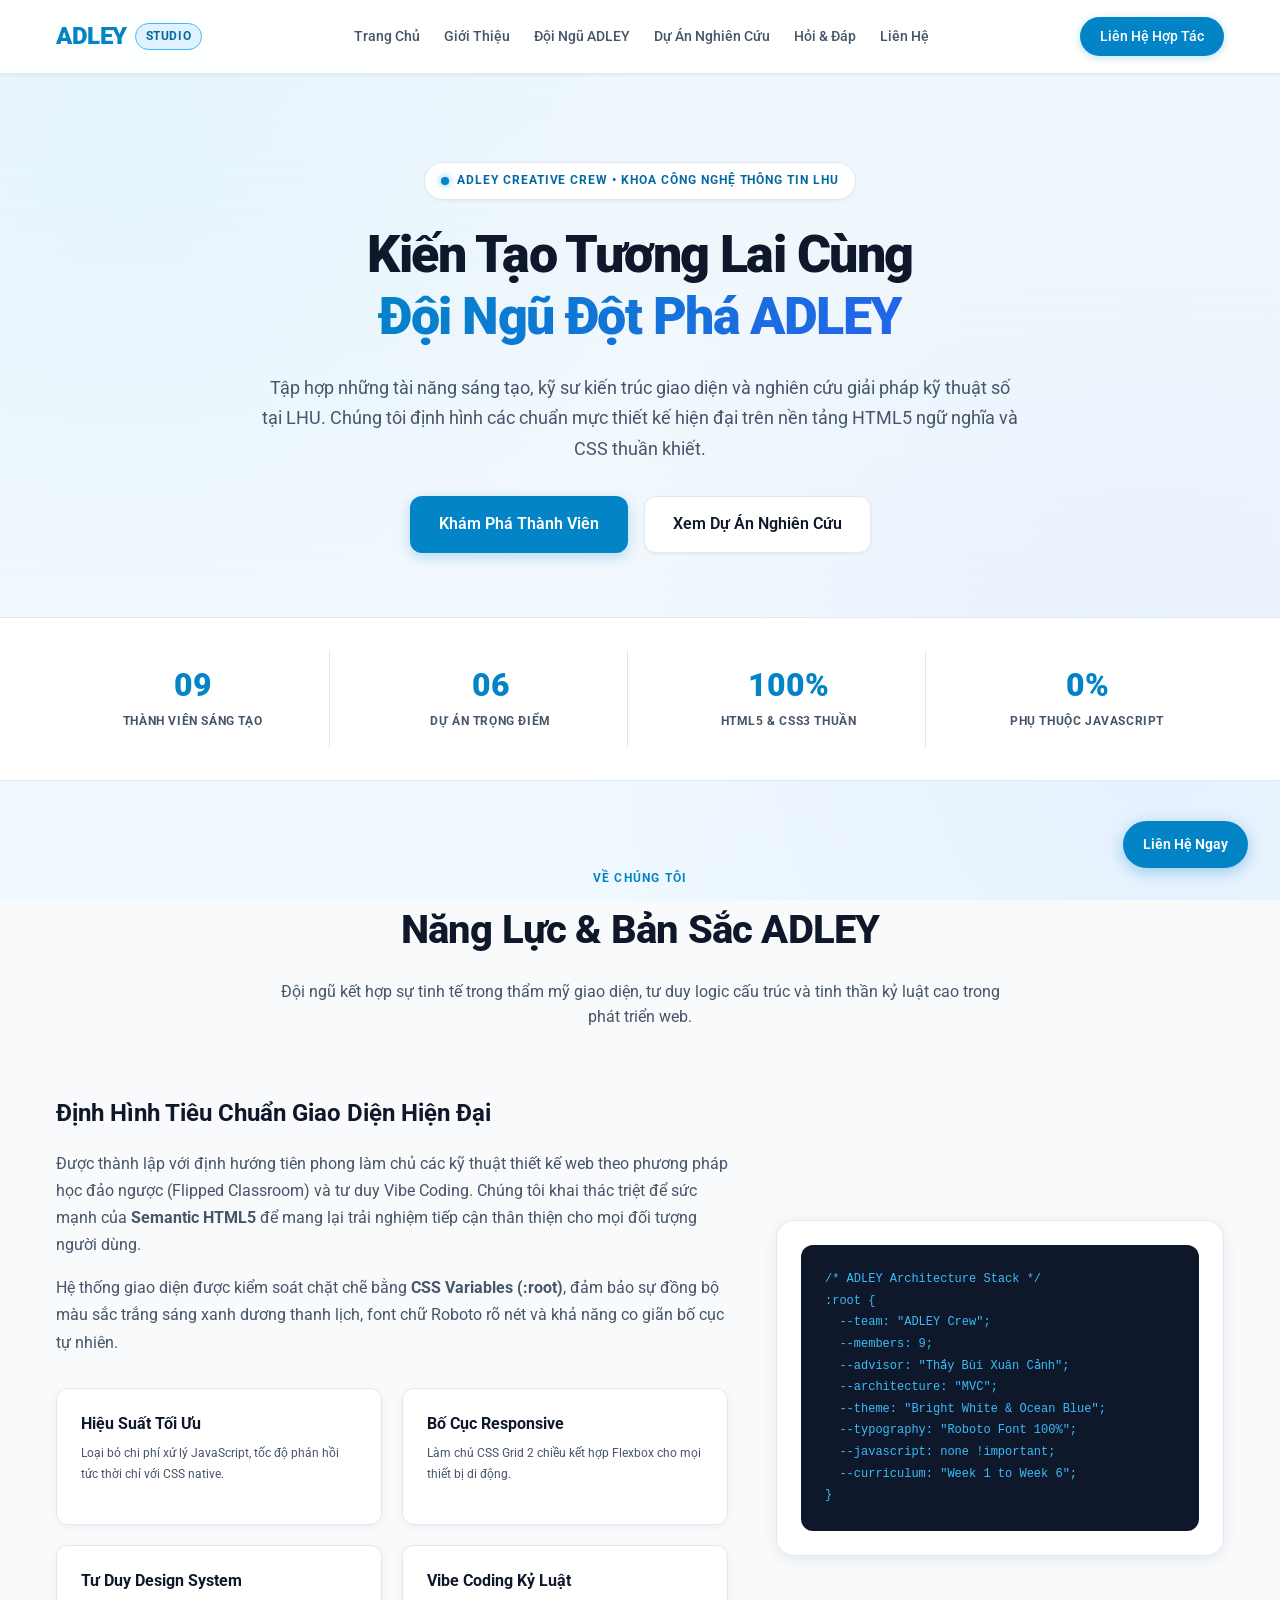
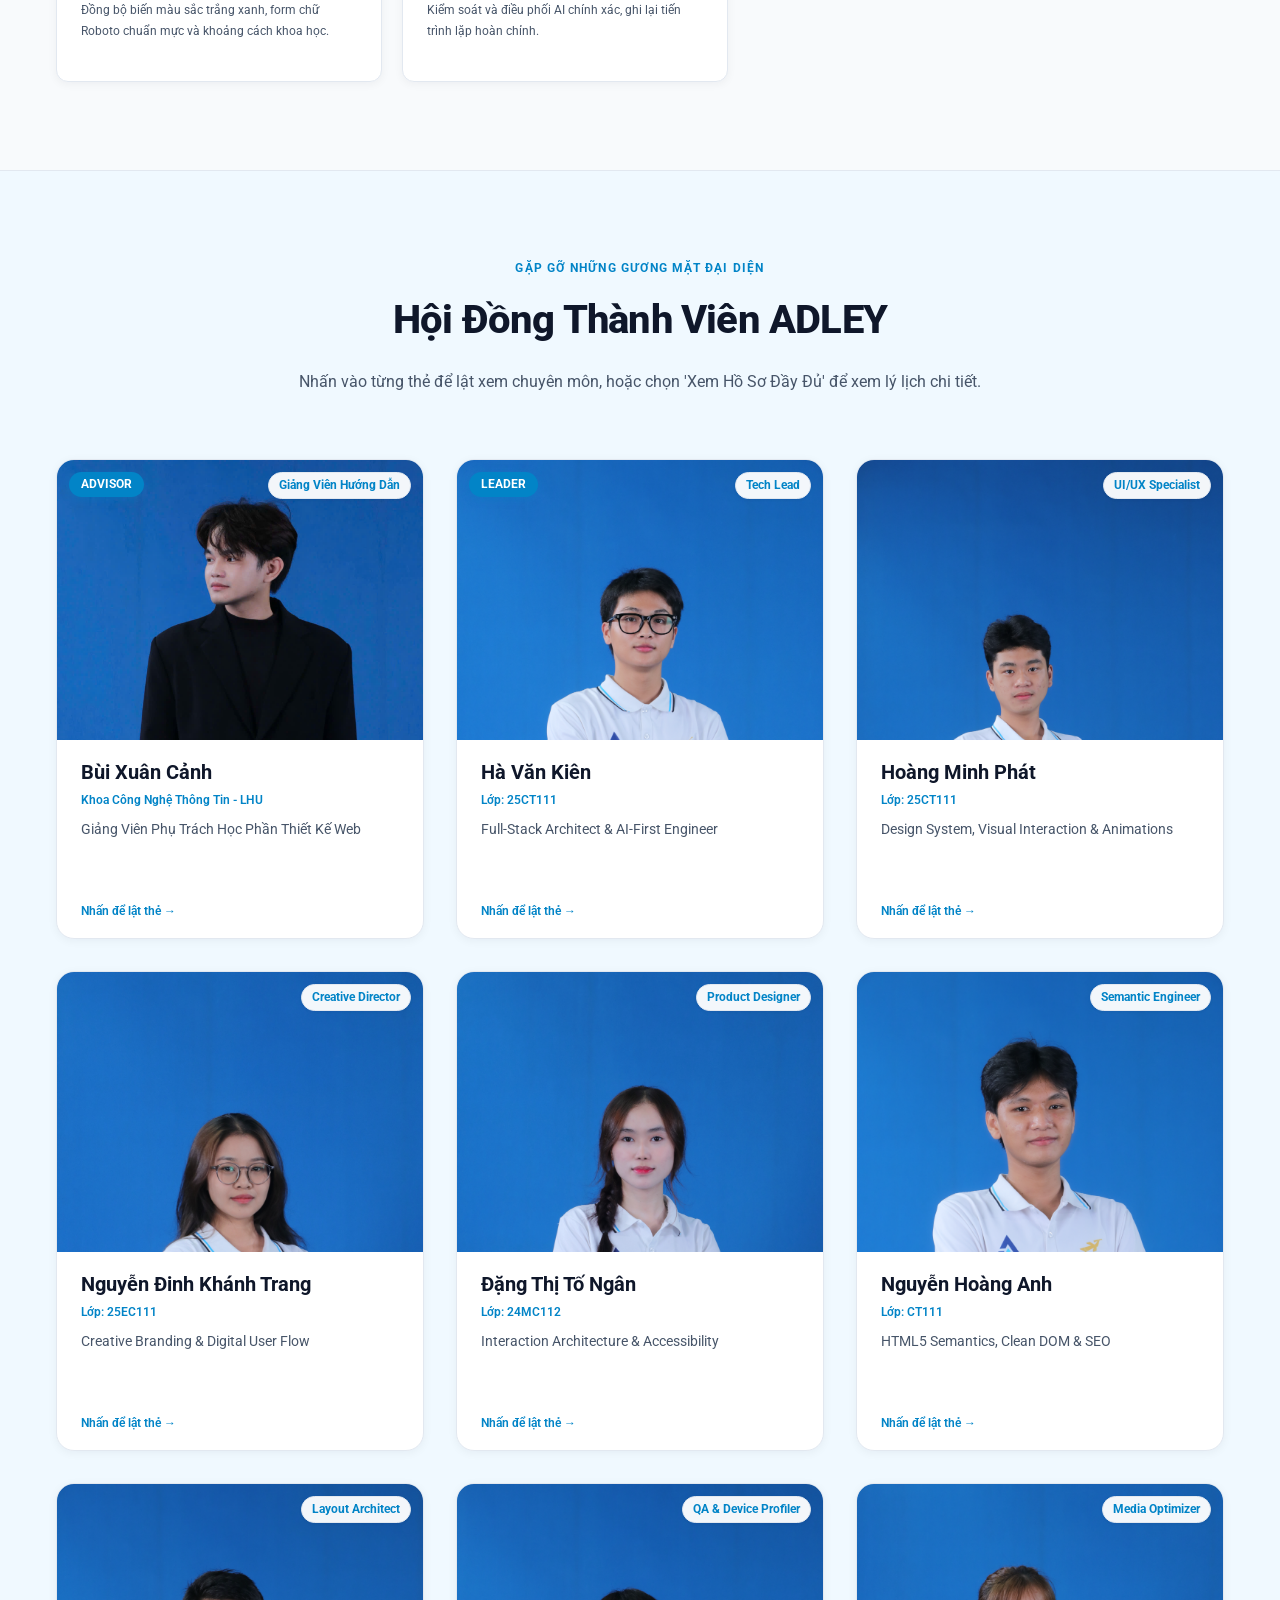
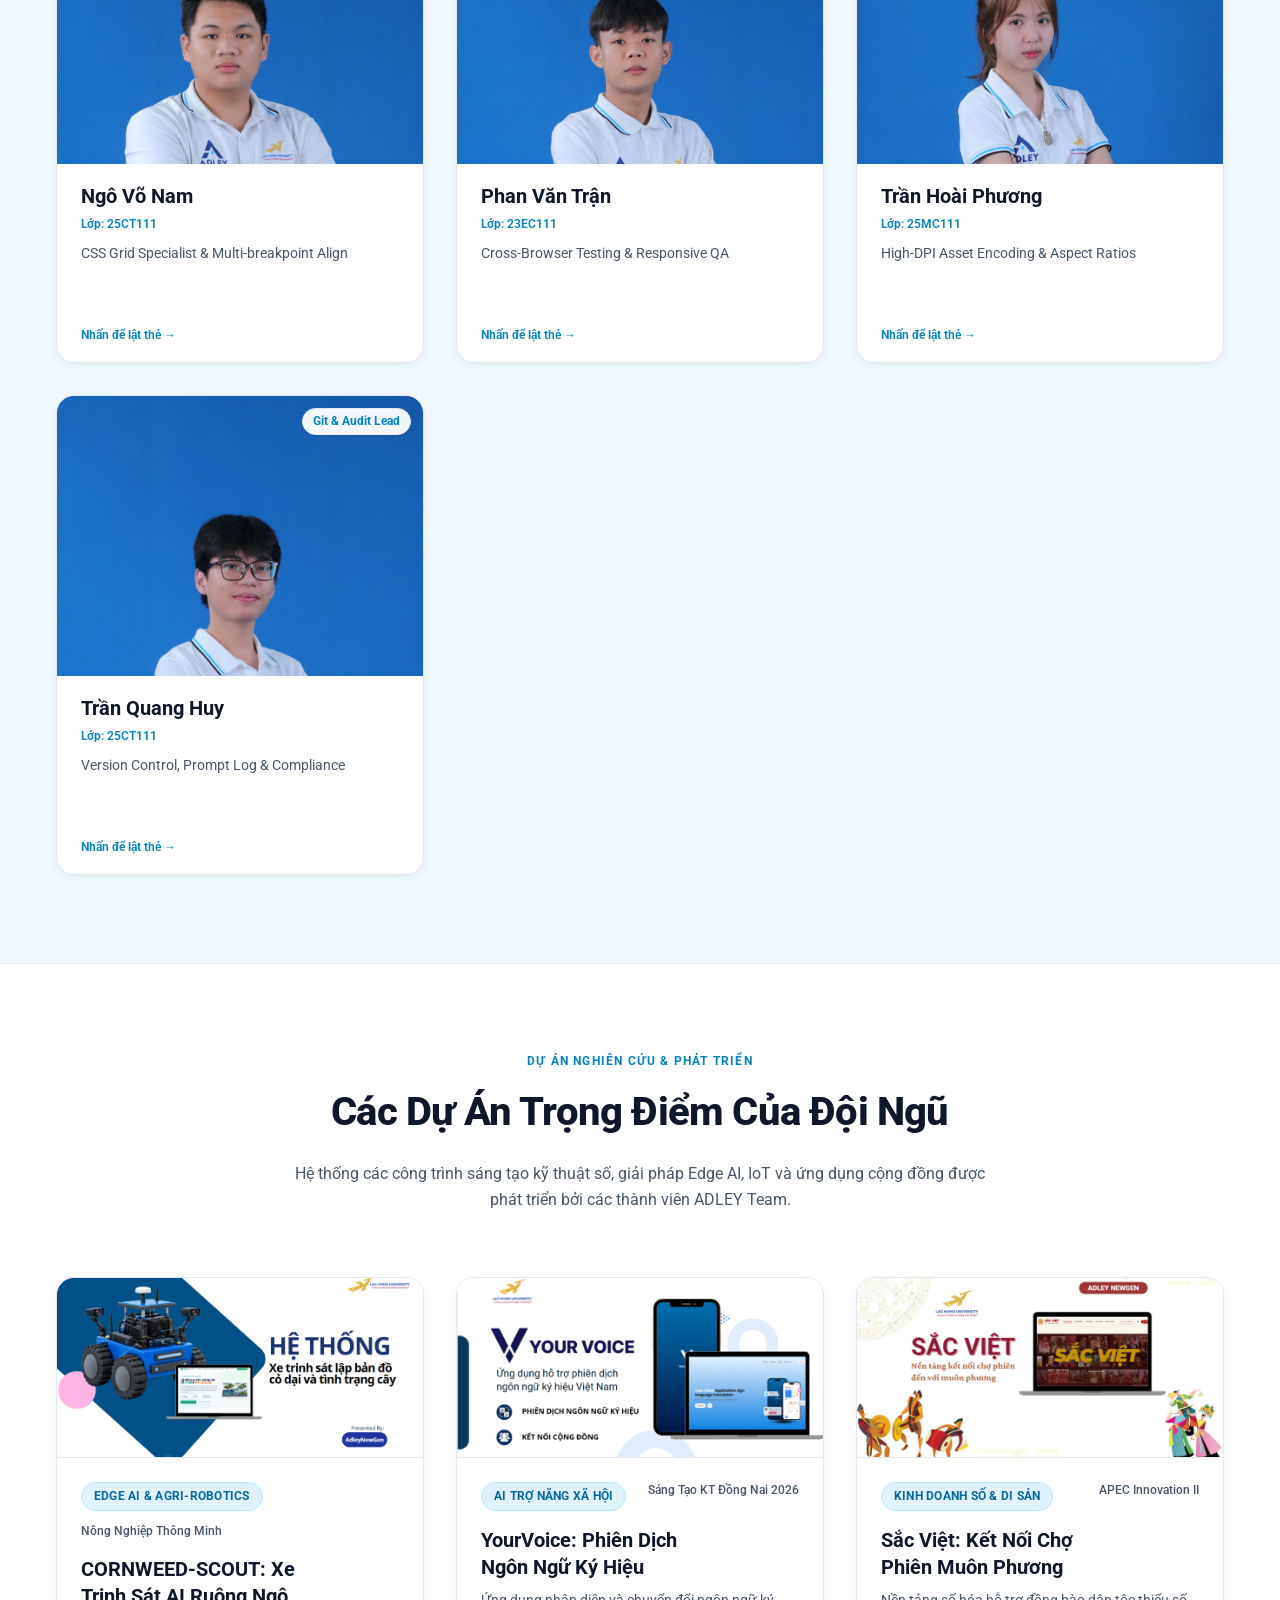
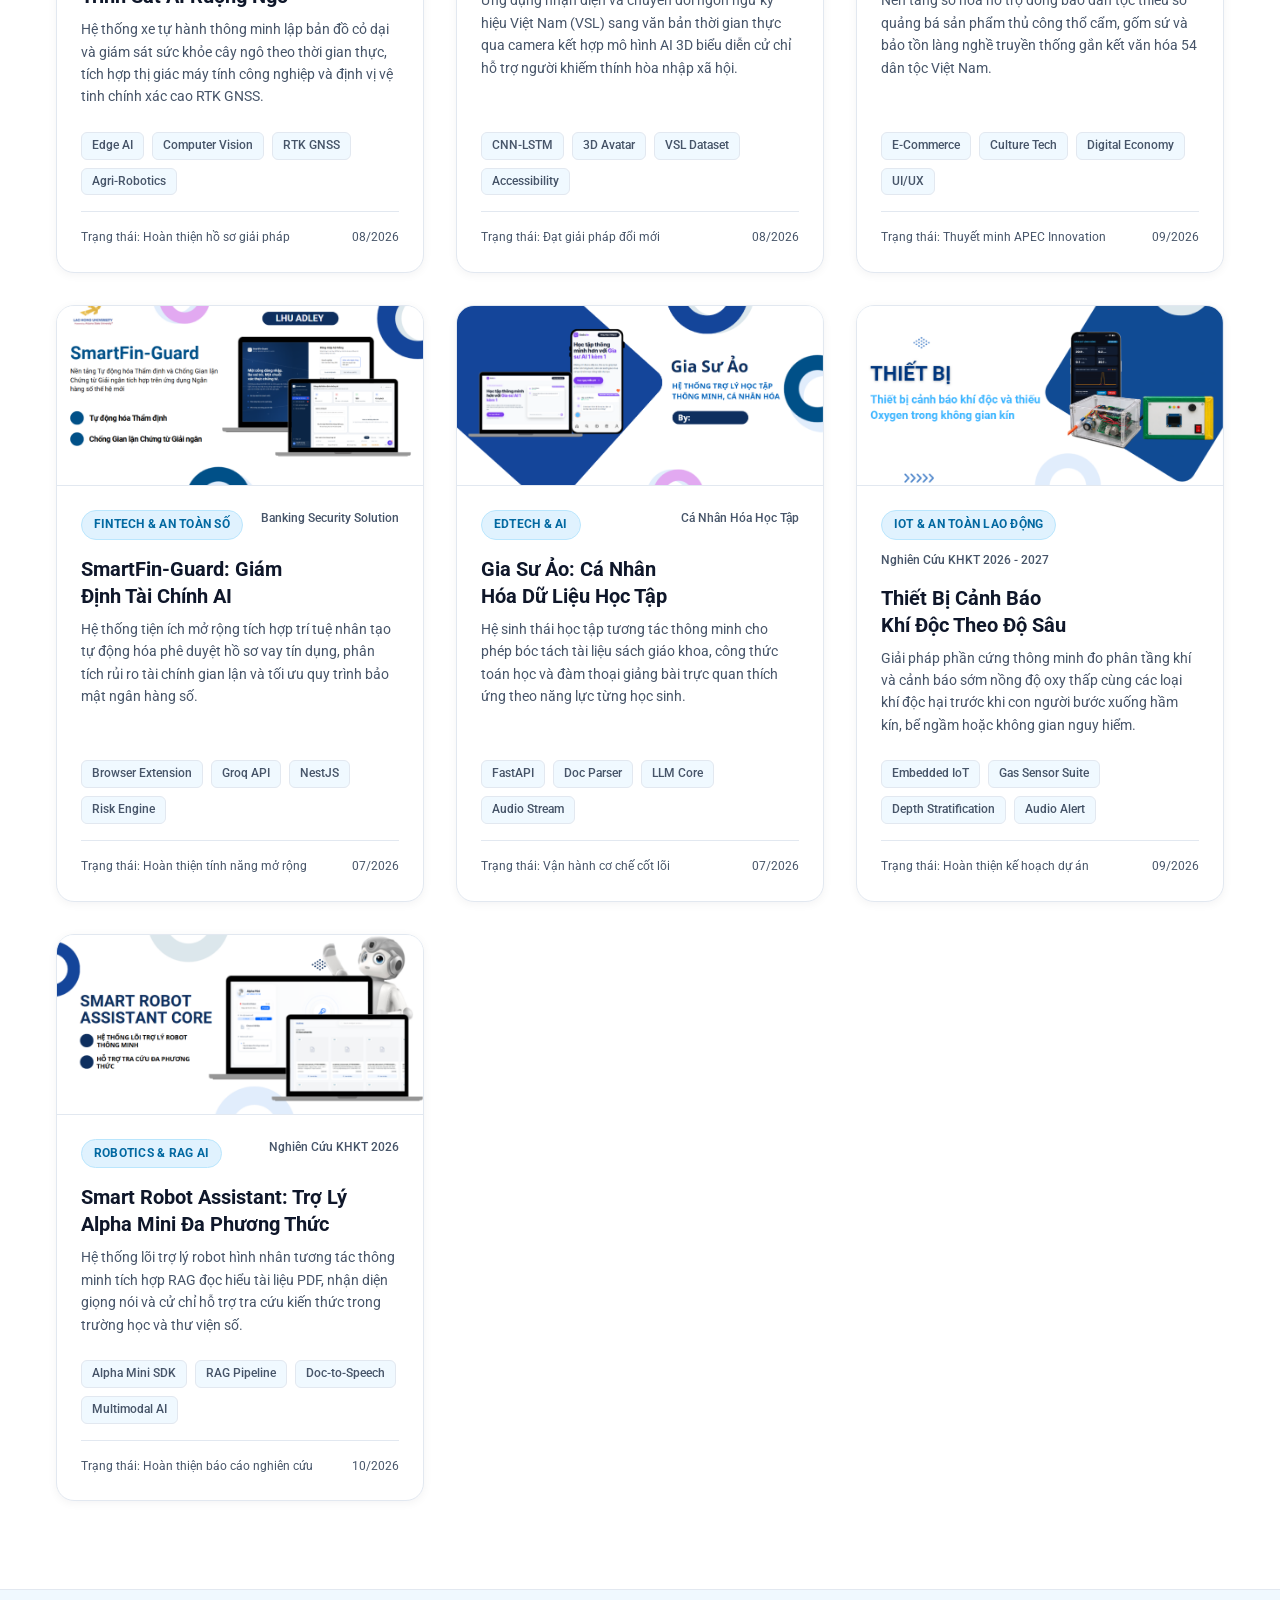
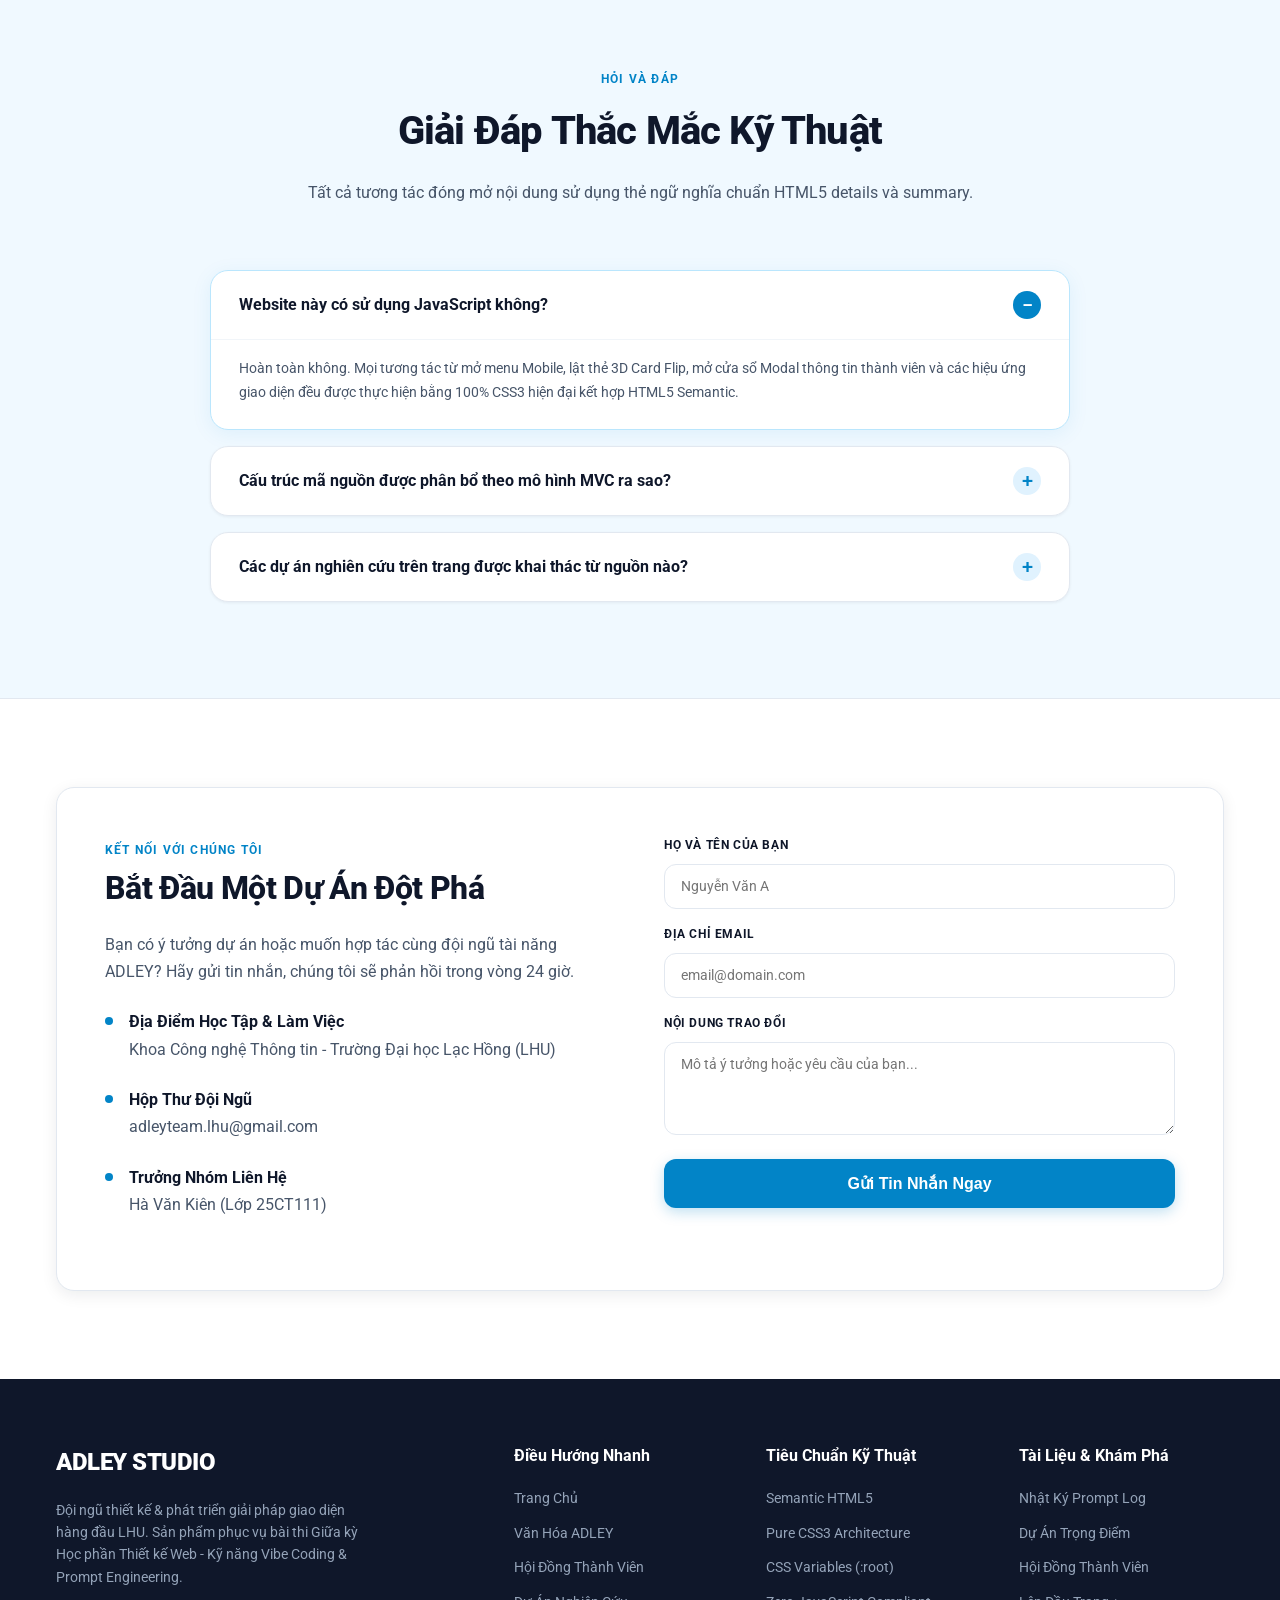
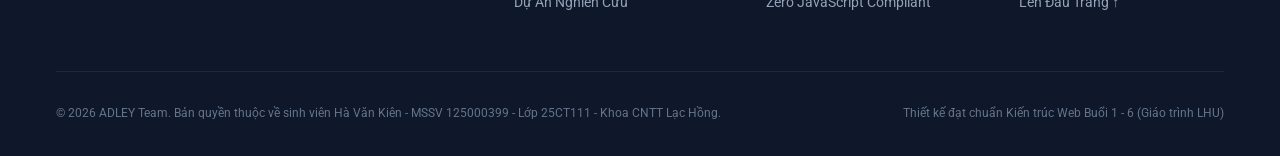
==== commit 222b1ae8: "refactor: remove team-flip.js, implement pure CSS checkbox hack for team cards, record iteration 13" ====
--- a/index.html
+++ b/index.html
@@ -203,20 +203,23 @@
           <div class="team-grid">
 
             <!-- MENTOR / GIẢNG VIÊN HƯỚNG DẪN: Thầy Bùi Xuân Cảnh -->
-            <article class="team-card-wrapper" tabindex="0" role="button" aria-pressed="false">
+            <article class="team-card-wrapper">
+              <input type="checkbox" id="flip-canh" class="flip-toggle" aria-label="Lật thẻ Thầy Bùi Xuân Cảnh">
               <div class="team-card">
                 <div class="card-front">
-                  <figure class="member-image-box">
-                    <img src="assets/images/bui-xuan-canh.png" alt="Thầy Bùi Xuân Cảnh - Giảng Viên Hướng Dẫn" class="member-photo" loading="lazy">
-                    <span class="member-badge-advisor">ADVISOR</span>
-                    <span class="member-badge-role">Giảng Viên Hướng Dẫn</span>
-                  </figure>
-                  <div class="member-info-front">
-                    <h3 class="member-name">Bùi Xuân Cảnh</h3>
-                    <div class="member-mssv">Khoa Công Nghệ Thông Tin - LHU</div>
-                    <p class="member-headline">Giảng Viên Phụ Trách Học Phần Thiết Kế Web</p>
-                    <div class="flip-hint"><span>Nhấn để lật thẻ →</span></div>
-                  </div>
+                  <label for="flip-canh" class="card-front-label">
+                    <figure class="member-image-box">
+                      <img src="assets/images/bui-xuan-canh.png" alt="Thầy Bùi Xuân Cảnh - Giảng Viên Hướng Dẫn" class="member-photo" loading="lazy">
+                      <span class="member-badge-advisor">ADVISOR</span>
+                      <span class="member-badge-role">Giảng Viên Hướng Dẫn</span>
+                    </figure>
+                    <div class="member-info-front">
+                      <h3 class="member-name">Bùi Xuân Cảnh</h3>
+                      <div class="member-mssv">Khoa Công Nghệ Thông Tin - LHU</div>
+                      <p class="member-headline">Giảng Viên Phụ Trách Học Phần Thiết Kế Web</p>
+                      <div class="flip-hint"><span>Nhấn để lật thẻ →</span></div>
+                    </div>
+                  </label>
                 </div>
                 <div class="card-back">
                   <div class="back-header">
@@ -236,26 +239,30 @@
                   </div>
                   <div class="member-contact-links">
                     <a href="#modal-canh" class="modal-open-link">Xem Hồ Sơ Đầy Đủ</a>
+                    <label for="flip-canh" class="flip-back-btn">Lật lại</label>
                   </div>
                 </div>
               </div>
             </article>
 
             <!-- MEMBER 1: Hà Văn Kiên (Leader) -->
-            <article class="team-card-wrapper" tabindex="0" role="button" aria-pressed="false">
+            <article class="team-card-wrapper">
+              <input type="checkbox" id="flip-kien" class="flip-toggle" aria-label="Lật thẻ Hà Văn Kiên">
               <div class="team-card">
                 <div class="card-front">
-                  <figure class="member-image-box">
-                    <img src="assets/images/ha-van-kien.png" alt="Chân dung Hà Văn Kiên" class="member-photo" loading="lazy">
-                    <span class="member-badge-leader">LEADER</span>
-                    <span class="member-badge-role">Tech Lead</span>
-                  </figure>
-                  <div class="member-info-front">
-                    <h3 class="member-name">Hà Văn Kiên</h3>
-                    <div class="member-mssv">Lớp: 25CT111</div>
-                    <p class="member-headline">Full-Stack Architect & AI-First Engineer</p>
-                    <div class="flip-hint"><span>Nhấn để lật thẻ →</span></div>
-                  </div>
+                  <label for="flip-kien" class="card-front-label">
+                    <figure class="member-image-box">
+                      <img src="assets/images/ha-van-kien.png" alt="Chân dung Hà Văn Kiên" class="member-photo" loading="lazy">
+                      <span class="member-badge-leader">LEADER</span>
+                      <span class="member-badge-role">Tech Lead</span>
+                    </figure>
+                    <div class="member-info-front">
+                      <h3 class="member-name">Hà Văn Kiên</h3>
+                      <div class="member-mssv">Lớp: 25CT111</div>
+                      <p class="member-headline">Full-Stack Architect & AI-First Engineer</p>
+                      <div class="flip-hint"><span>Nhấn để lật thẻ →</span></div>
+                    </div>
+                  </label>
                 </div>
                 <div class="card-back">
                   <div class="back-header">
@@ -275,25 +282,29 @@
                   </div>
                   <div class="member-contact-links">
                     <a href="#modal-kien" class="modal-open-link">Xem Hồ Sơ Đầy Đủ</a>
+                    <label for="flip-kien" class="flip-back-btn">Lật lại</label>
                   </div>
                 </div>
               </div>
             </article>
 
             <!-- MEMBER 2: Hoàng Minh Phát -->
-            <article class="team-card-wrapper" tabindex="0" role="button" aria-pressed="false">
+            <article class="team-card-wrapper">
+              <input type="checkbox" id="flip-phat" class="flip-toggle" aria-label="Lật thẻ Hoàng Minh Phát">
               <div class="team-card">
                 <div class="card-front">
-                  <figure class="member-image-box">
-                    <img src="assets/images/hoang-minh-phat.png" alt="Chân dung Hoàng Minh Phát" class="member-photo" loading="lazy">
-                    <span class="member-badge-role">UI/UX Specialist</span>
-                  </figure>
-                  <div class="member-info-front">
-                    <h3 class="member-name">Hoàng Minh Phát</h3>
-                    <div class="member-mssv">Lớp: 25CT111</div>
-                    <p class="member-headline">Design System, Visual Interaction & Animations</p>
-                    <div class="flip-hint"><span>Nhấn để lật thẻ →</span></div>
-                  </div>
+                  <label for="flip-phat" class="card-front-label">
+                    <figure class="member-image-box">
+                      <img src="assets/images/hoang-minh-phat.png" alt="Chân dung Hoàng Minh Phát" class="member-photo" loading="lazy">
+                      <span class="member-badge-role">UI/UX Specialist</span>
+                    </figure>
+                    <div class="member-info-front">
+                      <h3 class="member-name">Hoàng Minh Phát</h3>
+                      <div class="member-mssv">Lớp: 25CT111</div>
+                      <p class="member-headline">Design System, Visual Interaction & Animations</p>
+                      <div class="flip-hint"><span>Nhấn để lật thẻ →</span></div>
+                    </div>
+                  </label>
                 </div>
                 <div class="card-back">
                   <div class="back-header">
@@ -313,25 +324,29 @@
                   </div>
                   <div class="member-contact-links">
                     <a href="#modal-phat" class="modal-open-link">Xem Hồ Sơ Đầy Đủ</a>
+                    <label for="flip-phat" class="flip-back-btn">Lật lại</label>
                   </div>
                 </div>
               </div>
             </article>
 
             <!-- MEMBER 3: Nguyễn Đinh Khánh Trang -->
-            <article class="team-card-wrapper" tabindex="0" role="button" aria-pressed="false">
+            <article class="team-card-wrapper">
+              <input type="checkbox" id="flip-trang" class="flip-toggle" aria-label="Lật thẻ Nguyễn Đinh Khánh Trang">
               <div class="team-card">
                 <div class="card-front">
-                  <figure class="member-image-box">
-                    <img src="assets/images/nguyen-dinh-khanh-trang.png" alt="Chân dung Nguyễn Đinh Khánh Trang" class="member-photo" loading="lazy">
-                    <span class="member-badge-role">Creative Director</span>
-                  </figure>
-                  <div class="member-info-front">
-                    <h3 class="member-name">Nguyễn Đinh Khánh Trang</h3>
-                    <div class="member-mssv">Lớp: 25EC111</div>
-                    <p class="member-headline">Creative Branding & Digital User Flow</p>
-                    <div class="flip-hint"><span>Nhấn để lật thẻ →</span></div>
-                  </div>
+                  <label for="flip-trang" class="card-front-label">
+                    <figure class="member-image-box">
+                      <img src="assets/images/nguyen-dinh-khanh-trang.png" alt="Chân dung Nguyễn Đinh Khánh Trang" class="member-photo" loading="lazy">
+                      <span class="member-badge-role">Creative Director</span>
+                    </figure>
+                    <div class="member-info-front">
+                      <h3 class="member-name">Nguyễn Đinh Khánh Trang</h3>
+                      <div class="member-mssv">Lớp: 25EC111</div>
+                      <p class="member-headline">Creative Branding & Digital User Flow</p>
+                      <div class="flip-hint"><span>Nhấn để lật thẻ →</span></div>
+                    </div>
+                  </label>
                 </div>
                 <div class="card-back">
                   <div class="back-header">
@@ -351,25 +366,29 @@
                   </div>
                   <div class="member-contact-links">
                     <a href="#modal-trang" class="modal-open-link">Xem Hồ Sơ Đầy Đủ</a>
+                    <label for="flip-trang" class="flip-back-btn">Lật lại</label>
                   </div>
                 </div>
               </div>
             </article>
 
             <!-- MEMBER 4: Đặng Thị Tố Ngân -->
-            <article class="team-card-wrapper" tabindex="0" role="button" aria-pressed="false">
+            <article class="team-card-wrapper">
+              <input type="checkbox" id="flip-ngan" class="flip-toggle" aria-label="Lật thẻ Đặng Thị Tố Ngân">
               <div class="team-card">
                 <div class="card-front">
-                  <figure class="member-image-box">
-                    <img src="assets/images/dang-thi-to-ngan.png" alt="Chân dung Đặng Thị Tố Ngân" class="member-photo" loading="lazy">
-                    <span class="member-badge-role">Product Designer</span>
-                  </figure>
-                  <div class="member-info-front">
-                    <h3 class="member-name">Đặng Thị Tố Ngân</h3>
-                    <div class="member-mssv">Lớp: 24MC112</div>
-                    <p class="member-headline">Interaction Architecture & Accessibility</p>
-                    <div class="flip-hint"><span>Nhấn để lật thẻ →</span></div>
-                  </div>
+                  <label for="flip-ngan" class="card-front-label">
+                    <figure class="member-image-box">
+                      <img src="assets/images/dang-thi-to-ngan.png" alt="Chân dung Đặng Thị Tố Ngân" class="member-photo" loading="lazy">
+                      <span class="member-badge-role">Product Designer</span>
+                    </figure>
+                    <div class="member-info-front">
+                      <h3 class="member-name">Đặng Thị Tố Ngân</h3>
+                      <div class="member-mssv">Lớp: 24MC112</div>
+                      <p class="member-headline">Interaction Architecture & Accessibility</p>
+                      <div class="flip-hint"><span>Nhấn để lật thẻ →</span></div>
+                    </div>
+                  </label>
                 </div>
                 <div class="card-back">
                   <div class="back-header">
@@ -389,25 +408,29 @@
                   </div>
                   <div class="member-contact-links">
                     <a href="#modal-ngan" class="modal-open-link">Xem Hồ Sơ Đầy Đủ</a>
+                    <label for="flip-ngan" class="flip-back-btn">Lật lại</label>
                   </div>
                 </div>
               </div>
             </article>
 
             <!-- MEMBER 5: Nguyễn Hoàng Anh -->
-            <article class="team-card-wrapper" tabindex="0" role="button" aria-pressed="false">
+            <article class="team-card-wrapper">
+              <input type="checkbox" id="flip-anh" class="flip-toggle" aria-label="Lật thẻ Nguyễn Hoàng Anh">
               <div class="team-card">
                 <div class="card-front">
-                  <figure class="member-image-box">
-                    <img src="assets/images/nguyen-hoang-anh.png" alt="Chân dung Nguyễn Hoàng Anh" class="member-photo" loading="lazy">
-                    <span class="member-badge-role">Semantic Engineer</span>
-                  </figure>
-                  <div class="member-info-front">
-                    <h3 class="member-name">Nguyễn Hoàng Anh</h3>
-                    <div class="member-mssv">Lớp: CT111</div>
-                    <p class="member-headline">HTML5 Semantics, Clean DOM & SEO</p>
-                    <div class="flip-hint"><span>Nhấn để lật thẻ →</span></div>
-                  </div>
+                  <label for="flip-anh" class="card-front-label">
+                    <figure class="member-image-box">
+                      <img src="assets/images/nguyen-hoang-anh.png" alt="Chân dung Nguyễn Hoàng Anh" class="member-photo" loading="lazy">
+                      <span class="member-badge-role">Semantic Engineer</span>
+                    </figure>
+                    <div class="member-info-front">
+                      <h3 class="member-name">Nguyễn Hoàng Anh</h3>
+                      <div class="member-mssv">Lớp: CT111</div>
+                      <p class="member-headline">HTML5 Semantics, Clean DOM & SEO</p>
+                      <div class="flip-hint"><span>Nhấn để lật thẻ →</span></div>
+                    </div>
+                  </label>
                 </div>
                 <div class="card-back">
                   <div class="back-header">
@@ -427,25 +450,29 @@
                   </div>
                   <div class="member-contact-links">
                     <a href="#modal-anh" class="modal-open-link">Xem Hồ Sơ Đầy Đủ</a>
+                    <label for="flip-anh" class="flip-back-btn">Lật lại</label>
                   </div>
                 </div>
               </div>
             </article>
 
             <!-- MEMBER 6: Ngô Võ Nam -->
-            <article class="team-card-wrapper" tabindex="0" role="button" aria-pressed="false">
+            <article class="team-card-wrapper">
+              <input type="checkbox" id="flip-nam" class="flip-toggle" aria-label="Lật thẻ Ngô Võ Nam">
               <div class="team-card">
                 <div class="card-front">
-                  <figure class="member-image-box">
-                    <img src="assets/images/ngo-vo-nam.png" alt="Chân dung Ngô Võ Nam" class="member-photo" loading="lazy">
-                    <span class="member-badge-role">Layout Architect</span>
-                  </figure>
-                  <div class="member-info-front">
-                    <h3 class="member-name">Ngô Võ Nam</h3>
-                    <div class="member-mssv">Lớp: 25CT111</div>
-                    <p class="member-headline">CSS Grid Specialist & Multi-breakpoint Align</p>
-                    <div class="flip-hint"><span>Nhấn để lật thẻ →</span></div>
-                  </div>
+                  <label for="flip-nam" class="card-front-label">
+                    <figure class="member-image-box">
+                      <img src="assets/images/ngo-vo-nam.png" alt="Chân dung Ngô Võ Nam" class="member-photo" loading="lazy">
+                      <span class="member-badge-role">Layout Architect</span>
+                    </figure>
+                    <div class="member-info-front">
+                      <h3 class="member-name">Ngô Võ Nam</h3>
+                      <div class="member-mssv">Lớp: 25CT111</div>
+                      <p class="member-headline">CSS Grid Specialist & Multi-breakpoint Align</p>
+                      <div class="flip-hint"><span>Nhấn để lật thẻ →</span></div>
+                    </div>
+                  </label>
                 </div>
                 <div class="card-back">
                   <div class="back-header">
@@ -465,25 +492,29 @@
                   </div>
                   <div class="member-contact-links">
                     <a href="#modal-nam" class="modal-open-link">Xem Hồ Sơ Đầy Đủ</a>
+                    <label for="flip-nam" class="flip-back-btn">Lật lại</label>
                   </div>
                 </div>
               </div>
             </article>
 
             <!-- MEMBER 7: Phan Văn Trận -->
-            <article class="team-card-wrapper" tabindex="0" role="button" aria-pressed="false">
+            <article class="team-card-wrapper">
+              <input type="checkbox" id="flip-tran" class="flip-toggle" aria-label="Lật thẻ Phan Văn Trận">
               <div class="team-card">
                 <div class="card-front">
-                  <figure class="member-image-box">
-                    <img src="assets/images/phan-van-tran.png" alt="Chân dung Phan Văn Trận" class="member-photo" loading="lazy">
-                    <span class="member-badge-role">QA & Device Profiler</span>
-                  </figure>
-                  <div class="member-info-front">
-                    <h3 class="member-name">Phan Văn Trận</h3>
-                    <div class="member-mssv">Lớp: 23EC111</div>
-                    <p class="member-headline">Cross-Browser Testing & Responsive QA</p>
-                    <div class="flip-hint"><span>Nhấn để lật thẻ →</span></div>
-                  </div>
+                  <label for="flip-tran" class="card-front-label">
+                    <figure class="member-image-box">
+                      <img src="assets/images/phan-van-tran.png" alt="Chân dung Phan Văn Trận" class="member-photo" loading="lazy">
+                      <span class="member-badge-role">QA & Device Profiler</span>
+                    </figure>
+                    <div class="member-info-front">
+                      <h3 class="member-name">Phan Văn Trận</h3>
+                      <div class="member-mssv">Lớp: 23EC111</div>
+                      <p class="member-headline">Cross-Browser Testing & Responsive QA</p>
+                      <div class="flip-hint"><span>Nhấn để lật thẻ →</span></div>
+                    </div>
+                  </label>
                 </div>
                 <div class="card-back">
                   <div class="back-header">
@@ -503,25 +534,29 @@
                   </div>
                   <div class="member-contact-links">
                     <a href="#modal-tran" class="modal-open-link">Xem Hồ Sơ Đầy Đủ</a>
+                    <label for="flip-tran" class="flip-back-btn">Lật lại</label>
                   </div>
                 </div>
               </div>
             </article>
 
             <!-- MEMBER 8: Trần Hoài Phương -->
-            <article class="team-card-wrapper" tabindex="0" role="button" aria-pressed="false">
+            <article class="team-card-wrapper">
+              <input type="checkbox" id="flip-phuong" class="flip-toggle" aria-label="Lật thẻ Trần Hoài Phương">
               <div class="team-card">
                 <div class="card-front">
-                  <figure class="member-image-box">
-                    <img src="assets/images/tran-hoai-phuong.png" alt="Chân dung Trần Hoài Phương" class="member-photo" loading="lazy">
-                    <span class="member-badge-role">Media Optimizer</span>
-                  </figure>
-                  <div class="member-info-front">
-                    <h3 class="member-name">Trần Hoài Phương</h3>
-                    <div class="member-mssv">Lớp: 25MC111</div>
-                    <p class="member-headline">High-DPI Asset Encoding & Aspect Ratios</p>
-                    <div class="flip-hint"><span>Nhấn để lật thẻ →</span></div>
-                  </div>
+                  <label for="flip-phuong" class="card-front-label">
+                    <figure class="member-image-box">
+                      <img src="assets/images/tran-hoai-phuong.png" alt="Chân dung Trần Hoài Phương" class="member-photo" loading="lazy">
+                      <span class="member-badge-role">Media Optimizer</span>
+                    </figure>
+                    <div class="member-info-front">
+                      <h3 class="member-name">Trần Hoài Phương</h3>
+                      <div class="member-mssv">Lớp: 25MC111</div>
+                      <p class="member-headline">High-DPI Asset Encoding & Aspect Ratios</p>
+                      <div class="flip-hint"><span>Nhấn để lật thẻ →</span></div>
+                    </div>
+                  </label>
                 </div>
                 <div class="card-back">
                   <div class="back-header">
@@ -541,25 +576,29 @@
                   </div>
                   <div class="member-contact-links">
                     <a href="#modal-phuong" class="modal-open-link">Xem Hồ Sơ Đầy Đủ</a>
+                    <label for="flip-phuong" class="flip-back-btn">Lật lại</label>
                   </div>
                 </div>
               </div>
             </article>
 
             <!-- MEMBER 9: Trần Quang Huy -->
-            <article class="team-card-wrapper" tabindex="0" role="button" aria-pressed="false">
+            <article class="team-card-wrapper">
+              <input type="checkbox" id="flip-huy" class="flip-toggle" aria-label="Lật thẻ Trần Quang Huy">
               <div class="team-card">
                 <div class="card-front">
-                  <figure class="member-image-box">
-                    <img src="assets/images/tran-quang-huy.png" alt="Chân dung Trần Quang Huy" class="member-photo" loading="lazy">
-                    <span class="member-badge-role">Git & Audit Lead</span>
-                  </figure>
-                  <div class="member-info-front">
-                    <h3 class="member-name">Trần Quang Huy</h3>
-                    <div class="member-mssv">Lớp: 25CT111</div>
-                    <p class="member-headline">Version Control, Prompt Log & Compliance</p>
-                    <div class="flip-hint"><span>Nhấn để lật thẻ →</span></div>
-                  </div>
+                  <label for="flip-huy" class="card-front-label">
+                    <figure class="member-image-box">
+                      <img src="assets/images/tran-quang-huy.png" alt="Chân dung Trần Quang Huy" class="member-photo" loading="lazy">
+                      <span class="member-badge-role">Git & Audit Lead</span>
+                    </figure>
+                    <div class="member-info-front">
+                      <h3 class="member-name">Trần Quang Huy</h3>
+                      <div class="member-mssv">Lớp: 25CT111</div>
+                      <p class="member-headline">Version Control, Prompt Log & Compliance</p>
+                      <div class="flip-hint"><span>Nhấn để lật thẻ →</span></div>
+                    </div>
+                  </label>
                 </div>
                 <div class="card-back">
                   <div class="back-header">
@@ -579,6 +618,7 @@
                   </div>
                   <div class="member-contact-links">
                     <a href="#modal-huy" class="modal-open-link">Xem Hồ Sơ Đầy Đủ</a>
+                    <label for="flip-huy" class="flip-back-btn">Lật lại</label>
                   </div>
                 </div>
               </div>
@@ -1183,8 +1223,5 @@
     </div>
   </dialog>
 
-  <!-- Script tương tác lật thẻ & tự động úp bằng IntersectionObserver -->
-  <script defer src="assets/js/team-flip.js"></script>
-
 </body>
 </html>
--- a/assets/css/sections.css
+++ b/assets/css/sections.css
@@ -279,8 +279,55 @@
   border-radius: var(--radius-lg);
 }
 
-.team-card-wrapper.is-flipped .team-card {
+/* Checkbox Hack cho lật thẻ thuần CSS */
+.flip-toggle {
+  position: absolute;
+  opacity: 0;
+  width: 1px;
+  height: 1px;
+  margin: -1px;
+  padding: 0;
+  overflow: hidden;
+  clip: rect(0, 0, 0, 0);
+  border: 0;
+}
+
+.flip-toggle:checked ~ .team-card {
   transform: rotateY(180deg);
+}
+
+.flip-toggle:focus-visible ~ .team-card {
+  outline: 3px solid var(--primary);
+  outline-offset: 4px;
+}
+
+.card-front-label {
+  display: flex;
+  flex-direction: column;
+  width: 100%;
+  height: 100%;
+  cursor: pointer;
+}
+
+.flip-back-btn {
+  display: inline-block;
+  width: 100%;
+  text-align: center;
+  padding: 0.5rem 1rem;
+  background: var(--bg-surface);
+  border: 1px solid var(--border-color);
+  color: var(--text-main);
+  border-radius: var(--radius-md);
+  font-size: var(--font-xs);
+  font-weight: 600;
+  cursor: pointer;
+  margin-top: var(--space-2);
+  transition: all var(--transition-fast);
+}
+
+.flip-back-btn:hover {
+  background: var(--border-color);
+  color: var(--text-main);
 }
 
 .card-front, .card-back {
